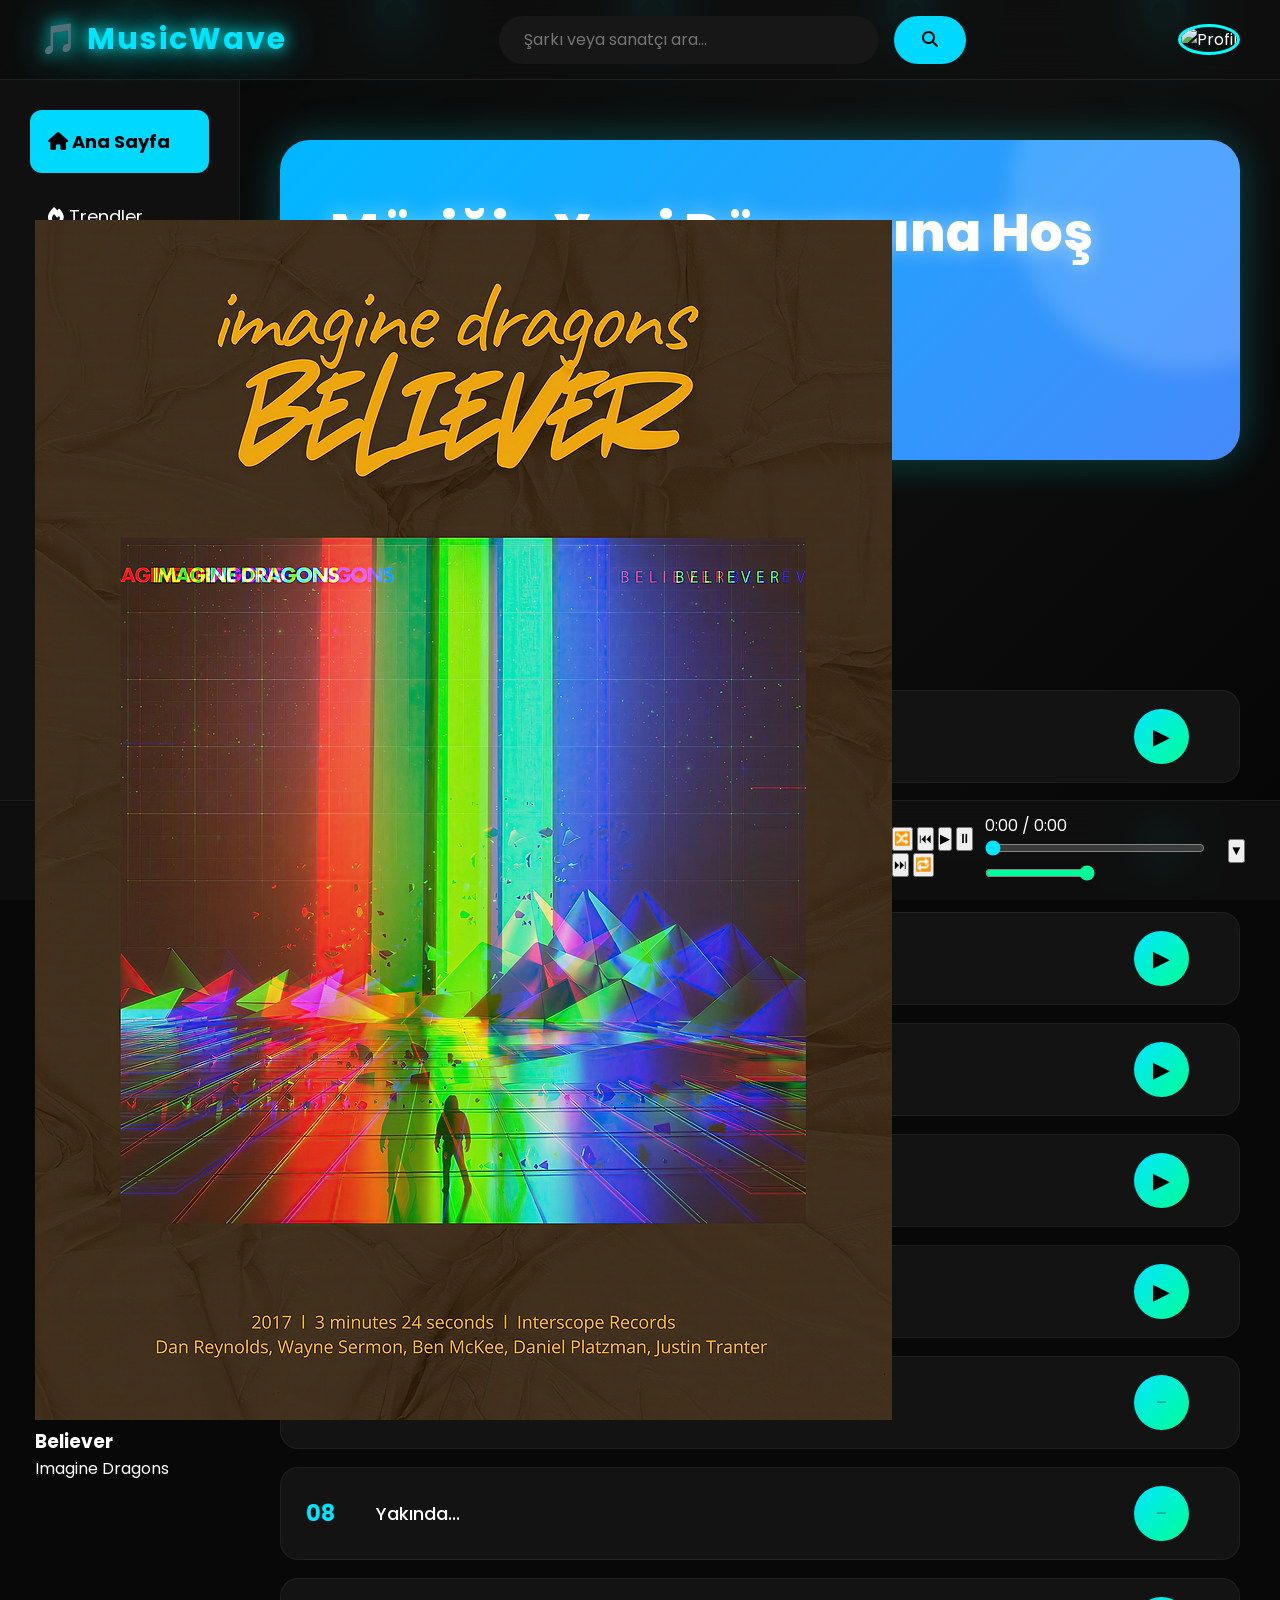
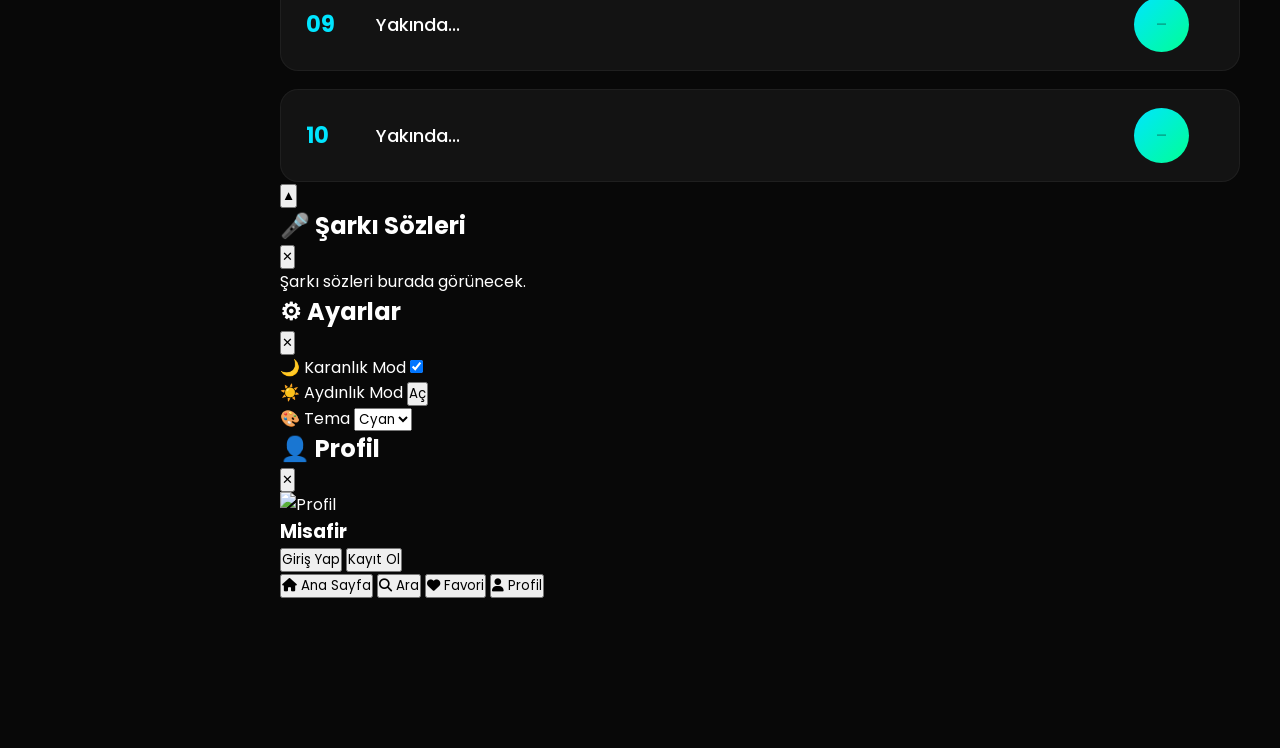
==== index.html @ cd73cea1 "Update index.html" ====
<!DOCTYPE html>
<html lang="tr">

<head>

<meta charset="UTF-8">

<meta name="viewport"
content="width=device-width, initial-scale=1.0">

<title>MusicWave</title>

<link rel="stylesheet" href="style.css">

<link rel="preconnect"
href="https://fonts.googleapis.com">

<link rel="preconnect"
href="https://fonts.gstatic.com"
crossorigin>

<link href="https://fonts.googleapis.com/css2?family=Poppins:wght@300;400;500;600;700;800&display=swap"
rel="stylesheet">

<link rel="stylesheet"
href="https://cdnjs.cloudflare.com/ajax/libs/font-awesome/6.6.0/css/all.min.css">

</head>

<body>

<div class="background-animation">

<span></span>
<span></span>
<span></span>
<span></span>
<span></span>

</div>

<header>

<div class="logo">

🎵 MusicWave

</div>

<div class="search-box">

<input
type="text"
id="searchInput"
placeholder="Şarkı veya sanatçı ara...">

<button id="searchBtn">

<i class="fa-solid fa-magnifying-glass"></i>

</button>

</div>

<div class="profile">

<img
id="profileImage"
src="https://via.placeholder.com/60"
alt="Profil">

</div>

</header>

<aside class="sidebar">

<ul>

<li class="active">

<i class="fa-solid fa-house"></i>

Ana Sayfa

</li>

<li>

<i class="fa-solid fa-fire"></i>

Trendler

</li>

<li>

<i class="fa-solid fa-heart"></i>

Favoriler

</li>

<li>

<i class="fa-solid fa-compact-disc"></i>

Albümler

</li>

<li>

<i class="fa-solid fa-microphone"></i>

Sanatçılar

</li>

<li id="settingsBtn">

<i class="fa-solid fa-gear"></i>

Ayarlar

</li>

</ul>

</aside>

<main>

<section class="hero">

<h1>

Müziğin Yeni Dünyasına Hoş Geldin

</h1>

<p>

Favori şarkılarını ara,
keşfet,
dinle.

</p>

</section>

<section class="songs">

<h2>

Trend Şarkılar

</h2>

<div
class="song-grid"
id="songGrid">

<!--
Kartlar
JavaScript tarafından oluşturulacak.
-->

</div>

</section>

<section class="top10">

<h2>

En Çok Dinlenenler

</h2>

<div class="playlist-list">

<div class="playlist-item">

<span>01</span>

<p>Believer</p>

<button>▶</button>

</div>

<div class="playlist-item">

<span>02</span>

<p>Shape Of You</p>

<button>▶</button>

</div>

<div class="playlist-item">

<span>03</span>

<p>Blinding Lights</p>

<button>▶</button>

</div>

<div class="playlist-item">

<span>04</span>

<p>Lovely</p>

<button>▶</button>

</div>

<div class="playlist-item">

<span>05</span>

<p>Faded</p>

<button>▶</button>

</div>

<div class="playlist-item">

<span>06</span>

<p>Animals</p>

<button>▶</button>

</div>

<div class="playlist-item">

<span>07</span>

<p>Yakında...</p>

<button disabled>

-

</button>

</div>

<div class="playlist-item">

<span>08</span>

<p>Yakında...</p>

<button disabled>

-

</button>

</div>

<div class="playlist-item">

<span>09</span>

<p>Yakında...</p>

<button disabled>

-

</button>

</div>

<div class="playlist-item">

<span>10</span>

<p>Yakında...</p>

<button disabled>

-

</button>

</div>

</div>

</section>

    <!-- MUSIC PLAYER -->

<div class="mini-player" id="miniPlayer">

<button id="openPlayer">

▲

</button>

</div>


<footer class="player" id="player">


<div class="player-left">


<img
id="playerImage"
src="images/believer.jpg"
alt="Albüm">


<div>

<h3 id="musicName">

Şarkı Seçilmedi

</h3>


<p id="artistName">

Sanatçı

</p>


</div>


</div>



<div class="player-center">


<button id="shuffle">

🔀

</button>


<button id="prev">

⏮

</button>


<button id="play">

▶

</button>


<button id="pause">

⏸

</button>


<button id="next">

⏭

</button>


<button id="repeat">

🔁

</button>


</div>




<div class="player-right">


<div class="time">

<span id="currentTime">

0:00

</span>


/


<span id="duration">

0:00

</span>


</div>



<input

type="range"

id="progress"

value="0"

min="0"

max="100">



<input

type="range"

id="volume"

value="100"

min="0"

max="100">



</div>




<button id="closePlayer">

▼

</button>


</footer>





<!-- LYRICS PANEL -->


<div class="lyrics-panel" id="lyricsPanel">


<div class="lyrics-header">


<h2>

🎤 Şarkı Sözleri

</h2>


<button id="closeLyrics">

✕

</button>


</div>


<p id="lyricsText">

Şarkı sözleri burada görünecek.

</p>


</div>





<!-- SETTINGS -->


<div class="settings-panel" id="settingsPanel">


<div class="settings-header">


<h2>

⚙ Ayarlar

</h2>


<button id="closeSettings">

✕

</button>


</div>



<div class="setting-item">


<span>

🌙 Karanlık Mod

</span>


<label class="switch">


<input

type="checkbox"

id="darkMode"

checked>


<span class="slider">

</span>


</label>


</div>




<div class="setting-item">


<span>

☀️ Aydınlık Mod

</span>


<button id="lightMode">

Aç

</button>


</div>




<div class="setting-item">


<span>

🎨 Tema

</span>


<select id="themeSelect">


<option>

Cyan

</option>


<option>

Mor

</option>


<option>

Yeşil

</option>


</select>


</div>


    </div>

    <!-- PROFILE PANEL -->

<div class="profile-panel" id="profilePanel">

<div class="profile-header">

<h2>

👤 Profil

</h2>

<button id="closeProfile">

✕

</button>

</div>


<div class="profile-content">

<img
src="https://via.placeholder.com/100"
id="userAvatar"
alt="Profil">


<h3 id="username">

Misafir

</h3>


<button id="loginBtn">

Giriş Yap

</button>


<button id="registerBtn">

Kayıt Ol

</button>


</div>


</div>





<!-- MOBILE NAVIGATION -->

<nav class="mobile-nav">


<button>

<i class="fa-solid fa-house"></i>

<span>

Ana Sayfa

</span>

</button>



<button>

<i class="fa-solid fa-magnifying-glass"></i>

<span>

Ara

</span>

</button>



<button>

<i class="fa-solid fa-heart"></i>

<span>

Favori

</span>

</button>



<button id="mobileProfile">

<i class="fa-solid fa-user"></i>

<span>

Profil

</span>

</button>


</nav>





<!-- AUDIO -->


<audio id="audioPlayer">

</audio>





<!-- JAVASCRIPT -->


<script src="script.js"></script>


</body>


</html>
---- style.css ----
/* ==========================================
   PLAYLIST
========================================== */

.playlist{

margin-top:70px;

}

.playlist-list{

display:flex;

flex-direction:column;

gap:18px;

}

.playlist-item{

display:grid;

grid-template-columns:70px 1fr 80px;

align-items:center;

padding:18px 25px;

background:#131313;

border-radius:18px;

border:1px solid rgba(255,255,255,.05);

transition:.35s;

cursor:pointer;

}

.playlist-item:hover{

background:#1b1b1b;

transform:translateX(12px);

box-shadow:0 0 25px rgba(0,255,255,.25);

}

.playlist-item span{

font-size:22px;

font-weight:700;

color:#00e5ff;

}

.playlist-item p{

font-size:18px;

font-weight:500;

}

.playlist-item button{

width:55px;

height:55px;

border:none;

border-radius:50%;

background:linear-gradient(135deg,#00e5ff,#00ff95);

font-size:22px;

cursor:pointer;

transition:.3s;

}

.playlist-item button:hover{

transform:rotate(360deg) scale(1.08);

box-shadow:0 0 25px cyan;

}

/* ==========================================
   PLAYER
========================================== */

.player{

position:fixed;

left:0;

bottom:0;

width:100%;

height:100px;

background:rgba(15,15,15,.95);

backdrop-filter:blur(20px);

display:flex;

justify-content:space-between;

align-items:center;

padding:0 35px;

border-top:1px solid rgba(255,255,255,.06);

z-index:999;

}

.left-player{

display:flex;

align-items:center;

gap:18px;

width:320px;

}

.left-player img{

width:70px;

height:70px;

border-radius:16px;

object-fit:cover;

transition:.4s;

}

.left-player img:hover{

transform:rotate(8deg) scale(1.08);

}

.left-player h3{

font-size:18px;

margin-bottom:6px;

}

.left-player p{

color:#bcbcbc;

font-size:14px;

}

.center-player{

display:flex;

align-items:center;

gap:18px;

}

.center-player button{

width:55px;

height:55px;

border:none;

border-radius:50%;

background:#1b1b1b;

color:white;

font-size:22px;

cursor:pointer;

transition:.3s;

}

.center-player button:hover{

background:#00e5ff;

color:black;

transform:scale(1.15);

box-shadow:0 0 20px cyan;

}

.right-player{

display:flex;

align-items:center;

gap:20px;

width:350px;

}

#progress{

width:220px;

accent-color:#00e5ff;

cursor:pointer;

}

#volume{

width:110px;

accent-color:#00ff99;

cursor:pointer;

}

/* ==========================================
   CARD ANIMATION
========================================== */

@keyframes floatCard{

0%{

transform:translateY(0px);

}

50%{

transform:translateY(-8px);

}

100%{

transform:translateY(0px);

}

}

.song-card{

animation:floatCard 5s ease-in-out infinite;

}

.song-card:nth-child(2){

animation-delay:.4s;

}

.song-card:nth-child(3){

animation-delay:.8s;

}

.song-card:nth-child(4){

animation-delay:1.2s;

}

.song-card:nth-child(5){

animation-delay:1.6s;

}

.song-card:nth-child(6){

animation-delay:2s;

}

/* ==========================================
   GLOW EFFECT
========================================== */

.song-card::after{

content:"";

position:absolute;

left:-100%;

top:0;

width:60%;

height:100%;

background:linear-gradient(

90deg,

transparent,

rgba(255,255,255,.35),

transparent

);

transform:skewX(-25deg);

transition:.8s;

}

.song-card:hover::after{

left:150%;

}

/* ==========================================
   RESPONSIVE
========================================== */

@media(max-width:1000px){

.sidebar{

display:none;

}

main{

margin-left:0;

padding:100px 20px 140px;

}

.search-box input{

width:220px;

}

.hero h1{

font-size:38px;

}

.player{

flex-direction:column;

height:auto;

padding:20px;

gap:20px;

}

.left-player,

.right-player{

width:100%;

justify-content:center;

}

}

@media(max-width:700px){

header{

padding:15px;

flex-wrap:wrap;

height:auto;

gap:15px;

}

.logo{

font-size:24px;

}

.search-box{

width:100%;

}

.search-box input{

width:100%;

}

.song-grid{

grid-template-columns:1fr;

}

.hero{

padding:35px;

}

.hero h1{

font-size:30px;

}

.hero p{

font-size:16px;

}

  }/* ===========================
   MUSICWAVE STYLE.CSS
=========================== */

@import url('https://fonts.googleapis.com/css2?family=Poppins:wght@300;400;500;600;700;800&display=swap');

*{
margin:0;
padding:0;
box-sizing:border-box;
font-family:'Poppins',sans-serif;
}

html{
scroll-behavior:smooth;
}

body{

background:#080808;
color:white;
overflow-x:hidden;

}

/* Scroll */

::-webkit-scrollbar{

width:8px;

}

::-webkit-scrollbar-thumb{

background:#00e0ff;
border-radius:20px;

}

::-webkit-scrollbar-track{

background:#111;

}

/* Animated Background */

.background-animation{

position:fixed;

width:100%;
height:100%;

top:0;
left:0;

overflow:hidden;

z-index:-1;

background:
linear-gradient(135deg,#070707,#101010,#050505);

}

.background-animation span{

position:absolute;

display:block;

width:25px;

height:25px;

background:#00ffff33;

border-radius:50%;

animation:move 20s linear infinite;

box-shadow:

0 0 25px cyan,

0 0 60px cyan,

0 0 120px cyan;

}

.background-animation span:nth-child(1){

left:10%;
animation-delay:0s;

}

.background-animation span:nth-child(2){

left:30%;
animation-delay:4s;

}

.background-animation span:nth-child(3){

left:50%;
animation-delay:8s;

}

.background-animation span:nth-child(4){

left:70%;
animation-delay:12s;

}

.background-animation span:nth-child(5){

left:90%;
animation-delay:16s;

}

@keyframes move{

0%{

transform:translateY(100vh) scale(.4);

}

100%{

transform:translateY(-120vh) scale(1.8);

}

}

/* HEADER */

header{

position:fixed;

top:0;
left:0;

width:100%;

height:80px;

background:rgba(15,15,15,.75);

backdrop-filter:blur(20px);

display:flex;

justify-content:space-between;

align-items:center;

padding:0 40px;

z-index:999;

border-bottom:1px solid rgba(255,255,255,.08);

}

.logo{

font-size:30px;

font-weight:700;

letter-spacing:2px;

color:#00e5ff;

text-shadow:

0 0 15px cyan,

0 0 40px cyan;

cursor:pointer;

transition:.4s;

}

.logo:hover{

transform:scale(1.08);

}

.search-box{

display:flex;

align-items:center;

gap:15px;

}

.search-box input{

width:380px;

height:48px;

border:none;

outline:none;

border-radius:40px;

padding-left:25px;

font-size:16px;

background:#171717;

color:white;

transition:.4s;

}

.search-box input:focus{

box-shadow:

0 0 15px cyan;

}

.search-box button{

height:48px;

padding:0 28px;

border:none;

border-radius:40px;

background:#00d9ff;

font-size:16px;

font-weight:600;

cursor:pointer;

transition:.4s;

}

.search-box button:hover{

transform:translateY(-3px);

box-shadow:

0 0 25px cyan;

}

.profile img{

width:55px;

height:55px;

border-radius:50%;

border:3px solid cyan;

cursor:pointer;

transition:.4s;

}

.profile img:hover{

transform:rotate(10deg) scale(1.1);

box-shadow:

0 0 25px cyan;

}

/* SIDEBAR */

.sidebar{

position:fixed;

left:0;

top:80px;

width:240px;

height:calc(100% - 80px);

background:#101010;

padding:30px;

border-right:1px solid rgba(255,255,255,.05);

}

.sidebar ul{

list-style:none;

}

.sidebar li{

padding:18px;

margin-bottom:12px;

border-radius:12px;

cursor:pointer;

transition:.35s;

font-size:18px;

}

.sidebar li:hover{

background:#00d9ff;

color:black;

transform:translateX(10px);

}

.sidebar .active{

background:#00d9ff;

color:black;

font-weight:bold;

}/* ==========================================
   MAIN CONTENT
========================================== */

main{

margin-left:240px;

padding-top:100px;

padding-left:40px;

padding-right:40px;

padding-bottom:150px;

}

/* HERO */

.hero{

width:100%;

min-height:320px;

border-radius:30px;

background:linear-gradient(135deg,#00b7ff,#8b5cf6,#00ffe5);

background-size:400% 400%;

animation:heroGradient 10s ease infinite;

display:flex;

flex-direction:column;

justify-content:center;

padding:50px;

margin-bottom:50px;

box-shadow:0 0 40px rgba(0,255,255,.25);

overflow:hidden;

position:relative;

}

.hero::before{

content:"";

position:absolute;

width:350px;

height:350px;

border-radius:50%;

background:rgba(255,255,255,.15);

top:-120px;

right:-120px;

filter:blur(10px);

}

.hero::after{

content:"";

position:absolute;

width:250px;

height:250px;

border-radius:50%;

background:rgba(255,255,255,.1);

bottom:-80px;

left:-80px;

}

@keyframes heroGradient{

0%{

background-position:0% 50%;

}

50%{

background-position:100% 50%;

}

100%{

background-position:0% 50%;

}

}

.hero h1{

font-size:52px;

font-weight:800;

margin-bottom:20px;

text-shadow:0 0 20px rgba(255,255,255,.5);

z-index:2;

}

.hero p{

font-size:20px;

max-width:700px;

line-height:1.8;

z-index:2;

opacity:.95;

}

/* SECTION */

section{

margin-top:40px;

}

section h2{

font-size:30px;

margin-bottom:25px;

font-weight:700;

letter-spacing:1px;

}

/* SONG GRID */

.song-grid{

display:grid;

grid-template-columns:repeat(auto-fill,minmax(250px,1fr));

gap:30px;

}

/* SONG CARD */

.song-card{

background:#111;

border-radius:22px;

padding:18px;

transition:.4s;

cursor:pointer;

position:relative;

overflow:hidden;

border:1px solid rgba(255,255,255,.06);

}

.song-card:hover{

transform:translateY(-12px);

box-shadow:

0 0 25px cyan,

0 0 50px rgba(0,255,255,.3);

}

.song-card::before{

content:"";

position:absolute;

top:-120px;

left:-120px;

width:240px;

height:240px;

border-radius:50%;

background:rgba(0,255,255,.08);

transition:.5s;

}

.song-card:hover::before{

transform:scale(2);

}

.song-card img{

width:100%;

height:230px;

object-fit:cover;

border-radius:18px;

margin-bottom:18px;

transition:.5s;

}

.song-card:hover img{

transform:scale(1.05);

}

.song-card h3{

font-size:22px;

margin-bottom:8px;

}

.song-card p{

color:#bfbfbf;

margin-bottom:18px;

font-size:15px;

}

/* PLAY BUTTON */

.play-btn{

width:100%;

height:48px;

border:none;

border-radius:40px;

background:linear-gradient(90deg,#00d9ff,#00ffa6);

color:#000;

font-weight:700;

font-size:15px;

cursor:pointer;

transition:.4s;

}

.play-btn:hover{

transform:scale(1.05);

box-shadow:

0 0 20px cyan,

0 0 40px cyan;

}

.play-btn:active{

transform:scale(.96);

}
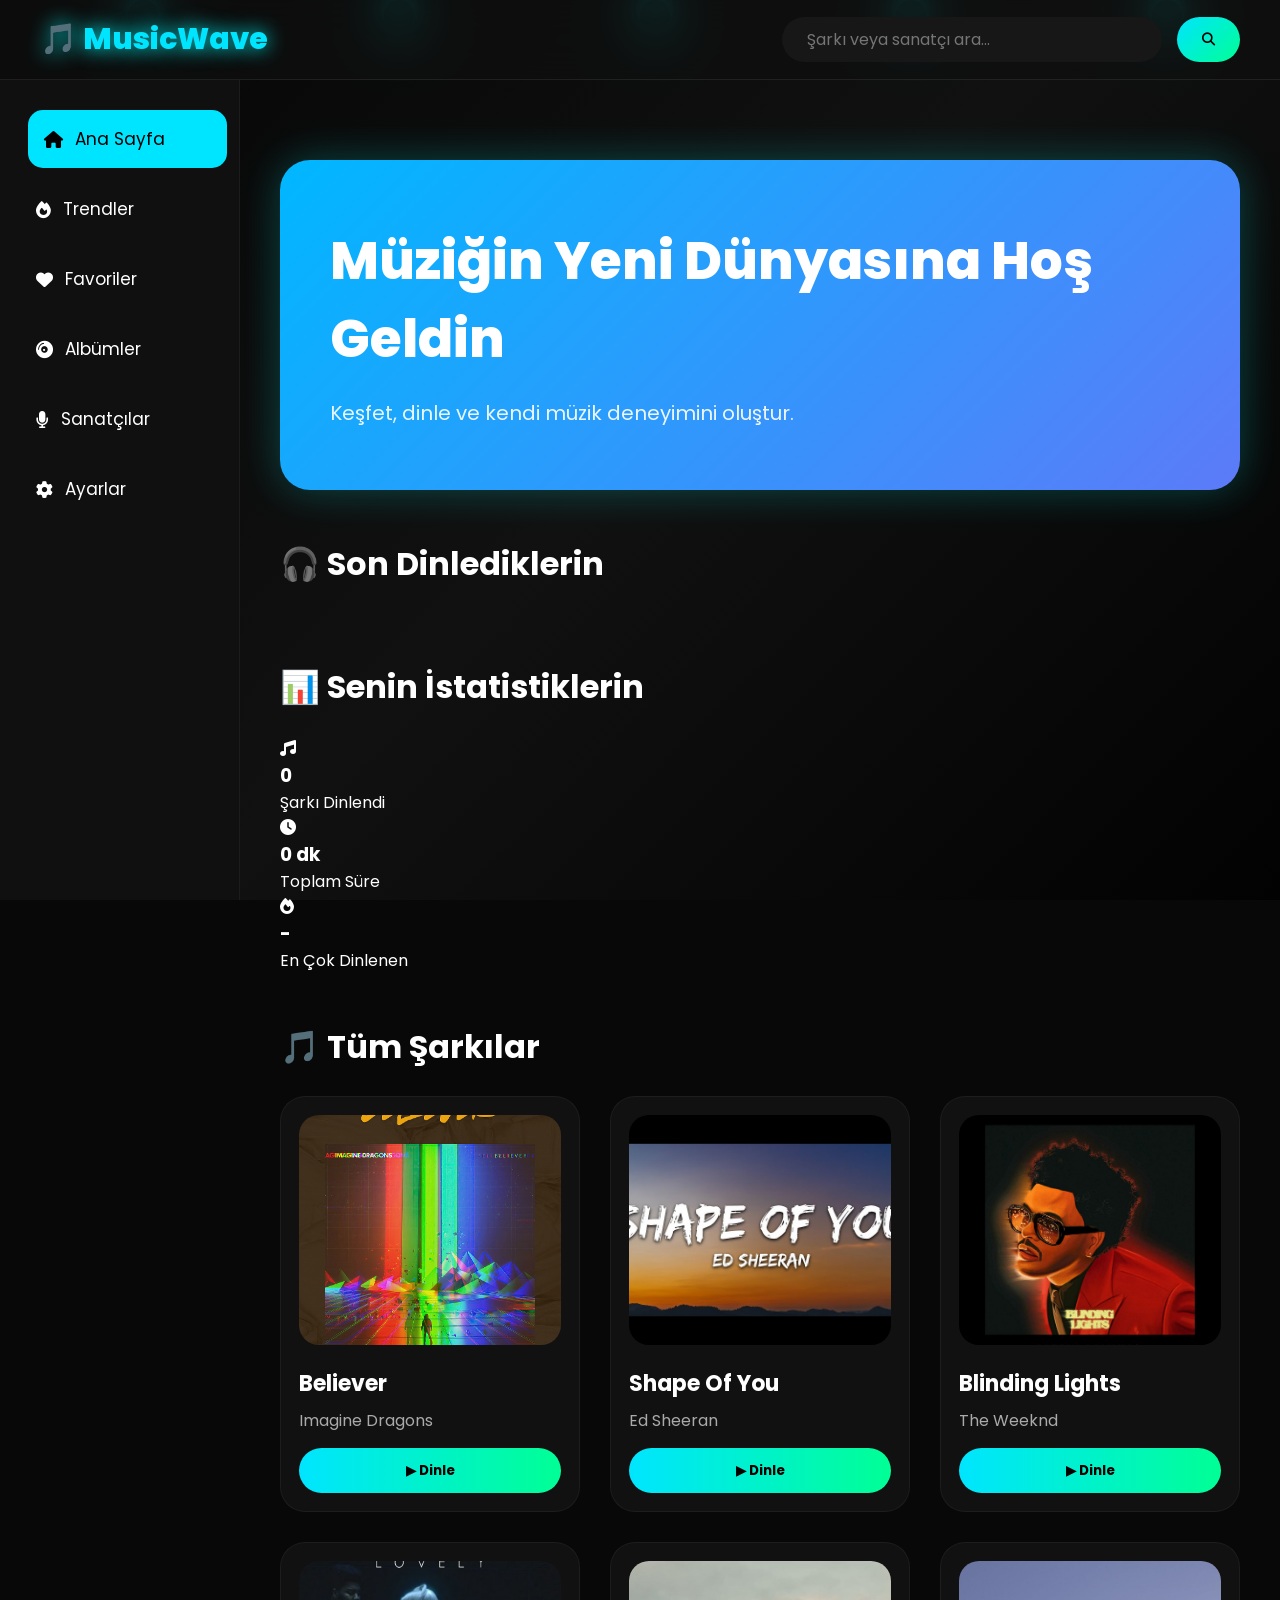
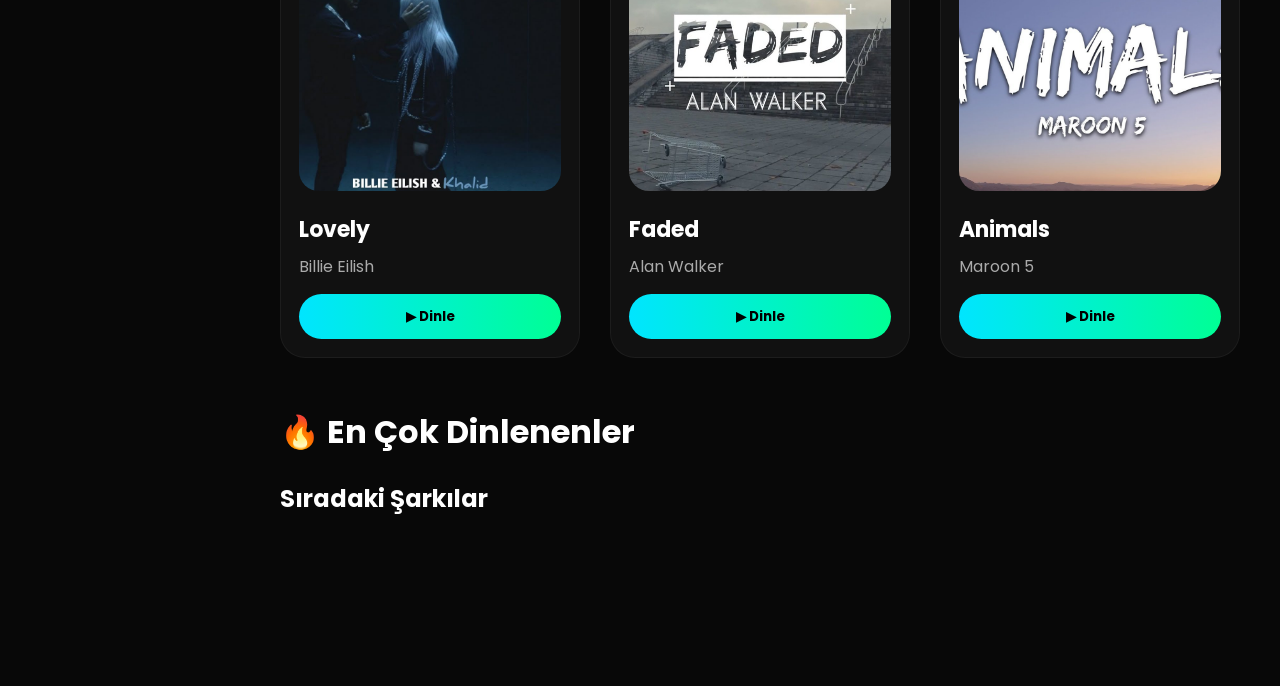
==== commit 5fc88695: "Update index.html" ====
--- a/index.html
+++ b/index.html
@@ -5,30 +5,30 @@
 
 <meta charset="UTF-8">
 
-<meta name="viewport"
-content="width=device-width, initial-scale=1.0">
+<meta name="viewport" content="width=device-width, initial-scale=1.0">
 
 <title>MusicWave</title>
 
 <link rel="stylesheet" href="style.css">
 
-<link rel="preconnect"
-href="https://fonts.googleapis.com">
-
-<link rel="preconnect"
-href="https://fonts.gstatic.com"
-crossorigin>
-
-<link href="https://fonts.googleapis.com/css2?family=Poppins:wght@300;400;500;600;700;800&display=swap"
-rel="stylesheet">
-
-<link rel="stylesheet"
-href="https://cdnjs.cloudflare.com/ajax/libs/font-awesome/6.6.0/css/all.min.css">
+
+<link rel="preconnect" href="https://fonts.googleapis.com">
+
+<link rel="preconnect" href="https://fonts.gstatic.com" crossorigin>
+
+
+<link href="https://fonts.googleapis.com/css2?family=Poppins:wght@300;400;500;600;700;800&display=swap" rel="stylesheet">
+
+
+<link rel="stylesheet" href="https://cdnjs.cloudflare.com/ajax/libs/font-awesome/6.6.0/css/all.min.css">
+
 
 </head>
 
+
 <body>
 
+
 <div class="background-animation">
 
 <span></span>
@@ -39,45 +39,56 @@
 
 </div>
 
+
+
+
+
 <header>
 
-<div class="logo">
+
+<div class="logo" id="homeLogo">
 
 🎵 MusicWave
 
 </div>
 
+
+
 <div class="search-box">
 
+
 <input
+
 type="text"
+
 id="searchInput"
+
 placeholder="Şarkı veya sanatçı ara...">
 
+
 <button id="searchBtn">
 
 <i class="fa-solid fa-magnifying-glass"></i>
 
 </button>
 
-</div>
-
-<div class="profile">
-
-<img
-id="profileImage"
-src="https://via.placeholder.com/60"
-alt="Profil">
-
-</div>
+
+</div>
+
 
 </header>
 
+
+
+
+
 <aside class="sidebar">
 
+
 <ul>
 
-<li class="active">
+
+<li class="active" id="homeBtn">
 
 <i class="fa-solid fa-house"></i>
 
@@ -85,7 +96,9 @@
 
 </li>
 
-<li>
+
+
+<li id="trendBtn">
 
 <i class="fa-solid fa-fire"></i>
 
@@ -93,7 +106,9 @@
 
 </li>
 
-<li>
+
+
+<li id="favoriteBtn">
 
 <i class="fa-solid fa-heart"></i>
 
@@ -101,7 +116,9 @@
 
 </li>
 
-<li>
+
+
+<li id="albumBtn">
 
 <i class="fa-solid fa-compact-disc"></i>
 
@@ -109,7 +126,9 @@
 
 </li>
 
-<li>
+
+
+<li id="artistBtn">
 
 <i class="fa-solid fa-microphone"></i>
 
@@ -117,6 +136,8 @@
 
 </li>
 
+
+
 <li id="settingsBtn">
 
 <i class="fa-solid fa-gear"></i>
@@ -125,13 +146,21 @@
 
 </li>
 
+
 </ul>
 
+
 </aside>
 
-<main>
-
-<section class="hero">
+
+
+
+
+<main id="mainContent">
+
+
+<section class="hero" id="heroSection">
+
 
 <h1>
 
@@ -139,181 +168,222 @@
 
 </h1>
 
+
 <p>
 
-Favori şarkılarını ara,
-keşfet,
-dinle.
+Keşfet, dinle ve kendi müzik deneyimini oluştur.
 
 </p>
 
+
 </section>
 
-<section class="songs">
+    <!-- SON DİNLENENLER -->
+
+<section class="recent-section" id="recentSection">
+
 
 <h2>
 
-Trend Şarkılar
+🎧 Son Dinlediklerin
 
 </h2>
 
-<div
-class="song-grid"
-id="songGrid">
-
-<!--
-Kartlar
-JavaScript tarafından oluşturulacak.
--->
-
-</div>
+
+<div class="song-grid" id="recentSongs">
+
+
+</div>
+
 
 </section>
 
-<section class="top10">
+
+
+
+
+<!-- İSTATİSTİKLER -->
+
+
+<section class="stats-section" id="statsSection">
+
 
 <h2>
 
-En Çok Dinlenenler
+📊 Senin İstatistiklerin
 
 </h2>
 
-<div class="playlist-list">
-
-<div class="playlist-item">
-
-<span>01</span>
-
-<p>Believer</p>
-
-<button>▶</button>
-
-</div>
-
-<div class="playlist-item">
-
-<span>02</span>
-
-<p>Shape Of You</p>
-
-<button>▶</button>
-
-</div>
-
-<div class="playlist-item">
-
-<span>03</span>
-
-<p>Blinding Lights</p>
-
-<button>▶</button>
-
-</div>
-
-<div class="playlist-item">
-
-<span>04</span>
-
-<p>Lovely</p>
-
-<button>▶</button>
-
-</div>
-
-<div class="playlist-item">
-
-<span>05</span>
-
-<p>Faded</p>
-
-<button>▶</button>
-
-</div>
-
-<div class="playlist-item">
-
-<span>06</span>
-
-<p>Animals</p>
-
-<button>▶</button>
-
-</div>
-
-<div class="playlist-item">
-
-<span>07</span>
-
-<p>Yakında...</p>
-
-<button disabled>
+
+<div class="stats-box">
+
+
+<div>
+
+<i class="fa-solid fa-music"></i>
+
+<h3 id="totalSongs">
+
+0
+
+</h3>
+
+<p>
+
+Şarkı Dinlendi
+
+</p>
+
+</div>
+
+
+
+<div>
+
+<i class="fa-solid fa-clock"></i>
+
+<h3 id="totalTime">
+
+0 dk
+
+</h3>
+
+<p>
+
+Toplam Süre
+
+</p>
+
+</div>
+
+
+
+<div>
+
+<i class="fa-solid fa-fire"></i>
+
+<h3 id="mostPlayed">
 
 -
 
-</button>
-
-</div>
-
-<div class="playlist-item">
-
-<span>08</span>
-
-<p>Yakında...</p>
-
-<button disabled>
-
--
-
-</button>
-
-</div>
-
-<div class="playlist-item">
-
-<span>09</span>
-
-<p>Yakında...</p>
-
-<button disabled>
-
--
-
-</button>
-
-</div>
-
-<div class="playlist-item">
-
-<span>10</span>
-
-<p>Yakında...</p>
-
-<button disabled>
-
--
-
-</button>
-
-</div>
-
-</div>
+</h3>
+
+<p>
+
+En Çok Dinlenen
+
+</p>
+
+</div>
+
+
+
+</div>
+
 
 </section>
 
+
+
+
+
+
+<!-- TÜM ŞARKILAR -->
+
+
+<section class="songs" id="songsSection">
+
+
+<h2>
+
+🎵 Tüm Şarkılar
+
+</h2>
+
+
+<div class="song-grid" id="songGrid">
+
+
+</div>
+
+
+</section>
+
+
+
+
+
+
+
+<!-- ARAMA SONUÇLARI -->
+
+
+<section class="search-results" id="searchResults" style="display:none;">
+
+
+<button id="backHome">
+
+← Ana Sayfa
+
+</button>
+
+
+
+<h2>
+
+🔎 Arama Sonuçları
+
+</h2>
+
+
+<div class="song-grid" id="searchGrid">
+
+
+</div>
+
+
+<p id="noResults" style="display:none;">
+
+Bu isimde bir müzik bulunamadı.
+
+</p>
+
+
+</section>
+
+
+
+
+
+
+
+<!-- EN ÇOK DİNLENENLER -->
+
+
+<section class="top10" id="topSection">
+
+
+<h2>
+
+🔥 En Çok Dinlenenler
+
+</h2>
+
+
+
+<div class="song-grid" id="topSongs">
+
+
+</div>
+
+
+</section>
+
     <!-- MUSIC PLAYER -->
 
-<div class="mini-player" id="miniPlayer">
-
-<button id="openPlayer">
-
-▲
-
-</button>
-
-</div>
-
 
 <footer class="player" id="player">
+
 
 
 <div class="player-left">
@@ -322,11 +392,13 @@
 <img
 id="playerImage"
 src="images/believer.jpg"
-alt="Albüm">
+alt="Kapak">
+
 
 
 <div>
 
+
 <h3 id="musicName">
 
 Şarkı Seçilmedi
@@ -334,6 +406,7 @@
 </h3>
 
 
+
 <p id="artistName">
 
 Sanatçı
@@ -341,16 +414,20 @@
 </p>
 
 
-</div>
-
-
-</div>
+
+</div>
+
+
+</div>
+
+
 
 
 
 <div class="player-center">
 
 
+
 <button id="shuffle">
 
 🔀
@@ -358,6 +435,7 @@
 </button>
 
 
+
 <button id="prev">
 
 ⏮
@@ -365,6 +443,7 @@
 </button>
 
 
+
 <button id="play">
 
 ▶
@@ -372,6 +451,7 @@
 </button>
 
 
+
 <button id="pause">
 
 ⏸
@@ -379,6 +459,7 @@
 </button>
 
 
+
 <button id="next">
 
 ⏭
@@ -386,6 +467,7 @@
 </button>
 
 
+
 <button id="repeat">
 
 🔁
@@ -398,10 +480,27 @@
 
 
 
+
+<div class="player-wave" id="musicWave">
+
+
+<span></span>
+<span></span>
+<span></span>
+<span></span>
+
+
+</div>
+
+
+
+
+
 <div class="player-right">
 
 
-<div class="time">
+<div>
+
 
 <span id="currentTime">
 
@@ -430,11 +529,11 @@
 
 id="progress"
 
-value="0"
-
 min="0"
 
-max="100">
+max="100"
+
+value="0">
 
 
 
@@ -444,15 +543,15 @@
 
 id="volume"
 
-value="100"
-
 min="0"
 
-max="100">
-
-
-
-</div>
+max="100"
+
+value="100">
+
+
+</div>
+
 
 
 
@@ -464,29 +563,67 @@
 </button>
 
 
+
+<button id="openPlayer">
+
+▲
+
+</button>
+
+
+
 </footer>
 
 
 
 
 
-<!-- LYRICS PANEL -->
-
-
-<div class="lyrics-panel" id="lyricsPanel">
-
-
-<div class="lyrics-header">
+
+
+<!-- QUEUE PANEL -->
+
+
+<div class="queue-panel" id="queuePanel">
 
 
 <h2>
 
-🎤 Şarkı Sözleri
+Sıradaki Şarkılar
 
 </h2>
 
 
-<button id="closeLyrics">
+<div id="queueList">
+
+
+</div>
+
+
+</div>
+
+
+
+
+
+
+
+<!-- SETTINGS -->
+
+
+<div class="settings-panel" id="settingsPanel">
+
+
+<div class="settings-header">
+
+
+<h2>
+
+⚙ Ayarlar
+
+</h2>
+
+
+<button id="closeSettings">
 
 ✕
 
@@ -496,44 +633,6 @@
 </div>
 
 
-<p id="lyricsText">
-
-Şarkı sözleri burada görünecek.
-
-</p>
-
-
-</div>
-
-
-
-
-
-<!-- SETTINGS -->
-
-
-<div class="settings-panel" id="settingsPanel">
-
-
-<div class="settings-header">
-
-
-<h2>
-
-⚙ Ayarlar
-
-</h2>
-
-
-<button id="closeSettings">
-
-✕
-
-</button>
-
-
-</div>
-
 
 
 <div class="setting-item">
@@ -541,7 +640,7 @@
 
 <span>
 
-🌙 Karanlık Mod
+🌙 Dark Mode
 
 </span>
 
@@ -549,235 +648,115 @@
 <label class="switch">
 
 
-<input
-
-type="checkbox"
-
-id="darkMode"
-
-checked>
-
-
-<span class="slider">
+<input type="checkbox" id="darkMode" checked>
+
+
+<span class="slider"></span>
+
+
+</label>
+
+
+</div>
+
+
+
+
+
+<div class="setting-item">
+
+
+<span>
+
+☀️ Light Mode
 
 </span>
 
 
-</label>
-
-
-</div>
-
-
-
-
-<div class="setting-item">
-
+<button id="lightMode">
+
+Aç
+
+</button>
+
+
+</div>
+
+
+
+</div>
+
+
+
+
+
+
+
+<!-- MOBILE MENU -->
+
+
+<nav class="mobile-nav">
+
+
+<button id="mobileHome">
+
+<i class="fa-solid fa-house"></i>
 
 <span>
 
-☀️ Aydınlık Mod
+Ana Sayfa
 
 </span>
 
-
-<button id="lightMode">
-
-Aç
-
-</button>
-
-
-</div>
-
-
-
-
-<div class="setting-item">
-
+</button>
+
+
+
+<button id="mobileSearch">
+
+<i class="fa-solid fa-magnifying-glass"></i>
 
 <span>
 
-🎨 Tema
+Ara
 
 </span>
 
-
-<select id="themeSelect">
-
-
-<option>
-
-Cyan
-
-</option>
-
-
-<option>
-
-Mor
-
-</option>
-
-
-<option>
-
-Yeşil
-
-</option>
-
-
-</select>
-
-
-</div>
-
-
-    </div>
-
-    <!-- PROFILE PANEL -->
-
-<div class="profile-panel" id="profilePanel">
-
-<div class="profile-header">
-
-<h2>
-
-👤 Profil
-
-</h2>
-
-<button id="closeProfile">
-
-✕
-
-</button>
-
-</div>
-
-
-<div class="profile-content">
-
-<img
-src="https://via.placeholder.com/100"
-id="userAvatar"
-alt="Profil">
-
-
-<h3 id="username">
-
-Misafir
-
-</h3>
-
-
-<button id="loginBtn">
-
-Giriş Yap
-
-</button>
-
-
-<button id="registerBtn">
-
-Kayıt Ol
-
-</button>
-
-
-</div>
-
-
-</div>
-
-
-
-
-
-<!-- MOBILE NAVIGATION -->
-
-<nav class="mobile-nav">
-
-
-<button>
-
-<i class="fa-solid fa-house"></i>
+</button>
+
+
+
+<button id="mobileFavorite">
+
+<i class="fa-solid fa-heart"></i>
 
 <span>
 
-Ana Sayfa
+Favoriler
 
 </span>
 
 </button>
 
 
-
-<button>
-
-<i class="fa-solid fa-magnifying-glass"></i>
-
-<span>
-
-Ara
-
-</span>
-
-</button>
-
-
-
-<button>
-
-<i class="fa-solid fa-heart"></i>
-
-<span>
-
-Favori
-
-</span>
-
-</button>
-
-
-
-<button id="mobileProfile">
-
-<i class="fa-solid fa-user"></i>
-
-<span>
-
-Profil
-
-</span>
-
-</button>
-
-
 </nav>
 
 
 
 
 
-<!-- AUDIO -->
-
-
-<audio id="audioPlayer">
-
-</audio>
-
-
-
-
-
-<!-- JAVASCRIPT -->
+
+
+<audio id="audioPlayer"></audio>
+
+
+
 
 
 <script src="script.js"></script>
 
 
+
 </body>
 
-
 </html>
--- a/style.css
+++ b/style.css
@@ -1,501 +1,36 @@
-/* ==========================================
-   PLAYLIST
-========================================== */
-
-.playlist{
-
-margin-top:70px;
-
-}
-
-.playlist-list{
-
-display:flex;
-
-flex-direction:column;
-
-gap:18px;
-
-}
-
-.playlist-item{
-
-display:grid;
-
-grid-template-columns:70px 1fr 80px;
-
-align-items:center;
-
-padding:18px 25px;
-
-background:#131313;
-
-border-radius:18px;
-
-border:1px solid rgba(255,255,255,.05);
-
-transition:.35s;
-
-cursor:pointer;
-
-}
-
-.playlist-item:hover{
-
-background:#1b1b1b;
-
-transform:translateX(12px);
-
-box-shadow:0 0 25px rgba(0,255,255,.25);
-
-}
-
-.playlist-item span{
-
-font-size:22px;
-
-font-weight:700;
-
-color:#00e5ff;
-
-}
-
-.playlist-item p{
-
-font-size:18px;
-
-font-weight:500;
-
-}
-
-.playlist-item button{
-
-width:55px;
-
-height:55px;
-
-border:none;
-
-border-radius:50%;
-
-background:linear-gradient(135deg,#00e5ff,#00ff95);
-
-font-size:22px;
-
-cursor:pointer;
-
-transition:.3s;
-
-}
-
-.playlist-item button:hover{
-
-transform:rotate(360deg) scale(1.08);
-
-box-shadow:0 0 25px cyan;
-
-}
-
-/* ==========================================
-   PLAYER
-========================================== */
-
-.player{
-
-position:fixed;
-
-left:0;
-
-bottom:0;
-
-width:100%;
-
-height:100px;
-
-background:rgba(15,15,15,.95);
-
-backdrop-filter:blur(20px);
-
-display:flex;
-
-justify-content:space-between;
-
-align-items:center;
-
-padding:0 35px;
-
-border-top:1px solid rgba(255,255,255,.06);
-
-z-index:999;
-
-}
-
-.left-player{
-
-display:flex;
-
-align-items:center;
-
-gap:18px;
-
-width:320px;
-
-}
-
-.left-player img{
-
-width:70px;
-
-height:70px;
-
-border-radius:16px;
-
-object-fit:cover;
-
-transition:.4s;
-
-}
-
-.left-player img:hover{
-
-transform:rotate(8deg) scale(1.08);
-
-}
-
-.left-player h3{
-
-font-size:18px;
-
-margin-bottom:6px;
-
-}
-
-.left-player p{
-
-color:#bcbcbc;
-
-font-size:14px;
-
-}
-
-.center-player{
-
-display:flex;
-
-align-items:center;
-
-gap:18px;
-
-}
-
-.center-player button{
-
-width:55px;
-
-height:55px;
-
-border:none;
-
-border-radius:50%;
-
-background:#1b1b1b;
-
-color:white;
-
-font-size:22px;
-
-cursor:pointer;
-
-transition:.3s;
-
-}
-
-.center-player button:hover{
-
-background:#00e5ff;
-
-color:black;
-
-transform:scale(1.15);
-
-box-shadow:0 0 20px cyan;
-
-}
-
-.right-player{
-
-display:flex;
-
-align-items:center;
-
-gap:20px;
-
-width:350px;
-
-}
-
-#progress{
-
-width:220px;
-
-accent-color:#00e5ff;
-
-cursor:pointer;
-
-}
-
-#volume{
-
-width:110px;
-
-accent-color:#00ff99;
-
-cursor:pointer;
-
-}
-
-/* ==========================================
-   CARD ANIMATION
-========================================== */
-
-@keyframes floatCard{
-
-0%{
-
-transform:translateY(0px);
-
-}
-
-50%{
-
-transform:translateY(-8px);
-
-}
-
-100%{
-
-transform:translateY(0px);
-
-}
-
-}
-
-.song-card{
-
-animation:floatCard 5s ease-in-out infinite;
-
-}
-
-.song-card:nth-child(2){
-
-animation-delay:.4s;
-
-}
-
-.song-card:nth-child(3){
-
-animation-delay:.8s;
-
-}
-
-.song-card:nth-child(4){
-
-animation-delay:1.2s;
-
-}
-
-.song-card:nth-child(5){
-
-animation-delay:1.6s;
-
-}
-
-.song-card:nth-child(6){
-
-animation-delay:2s;
-
-}
-
-/* ==========================================
-   GLOW EFFECT
-========================================== */
-
-.song-card::after{
-
-content:"";
-
-position:absolute;
-
-left:-100%;
-
-top:0;
-
-width:60%;
-
-height:100%;
-
-background:linear-gradient(
-
-90deg,
-
-transparent,
-
-rgba(255,255,255,.35),
-
-transparent
-
-);
-
-transform:skewX(-25deg);
-
-transition:.8s;
-
-}
-
-.song-card:hover::after{
-
-left:150%;
-
-}
-
-/* ==========================================
-   RESPONSIVE
-========================================== */
-
-@media(max-width:1000px){
-
-.sidebar{
-
-display:none;
-
-}
-
-main{
-
-margin-left:0;
-
-padding:100px 20px 140px;
-
-}
-
-.search-box input{
-
-width:220px;
-
-}
-
-.hero h1{
-
-font-size:38px;
-
-}
-
-.player{
-
-flex-direction:column;
-
-height:auto;
-
-padding:20px;
-
-gap:20px;
-
-}
-
-.left-player,
-
-.right-player{
-
-width:100%;
-
-justify-content:center;
-
-}
-
-}
-
-@media(max-width:700px){
-
-header{
-
-padding:15px;
-
-flex-wrap:wrap;
-
-height:auto;
-
-gap:15px;
-
-}
-
-.logo{
-
-font-size:24px;
-
-}
-
-.search-box{
-
-width:100%;
-
-}
-
-.search-box input{
-
-width:100%;
-
-}
-
-.song-grid{
-
-grid-template-columns:1fr;
-
-}
-
-.hero{
-
-padding:35px;
-
-}
-
-.hero h1{
-
-font-size:30px;
-
-}
-
-.hero p{
-
-font-size:16px;
-
-}
-
-  }/* ===========================
-   MUSICWAVE STYLE.CSS
-=========================== */
-
 @import url('https://fonts.googleapis.com/css2?family=Poppins:wght@300;400;500;600;700;800&display=swap');
 
+
 *{
+
 margin:0;
 padding:0;
 box-sizing:border-box;
 font-family:'Poppins',sans-serif;
-}
+
+}
+
 
 html{
+
 scroll-behavior:smooth;
-}
+
+}
+
 
 body{
 
 background:#080808;
+
 color:white;
+
 overflow-x:hidden;
 
 }
 
-/* Scroll */
+
+
+/* SCROLL */
 
 ::-webkit-scrollbar{
 
@@ -503,656 +38,2057 @@
 
 }
 
+
 ::-webkit-scrollbar-thumb{
 
-background:#00e0ff;
+background:#00e5ff;
+
 border-radius:20px;
 
 }
 
+
 ::-webkit-scrollbar-track{
 
 background:#111;
 
 }
 
-/* Animated Background */
+
+
+
+/* BACKGROUND */
+
 
 .background-animation{
 
 position:fixed;
 
 width:100%;
+
 height:100%;
 
 top:0;
+
 left:0;
 
+z-index:-2;
+
+background:
+
+linear-gradient(
+135deg,
+#050505,
+#111,
+#020202
+);
+
 overflow:hidden;
 
-z-index:-1;
+}
+
+
+
+.background-animation span{
+
+
+position:absolute;
+
+width:30px;
+
+height:30px;
+
+background:#00ffff44;
+
+border-radius:50%;
+
+box-shadow:
+
+0 0 20px cyan,
+
+0 0 60px cyan;
+
+
+animation:
+
+float 20s linear infinite;
+
+
+}
+
+
+
+
+.background-animation span:nth-child(1){
+
+left:10%;
+
+animation-delay:0s;
+
+}
+
+
+
+.background-animation span:nth-child(2){
+
+left:30%;
+
+animation-delay:4s;
+
+}
+
+
+
+.background-animation span:nth-child(3){
+
+left:50%;
+
+animation-delay:8s;
+
+}
+
+
+
+.background-animation span:nth-child(4){
+
+left:70%;
+
+animation-delay:12s;
+
+}
+
+
+
+.background-animation span:nth-child(5){
+
+left:90%;
+
+animation-delay:16s;
+
+}
+
+
+
+
+@keyframes float{
+
+
+0%{
+
+transform:
+
+translateY(100vh)
+scale(.4);
+
+}
+
+
+
+100%{
+
+transform:
+
+translateY(-120vh)
+scale(1.8);
+
+}
+
+
+}
+
+
+
+
+
+/* HEADER */
+
+
+header{
+
+
+position:fixed;
+
+top:0;
+
+left:0;
+
+width:100%;
+
+
+height:80px;
+
+
+display:flex;
+
+align-items:center;
+
+justify-content:space-between;
+
+
+padding:0 40px;
+
 
 background:
-linear-gradient(135deg,#070707,#101010,#050505);
-
-}
-
-.background-animation span{
+
+rgba(15,15,15,.75);
+
+
+backdrop-filter:
+
+blur(20px);
+
+
+border-bottom:
+
+1px solid rgba(255,255,255,.08);
+
+
+z-index:1000;
+
+
+}
+
+
+
+
+.logo{
+
+
+font-size:30px;
+
+font-weight:800;
+
+color:#00e5ff;
+
+
+text-shadow:
+
+0 0 20px cyan;
+
+
+cursor:pointer;
+
+
+}
+
+
+
+
+
+.search-box{
+
+
+display:flex;
+
+gap:15px;
+
+align-items:center;
+
+
+}
+
+
+
+
+.search-box input{
+
+
+width:380px;
+
+height:45px;
+
+
+border:none;
+
+outline:none;
+
+
+border-radius:30px;
+
+
+padding:0 25px;
+
+
+background:#171717;
+
+
+color:white;
+
+
+font-size:16px;
+
+
+}
+
+
+
+
+.search-box input:focus{
+
+
+box-shadow:
+
+0 0 20px cyan;
+
+
+}
+
+
+
+
+
+.search-box button{
+
+
+height:45px;
+
+
+padding:0 25px;
+
+
+border:none;
+
+
+border-radius:30px;
+
+
+background:
+
+linear-gradient(
+135deg,
+#00e5ff,
+#00ff95
+);
+
+
+cursor:pointer;
+
+
+font-weight:700;
+
+
+}
+
+
+
+
+
+.profile img{
+
+
+width:55px;
+
+height:55px;
+
+
+border-radius:50%;
+
+
+border:3px solid cyan;
+
+
+cursor:pointer;
+
+
+}
+
+
+
+
+
+/* SIDEBAR */
+
+
+.sidebar{
+
+
+position:fixed;
+
+
+top:80px;
+
+
+left:0;
+
+
+height:calc(100vh - 80px);
+
+
+width:240px;
+
+
+background:#101010;
+
+
+padding:30px 20px;
+
+
+border-right:
+
+1px solid rgba(255,255,255,.05);
+
+
+}
+
+
+
+
+.sidebar ul{
+
+
+list-style:none;
+
+
+}
+
+
+
+
+
+.sidebar li{
+
+
+padding:16px;
+
+
+margin-bottom:12px;
+
+
+border-radius:15px;
+
+
+cursor:pointer;
+
+
+transition:.3s;
+
+
+font-size:17px;
+
+
+display:flex;
+
+
+gap:12px;
+
+
+align-items:center;
+
+
+}
+
+
+
+
+
+.sidebar li:hover,
+.sidebar .active{
+
+
+background:#00e5ff;
+
+
+color:black;
+
+
+transform:translateX(8px);
+
+
+}
+
+/* =========================
+MAIN
+========================= */
+
+
+main{
+
+margin-left:240px;
+
+padding:
+
+110px 40px 170px;
+
+}
+
+
+
+/* HERO */
+
+
+.hero{
+
+height:330px;
+
+border-radius:30px;
+
+
+padding:50px;
+
+
+display:flex;
+
+flex-direction:column;
+
+justify-content:center;
+
+
+background:
+
+linear-gradient(
+135deg,
+#00b7ff,
+#8b5cf6,
+#00ffe5
+);
+
+
+background-size:300% 300%;
+
+
+animation:
+
+gradient 10s infinite;
+
+
+box-shadow:
+
+0 0 40px rgba(0,255,255,.25);
+
+
+}
+
+
+
+@keyframes gradient{
+
+
+0%{
+
+background-position:0% 50%;
+
+}
+
+
+50%{
+
+background-position:100% 50%;
+
+}
+
+
+100%{
+
+background-position:0% 50%;
+
+}
+
+
+}
+
+
+
+.hero h1{
+
+
+font-size:52px;
+
+font-weight:800;
+
+margin-bottom:20px;
+
+
+}
+
+
+
+.hero p{
+
+
+font-size:20px;
+
+opacity:.9;
+
+
+}
+
+
+
+
+
+/* SECTIONS */
+
+
+section{
+
+
+margin-top:50px;
+
+
+}
+
+
+
+section h2{
+
+
+font-size:32px;
+
+
+margin-bottom:25px;
+
+
+}
+
+
+
+
+
+/* SONG GRID */
+
+
+.song-grid{
+
+
+display:grid;
+
+
+grid-template-columns:
+
+repeat(
+auto-fill,
+minmax(230px,1fr)
+);
+
+
+gap:30px;
+
+
+}
+
+
+
+
+
+/* SONG CARD */
+
+
+.song-card{
+
+
+background:#111;
+
+
+border-radius:25px;
+
+
+padding:18px;
+
+
+border:
+
+1px solid rgba(255,255,255,.05);
+
+
+transition:.4s;
+
+
+overflow:hidden;
+
+
+position:relative;
+
+
+}
+
+
+
+.song-card:hover{
+
+
+transform:
+
+translateY(-12px);
+
+
+box-shadow:
+
+0 0 30px cyan;
+
+
+}
+
+
+
+
+.song-card img{
+
+
+width:100%;
+
+
+height:230px;
+
+
+object-fit:cover;
+
+
+border-radius:20px;
+
+
+margin-bottom:15px;
+
+
+}
+
+
+
+.song-card h3{
+
+
+font-size:22px;
+
+
+}
+
+
+
+.song-card p{
+
+
+color:#aaa;
+
+
+margin:8px 0 15px;
+
+
+}
+
+
+
+
+.play-btn{
+
+
+width:100%;
+
+
+height:45px;
+
+
+border:none;
+
+
+border-radius:30px;
+
+
+background:
+
+linear-gradient(
+90deg,
+#00e5ff,
+#00ff95
+);
+
+
+font-weight:700;
+
+
+cursor:pointer;
+
+
+transition:.3s;
+
+
+}
+
+
+
+.play-btn:hover{
+
+
+transform:scale(1.05);
+
+
+box-shadow:
+
+0 0 20px cyan;
+
+
+}
+
+
+
+
+
+/* TOP 10 */
+
+
+.playlist-list{
+
+
+display:flex;
+
+flex-direction:column;
+
+gap:15px;
+
+
+}
+
+
+
+.playlist-item{
+
+
+display:grid;
+
+
+grid-template-columns:
+
+70px 1fr 70px;
+
+
+align-items:center;
+
+
+padding:18px 25px;
+
+
+background:#111;
+
+
+border-radius:18px;
+
+
+transition:.3s;
+
+
+}
+
+
+
+.playlist-item:hover{
+
+
+background:#1b1b1b;
+
+
+transform:translateX(10px);
+
+
+}
+
+
+
+
+.playlist-item span{
+
+
+font-size:22px;
+
+
+font-weight:700;
+
+
+color:#00e5ff;
+
+
+}
+
+
+
+
+.playlist-item button{
+
+
+height:45px;
+
+
+width:45px;
+
+
+border:none;
+
+
+border-radius:50%;
+
+
+background:#00e5ff;
+
+
+cursor:pointer;
+
+
+}
+
+
+
+
+
+/* PLAYER */
+
+
+.player{
+
+
+position:fixed;
+
+
+bottom:0;
+
+
+left:0;
+
+
+width:100%;
+
+
+height:100px;
+
+
+background:
+
+rgba(15,15,15,.95);
+
+
+backdrop-filter:
+
+blur(20px);
+
+
+display:none;
+
+
+align-items:center;
+
+
+justify-content:space-between;
+
+
+padding:0 35px;
+
+
+border-top:
+
+1px solid rgba(255,255,255,.1);
+
+
+z-index:2000;
+
+
+transition:.5s;
+
+
+}
+
+
+
+
+
+.player-left{
+
+
+display:flex;
+
+
+align-items:center;
+
+
+gap:15px;
+
+
+width:300px;
+
+
+}
+
+
+
+
+.player-left img{
+
+
+width:70px;
+
+
+height:70px;
+
+
+border-radius:15px;
+
+
+object-fit:cover;
+
+
+}
+
+
+
+.player-left h3{
+
+
+font-size:18px;
+
+
+}
+
+
+
+.player-left p{
+
+
+color:#aaa;
+
+
+font-size:14px;
+
+
+}
+
+
+
+
+
+.player-center{
+
+
+display:flex;
+
+
+align-items:center;
+
+
+gap:15px;
+
+
+}
+
+
+
+
+.player-center button{
+
+
+width:45px;
+
+
+height:45px;
+
+
+border:none;
+
+
+border-radius:50%;
+
+
+background:#222;
+
+
+color:white;
+
+
+font-size:18px;
+
+
+cursor:pointer;
+
+
+transition:.3s;
+
+
+}
+
+
+
+.player-center button:hover{
+
+
+background:#00e5ff;
+
+
+color:black;
+
+
+transform:scale(1.15);
+
+
+}
+
+
+
+
+
+.player-right{
+
+
+display:flex;
+
+
+align-items:center;
+
+
+gap:15px;
+
+
+}
+
+
+
+
+
+#progress{
+
+
+width:250px;
+
+
+accent-color:#00e5ff;
+
+
+}
+
+
+
+#volume{
+
+
+width:100px;
+
+
+accent-color:#00ff95;
+
+
+}
+
+
+
+#closePlayer{
+
 
 position:absolute;
 
-display:block;
-
-width:25px;
+
+right:15px;
+
+
+top:-25px;
+
+
+border:none;
+
+
+background:#111;
+
+
+color:white;
+
+
+border-radius:50%;
+
+
+width:35px;
+
+
+height:35px;
+
+
+cursor:pointer;
+
+
+}
+
+
+
+#openPlayer{
+
+
+position:fixed;
+
+
+bottom:0;
+
+
+right:20px;
+
+
+display:none;
+
+
+border:none;
+
+
+background:#00e5ff;
+
+
+width:45px;
+
+
+height:45px;
+
+
+border-radius:50%;
+
+
+cursor:pointer;
+
+
+z-index:3000;
+
+
+   }
+
+/* =========================
+LYRICS PANEL
+========================= */
+
+
+.lyrics-panel{
+
+
+position:fixed;
+
+
+right:-450px;
+
+
+top:0;
+
+
+width:400px;
+
+
+height:100%;
+
+
+background:#111;
+
+
+z-index:3000;
+
+
+padding:30px;
+
+
+transition:.5s;
+
+
+box-shadow:
+
+0 0 40px rgba(0,255,255,.2);
+
+
+}
+
+
+
+.lyrics-panel.active{
+
+
+right:0;
+
+
+}
+
+
+
+
+.lyrics-header,
+
+
+.settings-header,
+
+
+.profile-header{
+
+
+display:flex;
+
+
+justify-content:space-between;
+
+
+align-items:center;
+
+
+margin-bottom:30px;
+
+
+}
+
+
+
+.lyrics-header button,
+
+
+.settings-header button,
+
+
+.profile-header button{
+
+
+border:none;
+
+
+background:#222;
+
+
+color:white;
+
+
+width:35px;
+
+
+height:35px;
+
+
+border-radius:50%;
+
+
+cursor:pointer;
+
+
+}
+
+
+
+
+#lyricsText{
+
+
+line-height:2;
+
+
+color:#ddd;
+
+
+}
+
+
+
+
+
+/* =========================
+SETTINGS
+========================= */
+
+
+
+.settings-panel{
+
+
+position:fixed;
+
+
+top:100px;
+
+
+right:-400px;
+
+
+width:350px;
+
+
+background:#111;
+
+
+padding:25px;
+
+
+border-radius:25px;
+
+
+z-index:3000;
+
+
+transition:.5s;
+
+
+box-shadow:
+
+0 0 30px rgba(0,255,255,.2);
+
+
+}
+
+
+
+.settings-panel.active{
+
+
+right:30px;
+
+
+}
+
+
+
+.setting-item{
+
+
+display:flex;
+
+
+justify-content:space-between;
+
+
+align-items:center;
+
+
+background:#1a1a1a;
+
+
+padding:15px;
+
+
+border-radius:15px;
+
+
+margin-bottom:15px;
+
+
+}
+
+
+
+
+.setting-item button,
+
+
+.setting-item select{
+
+
+background:#00e5ff;
+
+
+border:none;
+
+
+padding:8px 15px;
+
+
+border-radius:20px;
+
+
+cursor:pointer;
+
+
+}
+
+
+
+
+
+/* SWITCH */
+
+
+.switch{
+
+
+position:relative;
+
+
+width:50px;
+
 
 height:25px;
 
-background:#00ffff33;
+
+}
+
+
+
+.switch input{
+
+
+display:none;
+
+
+}
+
+
+
+.slider{
+
+
+position:absolute;
+
+
+inset:0;
+
+
+background:#555;
+
+
+border-radius:30px;
+
+
+cursor:pointer;
+
+
+}
+
+
+
+.slider:before{
+
+
+content:"";
+
+
+position:absolute;
+
+
+width:20px;
+
+
+height:20px;
+
+
+left:3px;
+
+
+top:2px;
+
+
+background:white;
+
 
 border-radius:50%;
 
-animation:move 20s linear infinite;
-
-box-shadow:
-
-0 0 25px cyan,
-
-0 0 60px cyan,
-
-0 0 120px cyan;
-
-}
-
-.background-animation span:nth-child(1){
-
-left:10%;
-animation-delay:0s;
-
-}
-
-.background-animation span:nth-child(2){
-
-left:30%;
-animation-delay:4s;
-
-}
-
-.background-animation span:nth-child(3){
-
-left:50%;
-animation-delay:8s;
-
-}
-
-.background-animation span:nth-child(4){
-
-left:70%;
-animation-delay:12s;
-
-}
-
-.background-animation span:nth-child(5){
-
-left:90%;
-animation-delay:16s;
-
-}
-
-@keyframes move{
-
-0%{
-
-transform:translateY(100vh) scale(.4);
-
-}
-
-100%{
-
-transform:translateY(-120vh) scale(1.8);
-
-}
-
-}
-
-/* HEADER */
+
+transition:.3s;
+
+
+}
+
+
+
+.switch input:checked + .slider{
+
+
+background:#00e5ff;
+
+
+}
+
+
+
+.switch input:checked + .slider:before{
+
+
+transform:translateX(25px);
+
+
+}
+
+
+
+
+
+
+/* =========================
+PROFILE
+========================= */
+
+
+
+.profile-panel{
+
+
+position:fixed;
+
+
+top:90px;
+
+
+right:-350px;
+
+
+width:320px;
+
+
+background:#111;
+
+
+border-radius:25px;
+
+
+padding:25px;
+
+
+z-index:3000;
+
+
+transition:.5s;
+
+
+}
+
+
+
+.profile-panel.active{
+
+
+right:30px;
+
+
+}
+
+
+
+.profile-content{
+
+
+text-align:center;
+
+
+}
+
+
+
+.profile-content img{
+
+
+width:100px;
+
+
+height:100px;
+
+
+border-radius:50%;
+
+
+border:3px solid cyan;
+
+
+margin-bottom:20px;
+
+
+}
+
+
+
+.profile-content button{
+
+
+width:100%;
+
+
+padding:12px;
+
+
+margin-top:10px;
+
+
+border:none;
+
+
+border-radius:25px;
+
+
+background:#00e5ff;
+
+
+cursor:pointer;
+
+
+font-weight:bold;
+
+
+}
+
+
+
+
+
+
+
+/* =========================
+LIGHT MODE
+========================= */
+
+
+body.light{
+
+
+background:#f4f4f4;
+
+
+color:#111;
+
+
+}
+
+
+
+body.light .song-card,
+
+
+body.light .playlist-item,
+
+
+body.light .player,
+
+
+body.light .sidebar,
+
+
+body.light .settings-panel,
+
+
+body.light .profile-panel{
+
+
+background:white;
+
+
+color:#111;
+
+
+}
+
+
+
+body.light input{
+
+
+background:#ddd;
+
+
+color:#111;
+
+
+}
+
+
+
+
+
+
+
+/* =========================
+MOBILE NAV
+========================= */
+
+
+
+.mobile-nav{
+
+
+display:none;
+
+
+}
+
+
+
+
+
+/* =========================
+RESPONSIVE
+========================= */
+
+
+@media(max-width:1000px){
+
+
+.sidebar{
+
+
+display:none;
+
+
+}
+
+
+
+main{
+
+
+margin-left:0;
+
+
+padding:
+
+100px 20px 150px;
+
+
+}
+
+
+
+.hero h1{
+
+
+font-size:38px;
+
+
+}
+
+
+
+.search-box input{
+
+
+width:220px;
+
+
+}
+
+
+
+.player{
+
+
+height:auto;
+
+
+flex-direction:column;
+
+
+gap:15px;
+
+
+padding:20px;
+
+
+}
+
+
+
+.player-left,
+
+
+.player-right{
+
+
+width:100%;
+
+
+justify-content:center;
+
+
+}
+
+
+
+}
+
+
+
+
+@media(max-width:700px){
+
+
 
 header{
 
+
+padding:15px;
+
+
+height:auto;
+
+
+flex-wrap:wrap;
+
+
+}
+
+
+
+.logo{
+
+
+font-size:24px;
+
+
+}
+
+
+
+.search-box{
+
+
+width:100%;
+
+
+}
+
+
+
+.search-box input{
+
+
+width:100%;
+
+
+}
+
+
+
+.song-grid{
+
+
+grid-template-columns:1fr;
+
+
+}
+
+
+
+.hero{
+
+
+padding:30px;
+
+
+height:280px;
+
+
+}
+
+
+
+.hero h1{
+
+
+font-size:30px;
+
+
+}
+
+
+
+.player{
+
+
+bottom:65px;
+
+
+}
+
+
+
+.player-center button{
+
+
+width:40px;
+
+
+height:40px;
+
+
+}
+
+
+
+.mobile-nav{
+
+
+display:flex;
+
+
 position:fixed;
 
-top:0;
+
+bottom:0;
+
+
 left:0;
 
+
 width:100%;
 
-height:80px;
-
-background:rgba(15,15,15,.75);
-
-backdrop-filter:blur(20px);
+
+height:65px;
+
+
+background:#111;
+
+
+z-index:2500;
+
+
+justify-content:space-around;
+
+
+align-items:center;
+
+
+}
+
+
+
+.mobile-nav button{
+
+
+background:none;
+
+
+border:none;
+
+
+color:white;
+
 
 display:flex;
 
-justify-content:space-between;
-
-align-items:center;
-
-padding:0 40px;
-
-z-index:999;
-
-border-bottom:1px solid rgba(255,255,255,.08);
-
-}
-
-.logo{
-
-font-size:30px;
-
-font-weight:700;
-
-letter-spacing:2px;
-
-color:#00e5ff;
-
-text-shadow:
-
-0 0 15px cyan,
-
-0 0 40px cyan;
-
-cursor:pointer;
-
-transition:.4s;
-
-}
-
-.logo:hover{
-
-transform:scale(1.08);
-
-}
-
-.search-box{
-
-display:flex;
-
-align-items:center;
-
-gap:15px;
-
-}
-
-.search-box input{
-
-width:380px;
-
-height:48px;
-
-border:none;
-
-outline:none;
-
-border-radius:40px;
-
-padding-left:25px;
-
-font-size:16px;
-
-background:#171717;
-
-color:white;
-
-transition:.4s;
-
-}
-
-.search-box input:focus{
-
-box-shadow:
-
-0 0 15px cyan;
-
-}
-
-.search-box button{
-
-height:48px;
-
-padding:0 28px;
-
-border:none;
-
-border-radius:40px;
-
-background:#00d9ff;
-
-font-size:16px;
-
-font-weight:600;
-
-cursor:pointer;
-
-transition:.4s;
-
-}
-
-.search-box button:hover{
-
-transform:translateY(-3px);
-
-box-shadow:
-
-0 0 25px cyan;
-
-}
-
-.profile img{
-
-width:55px;
-
-height:55px;
-
-border-radius:50%;
-
-border:3px solid cyan;
-
-cursor:pointer;
-
-transition:.4s;
-
-}
-
-.profile img:hover{
-
-transform:rotate(10deg) scale(1.1);
-
-box-shadow:
-
-0 0 25px cyan;
-
-}
-
-/* SIDEBAR */
-
-.sidebar{
-
-position:fixed;
-
-left:0;
-
-top:80px;
-
-width:240px;
-
-height:calc(100% - 80px);
-
-background:#101010;
-
-padding:30px;
-
-border-right:1px solid rgba(255,255,255,.05);
-
-}
-
-.sidebar ul{
-
-list-style:none;
-
-}
-
-.sidebar li{
-
-padding:18px;
-
-margin-bottom:12px;
-
-border-radius:12px;
-
-cursor:pointer;
-
-transition:.35s;
-
-font-size:18px;
-
-}
-
-.sidebar li:hover{
-
-background:#00d9ff;
-
-color:black;
-
-transform:translateX(10px);
-
-}
-
-.sidebar .active{
-
-background:#00d9ff;
-
-color:black;
-
-font-weight:bold;
-
-}/* ==========================================
-   MAIN CONTENT
-========================================== */
-
-main{
-
-margin-left:240px;
-
-padding-top:100px;
-
-padding-left:40px;
-
-padding-right:40px;
-
-padding-bottom:150px;
-
-}
-
-/* HERO */
-
-.hero{
+
+flex-direction:column;
+
+
+gap:5px;
+
+
+font-size:12px;
+
+
+}
+
+
+
+.mobile-nav i{
+
+
+font-size:20px;
+
+
+}
+
+
+.lyrics-panel{
+
 
 width:100%;
 
-min-height:320px;
-
-border-radius:30px;
-
-background:linear-gradient(135deg,#00b7ff,#8b5cf6,#00ffe5);
-
-background-size:400% 400%;
-
-animation:heroGradient 10s ease infinite;
-
-display:flex;
-
-flex-direction:column;
-
-justify-content:center;
-
-padding:50px;
-
-margin-bottom:50px;
-
-box-shadow:0 0 40px rgba(0,255,255,.25);
-
-overflow:hidden;
-
-position:relative;
-
-}
-
-.hero::before{
-
-content:"";
-
-position:absolute;
-
-width:350px;
-
-height:350px;
-
-border-radius:50%;
-
-background:rgba(255,255,255,.15);
-
-top:-120px;
-
-right:-120px;
-
-filter:blur(10px);
-
-}
-
-.hero::after{
-
-content:"";
-
-position:absolute;
-
-width:250px;
-
-height:250px;
-
-border-radius:50%;
-
-background:rgba(255,255,255,.1);
-
-bottom:-80px;
-
-left:-80px;
-
-}
-
-@keyframes heroGradient{
-
-0%{
-
-background-position:0% 50%;
-
-}
-
-50%{
-
-background-position:100% 50%;
-
-}
-
-100%{
-
-background-position:0% 50%;
-
-}
-
-}
-
-.hero h1{
-
-font-size:52px;
-
-font-weight:800;
-
-margin-bottom:20px;
-
-text-shadow:0 0 20px rgba(255,255,255,.5);
-
-z-index:2;
-
-}
-
-.hero p{
-
-font-size:20px;
-
-max-width:700px;
-
-line-height:1.8;
-
-z-index:2;
-
-opacity:.95;
-
-}
-
-/* SECTION */
-
-section{
-
-margin-top:40px;
-
-}
-
-section h2{
-
-font-size:30px;
-
-margin-bottom:25px;
-
-font-weight:700;
-
-letter-spacing:1px;
-
-}
-
-/* SONG GRID */
-
-.song-grid{
-
-display:grid;
-
-grid-template-columns:repeat(auto-fill,minmax(250px,1fr));
-
-gap:30px;
-
-}
-
-/* SONG CARD */
-
-.song-card{
-
-background:#111;
-
-border-radius:22px;
-
-padding:18px;
-
-transition:.4s;
-
-cursor:pointer;
-
-position:relative;
-
-overflow:hidden;
-
-border:1px solid rgba(255,255,255,.06);
-
-}
-
-.song-card:hover{
-
-transform:translateY(-12px);
-
-box-shadow:
-
-0 0 25px cyan,
-
-0 0 50px rgba(0,255,255,.3);
-
-}
-
-.song-card::before{
-
-content:"";
-
-position:absolute;
-
-top:-120px;
-
-left:-120px;
-
-width:240px;
-
-height:240px;
-
-border-radius:50%;
-
-background:rgba(0,255,255,.08);
-
-transition:.5s;
-
-}
-
-.song-card:hover::before{
-
-transform:scale(2);
-
-}
-
-.song-card img{
-
-width:100%;
-
-height:230px;
-
-object-fit:cover;
-
-border-radius:18px;
-
-margin-bottom:18px;
-
-transition:.5s;
-
-}
-
-.song-card:hover img{
-
-transform:scale(1.05);
-
-}
-
-.song-card h3{
-
-font-size:22px;
-
-margin-bottom:8px;
-
-}
-
-.song-card p{
-
-color:#bfbfbf;
-
-margin-bottom:18px;
-
-font-size:15px;
-
-}
-
-/* PLAY BUTTON */
-
-.play-btn{
-
-width:100%;
-
-height:48px;
-
-border:none;
-
-border-radius:40px;
-
-background:linear-gradient(90deg,#00d9ff,#00ffa6);
-
-color:#000;
-
-font-weight:700;
-
-font-size:15px;
-
-cursor:pointer;
-
-transition:.4s;
-
-}
-
-.play-btn:hover{
-
-transform:scale(1.05);
-
-box-shadow:
-
-0 0 20px cyan,
-
-0 0 40px cyan;
-
-}
-
-.play-btn:active{
-
-transform:scale(.96);
-
-}
+
+}
+
+
+
+.settings-panel{
+
+
+width:90%;
+
+
+right:-100%;
+
+
+}
+
+
+
+.settings-panel.active{
+
+
+right:5%;
+
+
+}
+
+
+
+   }
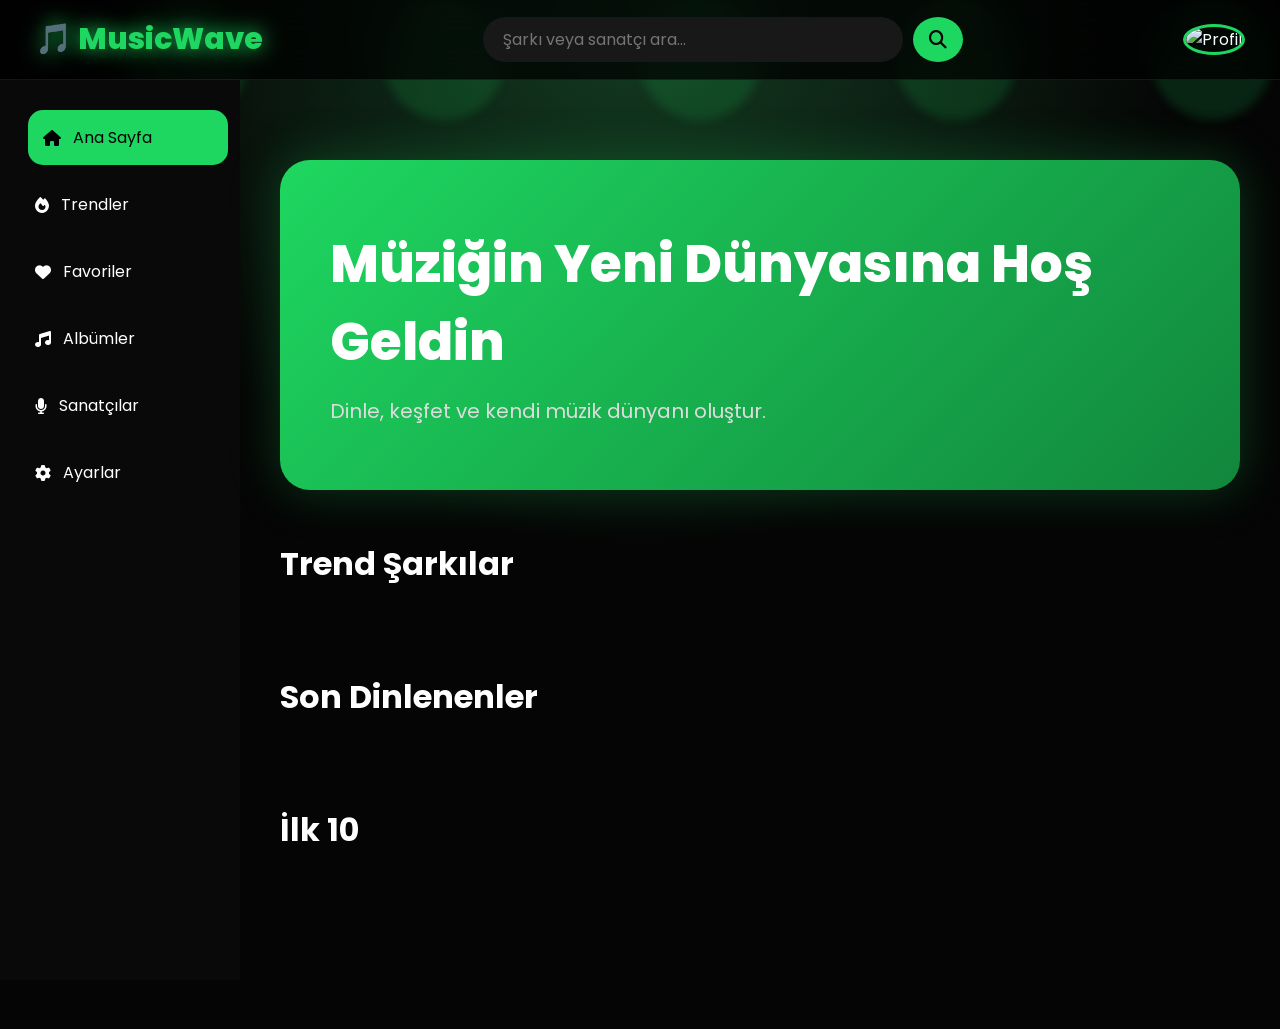
==== commit 4877825d: "Update index.html" ====
--- a/index.html
+++ b/index.html
@@ -9,12 +9,8 @@
 
 <title>MusicWave</title>
 
+
 <link rel="stylesheet" href="style.css">
-
-
-<link rel="preconnect" href="https://fonts.googleapis.com">
-
-<link rel="preconnect" href="https://fonts.gstatic.com" crossorigin>
 
 
 <link href="https://fonts.googleapis.com/css2?family=Poppins:wght@300;400;500;600;700;800&display=swap" rel="stylesheet">
@@ -41,8 +37,6 @@
 
 
 
-
-
 <header>
 
 
@@ -57,12 +51,9 @@
 <div class="search-box">
 
 
-<input
-
+<input 
+id="searchInput"
 type="text"
-
-id="searchInput"
-
 placeholder="Şarkı veya sanatçı ara...">
 
 
@@ -76,6 +67,20 @@
 </div>
 
 
+
+
+<div class="profile">
+
+
+<img 
+id="profileImage"
+src="images/profile.png"
+alt="Profil">
+
+
+</div>
+
+
 </header>
 
 
@@ -98,7 +103,7 @@
 
 
 
-<li id="trendBtn">
+<li>
 
 <i class="fa-solid fa-fire"></i>
 
@@ -108,7 +113,7 @@
 
 
 
-<li id="favoriteBtn">
+<li>
 
 <i class="fa-solid fa-heart"></i>
 
@@ -118,9 +123,9 @@
 
 
 
-<li id="albumBtn">
-
-<i class="fa-solid fa-compact-disc"></i>
+<li>
+
+<i class="fa-solid fa-music"></i>
 
 Albümler
 
@@ -128,7 +133,7 @@
 
 
 
-<li id="artistBtn">
+<li>
 
 <i class="fa-solid fa-microphone"></i>
 
@@ -156,7 +161,7 @@
 
 
 
-<main id="mainContent">
+<main>
 
 
 <section class="hero" id="heroSection">
@@ -171,25 +176,47 @@
 
 <p>
 
-Keşfet, dinle ve kendi müzik deneyimini oluştur.
+Dinle, keşfet ve kendi müzik dünyanı oluştur.
 
 </p>
 
 
 </section>
 
-    <!-- SON DİNLENENLER -->
-
-<section class="recent-section" id="recentSection">
+
+
+
+
+<section id="songsSection">
 
 
 <h2>
 
-🎧 Son Dinlediklerin
+Trend Şarkılar
 
 </h2>
 
 
+<div 
+class="song-grid"
+id="songGrid">
+
+
+</div>
+
+
+</section>
+
+    <section class="recent-section" id="recentSection">
+
+
+<h2>
+
+Son Dinlenenler
+
+</h2>
+
+
 <div class="song-grid" id="recentSongs">
 
 
@@ -202,549 +229,570 @@
 
 
 
-<!-- İSTATİSTİKLER -->
-
-
-<section class="stats-section" id="statsSection">
+<section class="top10" id="topSection">
 
 
 <h2>
 
-📊 Senin İstatistiklerin
+İlk 10
 
 </h2>
 
 
-<div class="stats-box">
+<div class="playlist-list" id="topSongs">
+
+
+</div>
+
+
+</section>
+
+
+
+
+
+<!-- ARAMA SONUÇLARI -->
+
+
+<section id="searchResults">
+
+
+<h2 class="search-title">
+
+Arama Sonuçları
+
+</h2>
+
+
+<div class="song-grid" id="searchGrid">
+
+
+</div>
+
+
+
+<div id="noResults" class="no-results" style="display:none;">
+
+Şu anlık böyle bir müzik yok.
+
+</div>
+
+
+</section>
+
+
+
+
+
+
+</main>
+
+
+
+
+
+
+
+<!-- MÜZİK PLAYER -->
+
+
+<footer class="player" id="player">
+
+
+
+<div class="player-left">
+
+
+<img 
+id="playerImage"
+src="images/default.jpg">
 
 
 <div>
 
-<i class="fa-solid fa-music"></i>
-
-<h3 id="totalSongs">
-
-0
+
+<h3 id="musicName">
+
+Şarkı seçilmedi
 
 </h3>
 
-<p>
-
-Şarkı Dinlendi
+
+<p id="artistName">
+
+Sanatçı
 
 </p>
 
-</div>
-
-
-
-<div>
-
-<i class="fa-solid fa-clock"></i>
-
-<h3 id="totalTime">
-
-0 dk
+
+</div>
+
+
+</div>
+
+
+
+
+
+
+<div class="player-center">
+
+
+
+<button id="shuffle">
+
+🔀
+
+</button>
+
+
+
+<button id="prev">
+
+⏮
+
+</button>
+
+
+
+<button id="play">
+
+▶
+
+</button>
+
+
+
+<button id="pause">
+
+⏸
+
+</button>
+
+
+
+<button id="next">
+
+⏭
+
+</button>
+
+
+
+<button id="repeat">
+
+🔁
+
+</button>
+
+
+</div>
+
+
+
+
+
+
+<div class="player-right">
+
+
+<div class="time">
+
+
+<span id="currentTime">
+
+0:00
+
+</span>
+
+
+/
+
+
+<span id="duration">
+
+0:00
+
+</span>
+
+
+</div>
+
+
+
+
+<input 
+type="range"
+id="progress"
+min="0"
+max="100"
+value="0">
+
+
+
+</div>
+
+
+
+<button id="closePlayer">
+
+▼
+
+</button>
+
+
+</footer>
+
+
+
+
+
+<button id="openPlayer">
+
+▲
+
+</button>
+
+
+
+
+
+<!-- ŞARKI SÖZLERİ -->
+
+
+<div class="lyrics-panel" id="lyricsPanel">
+
+
+<div class="lyrics-header">
+
+
+<h2>
+
+🎤 Şarkı Sözleri
+
+</h2>
+
+
+
+<button id="closeLyrics">
+
+✕
+
+</button>
+
+
+</div>
+
+
+
+<p id="lyricsText">
+
+Şarkı sözleri burada görünecek.
+
+</p>
+
+
+</div>
+
+    <!-- AYARLAR PANELİ -->
+
+
+<div class="settings-panel" id="settingsPanel">
+
+
+<div class="settings-header">
+
+
+<h2>
+
+⚙ Ayarlar
+
+</h2>
+
+
+<button id="closeSettings">
+
+✕
+
+</button>
+
+
+</div>
+
+
+
+
+
+<div class="setting-item">
+
+
+<span>
+
+🌙 Karanlık Mod
+
+</span>
+
+
+
+<label class="switch">
+
+
+<input 
+type="checkbox"
+id="darkMode"
+checked>
+
+
+<span class="slider"></span>
+
+
+</label>
+
+
+</div>
+
+
+
+
+
+<div class="setting-item">
+
+
+<span>
+
+☀️ Aydınlık Mod
+
+</span>
+
+
+<button id="lightMode">
+
+Aç
+
+</button>
+
+
+</div>
+
+
+
+
+
+<div class="setting-item">
+
+
+<span>
+
+🎨 Tema
+
+</span>
+
+
+<select id="themeSelect">
+
+
+<option>
+
+Yeşil
+
+</option>
+
+
+<option>
+
+Siyah
+
+</option>
+
+
+<option>
+
+Beyaz
+
+</option>
+
+
+</select>
+
+
+</div>
+
+
+
+</div>
+
+
+
+
+
+
+
+
+<!-- PROFİL PANELİ -->
+
+
+<div class="profile-panel" id="profilePanel">
+
+
+
+<div class="profile-header">
+
+
+<h2>
+
+👤 Profil
+
+</h2>
+
+
+
+<button id="closeProfile">
+
+✕
+
+</button>
+
+
+</div>
+
+
+
+
+
+<div class="profile-content">
+
+
+<img 
+id="userAvatar"
+src="images/profile.png">
+
+
+
+<h3 id="username">
+
+Misafir
 
 </h3>
 
-<p>
-
-Toplam Süre
-
-</p>
-
-</div>
-
-
-
-<div>
-
-<i class="fa-solid fa-fire"></i>
-
-<h3 id="mostPlayed">
-
--
-
-</h3>
-
-<p>
-
-En Çok Dinlenen
-
-</p>
-
-</div>
-
-
-
-</div>
-
-
-</section>
-
-
-
-
-
-
-<!-- TÜM ŞARKILAR -->
-
-
-<section class="songs" id="songsSection">
-
-
-<h2>
-
-🎵 Tüm Şarkılar
-
-</h2>
-
-
-<div class="song-grid" id="songGrid">
-
-
-</div>
-
-
-</section>
-
-
-
-
-
-
-
-<!-- ARAMA SONUÇLARI -->
-
-
-<section class="search-results" id="searchResults" style="display:none;">
-
-
-<button id="backHome">
-
-← Ana Sayfa
-
-</button>
-
-
-
-<h2>
-
-🔎 Arama Sonuçları
-
-</h2>
-
-
-<div class="song-grid" id="searchGrid">
-
-
-</div>
-
-
-<p id="noResults" style="display:none;">
-
-Bu isimde bir müzik bulunamadı.
-
-</p>
-
-
-</section>
-
-
-
-
-
-
-
-<!-- EN ÇOK DİNLENENLER -->
-
-
-<section class="top10" id="topSection">
-
-
-<h2>
-
-🔥 En Çok Dinlenenler
-
-</h2>
-
-
-
-<div class="song-grid" id="topSongs">
-
-
-</div>
-
-
-</section>
-
-    <!-- MUSIC PLAYER -->
-
-
-<footer class="player" id="player">
-
-
-
-<div class="player-left">
-
-
-<img
-id="playerImage"
-src="images/believer.jpg"
-alt="Kapak">
-
-
-
-<div>
-
-
-<h3 id="musicName">
-
-Şarkı Seçilmedi
-
-</h3>
-
-
-
-<p id="artistName">
-
-Sanatçı
-
-</p>
-
-
-
-</div>
-
-
-</div>
-
-
-
-
-
-<div class="player-center">
-
-
-
-<button id="shuffle">
-
-🔀
-
-</button>
-
-
-
-<button id="prev">
-
-⏮
-
-</button>
-
-
-
-<button id="play">
-
-▶
-
-</button>
-
-
-
-<button id="pause">
-
-⏸
-
-</button>
-
-
-
-<button id="next">
-
-⏭
-
-</button>
-
-
-
-<button id="repeat">
-
-🔁
-
-</button>
-
-
-</div>
-
-
-
-
-
-<div class="player-wave" id="musicWave">
-
-
-<span></span>
-<span></span>
-<span></span>
-<span></span>
-
-
-</div>
-
-
-
-
-
-<div class="player-right">
-
-
-<div>
-
-
-<span id="currentTime">
-
-0:00
+
+
+
+<button id="loginBtn">
+
+Giriş Yap
+
+</button>
+
+
+
+<button id="registerBtn">
+
+Kayıt Ol
+
+</button>
+
+
+
+</div>
+
+
+</div>
+
+
+
+
+
+
+
+
+<!-- MOBİL ALT MENÜ -->
+
+
+<nav class="mobile-nav">
+
+
+<button id="mobileHome">
+
+
+<i class="fa-solid fa-house"></i>
+
+
+<span>
+
+Ana Sayfa
 
 </span>
 
 
-/
-
-
-<span id="duration">
-
-0:00
+</button>
+
+
+
+
+
+
+<button id="mobileSearch">
+
+
+<i class="fa-solid fa-magnifying-glass"></i>
+
+
+<span>
+
+Ara
 
 </span>
 
 
-</div>
-
-
-
-<input
-
-type="range"
-
-id="progress"
-
-min="0"
-
-max="100"
-
-value="0">
-
-
-
-<input
-
-type="range"
-
-id="volume"
-
-min="0"
-
-max="100"
-
-value="100">
-
-
-</div>
-
-
-
-
-
-<button id="closePlayer">
-
-▼
-
-</button>
-
-
-
-<button id="openPlayer">
-
-▲
-
-</button>
-
-
-
-</footer>
-
-
-
-
-
-
-
-<!-- QUEUE PANEL -->
-
-
-<div class="queue-panel" id="queuePanel">
-
-
-<h2>
-
-Sıradaki Şarkılar
-
-</h2>
-
-
-<div id="queueList">
-
-
-</div>
-
-
-</div>
-
-
-
-
-
-
-
-<!-- SETTINGS -->
-
-
-<div class="settings-panel" id="settingsPanel">
-
-
-<div class="settings-header">
-
-
-<h2>
-
-⚙ Ayarlar
-
-</h2>
-
-
-<button id="closeSettings">
-
-✕
-
-</button>
-
-
-</div>
-
-
-
-
-<div class="setting-item">
+</button>
+
+
+
+
+
+
+
+<button id="mobileFavorite">
+
+
+<i class="fa-solid fa-heart"></i>
 
 
 <span>
 
-🌙 Dark Mode
+Favori
 
 </span>
 
 
-<label class="switch">
-
-
-<input type="checkbox" id="darkMode" checked>
-
-
-<span class="slider"></span>
-
-
-</label>
-
-
-</div>
-
-
-
-
-
-<div class="setting-item">
+</button>
+
+
+
+
+
+
+
+<button id="mobileProfile">
+
+
+<i class="fa-solid fa-user"></i>
 
 
 <span>
 
-☀️ Light Mode
+Profil
 
 </span>
 
 
-<button id="lightMode">
-
-Aç
-
-</button>
-
-
-</div>
-
-
-
-</div>
-
-
-
-
-
-
-
-<!-- MOBILE MENU -->
-
-
-<nav class="mobile-nav">
-
-
-<button id="mobileHome">
-
-<i class="fa-solid fa-house"></i>
-
-<span>
-
-Ana Sayfa
-
-</span>
-
-</button>
-
-
-
-<button id="mobileSearch">
-
-<i class="fa-solid fa-magnifying-glass"></i>
-
-<span>
-
-Ara
-
-</span>
-
-</button>
-
-
-
-<button id="mobileFavorite">
-
-<i class="fa-solid fa-heart"></i>
-
-<span>
-
-Favoriler
-
-</span>
-
-</button>
+</button>
+
 
 
 </nav>
 
-
-
-
-
+    <!-- AUDIO PLAYER -->
 
 
 <audio id="audioPlayer"></audio>
@@ -753,6 +801,9 @@
 
 
 
+<!-- JAVASCRIPT -->
+
+
 <script src="script.js"></script>
 
 
--- a/style.css
+++ b/style.css
@@ -1,3 +1,9 @@
+/* =========================
+   MUSICWAVE V3 STYLE
+   PART 1
+========================= */
+
+
 @import url('https://fonts.googleapis.com/css2?family=Poppins:wght@300;400;500;600;700;800&display=swap');
 
 
@@ -11,6 +17,7 @@
 }
 
 
+
 html{
 
 scroll-behavior:smooth;
@@ -18,15 +25,19 @@
 }
 
 
+
 body{
 
-background:#080808;
+background:#050505;
 
 color:white;
 
 overflow-x:hidden;
 
-}
+transition:.4s;
+
+}
+
 
 
 
@@ -41,13 +52,14 @@
 
 ::-webkit-scrollbar-thumb{
 
-background:#00e5ff;
+background:#1ed760;
 
 border-radius:20px;
 
 }
 
 
+
 ::-webkit-scrollbar-track{
 
 background:#111;
@@ -57,1648 +69,1457 @@
 
 
 
-/* BACKGROUND */
+
+/* =========================
+BACKGROUND
+========================= */
 
 
 .background-animation{
 
 position:fixed;
 
+inset:0;
+
+z-index:-2;
+
+overflow:hidden;
+
+background:
+
+radial-gradient(circle at top,#143d22,#050505 50%);
+
+}
+
+
+
+.background-animation span{
+
+position:absolute;
+
+width:120px;
+
+height:120px;
+
+background:
+
+rgba(30,215,96,.15);
+
+border-radius:50%;
+
+filter:blur(5px);
+
+animation:
+
+move 18s infinite linear;
+
+}
+
+
+
+.background-animation span:nth-child(1){
+
+left:10%;
+
+animation-delay:0s;
+
+}
+
+
+
+.background-animation span:nth-child(2){
+
+left:30%;
+
+animation-delay:3s;
+
+}
+
+
+
+.background-animation span:nth-child(3){
+
+left:50%;
+
+animation-delay:6s;
+
+}
+
+
+
+.background-animation span:nth-child(4){
+
+left:70%;
+
+animation-delay:9s;
+
+}
+
+
+
+.background-animation span:nth-child(5){
+
+left:90%;
+
+animation-delay:12s;
+
+}
+
+
+
+
+@keyframes move{
+
+
+0%{
+
+transform:translateY(100vh) scale(.5);
+
+opacity:0;
+
+}
+
+
+50%{
+
+opacity:1;
+
+}
+
+
+100%{
+
+transform:translateY(-120vh) scale(1.5);
+
+opacity:0;
+
+}
+
+
+}
+
+
+
+
+
+
+/* =========================
+HEADER
+========================= */
+
+
+header{
+
+position:fixed;
+
+top:0;
+
+left:0;
+
 width:100%;
 
+height:80px;
+
+display:flex;
+
+align-items:center;
+
+justify-content:space-between;
+
+padding:0 35px;
+
+background:
+
+rgba(0,0,0,.75);
+
+backdrop-filter:blur(20px);
+
+z-index:1000;
+
+border-bottom:
+
+1px solid rgba(255,255,255,.08);
+
+}
+
+
+
+
+
+.logo{
+
+font-size:30px;
+
+font-weight:800;
+
+color:#1ed760;
+
+cursor:pointer;
+
+text-shadow:
+
+0 0 20px #1ed760;
+
+transition:.3s;
+
+}
+
+
+
+.logo:hover{
+
+transform:scale(1.08);
+
+}
+
+
+
+
+
+/* SEARCH */
+
+
+.search-box{
+
+display:flex;
+
+gap:10px;
+
+}
+
+
+
+.search-box input{
+
+width:420px;
+
+height:45px;
+
+border-radius:30px;
+
+border:none;
+
+outline:none;
+
+background:#181818;
+
+color:white;
+
+padding:0 20px;
+
+font-size:16px;
+
+}
+
+
+
+.search-box button{
+
+width:50px;
+
+height:45px;
+
+border:none;
+
+border-radius:50%;
+
+background:#1ed760;
+
+cursor:pointer;
+
+font-size:18px;
+
+}
+
+
+
+
+
+.profile img{
+
+width:55px;
+
+height:55px;
+
+border-radius:50%;
+
+border:3px solid #1ed760;
+
+cursor:pointer;
+
+}
+
+
+
+
+
+/* SIDEBAR */
+
+
+.sidebar{
+
+position:fixed;
+
+top:80px;
+
+left:0;
+
+width:240px;
+
 height:100%;
 
-top:0;
-
-left:0;
-
-z-index:-2;
+background:#090909;
+
+padding:30px 20px;
+
+}
+
+
+
+.sidebar ul{
+
+list-style:none;
+
+}
+
+
+
+.sidebar li{
+
+padding:15px;
+
+margin-bottom:12px;
+
+border-radius:15px;
+
+cursor:pointer;
+
+display:flex;
+
+gap:12px;
+
+align-items:center;
+
+transition:.3s;
+
+}
+
+
+
+.sidebar li:hover,
+.sidebar .active{
+
+background:#1ed760;
+
+color:black;
+
+transform:translateX(8px);
+
+}
+
+/* =========================
+   MAIN CONTENT
+   PART 2
+========================= */
+
+
+main{
+
+margin-left:240px;
+
+padding:
+
+110px 40px 150px;
+
+}
+
+
+
+/* =========================
+   HERO
+========================= */
+
+
+.hero{
+
+height:330px;
+
+border-radius:30px;
+
+padding:50px;
+
+display:flex;
+
+flex-direction:column;
+
+justify-content:center;
 
 background:
 
 linear-gradient(
 135deg,
-#050505,
-#111,
-#020202
+#1ed760,
+#0b5e2a,
+#111
 );
 
+background-size:300% 300%;
+
+animation:
+
+heroMove 8s infinite;
+
+box-shadow:
+
+0 0 50px rgba(30,215,96,.25);
+
 overflow:hidden;
 
-}
-
-
-
-.background-animation span{
-
-
-position:absolute;
-
-width:30px;
-
-height:30px;
-
-background:#00ffff44;
-
-border-radius:50%;
-
-box-shadow:
-
-0 0 20px cyan,
-
-0 0 60px cyan;
-
-
-animation:
-
-float 20s linear infinite;
-
-
-}
-
-
-
-
-.background-animation span:nth-child(1){
-
-left:10%;
-
-animation-delay:0s;
-
-}
-
-
-
-.background-animation span:nth-child(2){
-
-left:30%;
-
-animation-delay:4s;
-
-}
-
-
-
-.background-animation span:nth-child(3){
-
-left:50%;
-
-animation-delay:8s;
-
-}
-
-
-
-.background-animation span:nth-child(4){
-
-left:70%;
-
-animation-delay:12s;
-
-}
-
-
-
-.background-animation span:nth-child(5){
-
-left:90%;
-
-animation-delay:16s;
-
-}
-
-
-
-
-@keyframes float{
-
+position:relative;
+
+}
+
+
+
+@keyframes heroMove{
 
 0%{
 
-transform:
-
-translateY(100vh)
-scale(.4);
-
-}
-
-
+background-position:0%;
+
+}
+
+50%{
+
+background-position:100%;
+
+}
 
 100%{
 
-transform:
-
-translateY(-120vh)
-scale(1.8);
-
-}
-
-
-}
-
-
-
-
-
-/* HEADER */
-
-
-header{
-
-
-position:fixed;
-
-top:0;
-
-left:0;
-
-width:100%;
-
-
-height:80px;
-
-
-display:flex;
-
-align-items:center;
-
-justify-content:space-between;
-
-
-padding:0 40px;
-
-
-background:
-
-rgba(15,15,15,.75);
-
-
-backdrop-filter:
-
-blur(20px);
-
-
-border-bottom:
-
-1px solid rgba(255,255,255,.08);
-
-
-z-index:1000;
-
-
-}
-
-
-
-
-.logo{
-
-
-font-size:30px;
+background-position:0%;
+
+}
+
+}
+
+
+
+
+.hero h1{
+
+font-size:52px;
 
 font-weight:800;
 
-color:#00e5ff;
-
-
-text-shadow:
-
-0 0 20px cyan;
-
-
-cursor:pointer;
-
-
-}
-
-
-
-
-
-.search-box{
-
-
-display:flex;
-
-gap:15px;
-
-align-items:center;
-
-
-}
-
-
-
-
-.search-box input{
-
-
-width:380px;
-
-height:45px;
-
-
-border:none;
-
-outline:none;
-
-
-border-radius:30px;
-
-
-padding:0 25px;
-
-
-background:#171717;
-
-
-color:white;
-
-
-font-size:16px;
-
-
-}
-
-
-
-
-.search-box input:focus{
-
-
-box-shadow:
-
-0 0 20px cyan;
-
-
-}
-
-
-
-
-
-.search-box button{
-
-
-height:45px;
-
-
-padding:0 25px;
-
-
-border:none;
-
-
-border-radius:30px;
-
-
-background:
-
-linear-gradient(
-135deg,
-#00e5ff,
-#00ff95
-);
-
-
-cursor:pointer;
-
-
-font-weight:700;
-
-
-}
-
-
-
-
-
-.profile img{
-
-
-width:55px;
-
-height:55px;
-
-
-border-radius:50%;
-
-
-border:3px solid cyan;
-
-
-cursor:pointer;
-
-
-}
-
-
-
-
-
-/* SIDEBAR */
-
-
-.sidebar{
-
-
-position:fixed;
-
-
-top:80px;
-
-
-left:0;
-
-
-height:calc(100vh - 80px);
-
-
-width:240px;
-
-
-background:#101010;
-
-
-padding:30px 20px;
-
-
-border-right:
-
-1px solid rgba(255,255,255,.05);
-
-
-}
-
-
-
-
-.sidebar ul{
-
-
-list-style:none;
-
-
-}
-
-
-
-
-
-.sidebar li{
-
-
-padding:16px;
-
-
-margin-bottom:12px;
-
-
-border-radius:15px;
-
-
-cursor:pointer;
-
-
-transition:.3s;
-
-
-font-size:17px;
-
-
-display:flex;
-
-
-gap:12px;
-
-
-align-items:center;
-
-
-}
-
-
-
-
-
-.sidebar li:hover,
-.sidebar .active{
-
-
-background:#00e5ff;
-
-
-color:black;
-
-
-transform:translateX(8px);
-
-
-}
+}
+
+
+
+.hero p{
+
+font-size:20px;
+
+margin-top:15px;
+
+color:#ddd;
+
+}
+
+
+
 
 /* =========================
-MAIN
+SECTION
 ========================= */
 
 
-main{
-
-margin-left:240px;
-
-padding:
-
-110px 40px 170px;
-
-}
-
-
-
-/* HERO */
-
-
-.hero{
-
-height:330px;
-
-border-radius:30px;
-
-
-padding:50px;
-
-
-display:flex;
-
-flex-direction:column;
-
-justify-content:center;
-
-
-background:
-
-linear-gradient(
-135deg,
-#00b7ff,
-#8b5cf6,
-#00ffe5
-);
-
-
-background-size:300% 300%;
-
-
-animation:
-
-gradient 10s infinite;
-
-
-box-shadow:
-
-0 0 40px rgba(0,255,255,.25);
-
-
-}
-
-
-
-@keyframes gradient{
-
-
-0%{
-
-background-position:0% 50%;
-
-}
-
-
-50%{
-
-background-position:100% 50%;
-
-}
-
-
-100%{
-
-background-position:0% 50%;
-
-}
-
-
-}
-
-
-
-.hero h1{
-
-
-font-size:52px;
-
-font-weight:800;
-
-margin-bottom:20px;
-
-
-}
-
-
-
-.hero p{
-
-
-font-size:20px;
-
-opacity:.9;
-
-
-}
-
-
-
-
-
-/* SECTIONS */
-
-
 section{
 
-
 margin-top:50px;
 
-
 }
 
 
 
 section h2{
 
-
 font-size:32px;
 
-
 margin-bottom:25px;
 
-
-}
-
-
-
-
-
-/* SONG GRID */
+}
+
+
+
+
+
+/* =========================
+SONG GRID
+========================= */
 
 
 .song-grid{
 
-
 display:grid;
-
 
 grid-template-columns:
 
 repeat(
 auto-fill,
-minmax(230px,1fr)
+minmax(220px,1fr)
 );
 
-
-gap:30px;
-
-
-}
-
-
-
-
-
-/* SONG CARD */
+gap:25px;
+
+}
+
+
+
+
+
+/* =========================
+SONG CARD
+========================= */
 
 
 .song-card{
 
-
 background:#111;
 
-
 border-radius:25px;
 
-
 padding:18px;
 
-
 border:
 
-1px solid rgba(255,255,255,.05);
-
+1px solid rgba(255,255,255,.06);
 
 transition:.4s;
 
+position:relative;
 
 overflow:hidden;
 
+}
+
+
+
+.song-card:hover{
+
+transform:
+
+translateY(-10px);
+
+box-shadow:
+
+0 0 35px rgba(30,215,96,.5);
+
+}
+
+
+
+
+.song-card img{
+
+width:100%;
+
+height:230px;
+
+object-fit:cover;
+
+border-radius:20px;
+
+}
+
+
+
+
+.song-card h3{
+
+font-size:22px;
+
+margin-top:15px;
+
+}
+
+
+
+.song-card p{
+
+color:#aaa;
+
+margin:5px 0 15px;
+
+font-size:14px;
+
+}
+
+
+
+
+.play-btn{
+
+width:100%;
+
+height:45px;
+
+border:none;
+
+border-radius:30px;
+
+background:#1ed760;
+
+color:black;
+
+font-weight:700;
+
+cursor:pointer;
+
+transition:.3s;
+
+}
+
+
+
+.play-btn:hover{
+
+transform:scale(1.05);
+
+box-shadow:
+
+0 0 25px #1ed760;
+
+}
+
+
+
+
+
+/* =========================
+SEARCH RESULTS
+========================= */
+
+
+#searchResults{
+
+display:none;
+
+}
+
+
+
+.search-title{
+
+font-size:35px;
+
+margin-bottom:30px;
+
+}
+
+
+
+.no-results{
+
+text-align:center;
+
+font-size:22px;
+
+color:#aaa;
+
+padding:50px;
+
+}
+
+
+
+
+
+/* =========================
+TOP 10
+========================= */
+
+
+.top10{
+
+margin-top:60px;
+
+}
+
+
+
+.playlist-list{
+
+display:flex;
+
+flex-direction:column;
+
+gap:15px;
+
+}
+
+
+
+
+
+.playlist-item{
+
+display:grid;
+
+grid-template-columns:
+
+60px 1fr 70px;
+
+align-items:center;
+
+background:#111;
+
+padding:18px 25px;
+
+border-radius:18px;
+
+transition:.3s;
+
+}
+
+
+
+.playlist-item:hover{
+
+background:#1b1b1b;
+
+transform:translateX(10px);
+
+}
+
+
+
+
+
+.playlist-item span{
+
+font-size:22px;
+
+font-weight:700;
+
+color:#1ed760;
+
+}
+
+
+
+.playlist-item p{
+
+font-size:18px;
+
+}
+
+
+
+.playlist-item button{
+
+width:45px;
+
+height:45px;
+
+border:none;
+
+border-radius:50%;
+
+background:#1ed760;
+
+cursor:pointer;
+
+font-size:18px;
+
+}
+
+
+
+
+
+.playlist-item button:hover{
+
+transform:scale(1.15);
+
+box-shadow:
+
+0 0 20px #1ed760;
+
+}
+
+
+
+
+
+/* =========================
+RECENT SONGS
+========================= */
+
+
+.recent-section{
+
+margin-top:60px;
+
+}
+
+
+
+.recent-grid{
+
+display:grid;
+
+grid-template-columns:
+
+repeat(3,1fr);
+
+gap:20px;
+
+  }
+
+/* =========================
+   MUSIC PLAYER
+   PART 3
+========================= */
+
+
+.player{
+
+position:fixed;
+
+left:0;
+
+bottom:0;
+
+width:100%;
+
+height:100px;
+
+background:
+
+rgba(10,10,10,.95);
+
+backdrop-filter:blur(25px);
+
+display:none;
+
+align-items:center;
+
+justify-content:space-between;
+
+padding:0 35px;
+
+z-index:3000;
+
+border-top:
+
+1px solid rgba(30,215,96,.25);
+
+transition:.5s;
+
+animation:
+
+playerShow .4s ease;
+
+}
+
+
+
+@keyframes playerShow{
+
+from{
+
+transform:translateY(100%);
+
+}
+
+to{
+
+transform:translateY(0);
+
+}
+
+}
+
+
+
+
+/* PANEL KAPALI */
+
+
+.player.closed{
+
+transform:
+
+translateY(70px);
+
+}
+
+
+
+
+
+/* GERİ AÇMA BUTONU */
+
+
+#openPlayer{
+
+position:fixed;
+
+bottom:20px;
+
+right:25px;
+
+width:50px;
+
+height:50px;
+
+border:none;
+
+border-radius:50%;
+
+background:#1ed760;
+
+font-size:22px;
+
+cursor:pointer;
+
+z-index:4000;
+
+display:none;
+
+box-shadow:
+
+0 0 25px #1ed760;
+
+}
+
+
+
+
+
+#openPlayer:hover{
+
+transform:scale(1.1);
+
+}
+
+
+
+
+
+/* SOL */
+
+
+.player-left{
+
+display:flex;
+
+align-items:center;
+
+gap:15px;
+
+}
+
+
+
+.player-left img{
+
+width:70px;
+
+height:70px;
+
+border-radius:15px;
+
+object-fit:cover;
+
+}
+
+
+
+.player-left h3{
+
+font-size:18px;
+
+}
+
+
+
+.player-left p{
+
+color:#aaa;
+
+font-size:14px;
+
+}
+
+
+
+
+
+/* ORTA */
+
+
+.player-center{
+
+display:flex;
+
+gap:12px;
+
+align-items:center;
+
+}
+
+
+
+.player-center button{
+
+width:45px;
+
+height:45px;
+
+border:none;
+
+border-radius:50%;
+
+background:#222;
+
+color:white;
+
+font-size:18px;
+
+cursor:pointer;
+
+transition:.3s;
+
+}
+
+
+
+.player-center button:hover{
+
+background:#1ed760;
+
+color:black;
+
+}
+
+
+
+
+
+/* AKTİF DURUM */
+
+
+.player-center button.active{
+
+background:#1ed760;
+
+color:black;
+
+box-shadow:
+
+0 0 20px #1ed760;
+
+}
+
+
+
+
+
+/* SAĞ */
+
+
+.player-right{
+
+display:flex;
+
+align-items:center;
+
+gap:15px;
+
+}
+
+
+
+.time{
+
+font-size:13px;
+
+color:#bbb;
+
+}
+
+
+
+#progress{
+
+width:260px;
+
+accent-color:#1ed760;
+
+cursor:pointer;
+
+}
+
+
+
+#volume{
+
+width:100px;
+
+accent-color:#1ed760;
+
+cursor:pointer;
+
+}
+
+
+
+
+
+/* =========================
+ LYRICS
+========================= */
+
+
+.lyrics-panel{
+
+position:fixed;
+
+right:-420px;
+
+top:0;
+
+width:400px;
+
+height:100%;
+
+background:#101010;
+
+padding:30px;
+
+z-index:3500;
+
+transition:.5s;
+
+}
+
+
+
+.lyrics-panel.active{
+
+right:0;
+
+}
+
+
+
+.lyrics-header{
+
+display:flex;
+
+justify-content:space-between;
+
+align-items:center;
+
+}
+
+
+
+.lyrics-header button{
+
+width:35px;
+
+height:35px;
+
+border-radius:50%;
+
+border:none;
+
+background:#222;
+
+color:white;
+
+cursor:pointer;
+
+}
+
+
+
+
+
+/* =========================
+ SETTINGS
+========================= */
+
+
+.settings-panel{
+
+position:fixed;
+
+right:-400px;
+
+top:100px;
+
+width:350px;
+
+background:#111;
+
+padding:25px;
+
+border-radius:25px;
+
+z-index:3500;
+
+transition:.5s;
+
+}
+
+
+
+.settings-panel.active,
+.settings-panel.show{
+
+right:30px;
+
+}
+
+
+
+
+.setting-item{
+
+display:flex;
+
+justify-content:space-between;
+
+align-items:center;
+
+padding:15px;
+
+background:#1a1a1a;
+
+border-radius:15px;
+
+margin-bottom:15px;
+
+}
+
+
+
+.setting-item button,
+.setting-item select{
+
+background:#1ed760;
+
+border:none;
+
+padding:8px 15px;
+
+border-radius:20px;
+
+cursor:pointer;
+
+}
+
+
+
+
+
+/* SWITCH */
+
+
+.switch{
+
+width:50px;
+
+height:25px;
 
 position:relative;
 
-
-}
-
-
-
-.song-card:hover{
-
-
-transform:
-
-translateY(-12px);
-
+}
+
+
+
+.switch input{
+
+display:none;
+
+}
+
+
+
+.slider{
+
+position:absolute;
+
+inset:0;
+
+background:#555;
+
+border-radius:30px;
+
+}
+
+
+
+.slider:before{
+
+content:"";
+
+position:absolute;
+
+width:20px;
+
+height:20px;
+
+left:3px;
+
+top:3px;
+
+background:white;
+
+border-radius:50%;
+
+transition:.3s;
+
+}
+
+
+
+.switch input:checked + .slider{
+
+background:#1ed760;
+
+}
+
+
+
+.switch input:checked + .slider:before{
+
+transform:translateX(25px);
+
+}
+
+/* =========================
+   PROFILE PANEL
+   PART 4
+========================= */
+
+
+.profile-panel{
+
+position:fixed;
+
+right:-380px;
+
+top:100px;
+
+width:330px;
+
+background:#111;
+
+border-radius:25px;
+
+padding:25px;
+
+z-index:4000;
+
+transition:.5s;
 
 box-shadow:
 
-0 0 30px cyan;
-
-
-}
-
-
-
-
-.song-card img{
-
+0 0 30px rgba(30,215,96,.3);
+
+}
+
+
+
+.profile-panel.active{
+
+right:30px;
+
+}
+
+
+
+.profile-header{
+
+display:flex;
+
+justify-content:space-between;
+
+align-items:center;
+
+}
+
+
+
+.profile-header button{
+
+width:35px;
+
+height:35px;
+
+border:none;
+
+border-radius:50%;
+
+background:#222;
+
+color:white;
+
+cursor:pointer;
+
+}
+
+
+
+
+.profile-content{
+
+text-align:center;
+
+}
+
+
+
+.profile-content img{
+
+width:100px;
+
+height:100px;
+
+border-radius:50%;
+
+border:3px solid #1ed760;
+
+margin:20px;
+
+}
+
+
+
+.profile-content button{
 
 width:100%;
 
-
-height:230px;
-
-
-object-fit:cover;
-
-
-border-radius:20px;
-
-
-margin-bottom:15px;
-
-
-}
-
-
-
-.song-card h3{
-
-
-font-size:22px;
-
-
-}
-
-
-
-.song-card p{
-
-
-color:#aaa;
-
-
-margin:8px 0 15px;
-
-
-}
-
-
-
-
-.play-btn{
-
-
-width:100%;
-
-
 height:45px;
 
-
 border:none;
 
-
 border-radius:30px;
 
-
-background:
-
-linear-gradient(
-90deg,
-#00e5ff,
-#00ff95
-);
-
-
-font-weight:700;
-
+margin-top:10px;
+
+background:#1ed760;
+
+font-weight:bold;
 
 cursor:pointer;
 
-
-transition:.3s;
-
-
-}
-
-
-
-.play-btn:hover{
-
-
-transform:scale(1.05);
-
-
-box-shadow:
-
-0 0 20px cyan;
-
-
-}
-
-
-
-
-
-/* TOP 10 */
-
-
-.playlist-list{
-
-
-display:flex;
-
-flex-direction:column;
-
-gap:15px;
-
-
-}
-
-
-
-.playlist-item{
-
-
-display:grid;
-
-
-grid-template-columns:
-
-70px 1fr 70px;
-
-
-align-items:center;
-
-
-padding:18px 25px;
-
-
-background:#111;
-
-
-border-radius:18px;
-
-
-transition:.3s;
-
-
-}
-
-
-
-.playlist-item:hover{
-
-
-background:#1b1b1b;
-
-
-transform:translateX(10px);
-
-
-}
-
-
-
-
-.playlist-item span{
-
-
-font-size:22px;
-
-
-font-weight:700;
-
-
-color:#00e5ff;
-
-
-}
-
-
-
-
-.playlist-item button{
-
-
-height:45px;
-
-
-width:45px;
-
-
-border:none;
-
-
-border-radius:50%;
-
-
-background:#00e5ff;
-
-
-cursor:pointer;
-
-
-}
-
-
-
-
-
-/* PLAYER */
-
-
-.player{
-
-
-position:fixed;
-
-
-bottom:0;
-
-
-left:0;
-
-
-width:100%;
-
-
-height:100px;
-
-
-background:
-
-rgba(15,15,15,.95);
-
-
-backdrop-filter:
-
-blur(20px);
-
-
-display:none;
-
-
-align-items:center;
-
-
-justify-content:space-between;
-
-
-padding:0 35px;
-
-
-border-top:
-
-1px solid rgba(255,255,255,.1);
-
-
-z-index:2000;
-
-
-transition:.5s;
-
-
-}
-
-
-
-
-
-.player-left{
-
-
-display:flex;
-
-
-align-items:center;
-
-
-gap:15px;
-
-
-width:300px;
-
-
-}
-
-
-
-
-.player-left img{
-
-
-width:70px;
-
-
-height:70px;
-
-
-border-radius:15px;
-
-
-object-fit:cover;
-
-
-}
-
-
-
-.player-left h3{
-
-
-font-size:18px;
-
-
-}
-
-
-
-.player-left p{
-
-
-color:#aaa;
-
-
-font-size:14px;
-
-
-}
-
-
-
-
-
-.player-center{
-
-
-display:flex;
-
-
-align-items:center;
-
-
-gap:15px;
-
-
-}
-
-
-
-
-.player-center button{
-
-
-width:45px;
-
-
-height:45px;
-
-
-border:none;
-
-
-border-radius:50%;
-
-
-background:#222;
-
-
-color:white;
-
-
-font-size:18px;
-
-
-cursor:pointer;
-
-
-transition:.3s;
-
-
-}
-
-
-
-.player-center button:hover{
-
-
-background:#00e5ff;
-
-
-color:black;
-
-
-transform:scale(1.15);
-
-
-}
-
-
-
-
-
-.player-right{
-
-
-display:flex;
-
-
-align-items:center;
-
-
-gap:15px;
-
-
-}
-
-
-
-
-
-#progress{
-
-
-width:250px;
-
-
-accent-color:#00e5ff;
-
-
-}
-
-
-
-#volume{
-
-
-width:100px;
-
-
-accent-color:#00ff95;
-
-
-}
-
-
-
-#closePlayer{
-
-
-position:absolute;
-
-
-right:15px;
-
-
-top:-25px;
-
-
-border:none;
-
-
-background:#111;
-
-
-color:white;
-
-
-border-radius:50%;
-
-
-width:35px;
-
-
-height:35px;
-
-
-cursor:pointer;
-
-
-}
-
-
-
-#openPlayer{
-
-
-position:fixed;
-
-
-bottom:0;
-
-
-right:20px;
-
-
-display:none;
-
-
-border:none;
-
-
-background:#00e5ff;
-
-
-width:45px;
-
-
-height:45px;
-
-
-border-radius:50%;
-
-
-cursor:pointer;
-
-
-z-index:3000;
-
-
-   }
-
-/* =========================
-LYRICS PANEL
-========================= */
-
-
-.lyrics-panel{
-
-
-position:fixed;
-
-
-right:-450px;
-
-
-top:0;
-
-
-width:400px;
-
-
-height:100%;
-
-
-background:#111;
-
-
-z-index:3000;
-
-
-padding:30px;
-
-
-transition:.5s;
-
-
-box-shadow:
-
-0 0 40px rgba(0,255,255,.2);
-
-
-}
-
-
-
-.lyrics-panel.active{
-
-
-right:0;
-
-
-}
-
-
-
-
-.lyrics-header,
-
-
-.settings-header,
-
-
-.profile-header{
-
-
-display:flex;
-
-
-justify-content:space-between;
-
-
-align-items:center;
-
-
-margin-bottom:30px;
-
-
-}
-
-
-
-.lyrics-header button,
-
-
-.settings-header button,
-
-
-.profile-header button{
-
-
-border:none;
-
-
-background:#222;
-
-
-color:white;
-
-
-width:35px;
-
-
-height:35px;
-
-
-border-radius:50%;
-
-
-cursor:pointer;
-
-
-}
-
-
-
-
-#lyricsText{
-
-
-line-height:2;
-
-
-color:#ddd;
-
-
-}
-
-
-
-
-
-/* =========================
-SETTINGS
-========================= */
-
-
-
-.settings-panel{
-
-
-position:fixed;
-
-
-top:100px;
-
-
-right:-400px;
-
-
-width:350px;
-
-
-background:#111;
-
-
-padding:25px;
-
-
-border-radius:25px;
-
-
-z-index:3000;
-
-
-transition:.5s;
-
-
-box-shadow:
-
-0 0 30px rgba(0,255,255,.2);
-
-
-}
-
-
-
-.settings-panel.active{
-
-
-right:30px;
-
-
-}
-
-
-
-.setting-item{
-
-
-display:flex;
-
-
-justify-content:space-between;
-
-
-align-items:center;
-
-
-background:#1a1a1a;
-
-
-padding:15px;
-
-
-border-radius:15px;
-
-
-margin-bottom:15px;
-
-
-}
-
-
-
-
-.setting-item button,
-
-
-.setting-item select{
-
-
-background:#00e5ff;
-
-
-border:none;
-
-
-padding:8px 15px;
-
-
-border-radius:20px;
-
-
-cursor:pointer;
-
-
-}
-
-
-
-
-
-/* SWITCH */
-
-
-.switch{
-
-
-position:relative;
-
-
-width:50px;
-
-
-height:25px;
-
-
-}
-
-
-
-.switch input{
-
-
-display:none;
-
-
-}
-
-
-
-.slider{
-
-
-position:absolute;
-
-
-inset:0;
-
-
-background:#555;
-
-
-border-radius:30px;
-
-
-cursor:pointer;
-
-
-}
-
-
-
-.slider:before{
-
-
-content:"";
-
-
-position:absolute;
-
-
-width:20px;
-
-
-height:20px;
-
-
-left:3px;
-
-
-top:2px;
-
-
-background:white;
-
-
-border-radius:50%;
-
-
-transition:.3s;
-
-
-}
-
-
-
-.switch input:checked + .slider{
-
-
-background:#00e5ff;
-
-
-}
-
-
-
-.switch input:checked + .slider:before{
-
-
-transform:translateX(25px);
-
-
-}
-
-
-
-
-
-
-/* =========================
-PROFILE
-========================= */
-
-
-
-.profile-panel{
-
-
-position:fixed;
-
-
-top:90px;
-
-
-right:-350px;
-
-
-width:320px;
-
-
-background:#111;
-
-
-border-radius:25px;
-
-
-padding:25px;
-
-
-z-index:3000;
-
-
-transition:.5s;
-
-
-}
-
-
-
-.profile-panel.active{
-
-
-right:30px;
-
-
-}
-
-
-
-.profile-content{
-
-
-text-align:center;
-
-
-}
-
-
-
-.profile-content img{
-
-
-width:100px;
-
-
-height:100px;
-
-
-border-radius:50%;
-
-
-border:3px solid cyan;
-
-
-margin-bottom:20px;
-
-
-}
-
-
-
-.profile-content button{
-
-
-width:100%;
-
-
-padding:12px;
-
-
-margin-top:10px;
-
-
-border:none;
-
-
-border-radius:25px;
-
-
-background:#00e5ff;
-
-
-cursor:pointer;
-
-
-font-weight:bold;
-
-
-}
-
-
+}
 
 
 
@@ -1711,57 +1532,43 @@
 
 body.light{
 
-
-background:#f4f4f4;
-
+background:#f5f5f5;
 
 color:#111;
 
-
-}
-
-
-
+}
+
+
+
+body.light header{
+
+background:white;
+
+}
+
+
+
+body.light .sidebar,
 body.light .song-card,
-
-
 body.light .playlist-item,
-
-
 body.light .player,
-
-
-body.light .sidebar,
-
-
 body.light .settings-panel,
-
-
 body.light .profile-panel{
 
-
 background:white;
 
-
 color:#111;
 
-
-}
-
-
-
-body.light input{
-
-
-background:#ddd;
-
-
-color:#111;
-
-
-}
-
-
+}
+
+
+
+body.light .song-card p,
+body.light .player-left p{
+
+color:#555;
+
+}
 
 
 
@@ -1772,13 +1579,10 @@
 ========================= */
 
 
-
 .mobile-nav{
 
-
 display:none;
 
-
 }
 
 
@@ -1786,7 +1590,7 @@
 
 
 /* =========================
-RESPONSIVE
+RESPONSIVE PC TABLET
 ========================= */
 
 
@@ -1795,24 +1599,27 @@
 
 .sidebar{
 
-
 display:none;
 
-
 }
 
 
 
 main{
 
-
 margin-left:0;
 
-
 padding:
 
-100px 20px 150px;
-
+100px 20px 160px;
+
+}
+
+
+
+.search-box input{
+
+width:250px;
 
 }
 
@@ -1820,9 +1627,87 @@
 
 .hero h1{
 
-
 font-size:38px;
 
+}
+
+
+
+.player{
+
+height:auto;
+
+min-height:120px;
+
+flex-direction:column;
+
+gap:15px;
+
+padding:20px;
+
+}
+
+
+
+.player-left{
+
+width:100%;
+
+justify-content:center;
+
+}
+
+
+
+.player-right{
+
+width:100%;
+
+justify-content:center;
+
+}
+
+
+}
+
+
+
+
+
+/* =========================
+PHONE
+========================= */
+
+
+@media(max-width:700px){
+
+
+
+header{
+
+height:auto;
+
+padding:15px;
+
+flex-wrap:wrap;
+
+gap:15px;
+
+}
+
+
+
+.logo{
+
+font-size:24px;
+
+}
+
+
+
+.search-box{
+
+width:100%;
 
 }
 
@@ -1830,265 +1715,270 @@
 
 .search-box input{
 
-
-width:220px;
-
-
-}
+width:100%;
+
+}
+
+
+
+.profile img{
+
+width:45px;
+
+height:45px;
+
+}
+
+
+
+.hero{
+
+height:280px;
+
+padding:30px;
+
+}
+
+
+
+.hero h1{
+
+font-size:30px;
+
+}
+
+
+
+.hero p{
+
+font-size:16px;
+
+}
+
+
+
+
+
+.song-grid{
+
+grid-template-columns:1fr;
+
+}
+
+
+
+
+
+.playlist-item{
+
+grid-template-columns:
+
+40px 1fr 50px;
+
+padding:15px;
+
+}
+
+
 
 
 
 .player{
 
-
-height:auto;
-
+bottom:65px;
+
+}
+
+
+
+.player-center button{
+
+width:38px;
+
+height:38px;
+
+font-size:15px;
+
+}
+
+
+
+#progress{
+
+width:170px;
+
+}
+
+
+
+#volume{
+
+display:none;
+
+}
+
+
+
+
+
+.mobile-nav{
+
+position:fixed;
+
+bottom:0;
+
+left:0;
+
+width:100%;
+
+height:65px;
+
+background:#111;
+
+display:flex;
+
+justify-content:space-around;
+
+align-items:center;
+
+z-index:5000;
+
+}
+
+
+
+.mobile-nav button{
+
+background:none;
+
+border:none;
+
+color:white;
+
+display:flex;
 
 flex-direction:column;
 
-
-gap:15px;
-
-
-padding:20px;
-
-
-}
-
-
-
-.player-left,
-
-
-.player-right{
-
+gap:5px;
+
+font-size:12px;
+
+}
+
+
+
+.mobile-nav i{
+
+font-size:20px;
+
+}
+
+
+
+.settings-panel{
+
+width:90%;
+
+right:-100%;
+
+}
+
+
+
+.settings-panel.show{
+
+right:5%;
+
+}
+
+
+
+.profile-panel{
+
+width:90%;
+
+right:-100%;
+
+}
+
+
+
+.profile-panel.active{
+
+right:5%;
+
+}
+
+
+
+.lyrics-panel{
 
 width:100%;
 
-
-justify-content:center;
-
-
-}
-
-
-
-}
-
-
-
-
-@media(max-width:700px){
-
-
-
-header{
-
-
-padding:15px;
-
-
-height:auto;
-
-
-flex-wrap:wrap;
-
-
-}
-
-
-
-.logo{
-
-
-font-size:24px;
-
-
-}
-
-
-
-.search-box{
-
-
-width:100%;
-
-
-}
-
-
-
-.search-box input{
-
-
-width:100%;
-
-
-}
-
-
-
-.song-grid{
-
-
-grid-template-columns:1fr;
-
-
-}
-
-
-
-.hero{
-
-
-padding:30px;
-
-
-height:280px;
-
-
-}
-
-
-
-.hero h1{
-
-
-font-size:30px;
-
-
-}
-
-
-
-.player{
-
-
-bottom:65px;
-
-
-}
-
-
-
-.player-center button{
-
-
-width:40px;
-
-
-height:40px;
-
-
-}
-
-
-
-.mobile-nav{
-
-
-display:flex;
-
-
-position:fixed;
-
-
-bottom:0;
-
-
-left:0;
-
-
-width:100%;
-
-
-height:65px;
-
-
-background:#111;
-
-
-z-index:2500;
-
-
-justify-content:space-around;
-
-
-align-items:center;
-
-
-}
-
-
-
-.mobile-nav button{
-
-
-background:none;
-
-
-border:none;
-
-
-color:white;
-
-
-display:flex;
-
-
-flex-direction:column;
-
-
-gap:5px;
-
-
-font-size:12px;
-
-
-}
-
-
-
-.mobile-nav i{
-
-
-font-size:20px;
-
-
-}
-
-
-.lyrics-panel{
-
-
-width:100%;
-
-
-}
-
-
-
-.settings-panel{
-
-
-width:90%;
-
-
-right:-100%;
-
-
-}
-
-
-
-.settings-panel.active{
-
-
-right:5%;
-
-
-}
-
-
-
-   }
+}
+
+
+
+}
+
+
+
+
+
+/* =========================
+ANIMATIONS
+========================= */
+
+
+.song-card{
+
+animation:
+
+cardFloat 5s infinite;
+
+}
+
+
+
+@keyframes cardFloat{
+
+
+0%{
+
+transform:translateY(0);
+
+}
+
+
+50%{
+
+transform:translateY(-6px);
+
+}
+
+
+100%{
+
+transform:translateY(0);
+
+}
+
+
+}
+
+
+
+
+button{
+
+transition:.3s;
+
+}
+
+
+
+button:active{
+
+transform:scale(.95);
+
+}
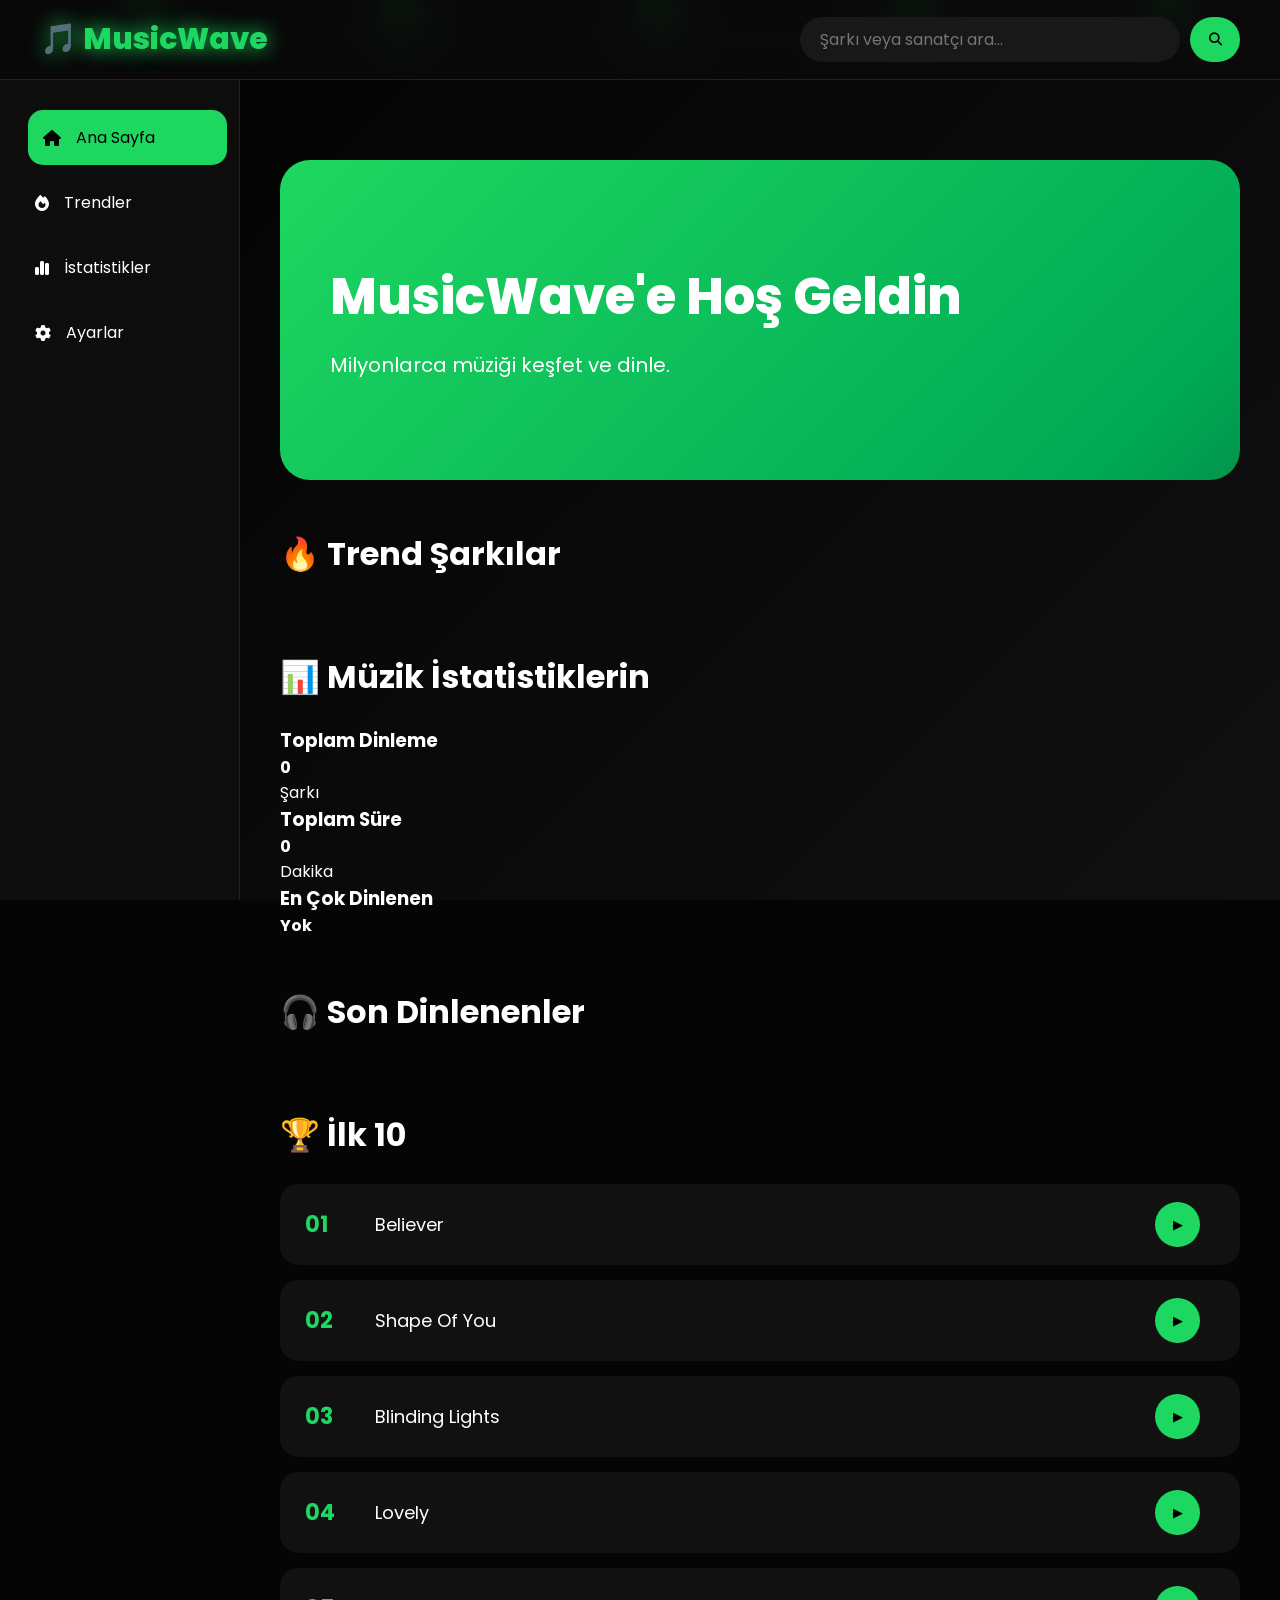
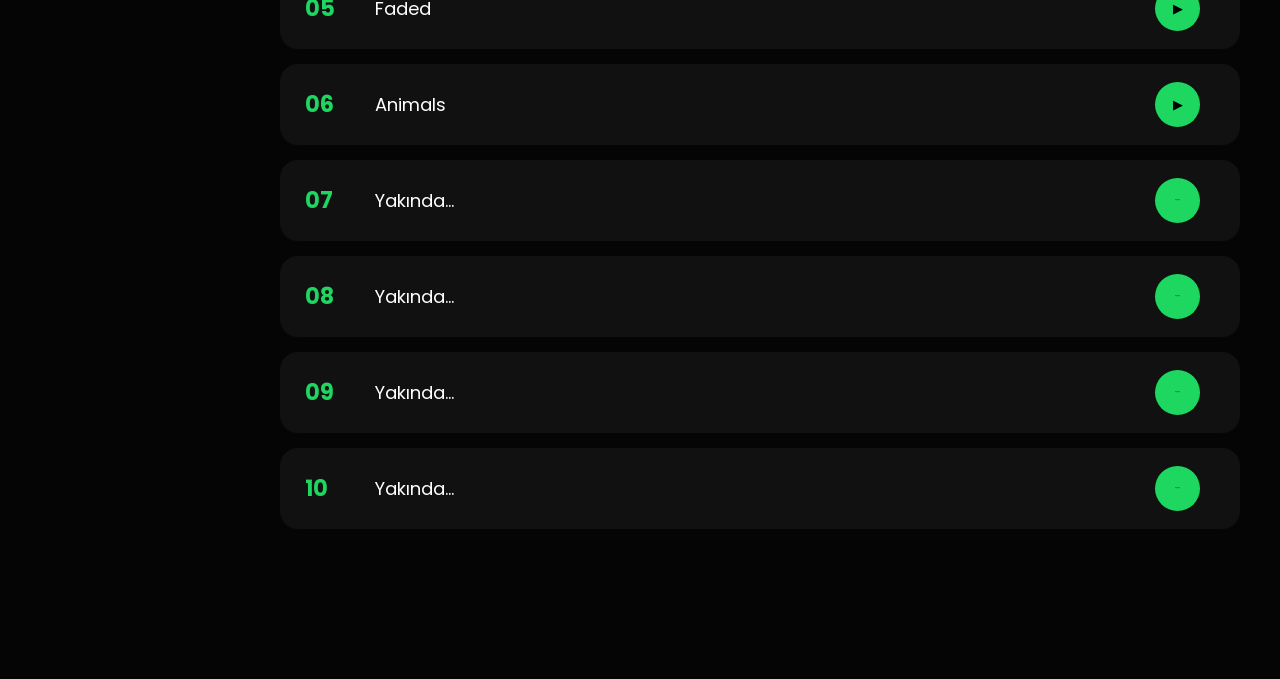
==== commit 5f386ba8: "Update index.html" ====
--- a/index.html
+++ b/index.html
@@ -23,6 +23,10 @@
 
 
 <body>
+
+
+
+<!-- ARKA PLAN -->
 
 
 <div class="background-animation">
@@ -37,6 +41,13 @@
 
 
 
+
+
+
+
+<!-- HEADER -->
+
+
 <header>
 
 
@@ -45,6 +56,8 @@
 🎵 MusicWave
 
 </div>
+
+
 
 
 
@@ -57,6 +70,7 @@
 placeholder="Şarkı veya sanatçı ara...">
 
 
+
 <button id="searchBtn">
 
 <i class="fa-solid fa-magnifying-glass"></i>
@@ -69,17 +83,6 @@
 
 
 
-<div class="profile">
-
-
-<img 
-id="profileImage"
-src="images/profile.png"
-alt="Profil">
-
-
-</div>
-
 
 </header>
 
@@ -87,13 +90,18 @@
 
 
 
+
+
+<!-- SIDEBAR -->
+
+
 <aside class="sidebar">
 
 
 <ul>
 
 
-<li class="active" id="homeBtn">
+<li id="homeBtn" class="active">
 
 <i class="fa-solid fa-house"></i>
 
@@ -115,9 +123,9 @@
 
 <li>
 
-<i class="fa-solid fa-heart"></i>
-
-Favoriler
+<i class="fa-solid fa-chart-simple"></i>
+
+İstatistikler
 
 </li>
 
@@ -125,33 +133,14 @@
 
 <li>
 
-<i class="fa-solid fa-music"></i>
-
-Albümler
+<i class="fa-solid fa-gear"></i>
+
+Ayarlar
 
 </li>
 
 
 
-<li>
-
-<i class="fa-solid fa-microphone"></i>
-
-Sanatçılar
-
-</li>
-
-
-
-<li id="settingsBtn">
-
-<i class="fa-solid fa-gear"></i>
-
-Ayarlar
-
-</li>
-
-
 </ul>
 
 
@@ -161,7 +150,19 @@
 
 
 
-<main>
+
+
+
+<!-- ANA İÇERİK -->
+
+
+<main id="mainContent">
+
+
+
+
+
+<!-- HOŞ GELDİN -->
 
 
 <section class="hero" id="heroSection">
@@ -169,14 +170,14 @@
 
 <h1>
 
-Müziğin Yeni Dünyasına Hoş Geldin
+MusicWave'e Hoş Geldin
 
 </h1>
 
 
 <p>
 
-Dinle, keşfet ve kendi müzik dünyanı oluştur.
+Milyonlarca müziği keşfet ve dinle.
 
 </p>
 
@@ -187,19 +188,24 @@
 
 
 
-<section id="songsSection">
+
+
+
+<!-- TREND ŞARKILAR -->
+
+
+<section class="songs-section" id="songsSection">
 
 
 <h2>
 
-Trend Şarkılar
+🔥 Trend Şarkılar
 
 </h2>
 
 
-<div 
-class="song-grid"
-id="songGrid">
+
+<div class="song-grid" id="songGrid">
 
 
 </div>
@@ -207,63 +213,319 @@
 
 </section>
 
-    <section class="recent-section" id="recentSection">
+    <!-- İSTATİSTİKLER -->
+
+
+<section class="stats-section" id="statsSection">
 
 
 <h2>
 
-Son Dinlenenler
+📊 Müzik İstatistiklerin
 
 </h2>
 
 
+
+<div class="stats-grid">
+
+
+
+<div class="stat-card">
+
+
+<h3>
+
+Toplam Dinleme
+
+</h3>
+
+
+<strong id="totalSongs">
+
+0
+
+</strong>
+
+
+<p>
+
+Şarkı
+
+</p>
+
+
+</div>
+
+
+
+
+
+<div class="stat-card">
+
+
+<h3>
+
+Toplam Süre
+
+</h3>
+
+
+<strong id="totalTime">
+
+0
+
+</strong>
+
+
+<p>
+
+Dakika
+
+</p>
+
+
+</div>
+
+
+
+
+
+<div class="stat-card">
+
+
+<h3>
+
+En Çok Dinlenen
+
+</h3>
+
+
+<strong id="mostPlayed">
+
+Yok
+
+</strong>
+
+
+</div>
+
+
+
+</div>
+
+
+</section>
+
+
+
+
+
+
+
+
+<!-- SON DİNLENENLER -->
+
+
+<section class="recent-section" id="recentSection">
+
+
+<h2>
+
+🎧 Son Dinlenenler
+
+</h2>
+
+
+
 <div class="song-grid" id="recentSongs">
 
 
 </div>
 
 
+
 </section>
 
 
 
 
 
-<section class="top10" id="topSection">
+
+
+<!-- İLK 10 -->
+
+
+<section class="top-section" id="topSection">
 
 
 <h2>
 
-İlk 10
+🏆 İlk 10
 
 </h2>
 
 
+
 <div class="playlist-list" id="topSongs">
 
 
+
+<div class="playlist-item">
+
+<span>01</span>
+
+<p>Believer</p>
+
+<button onclick="playSelected(0)">▶</button>
+
+</div>
+
+
+
+
+<div class="playlist-item">
+
+<span>02</span>
+
+<p>Shape Of You</p>
+
+<button onclick="playSelected(1)">▶</button>
+
+</div>
+
+
+
+
+<div class="playlist-item">
+
+<span>03</span>
+
+<p>Blinding Lights</p>
+
+<button onclick="playSelected(2)">▶</button>
+
+</div>
+
+
+
+
+<div class="playlist-item">
+
+<span>04</span>
+
+<p>Lovely</p>
+
+<button onclick="playSelected(3)">▶</button>
+
+</div>
+
+
+
+
+<div class="playlist-item">
+
+<span>05</span>
+
+<p>Faded</p>
+
+<button onclick="playSelected(4)">▶</button>
+
+</div>
+
+
+
+
+<div class="playlist-item">
+
+<span>06</span>
+
+<p>Animals</p>
+
+<button onclick="playSelected(5)">▶</button>
+
+</div>
+
+
+
+
+<div class="playlist-item">
+
+<span>07</span>
+
+<p>Yakında...</p>
+
+<button disabled>-</button>
+
+</div>
+
+
+
+
+<div class="playlist-item">
+
+<span>08</span>
+
+<p>Yakında...</p>
+
+<button disabled>-</button>
+
+</div>
+
+
+
+
+<div class="playlist-item">
+
+<span>09</span>
+
+<p>Yakında...</p>
+
+<button disabled>-</button>
+
+</div>
+
+
+
+
+<div class="playlist-item">
+
+<span>10</span>
+
+<p>Yakında...</p>
+
+<button disabled>-</button>
+
+</div>
+
+
+
 </div>
 
 
 </section>
 
-
-
-
-
-<!-- ARAMA SONUÇLARI -->
-
-
-<section id="searchResults">
-
-
-<h2 class="search-title">
-
-Arama Sonuçları
+    <!-- ARAMA SONUÇLARI -->
+
+
+<section class="search-results" id="searchResults">
+
+
+<h2>
+
+🔎 Arama Sonuçları
 
 </h2>
 
 
+<p id="noResults" class="no-results">
+
+Şu anlık böyle bir müzik yok.
+
+</p>
+
+
+
 <div class="song-grid" id="searchGrid">
 
 
@@ -271,13 +533,6 @@
 
 
 
-<div id="noResults" class="no-results" style="display:none;">
-
-Şu anlık böyle bir müzik yok.
-
-</div>
-
-
 </section>
 
 
@@ -285,12 +540,6 @@
 
 
 
-</main>
-
-
-
-
-
 
 
 <!-- MÜZİK PLAYER -->
@@ -300,12 +549,34 @@
 
 
 
+<!-- AÇMA BUTONU -->
+
+
+<button id="closePlayer">
+
+▼
+
+</button>
+
+
+
+<button id="openPlayer">
+
+▲
+
+</button>
+
+
+
+
+
+
+
 <div class="player-left">
 
 
-<img 
-id="playerImage"
-src="images/default.jpg">
+<img id="playerImage" src="images/default.jpg">
+
 
 
 <div>
@@ -313,11 +584,12 @@
 
 <h3 id="musicName">
 
-Şarkı seçilmedi
+Şarkı Seçilmedi
 
 </h3>
 
 
+
 <p id="artistName">
 
 Sanatçı
@@ -328,7 +600,9 @@
 </div>
 
 
-</div>
+
+</div>
+
 
 
 
@@ -386,7 +660,9 @@
 </button>
 
 
-</div>
+
+</div>
+
 
 
 
@@ -396,9 +672,6 @@
 <div class="player-right">
 
 
-<div class="time">
-
-
 <span id="currentTime">
 
 0:00
@@ -415,8 +688,6 @@
 
 </span>
 
-
-</div>
 
 
 
@@ -434,11 +705,6 @@
 
 
 
-<button id="closePlayer">
-
-▼
-
-</button>
 
 
 </footer>
@@ -447,34 +713,31 @@
 
 
 
-<button id="openPlayer">
-
-▲
-
-</button>
-
-
-
-
-
-<!-- ŞARKI SÖZLERİ -->
-
-
-<div class="lyrics-panel" id="lyricsPanel">
-
-
-<div class="lyrics-header">
+
+
+
+<!-- SES DOSYASI -->
+
+
+<audio id="audioPlayer"></audio>
+
+    <!-- AYARLAR PANELİ -->
+
+
+<div class="settings-panel" id="settingsPanel">
+
+
+<div class="settings-header">
 
 
 <h2>
 
-🎤 Şarkı Sözleri
+⚙ Ayarlar
 
 </h2>
 
 
-
-<button id="closeLyrics">
+<button id="closeSettings">
 
 ✕
 
@@ -485,41 +748,6 @@
 
 
 
-<p id="lyricsText">
-
-Şarkı sözleri burada görünecek.
-
-</p>
-
-
-</div>
-
-    <!-- AYARLAR PANELİ -->
-
-
-<div class="settings-panel" id="settingsPanel">
-
-
-<div class="settings-header">
-
-
-<h2>
-
-⚙ Ayarlar
-
-</h2>
-
-
-<button id="closeSettings">
-
-✕
-
-</button>
-
-
-</div>
-
-
 
 
 
@@ -528,7 +756,7 @@
 
 <span>
 
-🌙 Karanlık Mod
+🌙 Dark Mode
 
 </span>
 
@@ -555,12 +783,13 @@
 
 
 
+
 <div class="setting-item">
 
 
 <span>
 
-☀️ Aydınlık Mod
+☀️ Light Mode
 
 </span>
 
@@ -578,148 +807,47 @@
 
 
 
-<div class="setting-item">
-
+</div>
+
+
+
+
+
+
+
+
+<!-- MOBİL ALT MENÜ -->
+
+
+<nav class="mobile-nav">
+
+
+<button id="mobileHome">
+
+
+<i class="fa-solid fa-house"></i>
 
 <span>
 
-🎨 Tema
+Ana Sayfa
 
 </span>
 
 
-<select id="themeSelect">
-
-
-<option>
-
-Yeşil
-
-</option>
-
-
-<option>
-
-Siyah
-
-</option>
-
-
-<option>
-
-Beyaz
-
-</option>
-
-
-</select>
-
-
-</div>
-
-
-
-</div>
-
-
-
-
-
-
-
-
-<!-- PROFİL PANELİ -->
-
-
-<div class="profile-panel" id="profilePanel">
-
-
-
-<div class="profile-header">
-
-
-<h2>
-
-👤 Profil
-
-</h2>
-
-
-
-<button id="closeProfile">
-
-✕
-
-</button>
-
-
-</div>
-
-
-
-
-
-<div class="profile-content">
-
-
-<img 
-id="userAvatar"
-src="images/profile.png">
-
-
-
-<h3 id="username">
-
-Misafir
-
-</h3>
-
-
-
-
-<button id="loginBtn">
-
-Giriş Yap
-
-</button>
-
-
-
-<button id="registerBtn">
-
-Kayıt Ol
-
-</button>
-
-
-
-</div>
-
-
-</div>
-
-
-
-
-
-
-
-
-<!-- MOBİL ALT MENÜ -->
-
-
-<nav class="mobile-nav">
-
-
-<button id="mobileHome">
-
-
-<i class="fa-solid fa-house"></i>
-
+</button>
+
+
+
+
+
+<button>
+
+
+<i class="fa-solid fa-magnifying-glass"></i>
 
 <span>
 
-Ana Sayfa
+Ara
 
 </span>
 
@@ -730,16 +858,14 @@
 
 
 
-
-<button id="mobileSearch">
-
-
-<i class="fa-solid fa-magnifying-glass"></i>
-
+<button>
+
+
+<i class="fa-solid fa-music"></i>
 
 <span>
 
-Ara
+Müzik
 
 </span>
 
@@ -748,60 +874,14 @@
 
 
 
-
-
-
-
-<button id="mobileFavorite">
-
-
-<i class="fa-solid fa-heart"></i>
-
-
-<span>
-
-Favori
-
-</span>
-
-
-</button>
-
-
-
-
-
-
-
-<button id="mobileProfile">
-
-
-<i class="fa-solid fa-user"></i>
-
-
-<span>
-
-Profil
-
-</span>
-
-
-</button>
-
-
-
 </nav>
 
-    <!-- AUDIO PLAYER -->
-
-
-<audio id="audioPlayer"></audio>
-
-
-
-
-
-<!-- JAVASCRIPT -->
+
+
+
+
+
+
 
 
 <script src="script.js"></script>
@@ -810,4 +890,5 @@
 
 </body>
 
+
 </html>
--- a/style.css
+++ b/style.css
@@ -1,5 +1,5 @@
 /* =========================
-   MUSICWAVE V3 STYLE
+   MUSICWAVE V4 CSS
    PART 1
 ========================= */
 
@@ -34,15 +34,15 @@
 
 overflow-x:hidden;
 
-transition:.4s;
-
-}
+}
+
 
 
 
 
 /* SCROLL */
 
+
 ::-webkit-scrollbar{
 
 width:8px;
@@ -70,335 +70,323 @@
 
 
 
+
+
+/* BACKGROUND */
+
+
+.background-animation{
+
+position:fixed;
+
+top:0;
+
+left:0;
+
+width:100%;
+
+height:100%;
+
+z-index:-1;
+
+overflow:hidden;
+
+background:
+
+linear-gradient(
+135deg,
+#020202,
+#101010
+);
+
+}
+
+
+
+.background-animation span{
+
+position:absolute;
+
+width:35px;
+
+height:35px;
+
+background:#1ed76055;
+
+border-radius:50%;
+
+box-shadow:
+
+0 0 25px #1ed760;
+
+animation:
+
+float 18s infinite linear;
+
+}
+
+
+
+.background-animation span:nth-child(1){
+
+left:10%;
+
+animation-delay:0s;
+
+}
+
+
+
+.background-animation span:nth-child(2){
+
+left:30%;
+
+animation-delay:4s;
+
+}
+
+
+
+.background-animation span:nth-child(3){
+
+left:50%;
+
+animation-delay:8s;
+
+}
+
+
+
+.background-animation span:nth-child(4){
+
+left:70%;
+
+animation-delay:12s;
+
+}
+
+
+
+.background-animation span:nth-child(5){
+
+left:90%;
+
+animation-delay:16s;
+
+}
+
+
+
+
+@keyframes float{
+
+
+0%{
+
+transform:translateY(100vh);
+
+}
+
+
+
+100%{
+
+transform:translateY(-120vh);
+
+}
+
+
+}
+
+
+
+
+
+
+
+/* HEADER */
+
+
+header{
+
+position:fixed;
+
+top:0;
+
+left:0;
+
+width:100%;
+
+height:80px;
+
+display:flex;
+
+align-items:center;
+
+justify-content:space-between;
+
+padding:0 40px;
+
+background:
+
+rgba(10,10,10,.85);
+
+backdrop-filter:blur(20px);
+
+z-index:1000;
+
+border-bottom:
+
+1px solid #222;
+
+}
+
+
+
+
+
+.logo{
+
+font-size:30px;
+
+font-weight:800;
+
+color:#1ed760;
+
+cursor:pointer;
+
+text-shadow:
+
+0 0 20px #1ed760;
+
+}
+
+
+
+
+
+.search-box{
+
+display:flex;
+
+gap:10px;
+
+}
+
+
+
+.search-box input{
+
+width:380px;
+
+height:45px;
+
+border:none;
+
+outline:none;
+
+border-radius:30px;
+
+background:#181818;
+
+color:white;
+
+padding:0 20px;
+
+font-size:16px;
+
+}
+
+
+
+
+.search-box button{
+
+width:50px;
+
+height:45px;
+
+border:none;
+
+border-radius:30px;
+
+background:#1ed760;
+
+cursor:pointer;
+
+}
+
+
+
+
+
+
+.profile img{
+
+width:55px;
+
+height:55px;
+
+border-radius:50%;
+
+border:3px solid #1ed760;
+
+cursor:pointer;
+
+}
+
 /* =========================
-BACKGROUND
+   SIDEBAR
 ========================= */
 
 
-.background-animation{
+.sidebar{
 
 position:fixed;
 
-inset:0;
-
-z-index:-2;
-
-overflow:hidden;
-
-background:
-
-radial-gradient(circle at top,#143d22,#050505 50%);
-
-}
-
-
-
-.background-animation span{
-
-position:absolute;
-
-width:120px;
-
-height:120px;
-
-background:
-
-rgba(30,215,96,.15);
-
-border-radius:50%;
-
-filter:blur(5px);
-
-animation:
-
-move 18s infinite linear;
-
-}
-
-
-
-.background-animation span:nth-child(1){
-
-left:10%;
-
-animation-delay:0s;
-
-}
-
-
-
-.background-animation span:nth-child(2){
-
-left:30%;
-
-animation-delay:3s;
-
-}
-
-
-
-.background-animation span:nth-child(3){
-
-left:50%;
-
-animation-delay:6s;
-
-}
-
-
-
-.background-animation span:nth-child(4){
-
-left:70%;
-
-animation-delay:9s;
-
-}
-
-
-
-.background-animation span:nth-child(5){
-
-left:90%;
-
-animation-delay:12s;
-
-}
-
-
-
-
-@keyframes move{
-
-
-0%{
-
-transform:translateY(100vh) scale(.5);
-
-opacity:0;
-
-}
-
-
-50%{
-
-opacity:1;
-
-}
-
-
-100%{
-
-transform:translateY(-120vh) scale(1.5);
-
-opacity:0;
-
-}
-
-
-}
-
-
-
-
-
-
-/* =========================
-HEADER
-========================= */
-
-
-header{
-
-position:fixed;
-
-top:0;
+top:80px;
 
 left:0;
 
-width:100%;
-
-height:80px;
+width:240px;
+
+height:calc(100vh - 80px);
+
+background:#0d0d0d;
+
+padding:30px 20px;
+
+border-right:
+
+1px solid #222;
+
+}
+
+
+
+.sidebar ul{
+
+list-style:none;
+
+}
+
+
+
+.sidebar li{
 
 display:flex;
 
 align-items:center;
 
-justify-content:space-between;
-
-padding:0 35px;
-
-background:
-
-rgba(0,0,0,.75);
-
-backdrop-filter:blur(20px);
-
-z-index:1000;
-
-border-bottom:
-
-1px solid rgba(255,255,255,.08);
-
-}
-
-
-
-
-
-.logo{
-
-font-size:30px;
-
-font-weight:800;
-
-color:#1ed760;
+gap:15px;
+
+padding:15px;
+
+margin-bottom:10px;
+
+border-radius:15px;
 
 cursor:pointer;
-
-text-shadow:
-
-0 0 20px #1ed760;
-
-transition:.3s;
-
-}
-
-
-
-.logo:hover{
-
-transform:scale(1.08);
-
-}
-
-
-
-
-
-/* SEARCH */
-
-
-.search-box{
-
-display:flex;
-
-gap:10px;
-
-}
-
-
-
-.search-box input{
-
-width:420px;
-
-height:45px;
-
-border-radius:30px;
-
-border:none;
-
-outline:none;
-
-background:#181818;
-
-color:white;
-
-padding:0 20px;
-
-font-size:16px;
-
-}
-
-
-
-.search-box button{
-
-width:50px;
-
-height:45px;
-
-border:none;
-
-border-radius:50%;
-
-background:#1ed760;
-
-cursor:pointer;
-
-font-size:18px;
-
-}
-
-
-
-
-
-.profile img{
-
-width:55px;
-
-height:55px;
-
-border-radius:50%;
-
-border:3px solid #1ed760;
-
-cursor:pointer;
-
-}
-
-
-
-
-
-/* SIDEBAR */
-
-
-.sidebar{
-
-position:fixed;
-
-top:80px;
-
-left:0;
-
-width:240px;
-
-height:100%;
-
-background:#090909;
-
-padding:30px 20px;
-
-}
-
-
-
-.sidebar ul{
-
-list-style:none;
-
-}
-
-
-
-.sidebar li{
-
-padding:15px;
-
-margin-bottom:12px;
-
-border-radius:15px;
-
-cursor:pointer;
-
-display:flex;
-
-gap:12px;
-
-align-items:center;
 
 transition:.3s;
 
@@ -411,15 +399,20 @@
 
 background:#1ed760;
 
-color:black;
+color:#000;
 
 transform:translateX(8px);
 
 }
 
+
+
+
+
+
+
 /* =========================
-   MAIN CONTENT
-   PART 2
+MAIN
 ========================= */
 
 
@@ -435,14 +428,15 @@
 
 
 
-/* =========================
-   HERO
-========================= */
+
+
+
+/* HERO */
 
 
 .hero{
 
-height:330px;
+height:320px;
 
 border-radius:30px;
 
@@ -459,56 +453,53 @@
 linear-gradient(
 135deg,
 #1ed760,
-#0b5e2a,
+#00aa55,
 #111
 );
 
-background-size:300% 300%;
+background-size:200%;
 
 animation:
 
 heroMove 8s infinite;
 
-box-shadow:
-
-0 0 50px rgba(30,215,96,.25);
-
-overflow:hidden;
-
-position:relative;
-
 }
 
 
 
 @keyframes heroMove{
 
+
 0%{
 
 background-position:0%;
 
 }
 
+
 50%{
 
 background-position:100%;
 
 }
 
+
 100%{
 
 background-position:0%;
 
 }
 
-}
+
+}
+
 
 
 
 
 .hero h1{
 
-font-size:52px;
+font-size:50px;
 
 font-weight:800;
 
@@ -518,20 +509,15 @@
 
 .hero p{
 
+margin-top:15px;
+
 font-size:20px;
 
-margin-top:15px;
-
-color:#ddd;
-
-}
-
-
-
-
-/* =========================
-SECTION
-========================= */
+}
+
+
+
+
 
 
 section{
@@ -554,9 +540,10 @@
 
 
 
-/* =========================
-SONG GRID
-========================= */
+
+
+
+/* SONG GRID */
 
 
 .song-grid{
@@ -578,676 +565,499 @@
 
 
 
+
+/* SONG CARD */
+
+
+.song-card{
+
+background:#111;
+
+padding:18px;
+
+border-radius:25px;
+
+border:
+
+1px solid #222;
+
+transition:.3s;
+
+}
+
+
+
+.song-card:hover{
+
+transform:translateY(-10px);
+
+box-shadow:
+
+0 0 25px #1ed760;
+
+}
+
+
+
+
+.song-card img{
+
+width:100%;
+
+height:220px;
+
+object-fit:cover;
+
+border-radius:20px;
+
+}
+
+
+
+.song-card h3{
+
+margin-top:15px;
+
+font-size:21px;
+
+}
+
+
+
+.song-card p{
+
+color:#aaa;
+
+margin:8px 0;
+
+}
+
+
+
+
+
+.play-btn{
+
+width:100%;
+
+height:45px;
+
+border:none;
+
+border-radius:30px;
+
+background:#1ed760;
+
+font-weight:700;
+
+cursor:pointer;
+
+}
+
+
+
+.play-btn:hover{
+
+transform:scale(1.05);
+
+}
+
+
+
+
+
+
+
+/* SEARCH RESULT */
+
+
+#searchResults{
+
+display:none;
+
+}
+
+
+
+.no-results{
+
+margin-top:30px;
+
+font-size:20px;
+
+color:#aaa;
+
+}
+
 /* =========================
-SONG CARD
+   TOP 10
 ========================= */
 
 
-.song-card{
+.playlist-list{
+
+display:flex;
+
+flex-direction:column;
+
+gap:15px;
+
+}
+
+
+
+.playlist-item{
+
+display:grid;
+
+grid-template-columns:
+
+70px 1fr 60px;
+
+align-items:center;
 
 background:#111;
 
-border-radius:25px;
-
-padding:18px;
-
-border:
-
-1px solid rgba(255,255,255,.06);
-
-transition:.4s;
-
-position:relative;
-
-overflow:hidden;
-
-}
-
-
-
-.song-card:hover{
-
-transform:
-
-translateY(-10px);
+padding:18px 25px;
+
+border-radius:18px;
+
+transition:.3s;
+
+}
+
+
+
+.playlist-item:hover{
+
+background:#181818;
+
+transform:translateX(10px);
+
+}
+
+
+
+.playlist-item span{
+
+font-size:22px;
+
+font-weight:700;
+
+color:#1ed760;
+
+}
+
+
+
+.playlist-item p{
+
+font-size:18px;
+
+}
+
+
+
+.playlist-item button{
+
+width:45px;
+
+height:45px;
+
+border:none;
+
+border-radius:50%;
+
+background:#1ed760;
+
+cursor:pointer;
+
+}
+
+
+
+
+
+
+
+/* =========================
+ MUSIC PLAYER
+========================= */
+
+
+.player{
+
+position:fixed;
+
+bottom:0;
+
+left:0;
+
+width:100%;
+
+height:100px;
+
+background:
+
+rgba(10,10,10,.95);
+
+backdrop-filter:blur(20px);
+
+display:none;
+
+align-items:center;
+
+justify-content:space-between;
+
+padding:0 35px;
+
+z-index:3000;
+
+border-top:
+
+1px solid #222;
+
+}
+
+
+
+
+
+.player.closed{
+
+transform:translateY(70px);
+
+}
+
+
+
+
+
+#openPlayer{
+
+position:fixed;
+
+right:25px;
+
+bottom:20px;
+
+width:50px;
+
+height:50px;
+
+border:none;
+
+border-radius:50%;
+
+background:#1ed760;
+
+display:none;
+
+cursor:pointer;
+
+z-index:4000;
+
+}
+
+
+
+
+
+
+.player-left{
+
+display:flex;
+
+align-items:center;
+
+gap:15px;
+
+}
+
+
+
+.player-left img{
+
+width:70px;
+
+height:70px;
+
+border-radius:15px;
+
+object-fit:cover;
+
+}
+
+
+
+.player-left h3{
+
+font-size:18px;
+
+}
+
+
+
+.player-left p{
+
+color:#aaa;
+
+}
+
+
+
+
+
+
+
+.player-center{
+
+display:flex;
+
+gap:12px;
+
+}
+
+
+
+.player-center button{
+
+width:45px;
+
+height:45px;
+
+border:none;
+
+border-radius:50%;
+
+background:#222;
+
+color:white;
+
+cursor:pointer;
+
+font-size:18px;
+
+}
+
+
+
+.player-center button:hover{
+
+background:#1ed760;
+
+color:black;
+
+}
+
+
+
+.player-center button.active{
+
+background:#1ed760;
+
+color:black;
 
 box-shadow:
 
-0 0 35px rgba(30,215,96,.5);
-
-}
-
-
-
-
-.song-card img{
-
-width:100%;
-
-height:230px;
-
-object-fit:cover;
-
-border-radius:20px;
-
-}
-
-
-
-
-.song-card h3{
-
-font-size:22px;
-
-margin-top:15px;
-
-}
-
-
-
-.song-card p{
-
-color:#aaa;
-
-margin:5px 0 15px;
-
-font-size:14px;
-
-}
-
-
-
-
-.play-btn{
-
-width:100%;
-
-height:45px;
+0 0 20px #1ed760;
+
+}
+
+
+
+
+
+.player-right{
+
+display:flex;
+
+align-items:center;
+
+gap:15px;
+
+}
+
+
+
+#progress{
+
+width:250px;
+
+accent-color:#1ed760;
+
+}
+
+
+
+
+
+
+/* =========================
+ LYRICS PANEL
+========================= */
+
+
+.lyrics-panel{
+
+position:fixed;
+
+right:-420px;
+
+top:0;
+
+width:400px;
+
+height:100%;
+
+background:#111;
+
+padding:30px;
+
+z-index:3500;
+
+transition:.5s;
+
+}
+
+
+
+.lyrics-panel.active{
+
+right:0;
+
+}
+
+
+
+
+.lyrics-header{
+
+display:flex;
+
+justify-content:space-between;
+
+}
+
+
+
+.lyrics-header button{
+
+width:35px;
+
+height:35px;
 
 border:none;
 
-border-radius:30px;
-
-background:#1ed760;
-
-color:black;
-
-font-weight:700;
+border-radius:50%;
+
+background:#222;
+
+color:white;
 
 cursor:pointer;
 
-transition:.3s;
-
-}
-
-
-
-.play-btn:hover{
-
-transform:scale(1.05);
-
-box-shadow:
-
-0 0 25px #1ed760;
-
-}
-
-
-
-
-
-/* =========================
-SEARCH RESULTS
-========================= */
-
-
-#searchResults{
-
-display:none;
-
-}
-
-
-
-.search-title{
-
-font-size:35px;
-
-margin-bottom:30px;
-
-}
-
-
-
-.no-results{
-
-text-align:center;
-
-font-size:22px;
-
-color:#aaa;
-
-padding:50px;
-
-}
-
-
-
-
-
-/* =========================
-TOP 10
-========================= */
-
-
-.top10{
-
-margin-top:60px;
-
-}
-
-
-
-.playlist-list{
-
-display:flex;
-
-flex-direction:column;
-
-gap:15px;
-
-}
-
-
-
-
-
-.playlist-item{
-
-display:grid;
-
-grid-template-columns:
-
-60px 1fr 70px;
-
-align-items:center;
-
-background:#111;
-
-padding:18px 25px;
-
-border-radius:18px;
-
-transition:.3s;
-
-}
-
-
-
-.playlist-item:hover{
-
-background:#1b1b1b;
-
-transform:translateX(10px);
-
-}
-
-
-
-
-
-.playlist-item span{
-
-font-size:22px;
-
-font-weight:700;
-
-color:#1ed760;
-
-}
-
-
-
-.playlist-item p{
-
-font-size:18px;
-
-}
-
-
-
-.playlist-item button{
-
-width:45px;
-
-height:45px;
-
-border:none;
-
-border-radius:50%;
-
-background:#1ed760;
-
-cursor:pointer;
-
-font-size:18px;
-
-}
-
-
-
-
-
-.playlist-item button:hover{
-
-transform:scale(1.15);
-
-box-shadow:
-
-0 0 20px #1ed760;
-
-}
-
-
-
-
-
-/* =========================
-RECENT SONGS
-========================= */
-
-
-.recent-section{
-
-margin-top:60px;
-
-}
-
-
-
-.recent-grid{
-
-display:grid;
-
-grid-template-columns:
-
-repeat(3,1fr);
-
-gap:20px;
-
-  }
-
-/* =========================
-   MUSIC PLAYER
-   PART 3
-========================= */
-
-
-.player{
-
-position:fixed;
-
-left:0;
-
-bottom:0;
-
-width:100%;
-
-height:100px;
-
-background:
-
-rgba(10,10,10,.95);
-
-backdrop-filter:blur(25px);
-
-display:none;
-
-align-items:center;
-
-justify-content:space-between;
-
-padding:0 35px;
-
-z-index:3000;
-
-border-top:
-
-1px solid rgba(30,215,96,.25);
-
-transition:.5s;
-
-animation:
-
-playerShow .4s ease;
-
-}
-
-
-
-@keyframes playerShow{
-
-from{
-
-transform:translateY(100%);
-
-}
-
-to{
-
-transform:translateY(0);
-
-}
-
-}
-
-
-
-
-/* PANEL KAPALI */
-
-
-.player.closed{
-
-transform:
-
-translateY(70px);
-
-}
-
-
-
-
-
-/* GERİ AÇMA BUTONU */
-
-
-#openPlayer{
-
-position:fixed;
-
-bottom:20px;
-
-right:25px;
-
-width:50px;
-
-height:50px;
-
-border:none;
-
-border-radius:50%;
-
-background:#1ed760;
-
-font-size:22px;
-
-cursor:pointer;
-
-z-index:4000;
-
-display:none;
-
-box-shadow:
-
-0 0 25px #1ed760;
-
-}
-
-
-
-
-
-#openPlayer:hover{
-
-transform:scale(1.1);
-
-}
-
-
-
-
-
-/* SOL */
-
-
-.player-left{
-
-display:flex;
-
-align-items:center;
-
-gap:15px;
-
-}
-
-
-
-.player-left img{
-
-width:70px;
-
-height:70px;
-
-border-radius:15px;
-
-object-fit:cover;
-
-}
-
-
-
-.player-left h3{
-
-font-size:18px;
-
-}
-
-
-
-.player-left p{
-
-color:#aaa;
-
-font-size:14px;
-
-}
-
-
-
-
-
-/* ORTA */
-
-
-.player-center{
-
-display:flex;
-
-gap:12px;
-
-align-items:center;
-
-}
-
-
-
-.player-center button{
-
-width:45px;
-
-height:45px;
-
-border:none;
-
-border-radius:50%;
-
-background:#222;
-
-color:white;
-
-font-size:18px;
-
-cursor:pointer;
-
-transition:.3s;
-
-}
-
-
-
-.player-center button:hover{
-
-background:#1ed760;
-
-color:black;
-
-}
-
-
-
-
-
-/* AKTİF DURUM */
-
-
-.player-center button.active{
-
-background:#1ed760;
-
-color:black;
-
-box-shadow:
-
-0 0 20px #1ed760;
-
-}
-
-
-
-
-
-/* SAĞ */
-
-
-.player-right{
-
-display:flex;
-
-align-items:center;
-
-gap:15px;
-
-}
-
-
-
-.time{
-
-font-size:13px;
-
-color:#bbb;
-
-}
-
-
-
-#progress{
-
-width:260px;
-
-accent-color:#1ed760;
-
-cursor:pointer;
-
-}
-
-
-
-#volume{
-
-width:100px;
-
-accent-color:#1ed760;
-
-cursor:pointer;
-
-}
-
-
-
-
-
-/* =========================
- LYRICS
-========================= */
-
-
-.lyrics-panel{
-
-position:fixed;
-
-right:-420px;
-
-top:0;
-
-width:400px;
-
-height:100%;
-
-background:#101010;
-
-padding:30px;
-
-z-index:3500;
-
-transition:.5s;
-
-}
-
-
-
-.lyrics-panel.active{
-
-right:0;
-
-}
-
-
-
-.lyrics-header{
-
-display:flex;
-
-justify-content:space-between;
-
-align-items:center;
-
-}
-
-
-
-.lyrics-header button{
-
-width:35px;
-
-height:35px;
-
-border-radius:50%;
-
-border:none;
-
-background:#222;
-
-color:white;
-
-cursor:pointer;
-
-}
-
-
-
-
+}
 
 /* =========================
  SETTINGS
@@ -1258,10 +1068,10 @@
 
 position:fixed;
 
+top:100px;
+
 right:-400px;
 
-top:100px;
-
 width:350px;
 
 background:#111;
@@ -1272,13 +1082,12 @@
 
 z-index:3500;
 
-transition:.5s;
-
-}
-
-
-
-.settings-panel.active,
+transition:.4s;
+
+}
+
+
+
 .settings-panel.show{
 
 right:30px;
@@ -1288,6 +1097,36 @@
 
 
 
+.settings-header{
+
+display:flex;
+
+justify-content:space-between;
+
+margin-bottom:25px;
+
+}
+
+
+
+.settings-header button{
+
+width:35px;
+
+height:35px;
+
+border:none;
+
+border-radius:50%;
+
+background:#222;
+
+color:white;
+
+}
+
+
+
 .setting-item{
 
 display:flex;
@@ -1296,9 +1135,9 @@
 
 align-items:center;
 
+background:#181818;
+
 padding:15px;
-
-background:#1a1a1a;
 
 border-radius:15px;
 
@@ -1319,8 +1158,6 @@
 
 border-radius:20px;
 
-cursor:pointer;
-
 }
 
 
@@ -1332,12 +1169,12 @@
 
 .switch{
 
+position:relative;
+
 width:50px;
 
 height:25px;
 
-position:relative;
-
 }
 
 
@@ -1374,21 +1211,119 @@
 
 height:20px;
 
+background:white;
+
+border-radius:50%;
+
 left:3px;
 
-top:3px;
-
-background:white;
+top:2px;
+
+transition:.3s;
+
+}
+
+
+
+.switch input:checked + .slider{
+
+background:#1ed760;
+
+}
+
+
+
+.switch input:checked + .slider:before{
+
+transform:translateX(25px);
+
+}
+
+
+
+
+
+
+/* =========================
+ PROFILE
+========================= */
+
+
+.profile-panel{
+
+position:fixed;
+
+right:-350px;
+
+top:90px;
+
+width:320px;
+
+background:#111;
+
+padding:25px;
+
+border-radius:25px;
+
+z-index:3500;
+
+transition:.4s;
+
+}
+
+
+
+.profile-panel.active{
+
+right:30px;
+
+}
+
+
+
+.profile-header{
+
+display:flex;
+
+justify-content:space-between;
+
+}
+
+
+
+.profile-content{
+
+text-align:center;
+
+}
+
+
+
+.profile-content img{
+
+width:100px;
+
+height:100px;
 
 border-radius:50%;
 
-transition:.3s;
-
-}
-
-
-
-.switch input:checked + .slider{
+border:3px solid #1ed760;
+
+}
+
+
+
+.profile-content button{
+
+width:100%;
+
+padding:12px;
+
+margin-top:15px;
+
+border:none;
+
+border-radius:30px;
 
 background:#1ed760;
 
@@ -1396,140 +1331,14 @@
 
 
 
-.switch input:checked + .slider:before{
-
-transform:translateX(25px);
-
-}
+
+
 
 /* =========================
-   PROFILE PANEL
-   PART 4
+ LIGHT MODE
 ========================= */
 
 
-.profile-panel{
-
-position:fixed;
-
-right:-380px;
-
-top:100px;
-
-width:330px;
-
-background:#111;
-
-border-radius:25px;
-
-padding:25px;
-
-z-index:4000;
-
-transition:.5s;
-
-box-shadow:
-
-0 0 30px rgba(30,215,96,.3);
-
-}
-
-
-
-.profile-panel.active{
-
-right:30px;
-
-}
-
-
-
-.profile-header{
-
-display:flex;
-
-justify-content:space-between;
-
-align-items:center;
-
-}
-
-
-
-.profile-header button{
-
-width:35px;
-
-height:35px;
-
-border:none;
-
-border-radius:50%;
-
-background:#222;
-
-color:white;
-
-cursor:pointer;
-
-}
-
-
-
-
-.profile-content{
-
-text-align:center;
-
-}
-
-
-
-.profile-content img{
-
-width:100px;
-
-height:100px;
-
-border-radius:50%;
-
-border:3px solid #1ed760;
-
-margin:20px;
-
-}
-
-
-
-.profile-content button{
-
-width:100%;
-
-height:45px;
-
-border:none;
-
-border-radius:30px;
-
-margin-top:10px;
-
-background:#1ed760;
-
-font-weight:bold;
-
-cursor:pointer;
-
-}
-
-
-
-
-
-/* =========================
-LIGHT MODE
-========================= */
-
-
 body.light{
 
 background:#f5f5f5;
@@ -1540,18 +1349,10 @@
 
 
 
-body.light header{
-
-background:white;
-
-}
-
-
-
-body.light .sidebar,
 body.light .song-card,
 body.light .playlist-item,
 body.light .player,
+body.light .sidebar,
 body.light .settings-panel,
 body.light .profile-panel{
 
@@ -1563,10 +1364,11 @@
 
 
 
-body.light .song-card p,
-body.light .player-left p{
-
-color:#555;
+body.light input{
+
+background:#ddd;
+
+color:#111;
 
 }
 
@@ -1575,7 +1377,7 @@
 
 
 /* =========================
-MOBILE NAV
+ MOBILE NAV
 ========================= */
 
 
@@ -1590,7 +1392,7 @@
 
 
 /* =========================
-RESPONSIVE PC TABLET
+ MOBILE
 ========================= */
 
 
@@ -1609,9 +1411,15 @@
 
 margin-left:0;
 
-padding:
-
-100px 20px 160px;
+padding:100px 20px 150px;
+
+}
+
+
+
+.hero h1{
+
+font-size:35px;
 
 }
 
@@ -1619,7 +1427,84 @@
 
 .search-box input{
 
-width:250px;
+width:220px;
+
+}
+
+
+
+.player{
+
+height:auto;
+
+flex-direction:column;
+
+gap:15px;
+
+padding:15px;
+
+}
+
+
+
+}
+
+
+
+
+@media(max-width:700px){
+
+
+
+header{
+
+height:auto;
+
+padding:15px;
+
+flex-wrap:wrap;
+
+}
+
+
+
+.logo{
+
+font-size:22px;
+
+}
+
+
+
+.search-box{
+
+width:100%;
+
+}
+
+
+
+.search-box input{
+
+width:100%;
+
+}
+
+
+
+.song-grid{
+
+grid-template-columns:1fr;
+
+}
+
+
+
+.hero{
+
+height:260px;
+
+padding:25px;
 
 }
 
@@ -1627,242 +1512,61 @@
 
 .hero h1{
 
-font-size:38px;
-
-}
+font-size:30px;
+
+}
+
 
 
 
 .player{
 
-height:auto;
-
-min-height:120px;
+bottom:65px;
+
+}
+
+
+
+.mobile-nav{
+
+display:flex;
+
+position:fixed;
+
+bottom:0;
+
+left:0;
+
+width:100%;
+
+height:65px;
+
+background:#111;
+
+z-index:4000;
+
+justify-content:space-around;
+
+align-items:center;
+
+}
+
+
+
+.mobile-nav button{
+
+background:none;
+
+border:none;
+
+color:white;
+
+display:flex;
 
 flex-direction:column;
 
-gap:15px;
-
-padding:20px;
-
-}
-
-
-
-.player-left{
-
-width:100%;
-
-justify-content:center;
-
-}
-
-
-
-.player-right{
-
-width:100%;
-
-justify-content:center;
-
-}
-
-
-}
-
-
-
-
-
-/* =========================
-PHONE
-========================= */
-
-
-@media(max-width:700px){
-
-
-
-header{
-
-height:auto;
-
-padding:15px;
-
-flex-wrap:wrap;
-
-gap:15px;
-
-}
-
-
-
-.logo{
-
-font-size:24px;
-
-}
-
-
-
-.search-box{
-
-width:100%;
-
-}
-
-
-
-.search-box input{
-
-width:100%;
-
-}
-
-
-
-.profile img{
-
-width:45px;
-
-height:45px;
-
-}
-
-
-
-.hero{
-
-height:280px;
-
-padding:30px;
-
-}
-
-
-
-.hero h1{
-
-font-size:30px;
-
-}
-
-
-
-.hero p{
-
-font-size:16px;
-
-}
-
-
-
-
-
-.song-grid{
-
-grid-template-columns:1fr;
-
-}
-
-
-
-
-
-.playlist-item{
-
-grid-template-columns:
-
-40px 1fr 50px;
-
-padding:15px;
-
-}
-
-
-
-
-
-.player{
-
-bottom:65px;
-
-}
-
-
-
-.player-center button{
-
-width:38px;
-
-height:38px;
-
-font-size:15px;
-
-}
-
-
-
-#progress{
-
-width:170px;
-
-}
-
-
-
-#volume{
-
-display:none;
-
-}
-
-
-
-
-
-.mobile-nav{
-
-position:fixed;
-
-bottom:0;
-
-left:0;
-
-width:100%;
-
-height:65px;
-
-background:#111;
-
-display:flex;
-
-justify-content:space-around;
-
-align-items:center;
-
-z-index:5000;
-
-}
-
-
-
-.mobile-nav button{
-
-background:none;
-
-border:none;
-
-color:white;
-
-display:flex;
-
-flex-direction:column;
-
 gap:5px;
 
-font-size:12px;
-
 }
 
 
@@ -1892,93 +1596,4 @@
 }
 
 
-
-.profile-panel{
-
-width:90%;
-
-right:-100%;
-
-}
-
-
-
-.profile-panel.active{
-
-right:5%;
-
-}
-
-
-
-.lyrics-panel{
-
-width:100%;
-
-}
-
-
-
-}
-
-
-
-
-
-/* =========================
-ANIMATIONS
-========================= */
-
-
-.song-card{
-
-animation:
-
-cardFloat 5s infinite;
-
-}
-
-
-
-@keyframes cardFloat{
-
-
-0%{
-
-transform:translateY(0);
-
-}
-
-
-50%{
-
-transform:translateY(-6px);
-
-}
-
-
-100%{
-
-transform:translateY(0);
-
-}
-
-
-}
-
-
-
-
-button{
-
-transition:.3s;
-
-}
-
-
-
-button:active{
-
-transform:scale(.95);
-
-}
+}
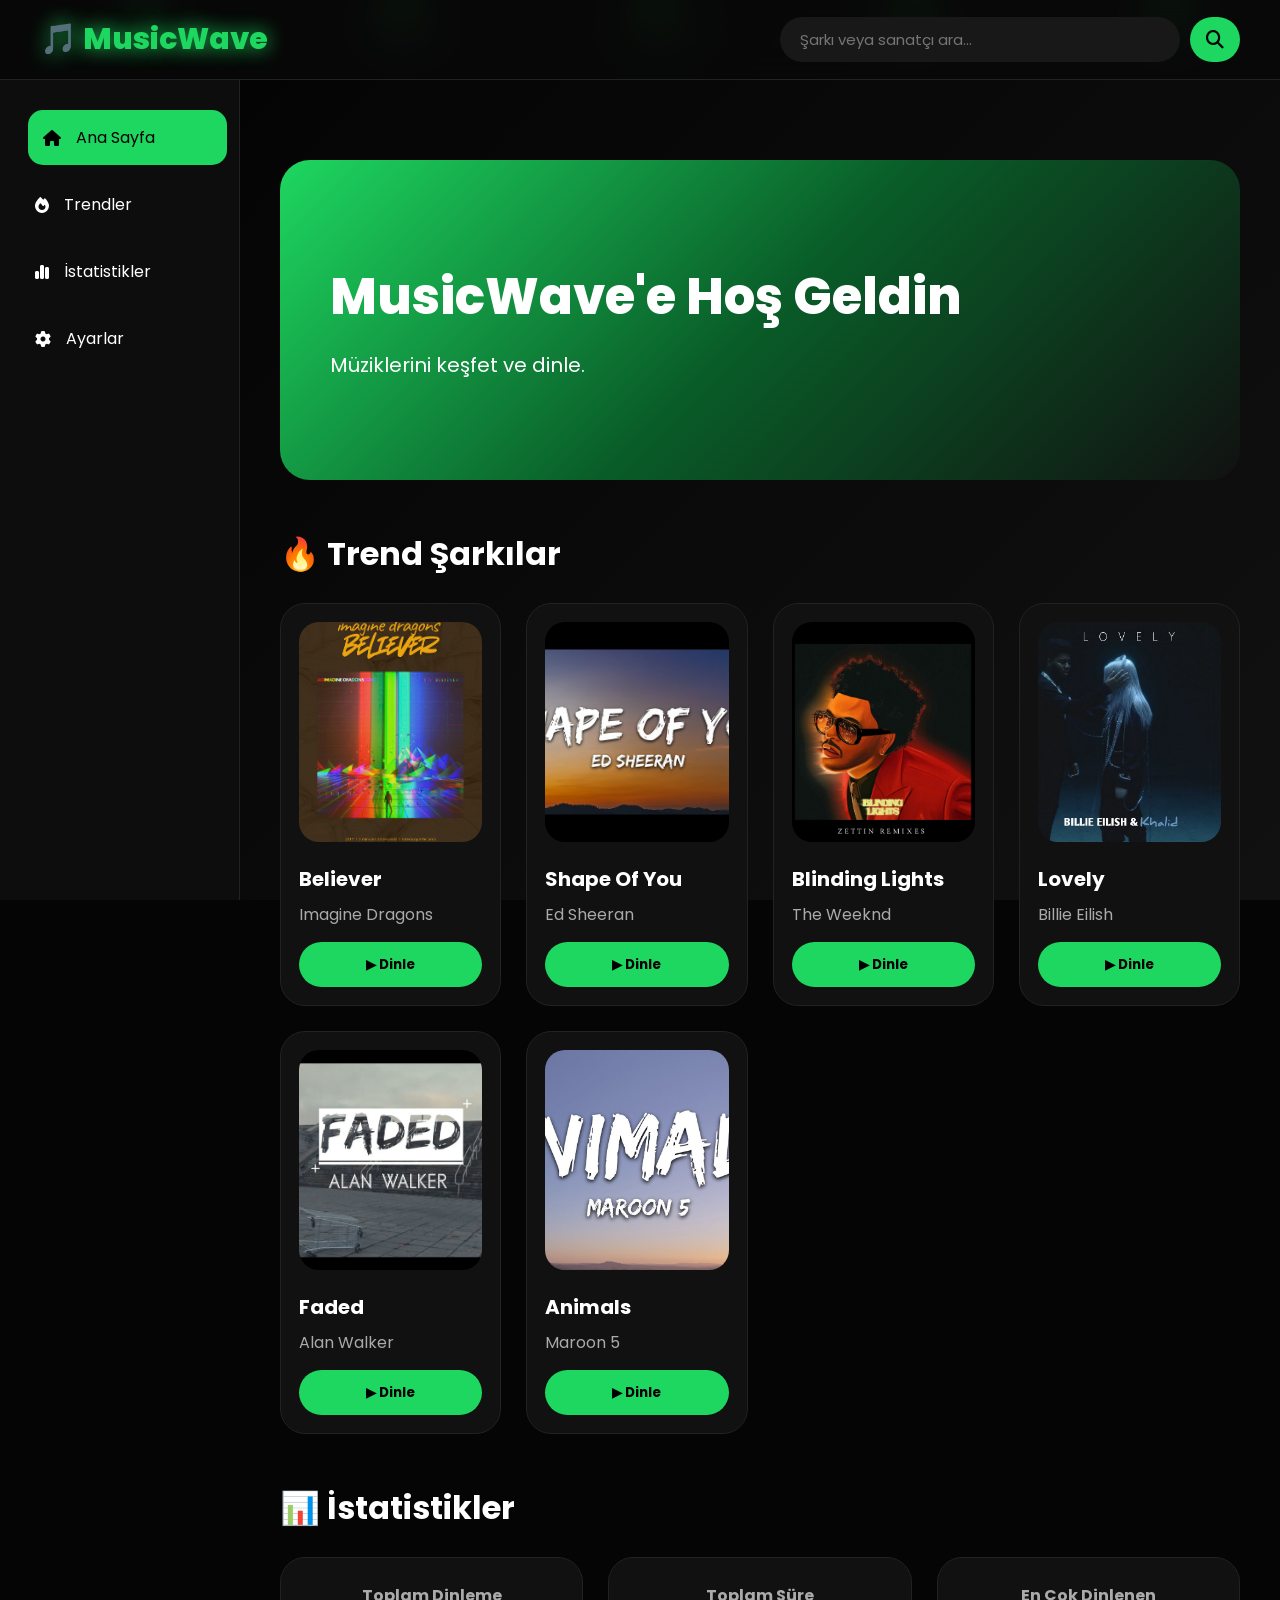
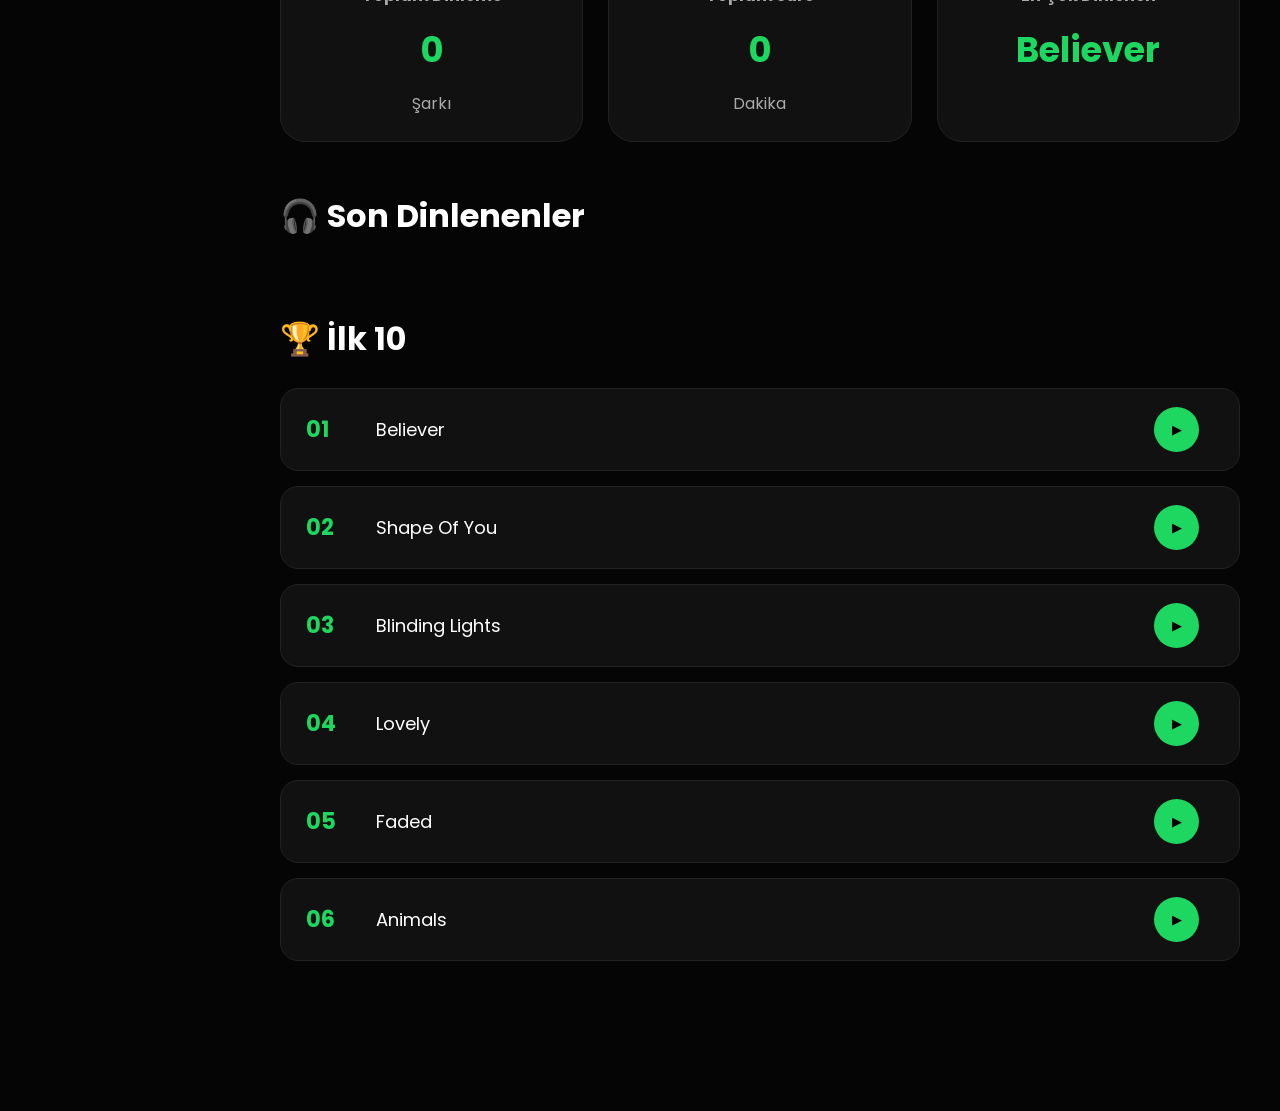
==== commit 7a12b044: "Refactor HTML structure and update content Updated various sections of the HTML structure, including" ====
--- a/index.html
+++ b/index.html
@@ -9,68 +9,44 @@
 
 <title>MusicWave</title>
 
-
 <link rel="stylesheet" href="style.css">
 
-
 <link href="https://fonts.googleapis.com/css2?family=Poppins:wght@300;400;500;600;700;800&display=swap" rel="stylesheet">
 
-
 <link rel="stylesheet" href="https://cdnjs.cloudflare.com/ajax/libs/font-awesome/6.6.0/css/all.min.css">
 
-
 </head>
 
 
 <body>
 
 
-
-<!-- ARKA PLAN -->
-
-
 <div class="background-animation">
-
 <span></span>
 <span></span>
 <span></span>
 <span></span>
 <span></span>
-
-</div>
-
-
-
-
-
-
-
-<!-- HEADER -->
+</div>
+
 
 
 <header>
 
 
 <div class="logo" id="homeLogo">
-
 🎵 MusicWave
-
-</div>
-
-
+</div>
 
 
 
 <div class="search-box">
-
 
 <input 
 id="searchInput"
-type="text"
 placeholder="Şarkı veya sanatçı ara...">
 
 
-
 <button id="searchBtn">
 
 <i class="fa-solid fa-magnifying-glass"></i>
@@ -81,20 +57,12 @@
 </div>
 
 
-
-
-
 </header>
 
 
 
 
 
-
-
-<!-- SIDEBAR -->
-
-
 <aside class="sidebar">
 
 
@@ -104,7 +72,6 @@
 <li id="homeBtn" class="active">
 
 <i class="fa-solid fa-house"></i>
-
 Ana Sayfa
 
 </li>
@@ -114,7 +81,6 @@
 <li>
 
 <i class="fa-solid fa-fire"></i>
-
 Trendler
 
 </li>
@@ -124,23 +90,20 @@
 <li>
 
 <i class="fa-solid fa-chart-simple"></i>
-
 İstatistikler
 
 </li>
 
 
 
-<li>
+<li id="settingsBtn">
 
 <i class="fa-solid fa-gear"></i>
-
 Ayarlar
 
 </li>
 
 
-
 </ul>
 
 
@@ -151,34 +114,19 @@
 
 
 
-
-
-<!-- ANA İÇERİK -->
-
-
-<main id="mainContent">
-
-
-
-
-
-<!-- HOŞ GELDİN -->
+<main>
 
 
 <section class="hero" id="heroSection">
 
 
 <h1>
-
 MusicWave'e Hoş Geldin
-
 </h1>
 
 
 <p>
-
-Milyonlarca müziği keşfet ve dinle.
-
+Müziklerini keşfet ve dinle.
 </p>
 
 
@@ -188,128 +136,83 @@
 
 
 
-
-
-
-<!-- TREND ŞARKILAR -->
-
-
-<section class="songs-section" id="songsSection">
+<section id="songsSection">
 
 
 <h2>
-
 🔥 Trend Şarkılar
-
 </h2>
 
 
-
-<div class="song-grid" id="songGrid">
-
-
-</div>
+<div class="song-grid" id="songGrid"></div>
 
 
 </section>
 
-    <!-- İSTATİSTİKLER -->
-
-
-<section class="stats-section" id="statsSection">
+
+
+
+
+<section id="statsSection">
 
 
 <h2>
-
-📊 Müzik İstatistiklerin
-
+📊 İstatistikler
 </h2>
 
 
-
 <div class="stats-grid">
 
 
-
 <div class="stat-card">
 
-
 <h3>
-
 Toplam Dinleme
-
 </h3>
 
-
 <strong id="totalSongs">
-
 0
-
 </strong>
 
-
 <p>
-
 Şarkı
-
 </p>
 
-
-</div>
-
+</div>
 
 
 
 
 <div class="stat-card">
 
-
 <h3>
-
 Toplam Süre
-
 </h3>
 
-
 <strong id="totalTime">
-
 0
-
 </strong>
 
-
 <p>
-
 Dakika
-
 </p>
 
-
-</div>
-
+</div>
 
 
 
 
 <div class="stat-card">
 
-
 <h3>
-
 En Çok Dinlenen
-
 </h3>
 
-
 <strong id="mostPlayed">
-
 Yok
-
 </strong>
 
-
-</div>
-
+</div>
 
 
 </div>
@@ -321,218 +224,61 @@
 
 
 
-
-
-
-<!-- SON DİNLENENLER -->
-
-
-<section class="recent-section" id="recentSection">
+<section id="recentSection">
 
 
 <h2>
-
 🎧 Son Dinlenenler
-
 </h2>
 
 
-
 <div class="song-grid" id="recentSongs">
 
-
-</div>
-
+</div>
 
 
 </section>
 
-
-
-
-
-
-
-<!-- İLK 10 -->
-
-
-<section class="top-section" id="topSection">
+    <section id="topSection">
 
 
 <h2>
-
 🏆 İlk 10
-
 </h2>
 
 
-
 <div class="playlist-list" id="topSongs">
 
 
-
-<div class="playlist-item">
-
-<span>01</span>
-
-<p>Believer</p>
-
-<button onclick="playSelected(0)">▶</button>
-
-</div>
-
-
-
-
-<div class="playlist-item">
-
-<span>02</span>
-
-<p>Shape Of You</p>
-
-<button onclick="playSelected(1)">▶</button>
-
-</div>
-
-
-
-
-<div class="playlist-item">
-
-<span>03</span>
-
-<p>Blinding Lights</p>
-
-<button onclick="playSelected(2)">▶</button>
-
-</div>
-
-
-
-
-<div class="playlist-item">
-
-<span>04</span>
-
-<p>Lovely</p>
-
-<button onclick="playSelected(3)">▶</button>
-
-</div>
-
-
-
-
-<div class="playlist-item">
-
-<span>05</span>
-
-<p>Faded</p>
-
-<button onclick="playSelected(4)">▶</button>
-
-</div>
-
-
-
-
-<div class="playlist-item">
-
-<span>06</span>
-
-<p>Animals</p>
-
-<button onclick="playSelected(5)">▶</button>
-
-</div>
-
-
-
-
-<div class="playlist-item">
-
-<span>07</span>
-
-<p>Yakında...</p>
-
-<button disabled>-</button>
-
-</div>
-
-
-
-
-<div class="playlist-item">
-
-<span>08</span>
-
-<p>Yakında...</p>
-
-<button disabled>-</button>
-
-</div>
-
-
-
-
-<div class="playlist-item">
-
-<span>09</span>
-
-<p>Yakında...</p>
-
-<button disabled>-</button>
-
-</div>
-
-
-
-
-<div class="playlist-item">
-
-<span>10</span>
-
-<p>Yakında...</p>
-
-<button disabled>-</button>
-
-</div>
-
-
-
 </div>
 
 
 </section>
 
-    <!-- ARAMA SONUÇLARI -->
+
+
 
 
 <section class="search-results" id="searchResults">
 
 
 <h2>
-
 🔎 Arama Sonuçları
-
 </h2>
 
 
+<div class="song-grid" id="searchGrid">
+
+</div>
+
+
 <p id="noResults" class="no-results">
 
-Şu anlık böyle bir müzik yok.
+Sonuç bulunamadı.
 
 </p>
 
 
-
-<div class="song-grid" id="searchGrid">
-
-
-</div>
-
-
-
 </section>
 
 
@@ -540,33 +286,26 @@
 
 
 
-
-
-<!-- MÜZİK PLAYER -->
+</main>
+
+
+
+
+
+
 
 
 <footer class="player" id="player">
 
 
-
-<!-- AÇMA BUTONU -->
-
-
 <button id="closePlayer">
-
 ▼
-
-</button>
-
+</button>
 
 
 <button id="openPlayer">
-
 ▲
-
-</button>
-
-
+</button>
 
 
 
@@ -575,32 +314,27 @@
 <div class="player-left">
 
 
-<img id="playerImage" src="images/default.jpg">
+<img 
+id="playerImage"
+src="images/default.jpg">
 
 
 
 <div>
 
-
 <h3 id="musicName">
-
 Şarkı Seçilmedi
-
 </h3>
 
 
-
 <p id="artistName">
-
 Sanatçı
-
 </p>
 
 
 </div>
 
 
-
 </div>
 
 
@@ -612,57 +346,37 @@
 <div class="player-center">
 
 
-
 <button id="shuffle">
-
 🔀
-
-</button>
-
+</button>
 
 
 <button id="prev">
-
 ⏮
-
-</button>
-
+</button>
 
 
 <button id="play">
-
 ▶
-
-</button>
-
+</button>
 
 
 <button id="pause">
-
 ⏸
-
-</button>
-
+</button>
 
 
 <button id="next">
-
 ⏭
-
-</button>
-
+</button>
 
 
 <button id="repeat">
-
 🔁
-
-</button>
-
-
-
-</div>
-
+</button>
+
+
+</div>
 
 
 
@@ -673,9 +387,7 @@
 
 
 <span id="currentTime">
-
 0:00
-
 </span>
 
 
@@ -683,12 +395,8 @@
 
 
 <span id="duration">
-
 0:00
-
-</span>
-
-
+</span>
 
 
 
@@ -700,10 +408,7 @@
 value="0">
 
 
-
-</div>
-
-
+</div>
 
 
 
@@ -715,13 +420,12 @@
 
 
 
-
-<!-- SES DOSYASI -->
-
-
 <audio id="audioPlayer"></audio>
 
-    <!-- AYARLAR PANELİ -->
+
+
+
+
 
 
 <div class="settings-panel" id="settingsPanel">
@@ -731,49 +435,35 @@
 
 
 <h2>
-
 ⚙ Ayarlar
-
 </h2>
 
 
 <button id="closeSettings">
-
 ✕
-
-</button>
-
-
-</div>
-
-
-
+</button>
+
+
+</div>
 
 
 
 <div class="setting-item">
 
-
 <span>
-
 🌙 Dark Mode
-
-</span>
-
+</span>
 
 
 <label class="switch">
-
 
 <input 
 type="checkbox"
 id="darkMode"
 checked>
 
-
 <span class="slider"></span>
 
-
 </label>
 
 
@@ -781,42 +471,27 @@
 
 
 
-
-
-
 <div class="setting-item">
 
-
 <span>
-
 ☀️ Light Mode
-
 </span>
 
 
 <button id="lightMode">
-
 Aç
-
-</button>
-
-
-</div>
-
-
-
-
-
-</div>
-
-
-
-
-
-
-
-
-<!-- MOBİL ALT MENÜ -->
+</button>
+
+
+</div>
+
+
+</div>
+
+
+
+
+
 
 
 <nav class="mobile-nav">
@@ -824,54 +499,37 @@
 
 <button id="mobileHome">
 
-
 <i class="fa-solid fa-house"></i>
 
 <span>
-
 Ana Sayfa
-
-</span>
-
-
-</button>
-
-
+</span>
+
+</button>
 
 
 
 <button>
 
-
 <i class="fa-solid fa-magnifying-glass"></i>
 
 <span>
-
 Ara
-
-</span>
-
-
-</button>
-
-
+</span>
+
+</button>
 
 
 
 <button>
 
-
 <i class="fa-solid fa-music"></i>
 
 <span>
-
 Müzik
-
-</span>
-
-
-</button>
-
+</span>
+
+</button>
 
 
 </nav>
@@ -881,14 +539,9 @@
 
 
 
-
-
-
 <script src="script.js"></script>
 
 
-
 </body>
 
-
 </html>
--- a/style.css
+++ b/style.css
@@ -1,5 +1,5 @@
 /* =========================
-   MUSICWAVE V4 CSS
+   MUSICWAVE CSS V1
    PART 1
 ========================= */
 
@@ -7,17 +7,33 @@
 @import url('https://fonts.googleapis.com/css2?family=Poppins:wght@300;400;500;600;700;800&display=swap');
 
 
+
 *{
 
 margin:0;
+
 padding:0;
+
 box-sizing:border-box;
+
 font-family:'Poppins',sans-serif;
 
 }
 
 
 
+body{
+
+background:#050505;
+
+color:white;
+
+overflow-x:hidden;
+
+}
+
+
+
 html{
 
 scroll-behavior:smooth;
@@ -26,21 +42,10 @@
 
 
 
-body{
-
-background:#050505;
-
-color:white;
-
-overflow-x:hidden;
-
-}
-
-
-
-
-
-/* SCROLL */
+
+
+
+/* SCROLLBAR */
 
 
 ::-webkit-scrollbar{
@@ -50,6 +55,7 @@
 }
 
 
+
 ::-webkit-scrollbar-thumb{
 
 background:#1ed760;
@@ -72,6 +78,7 @@
 
 
 
+
 /* BACKGROUND */
 
 
@@ -79,26 +86,26 @@
 
 position:fixed;
 
+width:100%;
+
+height:100%;
+
 top:0;
 
 left:0;
 
-width:100%;
-
-height:100%;
-
 z-index:-1;
-
-overflow:hidden;
 
 background:
 
 linear-gradient(
 135deg,
 #020202,
-#101010
+#111
 );
 
+overflow:hidden;
+
 }
 
 
@@ -117,11 +124,11 @@
 
 box-shadow:
 
-0 0 25px #1ed760;
+0 0 30px #1ed760;
 
 animation:
 
-float 18s infinite linear;
+float 20s linear infinite;
 
 }
 
@@ -131,8 +138,6 @@
 
 left:10%;
 
-animation-delay:0s;
-
 }
 
 
@@ -141,7 +146,7 @@
 
 left:30%;
 
-animation-delay:4s;
+animation-delay:5s;
 
 }
 
@@ -151,7 +156,7 @@
 
 left:50%;
 
-animation-delay:8s;
+animation-delay:10s;
 
 }
 
@@ -161,7 +166,7 @@
 
 left:70%;
 
-animation-delay:12s;
+animation-delay:15s;
 
 }
 
@@ -171,10 +176,9 @@
 
 left:90%;
 
-animation-delay:16s;
-
-}
-
+animation-delay:18s;
+
+}
 
 
 
@@ -203,7 +207,6 @@
 
 
 
-
 /* HEADER */
 
 
@@ -227,17 +230,13 @@
 
 padding:0 40px;
 
-background:
-
-rgba(10,10,10,.85);
+background:#090909dd;
 
 backdrop-filter:blur(20px);
 
 z-index:1000;
 
-border-bottom:
-
-1px solid #222;
+border-bottom:1px solid #222;
 
 }
 
@@ -265,6 +264,7 @@
 
 
 
+
 .search-box{
 
 display:flex;
@@ -277,7 +277,7 @@
 
 .search-box input{
 
-width:380px;
+width:400px;
 
 height:45px;
 
@@ -287,16 +287,15 @@
 
 border-radius:30px;
 
+padding:0 20px;
+
 background:#181818;
 
 color:white;
 
-padding:0 20px;
-
-font-size:16px;
-
-}
-
+font-size:15px;
+
+}
 
 
 
@@ -314,24 +313,7 @@
 
 cursor:pointer;
 
-}
-
-
-
-
-
-
-.profile img{
-
-width:55px;
-
-height:55px;
-
-border-radius:50%;
-
-border:3px solid #1ed760;
-
-cursor:pointer;
+font-size:18px;
 
 }
 
@@ -356,9 +338,7 @@
 
 padding:30px 20px;
 
-border-right:
-
-1px solid #222;
+border-right:1px solid #222;
 
 }
 
@@ -382,7 +362,7 @@
 
 padding:15px;
 
-margin-bottom:10px;
+margin-bottom:12px;
 
 border-radius:15px;
 
@@ -399,7 +379,7 @@
 
 background:#1ed760;
 
-color:#000;
+color:black;
 
 transform:translateX(8px);
 
@@ -412,7 +392,7 @@
 
 
 /* =========================
-MAIN
+ MAIN
 ========================= */
 
 
@@ -425,7 +405,6 @@
 110px 40px 150px;
 
 }
-
 
 
 
@@ -453,47 +432,11 @@
 linear-gradient(
 135deg,
 #1ed760,
-#00aa55,
+#095c28,
 #111
 );
 
-background-size:200%;
-
-animation:
-
-heroMove 8s infinite;
-
-}
-
-
-
-@keyframes heroMove{
-
-
-0%{
-
-background-position:0%;
-
-}
-
-
-50%{
-
-background-position:100%;
-
-}
-
-
-100%{
-
-background-position:0%;
-
-}
-
-
-}
-
-
+}
 
 
 
@@ -535,8 +478,6 @@
 margin-bottom:25px;
 
 }
-
-
 
 
 
@@ -577,9 +518,7 @@
 
 border-radius:25px;
 
-border:
-
-1px solid #222;
+border:1px solid #222;
 
 transition:.3s;
 
@@ -618,7 +557,7 @@
 
 margin-top:15px;
 
-font-size:21px;
+font-size:20px;
 
 }
 
@@ -628,9 +567,10 @@
 
 color:#aaa;
 
-margin:8px 0;
-
-}
+margin:8px 0 15px;
+
+}
+
 
 
 
@@ -656,6 +596,8 @@
 
 
 
+
+
 .play-btn:hover{
 
 transform:scale(1.05);
@@ -668,10 +610,172 @@
 
 
 
-/* SEARCH RESULT */
-
-
-#searchResults{
+
+/* =========================
+ STATS
+========================= */
+
+
+
+.stats-grid{
+
+display:grid;
+
+grid-template-columns:
+
+repeat(3,1fr);
+
+gap:25px;
+
+}
+
+
+
+.stat-card{
+
+background:#111;
+
+border-radius:25px;
+
+padding:25px;
+
+border:1px solid #222;
+
+text-align:center;
+
+}
+
+
+
+.stat-card h3{
+
+color:#aaa;
+
+font-size:16px;
+
+}
+
+
+
+.stat-card strong{
+
+display:block;
+
+font-size:35px;
+
+color:#1ed760;
+
+margin:15px 0;
+
+}
+
+
+
+.stat-card p{
+
+color:#aaa;
+
+}
+
+/* =========================
+   RECENT + TOP 10
+========================= */
+
+
+.playlist-list{
+
+display:flex;
+
+flex-direction:column;
+
+gap:15px;
+
+}
+
+
+
+.playlist-item{
+
+display:grid;
+
+grid-template-columns:
+
+70px 1fr 60px;
+
+align-items:center;
+
+background:#111;
+
+padding:18px 25px;
+
+border-radius:18px;
+
+border:1px solid #222;
+
+transition:.3s;
+
+}
+
+
+
+.playlist-item:hover{
+
+background:#181818;
+
+transform:translateX(10px);
+
+}
+
+
+
+.playlist-item span{
+
+font-size:22px;
+
+font-weight:700;
+
+color:#1ed760;
+
+}
+
+
+
+.playlist-item p{
+
+font-size:18px;
+
+}
+
+
+
+.playlist-item button{
+
+width:45px;
+
+height:45px;
+
+border:none;
+
+border-radius:50%;
+
+background:#1ed760;
+
+cursor:pointer;
+
+}
+
+
+
+
+
+
+
+/* =========================
+ SEARCH
+========================= */
+
+
+.search-results{
 
 display:none;
 
@@ -681,892 +785,713 @@
 
 .no-results{
 
-margin-top:30px;
+color:#aaa;
 
 font-size:20px;
 
+margin-top:20px;
+
+}
+
+
+
+
+
+
+
+/* =========================
+ PLAYER
+========================= */
+
+
+.player{
+
+position:fixed;
+
+bottom:0;
+
+left:0;
+
+width:100%;
+
+height:100px;
+
+background:#090909ee;
+
+backdrop-filter:blur(20px);
+
+display:none;
+
+align-items:center;
+
+justify-content:space-between;
+
+padding:0 35px;
+
+border-top:1px solid #222;
+
+z-index:3000;
+
+transition:.4s;
+
+}
+
+
+
+
+.player.closed{
+
+transform:translateY(100%);
+
+}
+
+
+
+
+
+#closePlayer{
+
+position:absolute;
+
+top:-35px;
+
+left:50%;
+
+transform:translateX(-50%);
+
+width:45px;
+
+height:30px;
+
+border:none;
+
+border-radius:20px 20px 0 0;
+
+background:#1ed760;
+
+cursor:pointer;
+
+}
+
+
+
+#openPlayer{
+
+display:none;
+
+position:fixed;
+
+bottom:20px;
+
+right:25px;
+
+width:50px;
+
+height:50px;
+
+border:none;
+
+border-radius:50%;
+
+background:#1ed760;
+
+cursor:pointer;
+
+z-index:4000;
+
+font-size:20px;
+
+}
+
+
+
+#openPlayer.show{
+
+display:block;
+
+}
+
+
+
+
+
+
+
+.player-left{
+
+display:flex;
+
+align-items:center;
+
+gap:15px;
+
+}
+
+
+
+.player-left img{
+
+width:70px;
+
+height:70px;
+
+border-radius:15px;
+
+object-fit:cover;
+
+}
+
+
+
+.player-left h3{
+
+font-size:18px;
+
+}
+
+
+
+.player-left p{
+
 color:#aaa;
 
 }
 
+
+
+
+
+
+.player-center{
+
+display:flex;
+
+gap:12px;
+
+}
+
+
+
+.player-center button{
+
+width:45px;
+
+height:45px;
+
+border:none;
+
+border-radius:50%;
+
+background:#222;
+
+color:white;
+
+cursor:pointer;
+
+font-size:18px;
+
+}
+
+
+
+.player-center button:hover{
+
+background:#1ed760;
+
+color:black;
+
+}
+
+
+
+.player-center button.active{
+
+background:#1ed760;
+
+color:black;
+
+box-shadow:
+
+0 0 20px #1ed760;
+
+}
+
+
+
+
+
+
+.player-right{
+
+display:flex;
+
+align-items:center;
+
+gap:10px;
+
+}
+
+
+
+#progress{
+
+width:250px;
+
+accent-color:#1ed760;
+
+}
+
 /* =========================
-   TOP 10
+ SETTINGS PANEL
 ========================= */
 
 
-.playlist-list{
+.settings-panel{
+
+position:fixed;
+
+top:100px;
+
+right:-400px;
+
+width:350px;
+
+background:#111;
+
+padding:25px;
+
+border-radius:25px;
+
+z-index:3500;
+
+transition:.4s;
+
+border:1px solid #222;
+
+}
+
+
+
+.settings-panel.show{
+
+right:30px;
+
+}
+
+
+
+
+.settings-header{
 
 display:flex;
 
+justify-content:space-between;
+
+align-items:center;
+
+margin-bottom:25px;
+
+}
+
+
+
+.settings-header button{
+
+width:35px;
+
+height:35px;
+
+border:none;
+
+border-radius:50%;
+
+background:#222;
+
+color:white;
+
+cursor:pointer;
+
+}
+
+
+
+
+
+.setting-item{
+
+display:flex;
+
+justify-content:space-between;
+
+align-items:center;
+
+background:#181818;
+
+padding:15px;
+
+border-radius:15px;
+
+margin-bottom:15px;
+
+}
+
+
+
+.setting-item button{
+
+background:#1ed760;
+
+border:none;
+
+padding:8px 18px;
+
+border-radius:20px;
+
+cursor:pointer;
+
+}
+
+
+
+
+
+
+/* SWITCH */
+
+
+.switch{
+
+position:relative;
+
+width:50px;
+
+height:25px;
+
+}
+
+
+
+.switch input{
+
+display:none;
+
+}
+
+
+
+.slider{
+
+position:absolute;
+
+inset:0;
+
+background:#555;
+
+border-radius:30px;
+
+cursor:pointer;
+
+}
+
+
+
+.slider:before{
+
+content:"";
+
+position:absolute;
+
+width:20px;
+
+height:20px;
+
+background:white;
+
+border-radius:50%;
+
+top:2px;
+
+left:3px;
+
+transition:.3s;
+
+}
+
+
+
+.switch input:checked + .slider{
+
+background:#1ed760;
+
+}
+
+
+
+.switch input:checked + .slider:before{
+
+transform:translateX(24px);
+
+}
+
+
+
+
+
+
+
+/* LIGHT MODE */
+
+
+body.light{
+
+background:#f5f5f5;
+
+color:#111;
+
+}
+
+
+
+body.light .song-card,
+body.light .stat-card,
+body.light .playlist-item,
+body.light .sidebar,
+body.light .player,
+body.light .settings-panel{
+
+background:white;
+
+color:#111;
+
+}
+
+
+
+body.light .playlist-item p{
+
+color:#111;
+
+}
+
+
+
+body.light .sidebar{
+
+border-color:#ddd;
+
+}
+
+
+
+
+
+
+
+/* MOBILE NAV */
+
+
+.mobile-nav{
+
+display:none;
+
+}
+
+
+
+
+
+
+
+
+/* RESPONSIVE */
+
+
+@media(max-width:1000px){
+
+
+
+.sidebar{
+
+display:none;
+
+}
+
+
+
+main{
+
+margin-left:0;
+
+padding:
+
+100px 20px 150px;
+
+}
+
+
+
+.hero h1{
+
+font-size:36px;
+
+}
+
+
+
+.search-box input{
+
+width:220px;
+
+}
+
+
+
+.player{
+
+height:auto;
+
 flex-direction:column;
 
 gap:15px;
 
-}
-
-
-
-.playlist-item{
-
-display:grid;
-
-grid-template-columns:
-
-70px 1fr 60px;
+padding:15px;
+
+}
+
+
+
+.stats-grid{
+
+grid-template-columns:1fr;
+
+}
+
+
+
+}
+
+
+
+
+
+
+
+@media(max-width:700px){
+
+
+
+header{
+
+padding:15px;
+
+height:auto;
+
+flex-wrap:wrap;
+
+}
+
+
+
+.logo{
+
+font-size:23px;
+
+}
+
+
+
+.search-box{
+
+width:100%;
+
+}
+
+
+
+.search-box input{
+
+width:100%;
+
+}
+
+
+
+.song-grid{
+
+grid-template-columns:1fr;
+
+}
+
+
+
+.hero{
+
+height:250px;
+
+padding:25px;
+
+}
+
+
+
+.hero h1{
+
+font-size:30px;
+
+}
+
+
+
+.player{
+
+bottom:65px;
+
+}
+
+
+
+.mobile-nav{
+
+display:flex;
+
+position:fixed;
+
+bottom:0;
+
+left:0;
+
+width:100%;
+
+height:65px;
+
+background:#111;
+
+z-index:4000;
+
+justify-content:space-around;
 
 align-items:center;
 
-background:#111;
-
-padding:18px 25px;
-
-border-radius:18px;
-
-transition:.3s;
-
-}
-
-
-
-.playlist-item:hover{
-
-background:#181818;
-
-transform:translateX(10px);
-
-}
-
-
-
-.playlist-item span{
-
-font-size:22px;
-
-font-weight:700;
-
-color:#1ed760;
-
-}
-
-
-
-.playlist-item p{
-
-font-size:18px;
-
-}
-
-
-
-.playlist-item button{
-
-width:45px;
-
-height:45px;
+}
+
+
+
+.mobile-nav button{
+
+background:none;
 
 border:none;
 
-border-radius:50%;
-
-background:#1ed760;
-
-cursor:pointer;
-
-}
-
-
-
-
-
-
-
-/* =========================
- MUSIC PLAYER
-========================= */
-
-
-.player{
-
-position:fixed;
-
-bottom:0;
-
-left:0;
-
-width:100%;
-
-height:100px;
-
-background:
-
-rgba(10,10,10,.95);
-
-backdrop-filter:blur(20px);
-
-display:none;
-
-align-items:center;
-
-justify-content:space-between;
-
-padding:0 35px;
-
-z-index:3000;
-
-border-top:
-
-1px solid #222;
-
-}
-
-
-
-
-
-.player.closed{
-
-transform:translateY(70px);
-
-}
-
-
-
-
-
-#openPlayer{
-
-position:fixed;
-
-right:25px;
-
-bottom:20px;
-
-width:50px;
-
-height:50px;
-
-border:none;
-
-border-radius:50%;
-
-background:#1ed760;
-
-display:none;
-
-cursor:pointer;
-
-z-index:4000;
-
-}
-
-
-
-
-
-
-.player-left{
+color:white;
 
 display:flex;
 
-align-items:center;
-
-gap:15px;
-
-}
-
-
-
-.player-left img{
-
-width:70px;
-
-height:70px;
-
-border-radius:15px;
-
-object-fit:cover;
-
-}
-
-
-
-.player-left h3{
-
-font-size:18px;
-
-}
-
-
-
-.player-left p{
-
-color:#aaa;
-
-}
-
-
-
-
-
-
-
-.player-center{
-
-display:flex;
-
-gap:12px;
-
-}
-
-
-
-.player-center button{
-
-width:45px;
-
-height:45px;
-
-border:none;
-
-border-radius:50%;
-
-background:#222;
-
-color:white;
-
-cursor:pointer;
-
-font-size:18px;
-
-}
-
-
-
-.player-center button:hover{
-
-background:#1ed760;
-
-color:black;
-
-}
-
-
-
-.player-center button.active{
-
-background:#1ed760;
-
-color:black;
-
-box-shadow:
-
-0 0 20px #1ed760;
-
-}
-
-
-
-
-
-.player-right{
-
-display:flex;
-
-align-items:center;
-
-gap:15px;
-
-}
-
-
-
-#progress{
-
-width:250px;
-
-accent-color:#1ed760;
-
-}
-
-
-
-
-
-
-/* =========================
- LYRICS PANEL
-========================= */
-
-
-.lyrics-panel{
-
-position:fixed;
-
-right:-420px;
-
-top:0;
-
-width:400px;
-
-height:100%;
-
-background:#111;
-
-padding:30px;
-
-z-index:3500;
-
-transition:.5s;
-
-}
-
-
-
-.lyrics-panel.active{
-
-right:0;
-
-}
-
-
-
-
-.lyrics-header{
-
-display:flex;
-
-justify-content:space-between;
-
-}
-
-
-
-.lyrics-header button{
-
-width:35px;
-
-height:35px;
-
-border:none;
-
-border-radius:50%;
-
-background:#222;
-
-color:white;
-
-cursor:pointer;
-
-}
-
-/* =========================
- SETTINGS
-========================= */
-
-
-.settings-panel{
-
-position:fixed;
-
-top:100px;
-
-right:-400px;
-
-width:350px;
-
-background:#111;
-
-padding:25px;
-
-border-radius:25px;
-
-z-index:3500;
-
-transition:.4s;
-
-}
-
-
-
-.settings-panel.show{
-
-right:30px;
-
-}
-
-
-
-
-.settings-header{
-
-display:flex;
-
-justify-content:space-between;
-
-margin-bottom:25px;
-
-}
-
-
-
-.settings-header button{
-
-width:35px;
-
-height:35px;
-
-border:none;
-
-border-radius:50%;
-
-background:#222;
-
-color:white;
-
-}
-
-
-
-.setting-item{
-
-display:flex;
-
-justify-content:space-between;
-
-align-items:center;
-
-background:#181818;
-
-padding:15px;
-
-border-radius:15px;
-
-margin-bottom:15px;
-
-}
-
-
-
-.setting-item button,
-.setting-item select{
-
-background:#1ed760;
-
-border:none;
-
-padding:8px 15px;
-
-border-radius:20px;
-
-}
-
-
-
-
-
-/* SWITCH */
-
-
-.switch{
-
-position:relative;
-
-width:50px;
-
-height:25px;
-
-}
-
-
-
-.switch input{
-
-display:none;
-
-}
-
-
-
-.slider{
-
-position:absolute;
-
-inset:0;
-
-background:#555;
-
-border-radius:30px;
-
-}
-
-
-
-.slider:before{
-
-content:"";
-
-position:absolute;
-
-width:20px;
-
-height:20px;
-
-background:white;
-
-border-radius:50%;
-
-left:3px;
-
-top:2px;
-
-transition:.3s;
-
-}
-
-
-
-.switch input:checked + .slider{
-
-background:#1ed760;
-
-}
-
-
-
-.switch input:checked + .slider:before{
-
-transform:translateX(25px);
-
-}
-
-
-
-
-
-
-/* =========================
- PROFILE
-========================= */
-
-
-.profile-panel{
-
-position:fixed;
-
-right:-350px;
-
-top:90px;
-
-width:320px;
-
-background:#111;
-
-padding:25px;
-
-border-radius:25px;
-
-z-index:3500;
-
-transition:.4s;
-
-}
-
-
-
-.profile-panel.active{
-
-right:30px;
-
-}
-
-
-
-.profile-header{
-
-display:flex;
-
-justify-content:space-between;
-
-}
-
-
-
-.profile-content{
-
-text-align:center;
-
-}
-
-
-
-.profile-content img{
-
-width:100px;
-
-height:100px;
-
-border-radius:50%;
-
-border:3px solid #1ed760;
-
-}
-
-
-
-.profile-content button{
-
-width:100%;
-
-padding:12px;
-
-margin-top:15px;
-
-border:none;
-
-border-radius:30px;
-
-background:#1ed760;
-
-}
-
-
-
-
-
-
-/* =========================
- LIGHT MODE
-========================= */
-
-
-body.light{
-
-background:#f5f5f5;
-
-color:#111;
-
-}
-
-
-
-body.light .song-card,
-body.light .playlist-item,
-body.light .player,
-body.light .sidebar,
-body.light .settings-panel,
-body.light .profile-panel{
-
-background:white;
-
-color:#111;
-
-}
-
-
-
-body.light input{
-
-background:#ddd;
-
-color:#111;
-
-}
-
-
-
-
-
-/* =========================
- MOBILE NAV
-========================= */
-
-
-.mobile-nav{
-
-display:none;
-
-}
-
-
-
-
-
-/* =========================
- MOBILE
-========================= */
-
-
-@media(max-width:1000px){
-
-
-.sidebar{
-
-display:none;
-
-}
-
-
-
-main{
-
-margin-left:0;
-
-padding:100px 20px 150px;
-
-}
-
-
-
-.hero h1{
-
-font-size:35px;
-
-}
-
-
-
-.search-box input{
-
-width:220px;
-
-}
-
-
-
-.player{
-
-height:auto;
-
 flex-direction:column;
 
-gap:15px;
-
-padding:15px;
-
-}
-
-
-
-}
-
-
-
-
-@media(max-width:700px){
-
-
-
-header{
-
-height:auto;
-
-padding:15px;
-
-flex-wrap:wrap;
-
-}
-
-
-
-.logo{
-
-font-size:22px;
-
-}
-
-
-
-.search-box{
-
-width:100%;
-
-}
-
-
-
-.search-box input{
-
-width:100%;
-
-}
-
-
-
-.song-grid{
-
-grid-template-columns:1fr;
-
-}
-
-
-
-.hero{
-
-height:260px;
-
-padding:25px;
-
-}
-
-
-
-.hero h1{
-
-font-size:30px;
-
-}
-
-
-
-
-.player{
-
-bottom:65px;
-
-}
-
-
-
-.mobile-nav{
-
-display:flex;
-
-position:fixed;
-
-bottom:0;
-
-left:0;
-
-width:100%;
-
-height:65px;
-
-background:#111;
-
-z-index:4000;
-
-justify-content:space-around;
-
-align-items:center;
-
-}
-
-
-
-.mobile-nav button{
-
-background:none;
-
-border:none;
-
-color:white;
-
-display:flex;
-
-flex-direction:column;
-
 gap:5px;
 
+font-size:12px;
+
 }
 
 
@@ -1579,21 +1504,4 @@
 
 
 
-.settings-panel{
-
-width:90%;
-
-right:-100%;
-
-}
-
-
-
-.settings-panel.show{
-
-right:5%;
-
-}
-
-
-}
+}
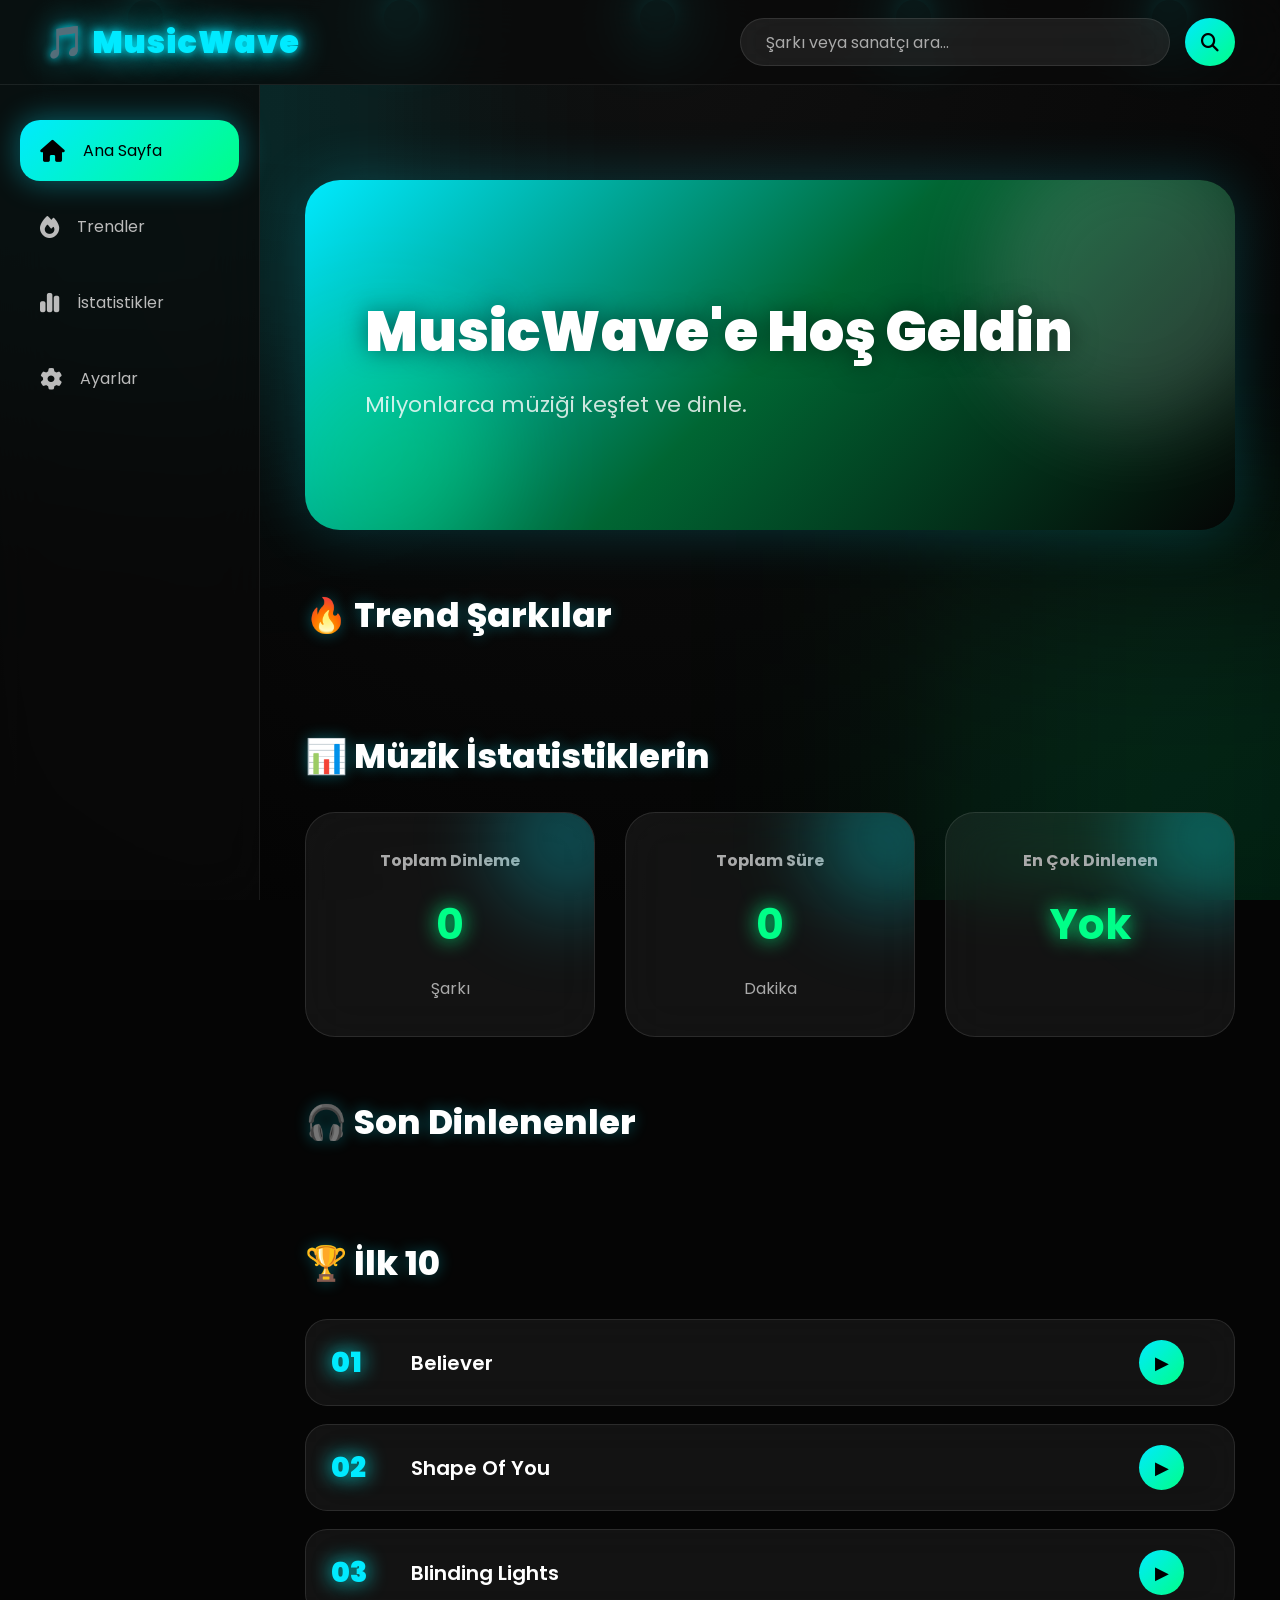
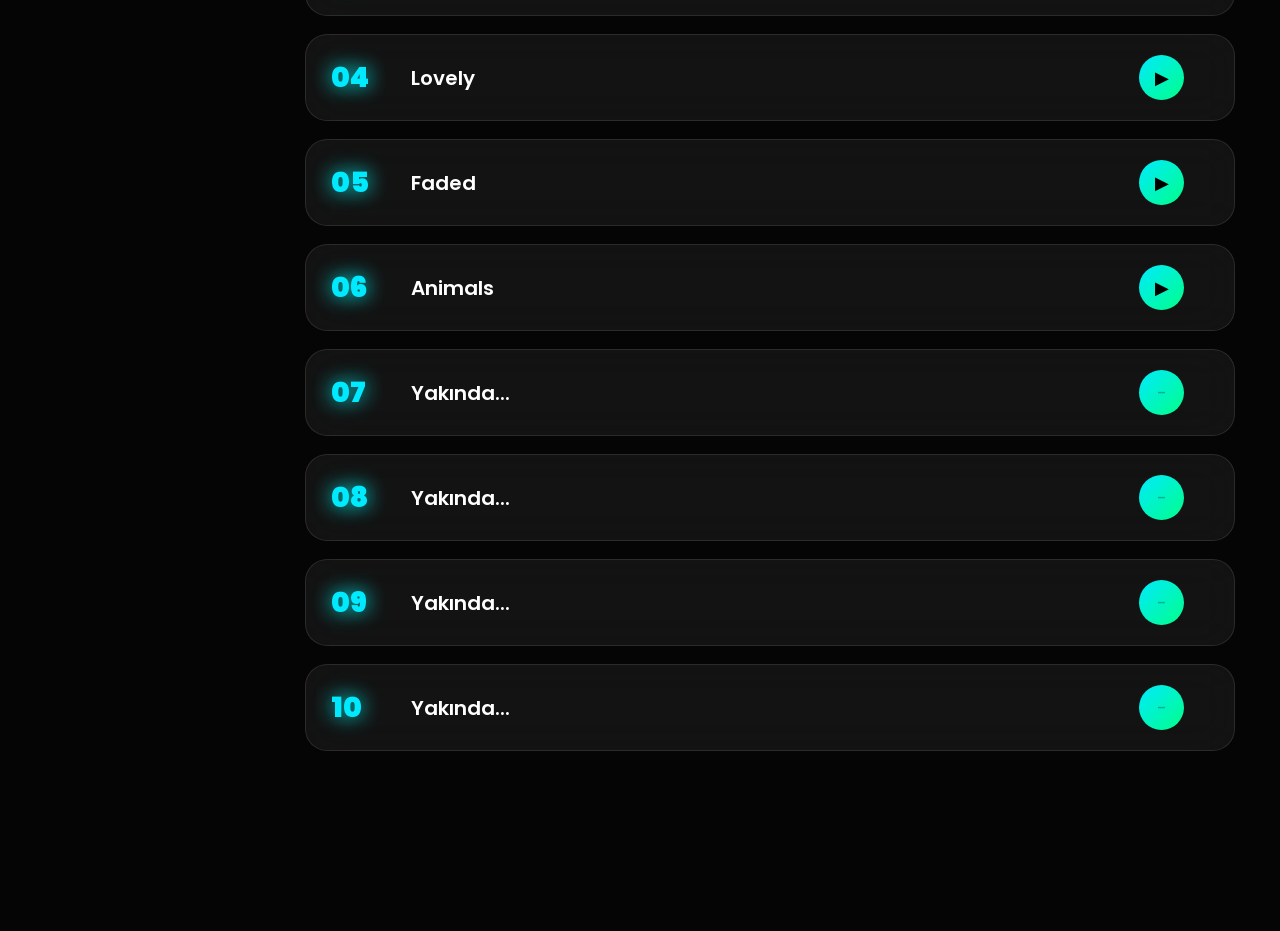
==== commit ef73c1b6: "Update index.html" ====
--- a/index.html
+++ b/index.html
@@ -7,60 +7,110 @@
 
 <meta name="viewport" content="width=device-width, initial-scale=1.0">
 
+
 <title>MusicWave</title>
 
+
+
 <link rel="stylesheet" href="style.css">
 
+
+
+<link rel="preconnect" href="https://fonts.googleapis.com">
+
+<link rel="preconnect" href="https://fonts.gstatic.com" crossorigin>
+
+
+
 <link href="https://fonts.googleapis.com/css2?family=Poppins:wght@300;400;500;600;700;800&display=swap" rel="stylesheet">
 
+
+
 <link rel="stylesheet" href="https://cdnjs.cloudflare.com/ajax/libs/font-awesome/6.6.0/css/all.min.css">
 
+
+
 </head>
 
 
+
+
 <body>
 
 
+
+<!-- ARKA PLAN ANİMASYONU -->
+
+
 <div class="background-animation">
+
 <span></span>
 <span></span>
 <span></span>
 <span></span>
 <span></span>
-</div>
-
+
+</div>
+
+
+
+
+
+
+
+
+<!-- HEADER -->
 
 
 <header>
 
 
+
 <div class="logo" id="homeLogo">
+
 🎵 MusicWave
-</div>
+
+</div>
+
+
+
 
 
 
 <div class="search-box">
 
-<input 
+
+<input
+
 id="searchInput"
-placeholder="Şarkı veya sanatçı ara...">
+
+type="text"
+
+placeholder="Şarkı veya sanatçı ara..."
+
+>
+
 
 
 <button id="searchBtn">
 
+
 <i class="fa-solid fa-magnifying-glass"></i>
 
-</button>
-
-
-</div>
-
-
-</header>
-
-
-
+
+</button>
+
+
+
+</div>
+
+
+
+
+
+</header><!-- ======================================
+     SIDEBAR
+====================================== -->
 
 
 <aside class="sidebar">
@@ -69,41 +119,70 @@
 <ul>
 
 
+
 <li id="homeBtn" class="active">
 
+
 <i class="fa-solid fa-house"></i>
+
+
 Ana Sayfa
 
+
 </li>
 
 
 
+
+
+
 <li>
 
+
 <i class="fa-solid fa-fire"></i>
+
+
 Trendler
 
+
 </li>
 
 
 
+
+
+
 <li>
 
+
 <i class="fa-solid fa-chart-simple"></i>
+
+
 İstatistikler
 
+
 </li>
 
 
 
+
+
+
 <li id="settingsBtn">
 
+
 <i class="fa-solid fa-gear"></i>
+
+
 Ayarlar
 
+
 </li>
 
 
+
+
+
 </ul>
 
 
@@ -114,20 +193,43 @@
 
 
 
-<main>
+
+
+
+<!-- ======================================
+     ANA İÇERİK
+====================================== -->
+
+
+<main id="mainContent">
+
+
+
+
+
+
+
+
+<!-- HOŞ GELDİN -->
 
 
 <section class="hero" id="heroSection">
 
 
 <h1>
+
 MusicWave'e Hoş Geldin
+
 </h1>
 
 
+
 <p>
-Müziklerini keşfet ve dinle.
-</p>
+
+Milyonlarca müziği keşfet ve dinle.
+
+</p>
+
 
 
 </section>
@@ -136,86 +238,157 @@
 
 
 
-<section id="songsSection">
+
+
+
+
+<!-- ======================================
+     TREND ŞARKILAR
+====================================== -->
+
+
+<section class="songs-section" id="songsSection">
 
 
 <h2>
+
 🔥 Trend Şarkılar
+
 </h2>
 
 
-<div class="song-grid" id="songGrid"></div>
+
+
+<div class="song-grid" id="songGrid">
+
+
+
+
+</div>
+
 
 
 </section>
 
-
-
-
-
-<section id="statsSection">
+    <!-- ======================================
+     İSTATİSTİKLER
+====================================== -->
+
+
+<section class="stats-section" id="statsSection">
 
 
 <h2>
-📊 İstatistikler
+
+📊 Müzik İstatistiklerin
+
 </h2>
 
 
+
+
+
 <div class="stats-grid">
 
 
+
+
+
 <div class="stat-card">
 
+
 <h3>
+
 Toplam Dinleme
+
 </h3>
 
+
+
 <strong id="totalSongs">
+
 0
+
 </strong>
 
+
+
 <p>
+
 Şarkı
-</p>
-
-</div>
+
+</p>
+
+
+</div>
+
+
+
+
 
 
 
 
 <div class="stat-card">
 
+
 <h3>
+
 Toplam Süre
+
 </h3>
 
+
+
 <strong id="totalTime">
+
 0
+
 </strong>
 
+
+
 <p>
+
 Dakika
-</p>
-
-</div>
+
+</p>
+
+
+</div>
+
+
+
+
 
 
 
 
 <div class="stat-card">
 
+
 <h3>
+
 En Çok Dinlenen
+
 </h3>
 
+
+
 <strong id="mostPlayed">
+
 Yok
+
 </strong>
 
-</div>
-
-
-</div>
+
+</div>
+
+
+
+
+</div>
+
 
 
 </section>
@@ -224,33 +397,422 @@
 
 
 
-<section id="recentSection">
+
+
+
+
+<!-- ======================================
+     SON DİNLENENLER
+====================================== -->
+
+
+<section class="recent-section" id="recentSection">
 
 
 <h2>
+
 🎧 Son Dinlenenler
+
 </h2>
 
 
+
+
 <div class="song-grid" id="recentSongs">
 
-</div>
+
+
+</div>
+
+
 
 
 </section>
 
-    <section id="topSection">
+
+
+
+
+
+
+
+
+<!-- ======================================
+     İLK 10
+====================================== -->
+
+
+<section class="top-section" id="topSection">
 
 
 <h2>
+
 🏆 İlk 10
+
 </h2>
 
 
+
+
+
 <div class="playlist-list" id="topSongs">
 
 
-</div>
+
+
+
+
+<div class="playlist-item">
+
+<span>
+
+01
+
+</span>
+
+
+<p>
+
+Believer
+
+</p>
+
+
+<button onclick="playSelected(0)">
+
+▶
+
+</button>
+
+
+</div>
+
+
+
+
+
+
+
+
+<div class="playlist-item">
+
+<span>
+
+02
+
+</span>
+
+
+<p>
+
+Shape Of You
+
+</p>
+
+
+<button onclick="playSelected(1)">
+
+▶
+
+</button>
+
+
+</div>
+
+
+
+
+
+
+
+
+<div class="playlist-item">
+
+<span>
+
+03
+
+</span>
+
+
+<p>
+
+Blinding Lights
+
+</p>
+
+
+<button onclick="playSelected(2)">
+
+▶
+
+</button>
+
+
+</div>
+
+
+
+
+
+
+
+
+<div class="playlist-item">
+
+<span>
+
+04
+
+</span>
+
+
+<p>
+
+Lovely
+
+</p>
+
+
+<button onclick="playSelected(3)">
+
+▶
+
+</button>
+
+
+</div>
+
+
+
+
+
+
+
+
+<div class="playlist-item">
+
+<span>
+
+05
+
+</span>
+
+
+<p>
+
+Faded
+
+</p>
+
+
+<button onclick="playSelected(4)">
+
+▶
+
+</button>
+
+
+</div>
+
+
+
+
+
+
+
+
+<div class="playlist-item">
+
+<span>
+
+06
+
+</span>
+
+
+<p>
+
+Animals
+
+</p>
+
+
+<button onclick="playSelected(5)">
+
+▶
+
+</button>
+
+
+</div>
+
+
+
+
+
+
+
+
+<div class="playlist-item">
+
+<span>
+
+07
+
+</span>
+
+
+<p>
+
+Yakında...
+
+</p>
+
+
+<button disabled>
+
+-
+
+</button>
+
+
+</div>
+
+
+
+
+
+
+
+
+<div class="playlist-item">
+
+<span>
+
+08
+
+</span>
+
+
+<p>
+
+Yakında...
+
+</p>
+
+
+<button disabled>
+
+-
+
+</button>
+
+
+</div>
+
+
+
+
+
+
+
+
+<div class="playlist-item">
+
+<span>
+
+09
+
+</span>
+
+
+<p>
+
+Yakında...
+
+</p>
+
+
+<button disabled>
+
+-
+
+</button>
+
+
+</div>
+
+
+
+
+
+
+
+
+<div class="playlist-item">
+
+<span>
+
+10
+
+</span>
+
+
+<p>
+
+Yakında...
+
+</p>
+
+
+<button disabled>
+
+-
+
+</button>
+
+
+</div>
+
+
+
+
+
+
+</div>
+
+
+
+</section><!-- ======================================
+     ARAMA SONUÇLARI
+====================================== -->
+
+
+<section class="search-results" id="searchResults">
+
+
+<h2>
+
+🔎 Arama Sonuçları
+
+</h2>
+
+
+
+<p id="noResults" class="no-results">
+
+Şu anlık böyle bir müzik yok.
+
+</p>
+
+
+
+<div class="song-grid" id="searchGrid">
+
+
+</div>
+
 
 
 </section>
@@ -259,277 +821,412 @@
 
 
 
-<section class="search-results" id="searchResults">
+
+
+
+
+<!-- ======================================
+     MÜZİK PLAYER
+====================================== -->
+
+
+<footer class="player" id="player">
+
+
+
+
+
+<button id="closePlayer">
+
+▼
+
+</button>
+
+
+
+
+
+<button id="openPlayer">
+
+▲
+
+</button>
+
+
+
+
+
+
+
+
+
+<div class="player-left">
+
+
+
+<img id="playerImage" src="images/default.jpg">
+
+
+
+
+
+<div>
+
+
+<h3 id="musicName">
+
+Şarkı Seçilmedi
+
+</h3>
+
+
+
+<p id="artistName">
+
+Sanatçı
+
+</p>
+
+
+</div>
+
+
+
+</div>
+
+
+
+
+
+
+
+
+
+<div class="player-center">
+
+
+
+<button id="shuffle">
+
+🔀
+
+</button>
+
+
+
+<button id="prev">
+
+⏮
+
+</button>
+
+
+
+<button id="play">
+
+▶
+
+</button>
+
+
+
+<button id="pause">
+
+⏸
+
+</button>
+
+
+
+<button id="next">
+
+⏭
+
+</button>
+
+
+
+<button id="repeat">
+
+🔁
+
+</button>
+
+
+
+</div>
+
+
+
+
+
+
+
+
+
+<div class="player-right">
+
+
+<span id="currentTime">
+
+0:00
+
+</span>
+
+
+
+/
+
+
+
+<span id="duration">
+
+0:00
+
+</span>
+
+
+
+
+
+<input
+
+type="range"
+
+id="progress"
+
+min="0"
+
+max="100"
+
+value="0"
+
+>
+
+
+
+</div>
+
+
+
+
+
+
+</footer>
+
+
+
+
+
+
+
+
+
+<!-- SES DOSYASI -->
+
+
+<audio id="audioPlayer"></audio>
+
+
+
+
+
+
+
+
+
+<!-- ======================================
+     AYARLAR PANELİ
+====================================== -->
+
+
+<div class="settings-panel" id="settingsPanel">
+
+
+
+
+
+<div class="settings-header">
 
 
 <h2>
-🔎 Arama Sonuçları
+
+⚙ Ayarlar
+
 </h2>
 
 
-<div class="song-grid" id="searchGrid">
-
-</div>
-
-
-<p id="noResults" class="no-results">
-
-Sonuç bulunamadı.
-
-</p>
-
-
-</section>
-
-
-
-
-
-
-</main>
-
-
-
-
-
-
-
-
-<footer class="player" id="player">
-
-
-<button id="closePlayer">
-▼
-</button>
-
-
-<button id="openPlayer">
-▲
-</button>
-
-
-
-
-
-<div class="player-left">
-
-
-<img 
-id="playerImage"
-src="images/default.jpg">
-
-
-
-<div>
-
-<h3 id="musicName">
-Şarkı Seçilmedi
-</h3>
-
-
-<p id="artistName">
-Sanatçı
-</p>
-
-
-</div>
-
-
-</div>
-
-
-
-
-
-
-
-<div class="player-center">
-
-
-<button id="shuffle">
-🔀
-</button>
-
-
-<button id="prev">
-⏮
-</button>
-
-
-<button id="play">
-▶
-</button>
-
-
-<button id="pause">
-⏸
-</button>
-
-
-<button id="next">
-⏭
-</button>
-
-
-<button id="repeat">
-🔁
-</button>
-
-
-</div>
-
-
-
-
-
-
-<div class="player-right">
-
-
-<span id="currentTime">
-0:00
-</span>
-
-
-/
-
-
-<span id="duration">
-0:00
-</span>
-
-
-
-<input 
-type="range"
-id="progress"
-min="0"
-max="100"
-value="0">
-
-
-</div>
-
-
-
-</footer>
-
-
-
-
-
-
-
-<audio id="audioPlayer"></audio>
-
-
-
-
-
-
-
-<div class="settings-panel" id="settingsPanel">
-
-
-<div class="settings-header">
-
-
-<h2>
-⚙ Ayarlar
-</h2>
-
 
 <button id="closeSettings">
+
 ✕
-</button>
-
-
-</div>
+
+</button>
+
+
+
+</div>
+
+
+
+
 
 
 
 <div class="setting-item">
 
-<span>
+
+<span>
+
 🌙 Dark Mode
-</span>
+
+</span>
+
 
 
 <label class="switch">
 
-<input 
+
+<input
+
 type="checkbox"
+
 id="darkMode"
-checked>
+
+checked
+
+>
+
+
 
 <span class="slider"></span>
 
+
+
 </label>
 
 
-</div>
+
+</div>
+
+
+
+
+
 
 
 
 <div class="setting-item">
 
-<span>
+
+<span>
+
 ☀️ Light Mode
-</span>
+
+</span>
+
 
 
 <button id="lightMode">
+
 Aç
-</button>
-
-
-</div>
-
-
-</div>
-
-
-
-
-
+
+</button>
+
+
+
+</div>
+
+
+
+
+
+
+</div>
+
+
+
+
+
+
+
+
+
+<!-- ======================================
+     MOBİL ALT MENÜ
+====================================== -->
 
 
 <nav class="mobile-nav">
 
 
+
+
+
 <button id="mobileHome">
 
+
 <i class="fa-solid fa-house"></i>
 
-<span>
+
+
+<span>
+
 Ana Sayfa
-</span>
-
-</button>
+
+</span>
+
+
+</button>
+
+
+
+
 
 
 
 <button>
 
+
 <i class="fa-solid fa-magnifying-glass"></i>
 
-<span>
+
+
+<span>
+
 Ara
-</span>
-
-</button>
+
+</span>
+
+
+</button>
+
+
+
+
 
 
 
 <button>
 
+
 <i class="fa-solid fa-music"></i>
 
-<span>
+
+
+<span>
+
 Müzik
-</span>
-
-</button>
+
+</span>
+
+
+</button>
+
+
+
+
+
 
 
 </nav>
@@ -539,9 +1236,20 @@
 
 
 
+
+
+<!-- ======================================
+     JAVASCRIPT
+====================================== -->
+
+
 <script src="script.js"></script>
 
 
+
+
+
 </body>
 
+
 </html>
--- a/style.css
+++ b/style.css
@@ -1,22 +1,36 @@
-/* =========================
-   MUSICWAVE CSS V1
-   PART 1
-========================= */
-
-
-@import url('https://fonts.googleapis.com/css2?family=Poppins:wght@300;400;500;600;700;800&display=swap');
-
+/* =====================================================
+   MUSICWAVE UI
+   FULL NEON EDITION
+   STYLE.CSS
+   PART 1 / 10
+===================================================== */
+
+
+/* GOOGLE FONT */
+
+@import url('https://fonts.googleapis.com/css2?family=Poppins:wght@300;400;500;600;700;800;900&display=swap');
+
+
+
+/* =====================================================
+   RESET
+===================================================== */
 
 
 *{
 
-margin:0;
-
-padding:0;
-
-box-sizing:border-box;
-
-font-family:'Poppins',sans-serif;
+    margin:0;
+    padding:0;
+    box-sizing:border-box;
+    font-family:'Poppins',sans-serif;
+
+}
+
+
+
+html{
+
+    scroll-behavior:smooth;
 
 }
 
@@ -24,33 +38,56 @@
 
 body{
 
-background:#050505;
-
-color:white;
-
-overflow-x:hidden;
-
-}
-
-
-
-html{
-
-scroll-behavior:smooth;
-
-}
-
-
-
-
-
-
-/* SCROLLBAR */
+    min-height:100vh;
+    background:#050505;
+    color:#fff;
+    overflow-x:hidden;
+
+    transition:.4s;
+
+}
+
+
+
+
+
+button,
+input{
+
+    font-family:'Poppins',sans-serif;
+
+}
+
+
+
+
+
+img{
+
+    user-select:none;
+
+}
+
+
+
+
+
+/* =====================================================
+   SCROLL BAR
+===================================================== */
 
 
 ::-webkit-scrollbar{
 
-width:8px;
+    width:10px;
+
+}
+
+
+
+::-webkit-scrollbar-track{
+
+    background:#080808;
 
 }
 
@@ -58,85 +95,207 @@
 
 ::-webkit-scrollbar-thumb{
 
-background:#1ed760;
-
-border-radius:20px;
-
-}
-
-
-
-::-webkit-scrollbar-track{
-
-background:#111;
-
-}
-
-
-
-
-
-
-
-
-/* BACKGROUND */
+    background:
+
+    linear-gradient(
+    180deg,
+    #00eaff,
+    #00ff88
+    );
+
+    border-radius:20px;
+
+}
+
+
+
+::-webkit-scrollbar-thumb:hover{
+
+    box-shadow:
+
+    0 0 20px cyan;
+
+}
+
+
+
+
+
+
+
+/* =====================================================
+   BACKGROUND ANIMATION
+===================================================== */
 
 
 .background-animation{
 
-position:fixed;
-
-width:100%;
-
-height:100%;
-
-top:0;
-
-left:0;
-
-z-index:-1;
-
-background:
-
-linear-gradient(
-135deg,
-#020202,
-#111
-);
-
-overflow:hidden;
-
-}
-
+    position:fixed;
+
+    width:100%;
+    height:100%;
+
+    top:0;
+    left:0;
+
+    z-index:-5;
+
+    overflow:hidden;
+
+    background:
+
+    radial-gradient(
+    circle at top,
+    #101010,
+    #020202
+    );
+
+}
+
+
+
+
+
+.background-animation::before{
+
+    content:"";
+
+    position:absolute;
+
+    width:600px;
+    height:600px;
+
+    left:-200px;
+    top:-200px;
+
+    background:#00ffff22;
+
+    filter:blur(120px);
+
+    animation:
+
+    moveGlow 15s infinite alternate;
+
+}
+
+
+
+
+
+.background-animation::after{
+
+    content:"";
+
+    position:absolute;
+
+    width:500px;
+    height:500px;
+
+    right:-150px;
+    bottom:-150px;
+
+    background:#00ff8822;
+
+    filter:blur(120px);
+
+    animation:
+
+    moveGlow2 18s infinite alternate;
+
+}
+
+
+
+
+
+@keyframes moveGlow{
+
+
+0%{
+
+    transform:translate(0,0);
+
+}
+
+
+100%{
+
+    transform:translate(150px,200px);
+
+}
+
+
+}
+
+
+
+
+@keyframes moveGlow2{
+
+
+0%{
+
+    transform:translate(0,0);
+
+}
+
+
+100%{
+
+    transform:translate(-200px,-150px);
+
+}
+
+
+}
+
+
+
+
+
+
+
+/* FLOATING BALLS */
 
 
 .background-animation span{
 
-position:absolute;
-
-width:35px;
-
-height:35px;
-
-background:#1ed76055;
-
-border-radius:50%;
-
-box-shadow:
-
-0 0 30px #1ed760;
-
-animation:
-
-float 20s linear infinite;
-
-}
+    position:absolute;
+
+    width:35px;
+
+    height:35px;
+
+
+    background:
+
+    rgba(0,255,255,.25);
+
+
+    border-radius:50%;
+
+
+    box-shadow:
+
+    0 0 20px cyan,
+
+    0 0 60px cyan;
+
+
+    animation:
+
+    floatBall 25s linear infinite;
+
+
+}
+
 
 
 
 .background-animation span:nth-child(1){
 
-left:10%;
+    left:10%;
+    animation-delay:0s;
 
 }
 
@@ -144,9 +303,8 @@
 
 .background-animation span:nth-child(2){
 
-left:30%;
-
-animation-delay:5s;
+    left:30%;
+    animation-delay:5s;
 
 }
 
@@ -154,9 +312,8 @@
 
 .background-animation span:nth-child(3){
 
-left:50%;
-
-animation-delay:10s;
+    left:50%;
+    animation-delay:10s;
 
 }
 
@@ -164,9 +321,8 @@
 
 .background-animation span:nth-child(4){
 
-left:70%;
-
-animation-delay:15s;
+    left:70%;
+    animation-delay:15s;
 
 }
 
@@ -174,20 +330,36 @@
 
 .background-animation span:nth-child(5){
 
-left:90%;
-
-animation-delay:18s;
-
-}
-
-
-
-@keyframes float{
+    left:90%;
+    animation-delay:20s;
+
+}
+
+
+
+
+
+@keyframes floatBall{
 
 
 0%{
 
-transform:translateY(100vh);
+    transform:
+
+    translateY(110vh)
+
+    scale(.3);
+
+
+    opacity:0;
+
+}
+
+
+
+20%{
+
+    opacity:1;
 
 }
 
@@ -195,12 +367,3451 @@
 
 100%{
 
-transform:translateY(-120vh);
-
-}
-
-
-}
+
+    transform:
+
+    translateY(-120vh)
+
+    scale(1.8);
+
+
+    opacity:0;
+
+}
+
+
+}
+
+
+
+
+
+
+/* =====================================================
+   GLOBAL GLOW EFFECT
+===================================================== */
+
+
+.glow{
+
+    text-shadow:
+
+    0 0 10px cyan,
+
+    0 0 30px cyan;
+
+
+}
+
+
+
+.neon-border{
+
+    border:1px solid #00ffff55;
+
+
+    box-shadow:
+
+    inset 0 0 20px #00ffff22,
+
+    0 0 30px #00ffff22;
+
+
+}
+
+
+
+
+
+
+
+/* =====================================================
+   SELECTION
+===================================================== */
+
+
+::selection{
+
+    background:#00eaff;
+
+    color:#000;
+
+}
+
+
+
+
+
+/* =====================================================
+   LIGHT MODE BASE
+===================================================== */
+
+
+body.light{
+
+    background:#f4f4f4;
+
+    color:#111;
+
+}
+
+
+
+
+body.light .background-animation{
+
+    opacity:.15;
+
+}
+
+/* =====================================================
+   HEADER
+===================================================== */
+
+
+header{
+
+    position:fixed;
+
+    top:0;
+    left:0;
+
+    width:100%;
+
+    height:85px;
+
+    display:flex;
+
+    align-items:center;
+
+    justify-content:space-between;
+
+    padding:0 45px;
+
+
+    background:
+
+    rgba(10,10,10,.75);
+
+
+    backdrop-filter:
+
+    blur(25px);
+
+
+    border-bottom:
+
+    1px solid rgba(255,255,255,.08);
+
+
+    z-index:5000;
+
+
+    transition:.4s;
+
+}
+
+
+
+
+
+header:hover{
+
+    background:
+
+    rgba(15,15,15,.9);
+
+}
+
+
+
+
+
+
+/* =====================================================
+   LOGO
+===================================================== */
+
+
+.logo{
+
+
+    font-size:32px;
+
+
+    font-weight:900;
+
+
+    color:#00eaff;
+
+
+    cursor:pointer;
+
+
+    letter-spacing:1px;
+
+
+    text-shadow:
+
+
+    0 0 10px #00eaff,
+
+
+    0 0 30px #00eaff;
+
+
+    transition:.4s;
+
+
+}
+
+
+
+.logo:hover{
+
+
+    transform:
+
+    scale(1.08);
+
+
+    filter:
+
+    brightness(1.3);
+
+
+}
+
+
+
+
+
+
+
+/* =====================================================
+   SEARCH BOX
+===================================================== */
+
+
+.search-box{
+
+
+    display:flex;
+
+
+    align-items:center;
+
+
+    gap:15px;
+
+
+}
+
+
+
+
+
+.search-box input{
+
+
+    width:430px;
+
+
+    height:48px;
+
+
+    border:none;
+
+
+    outline:none;
+
+
+    border-radius:30px;
+
+
+    padding:0 25px;
+
+
+    color:white;
+
+
+    font-size:16px;
+
+
+    background:
+
+
+    rgba(255,255,255,.08);
+
+
+    border:
+
+    1px solid rgba(255,255,255,.1);
+
+
+    backdrop-filter:
+
+    blur(20px);
+
+
+    transition:.4s;
+
+
+}
+
+
+
+
+
+.search-box input::placeholder{
+
+
+    color:#aaa;
+
+
+}
+
+
+
+
+
+
+.search-box input:focus{
+
+
+    border-color:#00eaff;
+
+
+    box-shadow:
+
+
+    0 0 15px #00eaff55,
+
+
+    inset 0 0 20px #00eaff22;
+
+
+    width:470px;
+
+
+}
+
+
+
+
+
+
+.search-box button{
+
+
+    width:50px;
+
+
+    height:48px;
+
+
+    border:none;
+
+
+    border-radius:50%;
+
+
+    cursor:pointer;
+
+
+    background:
+
+
+    linear-gradient(
+
+    135deg,
+
+    #00eaff,
+
+    #00ff88
+
+    );
+
+
+    font-size:18px;
+
+
+    transition:.3s;
+
+
+}
+
+
+
+
+
+.search-box button:hover{
+
+
+    transform:
+
+    rotate(10deg)
+
+    scale(1.15);
+
+
+    box-shadow:
+
+
+    0 0 25px cyan;
+
+
+}
+
+
+
+
+
+
+
+
+/* =====================================================
+   HEADER SCROLL EFFECT
+===================================================== */
+
+
+header.scrolled{
+
+
+    height:70px;
+
+
+    background:
+
+    rgba(0,0,0,.9);
+
+
+}
+
+
+
+
+
+
+
+/* =====================================================
+   TOP GLASS EFFECT
+===================================================== */
+
+
+.glass{
+
+
+    background:
+
+    rgba(255,255,255,.06);
+
+
+    backdrop-filter:
+
+    blur(25px);
+
+
+    border:
+
+    1px solid rgba(255,255,255,.1);
+
+
+    box-shadow:
+
+
+    0 20px 50px rgba(0,0,0,.4);
+
+
+}
+
+
+
+
+
+
+
+/* =====================================================
+   MOBILE HEADER PREP
+===================================================== */
+
+
+@media(max-width:900px){
+
+
+header{
+
+
+    padding:0 20px;
+
+
+}
+
+
+
+.logo{
+
+
+    font-size:25px;
+
+
+}
+
+
+
+.search-box input{
+
+
+    width:250px;
+
+
+}
+
+
+
+.search-box input:focus{
+
+
+    width:280px;
+
+
+}
+
+
+
+}
+
+
+
+
+
+
+@media(max-width:600px){
+
+
+header{
+
+
+    height:auto;
+
+
+    padding:15px;
+
+
+    flex-wrap:wrap;
+
+
+    gap:15px;
+
+
+}
+
+
+
+.search-box{
+
+
+    width:100%;
+
+
+}
+
+
+
+.search-box input{
+
+
+    width:100%;
+
+
+}
+
+
+
+.search-box input:focus{
+
+
+    width:100%;
+
+
+}
+
+
+    }
+
+/* =====================================================
+   SIDEBAR
+===================================================== */
+
+
+.sidebar{
+
+    position:fixed;
+
+
+    top:85px;
+
+
+    left:0;
+
+
+    width:260px;
+
+
+    height:
+
+    calc(100vh - 85px);
+
+
+
+    padding:
+
+    35px 20px;
+
+
+
+    background:
+
+    rgba(10,10,10,.75);
+
+
+
+    backdrop-filter:
+
+    blur(25px);
+
+
+
+    border-right:
+
+    1px solid rgba(255,255,255,.08);
+
+
+
+    z-index:2000;
+
+
+
+}
+
+
+
+
+
+.sidebar ul{
+
+    list-style:none;
+
+}
+
+
+
+
+
+.sidebar li{
+
+
+    display:flex;
+
+
+    align-items:center;
+
+
+    gap:18px;
+
+
+
+    padding:
+
+    18px 20px;
+
+
+
+    margin-bottom:
+
+    15px;
+
+
+
+    border-radius:
+
+    20px;
+
+
+
+    color:#bbb;
+
+
+
+    cursor:pointer;
+
+
+
+    font-size:16px;
+
+
+
+    transition:.4s;
+
+
+}
+
+
+
+
+
+.sidebar li i{
+
+
+    font-size:22px;
+
+
+}
+
+
+
+
+
+
+.sidebar li:hover{
+
+
+    color:white;
+
+
+
+    background:
+
+
+    linear-gradient(
+
+    135deg,
+
+    #00eaff,
+
+    #00ff88
+
+    );
+
+
+
+    transform:
+
+    translateX(10px);
+
+
+
+    box-shadow:
+
+
+    0 0 25px #00eaff55;
+
+
+}
+
+
+
+
+
+.sidebar .active{
+
+
+    color:#000;
+
+
+
+    background:
+
+
+    linear-gradient(
+
+    135deg,
+
+    #00eaff,
+
+    #00ff88
+
+    );
+
+
+
+    box-shadow:
+
+
+    0 0 30px #00eaff66;
+
+
+
+}
+
+
+
+
+
+
+
+
+/* =====================================================
+   MAIN CONTENT
+===================================================== */
+
+
+main{
+
+
+    margin-left:260px;
+
+
+
+    padding:
+
+    120px 45px 180px;
+
+
+
+    min-height:100vh;
+
+
+}
+
+
+
+
+
+
+
+/* =====================================================
+   HERO SECTION
+===================================================== */
+
+
+.hero{
+
+
+    height:350px;
+
+
+
+    border-radius:
+
+    35px;
+
+
+
+    padding:
+
+    60px;
+
+
+
+    display:flex;
+
+
+
+    justify-content:center;
+
+
+
+    flex-direction:column;
+
+
+
+    overflow:hidden;
+
+
+
+    position:relative;
+
+
+
+    background:
+
+
+    linear-gradient(
+
+    135deg,
+
+    #00eaff,
+
+    #006633,
+
+    #050505
+
+    );
+
+
+
+    box-shadow:
+
+
+    0 0 60px #00eaff33;
+
+
+
+}
+
+
+
+
+
+.hero::before{
+
+
+    content:"";
+
+
+
+    position:absolute;
+
+
+
+    width:300px;
+
+
+
+    height:300px;
+
+
+
+    right:-50px;
+
+
+
+    top:-50px;
+
+
+
+    border-radius:50%;
+
+
+
+    background:
+
+
+    rgba(255,255,255,.15);
+
+
+
+    filter:
+
+    blur(40px);
+
+
+
+    animation:
+
+    heroMove 8s infinite alternate;
+
+
+
+}
+
+
+
+
+
+.hero::after{
+
+
+    content:"";
+
+
+
+    position:absolute;
+
+
+
+    width:250px;
+
+
+
+    height:250px;
+
+
+
+    left:-50px;
+
+
+
+    bottom:-50px;
+
+
+
+    border-radius:50%;
+
+
+
+    background:
+
+
+    rgba(0,255,136,.3);
+
+
+
+    filter:
+
+    blur(50px);
+
+
+
+}
+
+
+
+
+
+
+
+@keyframes heroMove{
+
+
+from{
+
+
+    transform:
+
+    translate(0,0);
+
+
+}
+
+
+
+to{
+
+
+    transform:
+
+    translate(-80px,60px);
+
+
+}
+
+
+
+}
+
+
+
+
+
+
+
+
+.hero h1{
+
+
+    position:relative;
+
+
+    z-index:2;
+
+
+
+    font-size:
+
+    55px;
+
+
+
+    font-weight:
+
+    900;
+
+
+
+    text-shadow:
+
+
+    0 0 25px rgba(0,0,0,.5);
+
+
+
+}
+
+
+
+
+
+
+
+.hero p{
+
+
+    position:relative;
+
+
+
+    z-index:2;
+
+
+
+    margin-top:
+
+    15px;
+
+
+
+    font-size:
+
+    22px;
+
+
+
+    color:
+
+    rgba(255,255,255,.8);
+
+
+
+}
+
+
+
+
+
+
+
+
+/* =====================================================
+   SECTION GENERAL
+===================================================== */
+
+
+section{
+
+
+    margin-top:
+
+    60px;
+
+
+}
+
+
+
+
+section h2{
+
+
+    font-size:
+
+    34px;
+
+
+
+    margin-bottom:
+
+    30px;
+
+
+
+    font-weight:
+
+    800;
+
+
+
+    color:white;
+
+
+
+    text-shadow:
+
+
+    0 0 15px #00eaff55;
+
+
+}
+
+
+
+
+
+
+
+
+/* =====================================================
+   RESPONSIVE MAIN
+===================================================== */
+
+
+@media(max-width:1000px){
+
+
+
+.sidebar{
+
+
+    display:none;
+
+
+}
+
+
+
+main{
+
+
+    margin-left:0;
+
+
+
+    padding:
+
+    110px 25px 160px;
+
+
+}
+
+
+
+.hero{
+
+
+    height:280px;
+
+
+    padding:35px;
+
+
+}
+
+
+
+.hero h1{
+
+
+    font-size:38px;
+
+
+}
+
+
+
+    }
+
+/* =====================================================
+   SONG GRID
+===================================================== */
+
+
+.song-grid{
+
+    display:grid;
+
+
+    grid-template-columns:
+
+
+    repeat(
+
+    auto-fill,
+
+    minmax(230px,1fr)
+
+    );
+
+
+
+    gap:30px;
+
+
+
+}
+
+
+
+
+
+
+
+/* =====================================================
+   SONG CARD
+===================================================== */
+
+
+.song-card{
+
+
+    position:relative;
+
+
+
+    background:
+
+
+    rgba(255,255,255,.06);
+
+
+
+    backdrop-filter:
+
+    blur(20px);
+
+
+
+    border:
+
+
+    1px solid rgba(255,255,255,.1);
+
+
+
+    border-radius:
+
+    30px;
+
+
+
+    padding:
+
+    20px;
+
+
+
+    overflow:hidden;
+
+
+
+    transition:
+
+    .45s;
+
+
+
+}
+
+
+
+
+
+
+
+.song-card::before{
+
+
+    content:"";
+
+
+
+    position:absolute;
+
+
+
+    inset:0;
+
+
+
+    background:
+
+
+    linear-gradient(
+
+    135deg,
+
+    transparent,
+
+    #00eaff22
+
+    );
+
+
+
+    opacity:0;
+
+
+
+    transition:.4s;
+
+
+
+}
+
+
+
+
+
+
+
+.song-card:hover::before{
+
+
+    opacity:1;
+
+
+}
+
+
+
+
+
+
+
+
+.song-card:hover{
+
+
+    transform:
+
+
+    translateY(-15px)
+
+    scale(1.03);
+
+
+
+    box-shadow:
+
+
+
+    0 0 35px #00eaff55,
+
+
+
+    0 0 80px #00ff8855;
+
+
+
+}
+
+
+
+
+
+
+
+
+/* IMAGE */
+
+
+.song-card img{
+
+
+    width:100%;
+
+
+
+    height:230px;
+
+
+
+    object-fit:cover;
+
+
+
+    border-radius:
+
+    25px;
+
+
+
+    transition:
+
+    .5s;
+
+
+
+}
+
+
+
+
+
+
+.song-card:hover img{
+
+
+    transform:
+
+    scale(1.08);
+
+
+
+    filter:
+
+    brightness(1.15);
+
+
+
+}
+
+
+
+
+
+
+
+.song-card h3{
+
+
+    position:relative;
+
+
+
+    margin-top:
+
+    18px;
+
+
+
+    font-size:
+
+    21px;
+
+
+
+    font-weight:
+
+    700;
+
+
+
+}
+
+
+
+
+
+
+
+.song-card p{
+
+
+    position:relative;
+
+
+
+    margin-top:
+
+    8px;
+
+
+
+    color:#aaa;
+
+
+
+    font-size:
+
+    15px;
+
+
+
+}
+
+
+
+
+
+
+
+/* =====================================================
+   PLAY BUTTON
+===================================================== */
+
+
+.play-btn{
+
+
+    position:relative;
+
+
+
+    width:100%;
+
+
+
+    height:48px;
+
+
+
+    margin-top:
+
+    15px;
+
+
+
+    border:none;
+
+
+
+    border-radius:
+
+    30px;
+
+
+
+    cursor:pointer;
+
+
+
+    font-weight:
+
+    700;
+
+
+
+    font-size:
+
+    15px;
+
+
+
+    color:#000;
+
+
+
+    background:
+
+
+    linear-gradient(
+
+    135deg,
+
+    #00eaff,
+
+    #00ff88
+
+    );
+
+
+
+    transition:
+
+    .35s;
+
+
+
+}
+
+
+
+
+
+
+.play-btn:hover{
+
+
+    transform:
+
+
+    scale(1.08);
+
+
+
+    box-shadow:
+
+
+    0 0 30px #00ff88;
+
+
+
+}
+
+
+
+
+
+
+.play-btn:active{
+
+
+    transform:
+
+    scale(.95);
+
+
+}
+
+
+
+
+
+
+
+
+
+/* =====================================================
+   CARD GLOW ANIMATION
+===================================================== */
+
+
+.song-card:hover{
+
+
+    animation:
+
+    cardPulse 1s infinite alternate;
+
+
+}
+
+
+
+
+
+@keyframes cardPulse{
+
+
+from{
+
+
+    box-shadow:
+
+    0 0 20px #00eaff33;
+
+
+}
+
+
+
+to{
+
+
+    box-shadow:
+
+    0 0 50px #00eaff88;
+
+
+}
+
+
+}
+
+
+
+
+
+
+
+
+
+/* =====================================================
+   TREND BADGE
+===================================================== */
+
+
+.trend-badge{
+
+
+    position:absolute;
+
+
+
+    top:20px;
+
+
+
+    left:20px;
+
+
+
+    padding:
+
+    7px 15px;
+
+
+
+    border-radius:
+
+    20px;
+
+
+
+    background:
+
+
+    linear-gradient(
+
+    135deg,
+
+    #ff0055,
+
+    #ff9900
+
+    );
+
+
+
+    color:white;
+
+
+
+    font-size:
+
+    12px;
+
+
+
+    font-weight:
+
+    700;
+
+
+
+    z-index:5;
+
+
+
+    box-shadow:
+
+
+    0 0 20px #ff0055;
+
+
+
+}
+
+
+
+
+
+
+
+/* =====================================================
+   EMPTY CARD
+===================================================== */
+
+
+.empty-card{
+
+
+    height:300px;
+
+
+
+    display:flex;
+
+
+
+    align-items:center;
+
+
+
+    justify-content:center;
+
+
+
+    border-radius:
+
+    30px;
+
+
+
+    background:
+
+
+    rgba(255,255,255,.05);
+
+
+
+    color:#777;
+
+
+
+    font-size:
+
+    20px;
+
+
+
+}
+
+
+
+
+
+
+
+/* =====================================================
+   MOBILE SONGS
+===================================================== */
+
+
+@media(max-width:700px){
+
+
+
+.song-grid{
+
+
+    grid-template-columns:
+
+    1fr;
+
+
+}
+
+
+
+.song-card img{
+
+
+    height:260px;
+
+
+}
+
+
+
+.song-card{
+
+
+    padding:18px;
+
+
+}
+
+
+
+    }
+
+/* =====================================================
+   STATISTICS SECTION
+===================================================== */
+
+
+.stats-grid{
+
+    display:grid;
+
+
+    grid-template-columns:
+
+
+    repeat(3,1fr);
+
+
+
+    gap:30px;
+
+
+
+}
+
+
+
+
+
+
+
+/* STAT CARD */
+
+
+.stat-card{
+
+
+    position:relative;
+
+
+
+    padding:
+
+    35px;
+
+
+
+    border-radius:
+
+    30px;
+
+
+
+    background:
+
+
+    rgba(255,255,255,.06);
+
+
+
+    backdrop-filter:
+
+    blur(25px);
+
+
+
+    border:
+
+
+    1px solid rgba(255,255,255,.1);
+
+
+
+    text-align:center;
+
+
+
+    overflow:hidden;
+
+
+
+    transition:.4s;
+
+
+
+}
+
+
+
+
+
+
+.stat-card::before{
+
+
+    content:"";
+
+
+
+    position:absolute;
+
+
+
+    width:150px;
+
+
+
+    height:150px;
+
+
+
+    right:-50px;
+
+
+
+    top:-50px;
+
+
+
+    border-radius:50%;
+
+
+
+    background:#00eaff44;
+
+
+
+    filter:blur(40px);
+
+
+
+}
+
+
+
+
+
+
+
+.stat-card:hover{
+
+
+    transform:
+
+    translateY(-10px);
+
+
+
+    box-shadow:
+
+
+    0 0 40px #00eaff44;
+
+
+
+}
+
+
+
+
+
+
+
+.stat-card h3{
+
+
+    color:#aaa;
+
+
+
+    font-size:
+
+    16px;
+
+
+
+}
+
+
+
+
+
+
+
+.stat-card strong{
+
+
+    display:block;
+
+
+
+    margin:
+
+    20px 0;
+
+
+
+    font-size:
+
+    42px;
+
+
+
+    color:#00ff88;
+
+
+
+    text-shadow:
+
+
+    0 0 20px #00ff88;
+
+
+
+}
+
+
+
+
+
+
+
+.stat-card p{
+
+
+    color:#aaa;
+
+
+
+}
+
+
+
+
+
+
+
+
+/* =====================================================
+   RECENT SONGS
+===================================================== */
+
+
+.recent-section .song-card{
+
+
+    animation:
+
+    fadeUp .6s ease;
+
+
+
+}
+
+
+
+
+
+
+
+@keyframes fadeUp{
+
+
+from{
+
+
+    opacity:0;
+
+
+
+    transform:
+
+    translateY(30px);
+
+
+}
+
+
+
+to{
+
+
+    opacity:1;
+
+
+
+    transform:
+
+    translateY(0);
+
+
+}
+
+
+}
+
+
+
+
+
+
+
+/* =====================================================
+   TOP 10 LIST
+===================================================== */
+
+
+.playlist-list{
+
+
+    display:flex;
+
+
+
+    flex-direction:column;
+
+
+
+    gap:18px;
+
+
+
+}
+
+
+
+
+
+
+
+.playlist-item{
+
+
+    display:grid;
+
+
+
+    grid-template-columns:
+
+
+    80px 1fr 70px;
+
+
+
+    align-items:center;
+
+
+
+    padding:
+
+    20px 25px;
+
+
+
+    border-radius:
+
+    22px;
+
+
+
+    background:
+
+
+    rgba(255,255,255,.06);
+
+
+
+    backdrop-filter:
+
+    blur(20px);
+
+
+
+    border:
+
+
+    1px solid rgba(255,255,255,.1);
+
+
+
+    transition:.35s;
+
+
+
+}
+
+
+
+
+
+
+
+.playlist-item:hover{
+
+
+    transform:
+
+
+    translateX(15px);
+
+
+
+    background:
+
+
+    rgba(0,234,255,.12);
+
+
+
+    box-shadow:
+
+
+    0 0 30px #00eaff33;
+
+
+
+}
+
+
+
+
+
+
+
+.playlist-item span{
+
+
+    font-size:
+
+    28px;
+
+
+
+    font-weight:
+
+    900;
+
+
+
+    color:#00eaff;
+
+
+
+    text-shadow:
+
+
+    0 0 20px cyan;
+
+
+
+}
+
+
+
+
+
+
+
+.playlist-item p{
+
+
+    font-size:
+
+    20px;
+
+
+
+    font-weight:
+
+    600;
+
+
+
+}
+
+
+
+
+
+
+
+.playlist-item button{
+
+
+    width:
+
+    45px;
+
+
+
+    height:
+
+    45px;
+
+
+
+    border:none;
+
+
+
+    border-radius:
+
+    50%;
+
+
+
+    cursor:pointer;
+
+
+
+    background:
+
+
+    linear-gradient(
+
+    135deg,
+
+    #00eaff,
+
+    #00ff88
+
+    );
+
+
+
+    font-size:
+
+    18px;
+
+
+
+    transition:.3s;
+
+
+
+}
+
+
+
+
+
+
+
+.playlist-item button:hover{
+
+
+    transform:
+
+
+    scale(1.2);
+
+
+
+    box-shadow:
+
+
+    0 0 25px #00ff88;
+
+
+
+}
+
+
+
+
+
+
+
+
+/* COMING SOON */
+
+
+.playlist-item.disabled{
+
+
+    opacity:.5;
+
+
+
+}
+
+
+
+.playlist-item.disabled button{
+
+
+    cursor:not-allowed;
+
+
+
+    background:#333;
+
+
+
+    color:#777;
+
+
+
+}
+
+
+
+
+
+
+
+/* =====================================================
+   RESPONSIVE STATS
+===================================================== */
+
+
+@media(max-width:900px){
+
+
+.stats-grid{
+
+
+    grid-template-columns:
+
+    1fr;
+
+
+}
+
+
+
+.playlist-item{
+
+
+    grid-template-columns:
+
+    55px 1fr 50px;
+
+
+
+}
+
+
+
+.playlist-item p{
+
+
+    font-size:
+
+    16px;
+
+
+}
+
+
+}
+
+/* =====================================================
+   MUSIC PLAYER
+===================================================== */
+
+
+.player{
+
+
+    position:fixed;
+
+
+    left:0;
+
+
+    bottom:0;
+
+
+    width:100%;
+
+
+
+    height:110px;
+
+
+
+    display:none;
+
+
+
+    align-items:center;
+
+
+
+    justify-content:space-between;
+
+
+
+    padding:
+
+    0 40px;
+
+
+
+    background:
+
+
+    rgba(10,10,10,.85);
+
+
+
+    backdrop-filter:
+
+
+    blur(30px);
+
+
+
+    border-top:
+
+
+    1px solid rgba(255,255,255,.15);
+
+
+
+    z-index:9000;
+
+
+
+    transition:
+
+    .5s;
+
+
+
+}
+
+
+
+
+
+
+
+/* PLAYER HIDDEN */
+
+
+.player.closed{
+
+
+    transform:
+
+
+    translateY(130%);
+
+
+
+}
+
+
+
+
+
+
+
+/* PLAYER OPEN BUTTON */
+
+
+#openPlayer{
+
+
+    display:none;
+
+
+
+    position:fixed;
+
+
+
+    right:30px;
+
+
+
+    bottom:30px;
+
+
+
+    width:60px;
+
+
+
+    height:60px;
+
+
+
+    border:none;
+
+
+
+    border-radius:50%;
+
+
+
+    cursor:pointer;
+
+
+
+    background:
+
+
+    linear-gradient(
+
+    135deg,
+
+    #00eaff,
+
+    #00ff88
+
+    );
+
+
+
+    color:#000;
+
+
+
+    font-size:24px;
+
+
+
+    font-weight:bold;
+
+
+
+    z-index:9500;
+
+
+
+    box-shadow:
+
+
+    0 0 35px #00eaff;
+
+
+
+    animation:
+
+
+    openPulse 2s infinite;
+
+
+
+}
+
+
+
+
+
+
+
+#openPlayer.show{
+
+
+    display:block;
+
+
+}
+
+
+
+
+
+
+
+@keyframes openPulse{
+
+
+0%{
+
+
+    transform:
+
+    scale(1);
+
+
+
+}
+
+
+
+50%{
+
+
+    transform:
+
+    scale(1.15);
+
+
+
+}
+
+
+
+100%{
+
+
+    transform:
+
+    scale(1);
+
+
+
+}
+
+
+
+}
+
+
+
+
+
+
+
+
+/* CLOSE BUTTON */
+
+
+#closePlayer{
+
+
+    position:absolute;
+
+
+
+    top:-35px;
+
+
+
+    left:50%;
+
+
+
+    transform:
+
+
+    translateX(-50%);
+
+
+
+    width:70px;
+
+
+
+    height:35px;
+
+
+
+    border:none;
+
+
+
+    border-radius:
+
+
+    30px 30px 0 0;
+
+
+
+    cursor:pointer;
+
+
+
+    background:
+
+
+    linear-gradient(
+
+    135deg,
+
+    #00eaff,
+
+    #00ff88
+
+    );
+
+
+
+    color:#000;
+
+
+
+    font-size:20px;
+
+
+
+}
+
+
+
+
+
+
+
+#closePlayer:hover{
+
+
+    box-shadow:
+
+
+    0 0 25px cyan;
+
+
+
+}
+
+
+
+
+
+
+
+/* =====================================================
+   PLAYER LEFT
+===================================================== */
+
+
+.player-left{
+
+
+    display:flex;
+
+
+
+    align-items:center;
+
+
+
+    gap:18px;
+
+
+
+}
+
+
+
+
+
+
+
+.player-left img{
+
+
+    width:75px;
+
+
+
+    height:75px;
+
+
+
+    border-radius:
+
+    20px;
+
+
+
+    object-fit:cover;
+
+
+
+    box-shadow:
+
+
+    0 0 25px #00eaff55;
+
+
+
+}
+
+
+
+
+
+
+
+.player-left h3{
+
+
+    font-size:
+
+    19px;
+
+
+
+}
+
+
+
+
+
+
+
+.player-left p{
+
+
+    color:#aaa;
+
+
+
+    margin-top:5px;
+
+
+
+}
+
+
+
+
+
+
+
+/* =====================================================
+   PLAYER BUTTONS
+===================================================== */
+
+
+.player-center{
+
+
+    display:flex;
+
+
+
+    align-items:center;
+
+
+
+    gap:15px;
+
+
+
+}
+
+
+
+
+
+
+
+.player-center button{
+
+
+    width:48px;
+
+
+
+    height:48px;
+
+
+
+    border:none;
+
+
+
+    border-radius:50%;
+
+
+
+    background:
+
+
+    rgba(255,255,255,.08);
+
+
+
+    color:white;
+
+
+
+    cursor:pointer;
+
+
+
+    font-size:18px;
+
+
+
+    transition:.3s;
+
+
+
+}
+
+
+
+
+
+
+
+.player-center button:hover{
+
+
+    background:
+
+
+    linear-gradient(
+
+    135deg,
+
+    #00eaff,
+
+    #00ff88
+
+    );
+
+
+
+    color:#000;
+
+
+
+    transform:
+
+
+    scale(1.15);
+
+
+
+}
+
+
+
+
+
+
+
+.player-center button.active{
+
+
+    background:#00ff88;
+
+
+
+    color:#000;
+
+
+
+    box-shadow:
+
+
+    0 0 25px #00ff88;
+
+
+
+}
+
+
+
+
+
+
+
+/* =====================================================
+   PLAYER RIGHT
+===================================================== */
+
+
+.player-right{
+
+
+    display:flex;
+
+
+
+    align-items:center;
+
+
+
+    gap:12px;
+
+
+
+    color:#aaa;
+
+
+
+}
+
+
+
+
+
+
+
+#progress{
+
+
+    width:300px;
+
+
+
+    height:6px;
+
+
+
+    cursor:pointer;
+
+
+
+    accent-color:#00ff88;
+
+
+
+}
+
+
+
+
+
+
+
+/* =====================================================
+   PLAYER MOBILE
+===================================================== */
+
+
+@media(max-width:900px){
+
+
+.player{
+
+
+    height:auto;
+
+
+
+    flex-direction:column;
+
+
+
+    gap:20px;
+
+
+
+    padding:
+
+    25px;
+
+
+
+}
+
+
+
+.player-left{
+
+
+    width:100%;
+
+
+
+    justify-content:center;
+
+
+
+}
+
+
+
+.player-center{
+
+
+    flex-wrap:wrap;
+
+
+
+    justify-content:center;
+
+
+
+}
+
+
+
+.player-right{
+
+
+    width:100%;
+
+
+
+    justify-content:center;
+
+
+
+}
+
+
+
+#progress{
+
+
+    width:200px;
+
+
+}
+
+
+
+    }
+
+/* =====================================================
+   SETTINGS PANEL
+===================================================== */
+
+
+.settings-panel{
+
+
+    position:fixed;
+
+
+
+    top:100px;
+
+
+
+    right:-450px;
+
+
+
+    width:380px;
+
+
+
+    padding:
+
+    30px;
+
+
+
+    border-radius:
+
+    30px;
+
+
+
+    background:
+
+
+    rgba(15,15,15,.9);
+
+
+
+    backdrop-filter:
+
+
+    blur(30px);
+
+
+
+    border:
+
+
+    1px solid rgba(255,255,255,.12);
+
+
+
+    box-shadow:
+
+
+    0 0 50px rgba(0,0,0,.5);
+
+
+
+    z-index:8000;
+
+
+
+    transition:
+
+    .5s;
+
+
+
+}
+
+
+
+
+
+
+
+.settings-panel.show{
+
+
+    right:35px;
+
+
+
+    animation:
+
+
+    settingsOpen .5s ease;
+
+
+
+}
+
+
+
+
+
+
+
+@keyframes settingsOpen{
+
+
+from{
+
+
+    opacity:0;
+
+
+
+    transform:
+
+
+    translateX(100px);
+
+
+
+}
+
+
+
+to{
+
+
+    opacity:1;
+
+
+
+    transform:
+
+
+    translateX(0);
+
+
+
+}
+
+
+
+}
+
 
 
 
@@ -210,962 +3821,271 @@
 /* HEADER */
 
 
-header{
-
-position:fixed;
-
-top:0;
-
-left:0;
-
-width:100%;
-
-height:80px;
-
-display:flex;
-
-align-items:center;
-
-justify-content:space-between;
-
-padding:0 40px;
-
-background:#090909dd;
-
-backdrop-filter:blur(20px);
-
-z-index:1000;
-
-border-bottom:1px solid #222;
-
-}
-
-
-
-
-
-.logo{
-
-font-size:30px;
-
-font-weight:800;
-
-color:#1ed760;
-
-cursor:pointer;
-
-text-shadow:
-
-0 0 20px #1ed760;
-
-}
-
-
-
-
-
-
-.search-box{
-
-display:flex;
-
-gap:10px;
-
-}
-
-
-
-.search-box input{
-
-width:400px;
-
-height:45px;
-
-border:none;
-
-outline:none;
-
-border-radius:30px;
-
-padding:0 20px;
-
-background:#181818;
-
-color:white;
-
-font-size:15px;
-
-}
-
-
-
-.search-box button{
-
-width:50px;
-
-height:45px;
-
-border:none;
-
-border-radius:30px;
-
-background:#1ed760;
-
-cursor:pointer;
-
-font-size:18px;
-
-}
-
-/* =========================
-   SIDEBAR
-========================= */
-
-
-.sidebar{
-
-position:fixed;
-
-top:80px;
-
-left:0;
-
-width:240px;
-
-height:calc(100vh - 80px);
-
-background:#0d0d0d;
-
-padding:30px 20px;
-
-border-right:1px solid #222;
-
-}
-
-
-
-.sidebar ul{
-
-list-style:none;
-
-}
-
-
-
-.sidebar li{
-
-display:flex;
-
-align-items:center;
-
-gap:15px;
-
-padding:15px;
-
-margin-bottom:12px;
-
-border-radius:15px;
-
-cursor:pointer;
-
-transition:.3s;
-
-}
-
-
-
-.sidebar li:hover,
-.sidebar .active{
-
-background:#1ed760;
-
-color:black;
-
-transform:translateX(8px);
-
-}
-
-
-
-
-
-
-
-/* =========================
- MAIN
-========================= */
-
-
-main{
-
-margin-left:240px;
-
-padding:
-
-110px 40px 150px;
-
-}
-
-
-
-
-
-/* HERO */
-
-
-.hero{
-
-height:320px;
-
-border-radius:30px;
-
-padding:50px;
-
-display:flex;
-
-flex-direction:column;
-
-justify-content:center;
-
-background:
-
-linear-gradient(
-135deg,
-#1ed760,
-#095c28,
-#111
-);
-
-}
-
-
-
-.hero h1{
-
-font-size:50px;
-
-font-weight:800;
-
-}
-
-
-
-.hero p{
-
-margin-top:15px;
-
-font-size:20px;
-
-}
-
-
-
-
-
-
-section{
-
-margin-top:50px;
-
-}
-
-
-
-section h2{
-
-font-size:32px;
-
-margin-bottom:25px;
-
-}
-
-
-
-
-
-
-/* SONG GRID */
-
-
-.song-grid{
-
-display:grid;
-
-grid-template-columns:
-
-repeat(
-auto-fill,
-minmax(220px,1fr)
-);
-
-gap:25px;
-
-}
-
-
-
-
-
-
-/* SONG CARD */
-
-
-.song-card{
-
-background:#111;
-
-padding:18px;
-
-border-radius:25px;
-
-border:1px solid #222;
-
-transition:.3s;
-
-}
-
-
-
-.song-card:hover{
-
-transform:translateY(-10px);
-
-box-shadow:
-
-0 0 25px #1ed760;
-
-}
-
-
-
-
-.song-card img{
-
-width:100%;
-
-height:220px;
-
-object-fit:cover;
-
-border-radius:20px;
-
-}
-
-
-
-.song-card h3{
-
-margin-top:15px;
-
-font-size:20px;
-
-}
-
-
-
-.song-card p{
-
-color:#aaa;
-
-margin:8px 0 15px;
-
-}
-
-
-
-
-
-
-.play-btn{
-
-width:100%;
-
-height:45px;
-
-border:none;
-
-border-radius:30px;
-
-background:#1ed760;
-
-font-weight:700;
-
-cursor:pointer;
-
-}
-
-
-
-
-
-.play-btn:hover{
-
-transform:scale(1.05);
-
-}
-
-
-
-
-
-
-
-
-/* =========================
- STATS
-========================= */
-
-
-
-.stats-grid{
-
-display:grid;
-
-grid-template-columns:
-
-repeat(3,1fr);
-
-gap:25px;
-
-}
-
-
-
-.stat-card{
-
-background:#111;
-
-border-radius:25px;
-
-padding:25px;
-
-border:1px solid #222;
-
-text-align:center;
-
-}
-
-
-
-.stat-card h3{
-
-color:#aaa;
-
-font-size:16px;
-
-}
-
-
-
-.stat-card strong{
-
-display:block;
-
-font-size:35px;
-
-color:#1ed760;
-
-margin:15px 0;
-
-}
-
-
-
-.stat-card p{
-
-color:#aaa;
-
-}
-
-/* =========================
-   RECENT + TOP 10
-========================= */
-
-
-.playlist-list{
-
-display:flex;
-
-flex-direction:column;
-
-gap:15px;
-
-}
-
-
-
-.playlist-item{
-
-display:grid;
-
-grid-template-columns:
-
-70px 1fr 60px;
-
-align-items:center;
-
-background:#111;
-
-padding:18px 25px;
-
-border-radius:18px;
-
-border:1px solid #222;
-
-transition:.3s;
-
-}
-
-
-
-.playlist-item:hover{
-
-background:#181818;
-
-transform:translateX(10px);
-
-}
-
-
-
-.playlist-item span{
-
-font-size:22px;
-
-font-weight:700;
-
-color:#1ed760;
-
-}
-
-
-
-.playlist-item p{
-
-font-size:18px;
-
-}
-
-
-
-.playlist-item button{
-
-width:45px;
-
-height:45px;
-
-border:none;
-
-border-radius:50%;
-
-background:#1ed760;
-
-cursor:pointer;
-
-}
-
-
-
-
-
-
-
-/* =========================
- SEARCH
-========================= */
-
-
-.search-results{
-
-display:none;
-
-}
-
-
-
-.no-results{
-
-color:#aaa;
-
-font-size:20px;
-
-margin-top:20px;
-
-}
-
-
-
-
-
-
-
-/* =========================
- PLAYER
-========================= */
-
-
-.player{
-
-position:fixed;
-
-bottom:0;
-
-left:0;
-
-width:100%;
-
-height:100px;
-
-background:#090909ee;
-
-backdrop-filter:blur(20px);
-
-display:none;
-
-align-items:center;
-
-justify-content:space-between;
-
-padding:0 35px;
-
-border-top:1px solid #222;
-
-z-index:3000;
-
-transition:.4s;
-
-}
-
-
-
-
-.player.closed{
-
-transform:translateY(100%);
-
-}
-
-
-
-
-
-#closePlayer{
-
-position:absolute;
-
-top:-35px;
-
-left:50%;
-
-transform:translateX(-50%);
-
-width:45px;
-
-height:30px;
-
-border:none;
-
-border-radius:20px 20px 0 0;
-
-background:#1ed760;
-
-cursor:pointer;
-
-}
-
-
-
-#openPlayer{
-
-display:none;
-
-position:fixed;
-
-bottom:20px;
-
-right:25px;
-
-width:50px;
-
-height:50px;
-
-border:none;
-
-border-radius:50%;
-
-background:#1ed760;
-
-cursor:pointer;
-
-z-index:4000;
-
-font-size:20px;
-
-}
-
-
-
-#openPlayer.show{
-
-display:block;
-
-}
-
-
-
-
-
-
-
-.player-left{
-
-display:flex;
-
-align-items:center;
-
-gap:15px;
-
-}
-
-
-
-.player-left img{
-
-width:70px;
-
-height:70px;
-
-border-radius:15px;
-
-object-fit:cover;
-
-}
-
-
-
-.player-left h3{
-
-font-size:18px;
-
-}
-
-
-
-.player-left p{
-
-color:#aaa;
-
-}
-
-
-
-
-
-
-.player-center{
-
-display:flex;
-
-gap:12px;
-
-}
-
-
-
-.player-center button{
-
-width:45px;
-
-height:45px;
-
-border:none;
-
-border-radius:50%;
-
-background:#222;
-
-color:white;
-
-cursor:pointer;
-
-font-size:18px;
-
-}
-
-
-
-.player-center button:hover{
-
-background:#1ed760;
-
-color:black;
-
-}
-
-
-
-.player-center button.active{
-
-background:#1ed760;
-
-color:black;
-
-box-shadow:
-
-0 0 20px #1ed760;
-
-}
-
-
-
-
-
-
-.player-right{
-
-display:flex;
-
-align-items:center;
-
-gap:10px;
-
-}
-
-
-
-#progress{
-
-width:250px;
-
-accent-color:#1ed760;
-
-}
-
-/* =========================
- SETTINGS PANEL
-========================= */
-
-
-.settings-panel{
-
-position:fixed;
-
-top:100px;
-
-right:-400px;
-
-width:350px;
-
-background:#111;
-
-padding:25px;
-
-border-radius:25px;
-
-z-index:3500;
-
-transition:.4s;
-
-border:1px solid #222;
-
-}
-
-
-
-.settings-panel.show{
-
-right:30px;
-
-}
-
-
-
-
 .settings-header{
 
-display:flex;
-
-justify-content:space-between;
-
-align-items:center;
-
-margin-bottom:25px;
-
-}
+
+    display:flex;
+
+
+
+    align-items:center;
+
+
+
+    justify-content:space-between;
+
+
+
+    margin-bottom:
+
+    30px;
+
+
+
+}
+
+
+
+.settings-header h2{
+
+
+    font-size:
+
+    25px;
+
+
+
+    color:#00eaff;
+
+
+
+}
+
+
+
+
 
 
 
 .settings-header button{
 
-width:35px;
-
-height:35px;
-
-border:none;
-
-border-radius:50%;
-
-background:#222;
-
-color:white;
-
-cursor:pointer;
-
-}
-
-
-
+
+    width:40px;
+
+
+
+    height:40px;
+
+
+
+    border:none;
+
+
+
+    border-radius:50%;
+
+
+
+    cursor:pointer;
+
+
+
+    background:
+
+
+    rgba(255,255,255,.1);
+
+
+
+    color:white;
+
+
+
+    font-size:20px;
+
+
+
+    transition:.3s;
+
+
+
+}
+
+
+
+
+
+
+
+.settings-header button:hover{
+
+
+    background:#ff0055;
+
+
+
+    transform:
+
+
+    rotate(90deg);
+
+
+
+}
+
+
+
+
+
+
+
+
+/* SETTING ITEMS */
 
 
 .setting-item{
 
-display:flex;
-
-justify-content:space-between;
-
-align-items:center;
-
-background:#181818;
-
-padding:15px;
-
-border-radius:15px;
-
-margin-bottom:15px;
-
-}
+
+    display:flex;
+
+
+
+    justify-content:space-between;
+
+
+
+    align-items:center;
+
+
+
+    padding:
+
+    18px;
+
+
+
+    margin-bottom:
+
+    18px;
+
+
+
+    border-radius:
+
+    20px;
+
+
+
+    background:
+
+
+    rgba(255,255,255,.06);
+
+
+
+    border:
+
+
+    1px solid rgba(255,255,255,.08);
+
+
+
+}
+
+
+
+
+
+
+
+.setting-item span{
+
+
+    font-size:
+
+    16px;
+
+
+
+}
+
+
+
+
 
 
 
 .setting-item button{
 
-background:#1ed760;
-
-border:none;
-
-padding:8px 18px;
-
-border-radius:20px;
-
-cursor:pointer;
-
-}
-
-
-
-
-
-
-/* SWITCH */
+
+    border:none;
+
+
+
+    padding:
+
+    10px 25px;
+
+
+
+    border-radius:
+
+    30px;
+
+
+
+    cursor:pointer;
+
+
+
+    background:
+
+
+    linear-gradient(
+
+    135deg,
+
+    #00eaff,
+
+    #00ff88
+
+    );
+
+
+
+    font-weight:
+
+    700;
+
+
+
+}
+
+
+
+
+
+
+
+/* =====================================================
+   TOGGLE SWITCH
+===================================================== */
 
 
 .switch{
 
-position:relative;
-
-width:50px;
-
-height:25px;
+
+    position:relative;
+
+
+
+    width:60px;
+
+
+
+    height:30px;
+
+
 
 }
 
@@ -1173,146 +4093,852 @@
 
 .switch input{
 
-display:none;
-
-}
+
+    display:none;
+
+
+
+}
+
+
+
+
 
 
 
 .slider{
 
-position:absolute;
-
-inset:0;
-
-background:#555;
-
-border-radius:30px;
-
-cursor:pointer;
-
-}
-
-
-
-.slider:before{
-
-content:"";
-
-position:absolute;
-
-width:20px;
-
-height:20px;
-
-background:white;
-
-border-radius:50%;
-
-top:2px;
-
-left:3px;
-
-transition:.3s;
-
-}
+
+    position:absolute;
+
+
+
+    inset:0;
+
+
+
+    cursor:pointer;
+
+
+
+    background:#333;
+
+
+
+    border-radius:
+
+    30px;
+
+
+
+    transition:.4s;
+
+
+
+}
+
+
+
+
+
+
+
+.slider::before{
+
+
+    content:"";
+
+
+
+    position:absolute;
+
+
+
+    width:24px;
+
+
+
+    height:24px;
+
+
+
+    left:3px;
+
+
+
+    top:3px;
+
+
+
+    background:white;
+
+
+
+    border-radius:50%;
+
+
+
+    transition:.4s;
+
+
+
+}
+
+
+
+
 
 
 
 .switch input:checked + .slider{
 
-background:#1ed760;
-
-}
-
-
-
-.switch input:checked + .slider:before{
-
-transform:translateX(24px);
-
-}
-
-
-
-
-
-
-
-/* LIGHT MODE */
+
+    background:
+
+
+    linear-gradient(
+
+    135deg,
+
+    #00eaff,
+
+    #00ff88
+
+    );
+
+
+
+    box-shadow:
+
+
+    0 0 20px #00ff88;
+
+
+
+}
+
+
+
+
+
+
+
+.switch input:checked + .slider::before{
+
+
+    transform:
+
+
+    translateX(30px);
+
+
+
+}
+
+
+
+
+
+
+
+
+/* =====================================================
+   LIGHT MODE COMPLETE
+===================================================== */
 
 
 body.light{
 
-background:#f5f5f5;
-
-color:#111;
-
-}
+
+    background:#f5f5f5;
+
+
+
+    color:#111;
+
+
+
+}
+
+
+
+
+
+
+
+body.light header{
+
+
+    background:
+
+    rgba(255,255,255,.85);
+
+
+
+    border-color:#ddd;
+
+
+
+}
+
+
+
+
+
+
+
+body.light .sidebar{
+
+
+    background:white;
+
+
+
+    color:#111;
+
+
+
+}
+
+
+
+
 
 
 
 body.light .song-card,
 body.light .stat-card,
 body.light .playlist-item,
-body.light .sidebar,
 body.light .player,
 body.light .settings-panel{
 
-background:white;
-
-color:#111;
-
-}
-
-
-
-body.light .playlist-item p{
-
-color:#111;
-
-}
-
-
-
-body.light .sidebar{
-
-border-color:#ddd;
-
-}
-
-
-
-
-
-
-
-/* MOBILE NAV */
+
+    background:
+
+
+    rgba(255,255,255,.85);
+
+
+
+    color:#111;
+
+
+
+    border-color:#ddd;
+
+
+
+}
+
+
+
+
+
+
+
+body.light .song-card p,
+body.light .player-left p{
+
+
+    color:#555;
+
+
+
+}
+
+
+
+
+
+
+
+body.light .player-center button{
+
+
+    background:#ddd;
+
+
+
+    color:#111;
+
+
+
+}
+
+
+
+
+
+
+
+body.light .setting-item{
+
+
+    background:#eee;
+
+
+
+}
+
+
+
+
+
+
+
+/* =====================================================
+   SETTINGS MOBILE
+===================================================== */
+
+
+@media(max-width:600px){
+
+
+.settings-panel{
+
+
+    width:
+
+    calc(100% - 40px);
+
+
+
+    right:-100%;
+
+
+
+}
+
+
+
+.settings-panel.show{
+
+
+    right:20px;
+
+
+
+}
+
+
+
+}/* =====================================================
+   SEARCH RESULTS
+===================================================== */
+
+
+.search-results{
+
+
+    display:none;
+
+
+
+    animation:
+
+
+    fadeSearch .5s ease;
+
+
+
+}
+
+
+
+
+
+
+
+@keyframes fadeSearch{
+
+
+from{
+
+
+    opacity:0;
+
+
+
+    transform:
+
+
+    translateY(30px);
+
+
+
+}
+
+
+
+to{
+
+
+    opacity:1;
+
+
+
+    transform:
+
+
+    translateY(0);
+
+
+
+}
+
+
+
+}
+
+
+
+
+
+
+
+.search-results h2{
+
+
+    color:#00eaff;
+
+
+
+}
+
+
+
+
+
+
+
+.no-results{
+
+
+    padding:
+
+    30px;
+
+
+
+    text-align:center;
+
+
+
+    border-radius:
+
+    25px;
+
+
+
+    background:
+
+
+    rgba(255,255,255,.06);
+
+
+
+    color:#aaa;
+
+
+
+    font-size:
+
+    20px;
+
+
+
+}
+
+
+
+
+
+
+
+
+/* =====================================================
+   SEARCH CARD SPECIAL
+===================================================== */
+
+
+.search-results .song-card{
+
+
+    animation:
+
+
+    resultShow .5s ease;
+
+
+
+}
+
+
+
+
+
+
+
+@keyframes resultShow{
+
+
+from{
+
+
+    opacity:0;
+
+
+
+    transform:
+
+
+    scale(.8);
+
+
+
+}
+
+
+
+to{
+
+
+    opacity:1;
+
+
+
+    transform:
+
+
+    scale(1);
+
+
+
+}
+
+
+
+}
+
+
+
+
+
+
+
+
+/* =====================================================
+   MOBILE NAVIGATION
+===================================================== */
 
 
 .mobile-nav{
 
-display:none;
-
-}
-
-
-
-
-
-
-
-
-/* RESPONSIVE */
-
-
-@media(max-width:1000px){
-
-
-
-.sidebar{
-
-display:none;
+
+    display:none;
+
+
+
+}
+
+
+
+
+
+
+
+
+@media(max-width:900px){
+
+
+.mobile-nav{
+
+
+    position:fixed;
+
+
+
+    display:flex;
+
+
+
+    bottom:0;
+
+
+
+    left:0;
+
+
+
+    width:100%;
+
+
+
+    height:75px;
+
+
+
+    background:
+
+
+    rgba(10,10,10,.9);
+
+
+
+    backdrop-filter:
+
+
+    blur(25px);
+
+
+
+    border-top:
+
+
+    1px solid rgba(255,255,255,.1);
+
+
+
+    z-index:9999;
+
+
+
+    justify-content:
+
+
+    space-around;
+
+
+
+    align-items:center;
+
+
+
+}
+
+
+
+
+
+
+
+.mobile-nav button{
+
+
+    background:none;
+
+
+
+    border:none;
+
+
+
+    color:#aaa;
+
+
+
+    display:flex;
+
+
+
+    flex-direction:column;
+
+
+
+    gap:5px;
+
+
+
+    cursor:pointer;
+
+
+
+    transition:.3s;
+
+
+
+}
+
+
+
+
+
+
+
+.mobile-nav button:hover{
+
+
+    color:#00eaff;
+
+
+
+    transform:
+
+
+    translateY(-5px);
+
+
+
+}
+
+
+
+
+
+
+
+.mobile-nav i{
+
+
+    font-size:
+
+    22px;
+
+
+
+}
+
+
+
+
+
+
+
+.mobile-nav span{
+
+
+    font-size:
+
+    12px;
+
+
+
+}
+
+
+
+}
+
+
+
+
+
+
+
+
+/* =====================================================
+   RESPONSIVE TABLET
+===================================================== */
+
+
+@media(max-width:1100px){
+
+
+
+.search-box input{
+
+
+    width:300px;
+
+
+
+}
+
+
+
+.search-box input:focus{
+
+
+    width:340px;
+
+
+
+}
+
+
+
+.song-grid{
+
+
+    grid-template-columns:
+
+
+    repeat(3,1fr);
+
+
+
+}
+
+
+
+}
+
+
+
+
+
+
+
+/* =====================================================
+   RESPONSIVE MOBILE
+===================================================== */
+
+
+@media(max-width:700px){
+
+
+
+body{
+
+
+    padding-bottom:
+
+    80px;
+
+
+
+}
+
+
+
+header{
+
+
+    flex-direction:
+
+
+    column;
+
+
+
+    align-items:
+
+
+    stretch;
+
+
+
+}
+
+
+
+.logo{
+
+
+    text-align:center;
+
+
+
+}
+
+
+
+.search-box{
+
+
+    justify-content:center;
+
+
 
 }
 
@@ -1320,11 +4946,26 @@
 
 main{
 
-margin-left:0;
-
-padding:
-
-100px 20px 150px;
+
+    padding:
+
+
+    120px 20px 180px;
+
+
+
+}
+
+
+
+.hero{
+
+
+    border-radius:
+
+    25px;
+
+
 
 }
 
@@ -1332,15 +4973,1339 @@
 
 .hero h1{
 
-font-size:36px;
-
-}
-
+
+    font-size:
+
+    30px;
+
+
+
+}
+
+
+
+.hero p{
+
+
+    font-size:
+
+    16px;
+
+
+
+}
+
+
+
+section h2{
+
+
+    font-size:
+
+    25px;
+
+
+
+}
+
+
+
+.song-grid{
+
+
+    grid-template-columns:
+
+    1fr;
+
+
+
+}
+
+
+
+.playlist-item{
+
+
+    padding:
+
+    15px;
+
+
+
+}
+
+
+
+.player{
+
+
+    bottom:
+
+    75px;
+
+
+
+}
+
+
+
+}
+
+
+
+
+/* =====================================================
+   EXTRA ANIMATION CLASSES
+===================================================== */
+
+
+.fade-in{
+
+
+    animation:
+
+
+    fadeIn .8s ease;
+
+
+
+}
+
+
+
+@keyframes fadeIn{
+
+
+from{
+
+
+    opacity:0;
+
+
+
+}
+
+
+
+to{
+
+
+    opacity:1;
+
+
+
+}
+
+
+
+}
+
+
+
+
+
+
+
+.slide-left{
+
+
+    animation:
+
+
+    slideLeft .7s ease;
+
+
+
+}
+
+
+
+
+
+@keyframes slideLeft{
+
+
+from{
+
+
+    transform:
+
+
+    translateX(-50px);
+
+
+
+    opacity:0;
+
+
+
+}
+
+
+
+to{
+
+
+    transform:
+
+
+    translateX(0);
+
+
+
+    opacity:1;
+
+
+
+}
+
+
+
+}
+
+
+
+
+
+
+
+
+.slide-right{
+
+
+    animation:
+
+
+    slideRight .7s ease;
+
+
+
+}
+
+
+
+
+
+@keyframes slideRight{
+
+
+from{
+
+
+    transform:
+
+
+    translateX(50px);
+
+
+
+    opacity:0;
+
+
+
+}
+
+
+
+to{
+
+
+    transform:
+
+
+    translateX(0);
+
+
+
+    opacity:1;
+
+
+
+}
+
+
+
+    }
+
+/* =====================================================
+   EXTRA NEON EFFECTS
+===================================================== */
+
+
+.neon-text{
+
+
+    color:#00eaff;
+
+
+
+    text-shadow:
+
+
+    0 0 5px #00eaff,
+
+
+    0 0 15px #00eaff,
+
+
+    0 0 35px #00eaff;
+
+
+
+    animation:
+
+
+    neonFlash 2s infinite alternate;
+
+
+
+}
+
+
+
+
+
+
+
+@keyframes neonFlash{
+
+
+from{
+
+
+    opacity:.8;
+
+
+
+}
+
+
+
+to{
+
+
+    opacity:1;
+
+
+
+}
+
+
+
+}
+
+
+
+
+
+
+
+
+/* =====================================================
+   MUSIC WAVE EFFECT
+===================================================== */
+
+
+.music-wave{
+
+
+    display:flex;
+
+
+
+    align-items:flex-end;
+
+
+
+    gap:6px;
+
+
+
+    height:40px;
+
+
+
+}
+
+
+
+.music-wave span{
+
+
+    width:6px;
+
+
+
+    background:
+
+
+    linear-gradient(
+
+    #00eaff,
+
+    #00ff88
+
+    );
+
+
+
+    border-radius:10px;
+
+
+
+    animation:
+
+
+    wave .8s infinite;
+
+
+
+}
+
+
+
+.music-wave span:nth-child(2){
+
+animation-delay:.2s;
+
+}
+
+
+.music-wave span:nth-child(3){
+
+animation-delay:.4s;
+
+}
+
+
+.music-wave span:nth-child(4){
+
+animation-delay:.6s;
+
+}
+
+
+
+@keyframes wave{
+
+
+0%,100%{
+
+
+    height:10px;
+
+
+
+}
+
+
+
+50%{
+
+
+    height:40px;
+
+
+
+}
+
+
+
+}
+
+
+
+
+
+
+
+
+/* =====================================================
+   BUTTON EFFECTS
+===================================================== */
+
+
+button{
+
+
+    user-select:none;
+
+
+
+}
+
+
+
+button:active{
+
+
+    transform:
+
+
+    scale(.92);
+
+
+
+}
+
+
+
+
+
+
+
+.primary-btn{
+
+
+    background:
+
+
+    linear-gradient(
+
+    135deg,
+
+    #00eaff,
+
+    #00ff88
+
+    );
+
+
+
+    color:#000;
+
+
+
+    border:none;
+
+
+
+    padding:
+
+    14px 35px;
+
+
+
+    border-radius:
+
+    40px;
+
+
+
+    cursor:pointer;
+
+
+
+    font-weight:
+
+    800;
+
+
+
+    transition:.3s;
+
+
+
+}
+
+
+
+
+
+.primary-btn:hover{
+
+
+    box-shadow:
+
+
+    0 0 40px #00ff88;
+
+
+
+    transform:
+
+
+    translateY(-5px);
+
+
+
+}
+
+
+
+
+
+
+
+
+/* =====================================================
+   LOADING ANIMATION
+===================================================== */
+
+
+.loading{
+
+
+    width:60px;
+
+
+
+    height:60px;
+
+
+
+    border-radius:50%;
+
+
+
+    border:
+
+    5px solid #222;
+
+
+
+    border-top-color:#00eaff;
+
+
+
+    animation:
+
+
+    rotate 1s linear infinite;
+
+
+
+}
+
+
+
+
+
+
+
+@keyframes rotate{
+
+
+to{
+
+
+    transform:
+
+
+    rotate(360deg);
+
+
+
+}
+
+
+
+}
+
+
+
+
+
+
+
+/* =====================================================
+   MUSIC CARD LIGHT EFFECT
+===================================================== */
+
+
+.song-card:hover::after{
+
+
+    content:"";
+
+
+
+    position:absolute;
+
+
+
+    width:100px;
+
+
+
+    height:100px;
+
+
+
+    right:-30px;
+
+
+
+    bottom:-30px;
+
+
+
+    background:#00ff88;
+
+
+
+    filter:
+
+
+    blur(60px);
+
+
+
+    opacity:.7;
+
+
+
+}
+
+
+
+
+
+
+
+
+/* =====================================================
+   PREMIUM CONTAINER
+===================================================== */
+
+
+.premium-box{
+
+
+    padding:
+
+    40px;
+
+
+
+    border-radius:
+
+    35px;
+
+
+
+    background:
+
+
+    linear-gradient(
+
+    135deg,
+
+    rgba(0,234,255,.15),
+
+    rgba(0,255,136,.15)
+
+    );
+
+
+
+    border:
+
+
+    1px solid rgba(255,255,255,.15);
+
+
+
+    backdrop-filter:
+
+
+    blur(30px);
+
+
+
+    animation:
+
+
+    premiumFloat 5s infinite alternate;
+
+
+
+}
+
+
+
+
+
+
+
+@keyframes premiumFloat{
+
+
+from{
+
+
+    transform:
+
+
+    translateY(0);
+
+
+
+}
+
+
+
+to{
+
+
+    transform:
+
+
+    translateY(-15px);
+
+
+
+}
+
+
+
+}
+
+
+
+
+
+
+
+
+/* =====================================================
+   SCROLL REVEAL
+===================================================== */
+
+
+.reveal{
+
+
+    opacity:0;
+
+
+
+    transform:
+
+
+    translateY(50px);
+
+
+
+    transition:
+
+    1s;
+
+
+
+}
+
+
+
+.reveal.active{
+
+
+    opacity:1;
+
+
+
+    transform:
+
+
+    translateY(0);
+
+
+
+}
+
+
+
+
+
+
+
+/* =====================================================
+   EXTRA MOBILE EFFECTS
+===================================================== */
+
+
+@media(max-width:500px){
+
+
+.neon-text{
+
+
+    font-size:
+
+    22px;
+
+
+
+}
+
+
+
+.primary-btn{
+
+
+    width:100%;
+
+
+
+}
+
+
+
+.music-wave{
+
+
+    transform:
+
+
+    scale(.8);
+
+
+
+}
+
+
+}/* =====================================================
+   FINAL OPTIMIZATION
+===================================================== */
+
+
+
+*{
+
+    -webkit-tap-highlight-color:transparent;
+
+}
+
+
+
+
+/* SMOOTH TRANSITIONS */
+
+
+a,
+button,
+.song-card,
+.playlist-item,
+.stat-card,
+.sidebar li{
+
+
+    transition:
+
+    all .35s ease;
+
+
+
+}
+
+
+
+
+
+
+
+/* =====================================================
+   EXTRA GLASS COMPONENTS
+===================================================== */
+
+
+.glass-card{
+
+
+    background:
+
+
+    rgba(255,255,255,.07);
+
+
+
+    backdrop-filter:
+
+
+    blur(25px);
+
+
+
+    border:
+
+
+    1px solid rgba(255,255,255,.12);
+
+
+
+    border-radius:
+
+    30px;
+
+
+
+    box-shadow:
+
+
+    0 20px 60px rgba(0,0,0,.4);
+
+
+
+}
+
+
+
+
+
+
+
+/* =====================================================
+   PLAYER FIXES
+===================================================== */
+
+
+/* Player açılınca üstte kalması */
+
+
+.player:not(.closed){
+
+
+    animation:
+
+
+    playerOpen .45s ease;
+
+
+
+}
+
+
+
+@keyframes playerOpen{
+
+
+from{
+
+
+    transform:
+
+
+    translateY(120%);
+
+
+
+}
+
+
+
+to{
+
+
+    transform:
+
+
+    translateY(0);
+
+
+
+}
+
+
+
+}
+
+
+
+
+
+
+
+/* Yukarı çıkarma butonu görünümü */
+
+
+#openPlayer{
+
+
+    animation:
+
+
+    floatOpen 2s infinite;
+
+
+
+}
+
+
+
+
+
+@keyframes floatOpen{
+
+
+0%,100%{
+
+
+    transform:
+
+
+    translateY(0);
+
+
+
+}
+
+
+
+50%{
+
+
+    transform:
+
+
+    translateY(-8px);
+
+
+
+}
+
+
+
+}
+
+
+
+
+
+
+
+
+/* =====================================================
+   TOP 10 NUMBER EFFECT
+===================================================== */
+
+
+.playlist-item span{
+
+
+    animation:
+
+
+    numberGlow 3s infinite alternate;
+
+
+
+}
+
+
+
+@keyframes numberGlow{
+
+
+from{
+
+
+    text-shadow:
+
+
+    0 0 5px cyan;
+
+
+
+}
+
+
+
+to{
+
+
+    text-shadow:
+
+
+    0 0 25px cyan;
+
+
+
+}
+
+
+
+}
+
+
+
+
+
+
+
+/* =====================================================
+   SEARCH INPUT FINAL
+===================================================== */
 
 
 .search-box input{
 
-width:220px;
+
+    transition:
+
+
+    width .4s,
+
+    box-shadow .4s,
+
+    border .4s;
+
+
+
+}
+
+
+
+
+
+.search-box input:focus{
+
+
+    box-shadow:
+
+
+    0 0 30px #00eaff55;
+
+
+
+}
+
+
+
+
+
+
+
+/* =====================================================
+   IMAGE LOADING EFFECT
+===================================================== */
+
+
+.song-card img,
+.player-left img{
+
+
+    animation:
+
+
+    imageFade .6s ease;
+
+
+
+}
+
+
+
+@keyframes imageFade{
+
+
+from{
+
+
+    opacity:0;
+
+
+
+    transform:
+
+
+    scale(.9);
+
+
+
+}
+
+
+
+to{
+
+
+    opacity:1;
+
+
+
+    transform:
+
+
+    scale(1);
+
+
+
+}
+
+
+
+}
+
+
+
+
+
+
+
+/* =====================================================
+   LARGE SCREEN
+===================================================== */
+
+
+@media(min-width:1600px){
+
+
+main{
+
+
+    padding-left:
+
+    70px;
+
+
+
+    padding-right:
+
+    70px;
+
+
+
+}
+
+
+
+.song-grid{
+
+
+    grid-template-columns:
+
+
+    repeat(5,1fr);
+
+
+
+}
+
+
+
+}
+
+
+
+
+/* =====================================================
+   TABLET FIX
+===================================================== */
+
+
+@media(max-width:1200px){
+
+
+
+.song-grid{
+
+
+    grid-template-columns:
+
+
+    repeat(3,1fr);
+
+
 
 }
 
@@ -1348,13 +6313,54 @@
 
 .player{
 
-height:auto;
-
-flex-direction:column;
-
-gap:15px;
-
-padding:15px;
+
+    padding:
+
+    0 20px;
+
+
+
+}
+
+
+
+#progress{
+
+
+    width:
+
+    200px;
+
+
+
+}
+
+
+}
+
+
+
+
+
+
+
+
+/* =====================================================
+   MOBILE FINAL FIX
+===================================================== */
+
+
+@media(max-width:600px){
+
+
+.song-grid{
+
+
+    grid-template-columns:
+
+    1fr;
+
+
 
 }
 
@@ -1362,146 +6368,149 @@
 
 .stats-grid{
 
-grid-template-columns:1fr;
-
-}
-
-
-
-}
-
-
-
-
-
-
-
-@media(max-width:700px){
-
-
-
-header{
-
-padding:15px;
-
-height:auto;
-
-flex-wrap:wrap;
-
-}
-
-
-
-.logo{
-
-font-size:23px;
-
-}
-
-
-
-.search-box{
-
-width:100%;
-
-}
-
-
-
-.search-box input{
-
-width:100%;
-
-}
-
-
-
-.song-grid{
-
-grid-template-columns:1fr;
-
-}
-
-
-
-.hero{
-
-height:250px;
-
-padding:25px;
-
-}
-
-
-
-.hero h1{
-
-font-size:30px;
-
-}
-
-
-
-.player{
-
-bottom:65px;
-
-}
-
-
-
-.mobile-nav{
-
-display:flex;
-
-position:fixed;
-
-bottom:0;
-
-left:0;
-
-width:100%;
-
-height:65px;
-
-background:#111;
-
-z-index:4000;
-
-justify-content:space-around;
-
-align-items:center;
-
-}
-
-
-
-.mobile-nav button{
-
-background:none;
-
-border:none;
-
-color:white;
-
-display:flex;
-
-flex-direction:column;
-
-gap:5px;
-
-font-size:12px;
-
-}
-
-
-
-.mobile-nav i{
-
-font-size:20px;
-
-}
-
-
-
-}
+
+    grid-template-columns:
+
+    1fr;
+
+
+
+}
+
+
+
+.playlist-item{
+
+
+    grid-template-columns:
+
+
+    45px 1fr 45px;
+
+
+
+}
+
+
+
+.playlist-item span{
+
+
+    font-size:
+
+    20px;
+
+
+
+}
+
+
+
+.playlist-item p{
+
+
+    font-size:
+
+    15px;
+
+
+
+}
+
+
+
+.player-left img{
+
+
+    width:
+
+    55px;
+
+
+
+    height:
+
+    55px;
+
+
+
+}
+
+
+
+.player-center button{
+
+
+    width:
+
+    40px;
+
+
+
+    height:
+
+    40px;
+
+
+
+}
+
+
+
+#progress{
+
+
+    width:
+
+    150px;
+
+
+
+}
+
+
+
+.settings-panel{
+
+
+    border-radius:
+
+    20px;
+
+
+
+}
+
+
+}
+
+
+
+
+
+
+
+/* =====================================================
+   ACCESSIBILITY
+===================================================== */
+
+
+button:focus,
+input:focus{
+
+
+    outline:none;
+
+
+
+}
+
+
+
+
+
+
+
+/* =====================================================
+   END MUSICWAVE FULL CSS V2
+===================================================== */
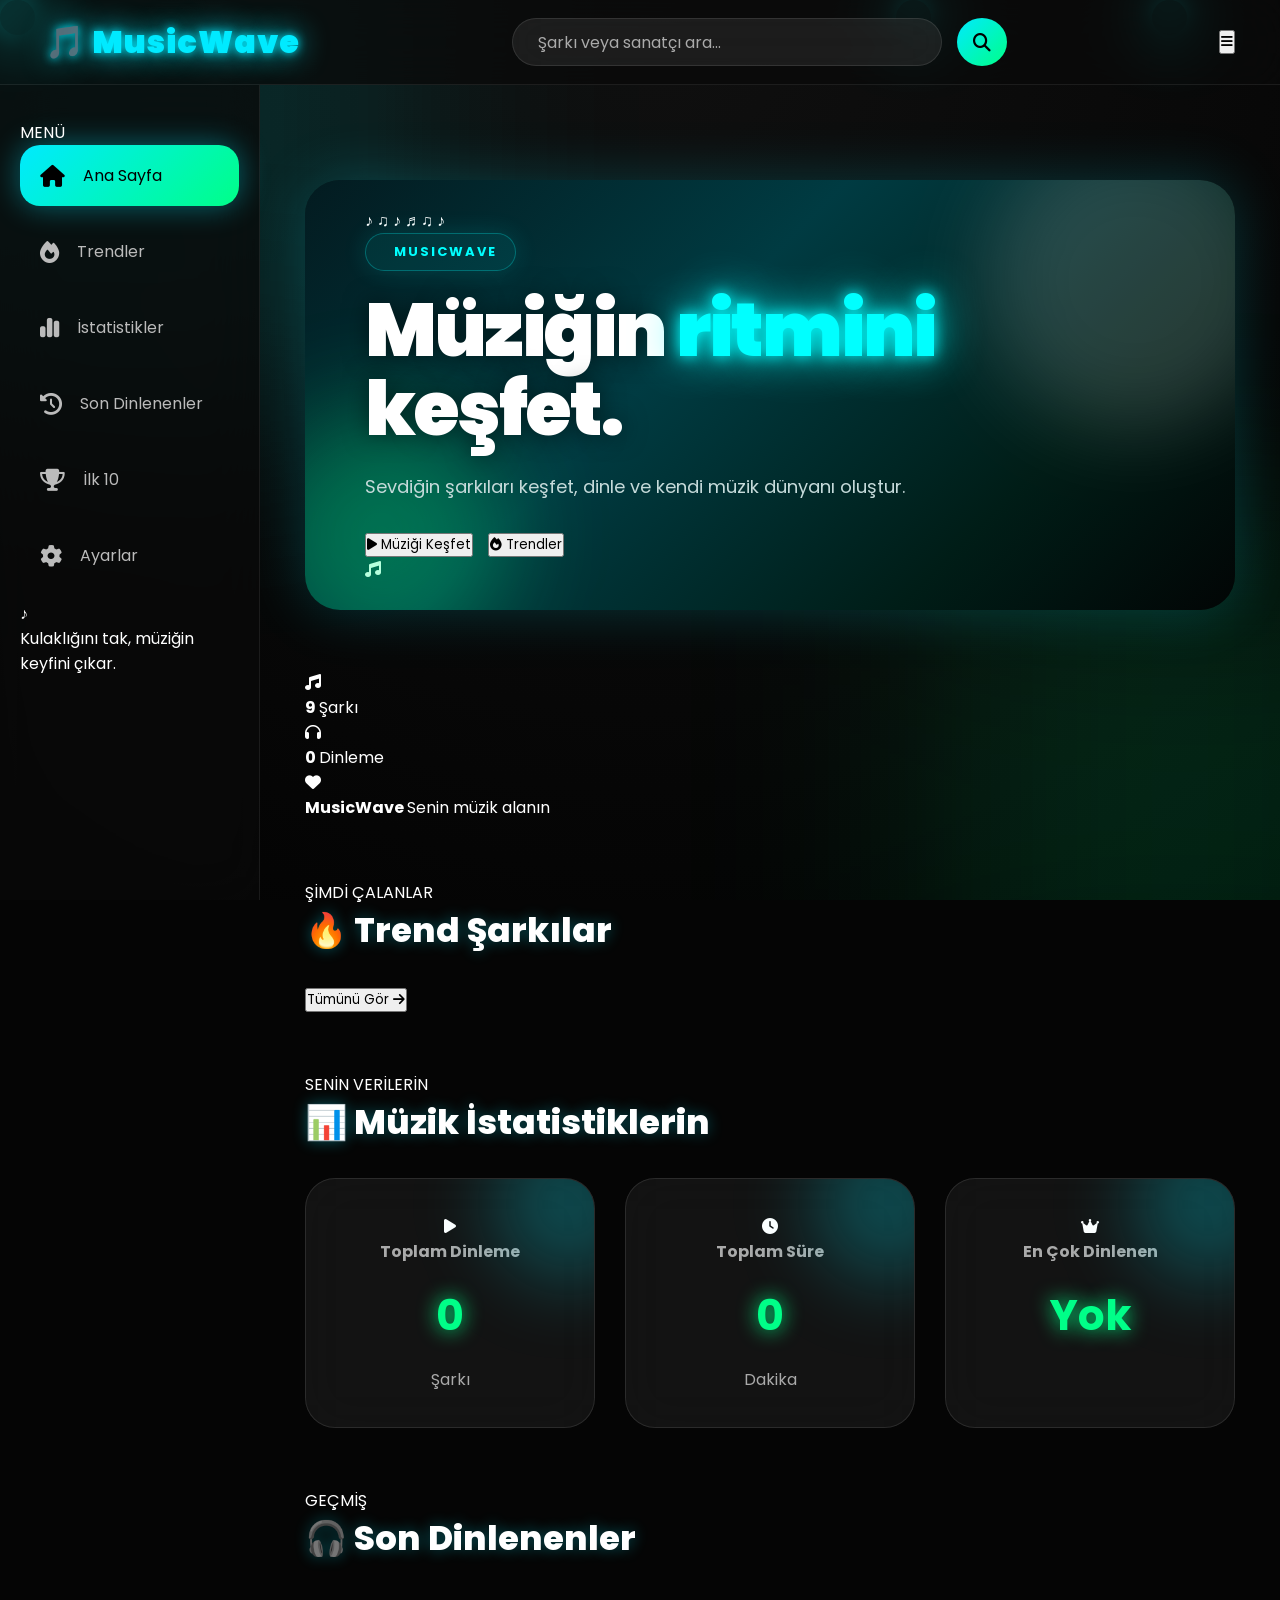
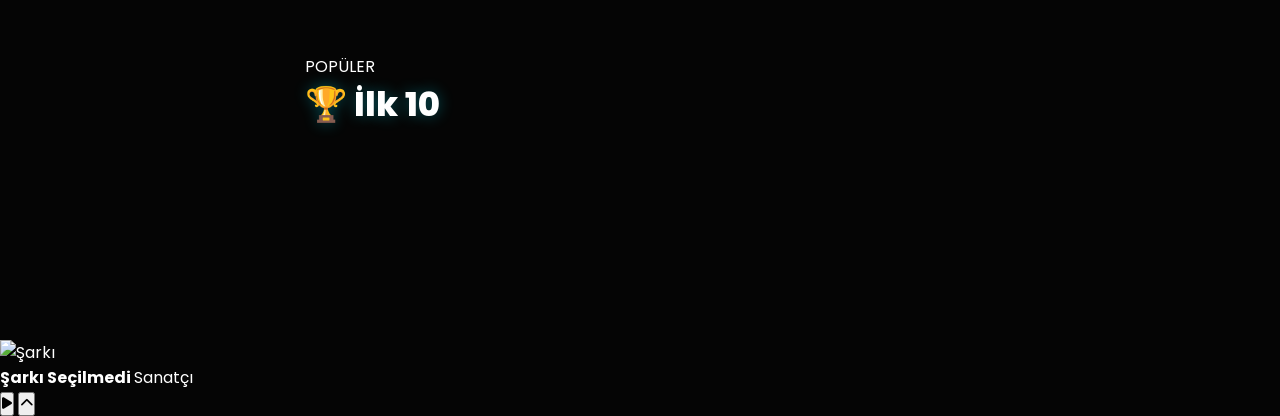
==== commit 07dabdf2: "Refactor index.html for better structure and readability" ====
--- a/index.html
+++ b/index.html
@@ -3,1253 +3,1111 @@
 
 <head>
 
-<meta charset="UTF-8">
-
-<meta name="viewport" content="width=device-width, initial-scale=1.0">
-
-
-<title>MusicWave</title>
-
-
-
-<link rel="stylesheet" href="style.css">
-
-
-
-<link rel="preconnect" href="https://fonts.googleapis.com">
-
-<link rel="preconnect" href="https://fonts.gstatic.com" crossorigin>
-
-
-
-<link href="https://fonts.googleapis.com/css2?family=Poppins:wght@300;400;500;600;700;800&display=swap" rel="stylesheet">
-
-
-
-<link rel="stylesheet" href="https://cdnjs.cloudflare.com/ajax/libs/font-awesome/6.6.0/css/all.min.css">
-
-
+    <meta charset="UTF-8">
+
+    <meta name="viewport"
+          content="width=device-width, initial-scale=1.0">
+
+    <meta name="theme-color"
+          content="#050505">
+
+    <title>MusicWave</title>
+
+    <!-- Google Fonts -->
+    <link rel="preconnect"
+          href="https://fonts.googleapis.com">
+
+    <link rel="preconnect"
+          href="https://fonts.gstatic.com"
+          crossorigin>
+
+    <link href="https://fonts.googleapis.com/css2?family=Poppins:wght@300;400;500;600;700;800;900&display=swap"
+          rel="stylesheet">
+
+    <!-- Font Awesome -->
+    <link rel="stylesheet"
+          href="https://cdnjs.cloudflare.com/ajax/libs/font-awesome/6.6.0/css/all.min.css">
+
+    <!-- CSS -->
+    <link rel="stylesheet"
+          href="style.css">
 
 </head>
 
 
-
-
 <body>
 
 
-
-<!-- ARKA PLAN ANİMASYONU -->
-
+<!-- =====================================================
+     ARKA PLAN
+===================================================== -->
 
 <div class="background-animation">
 
-<span></span>
-<span></span>
-<span></span>
-<span></span>
-<span></span>
+    <div class="bg-orb orb-1"></div>
+    <div class="bg-orb orb-2"></div>
+    <div class="bg-orb orb-3"></div>
+
+    <span></span>
+    <span></span>
+    <span></span>
+    <span></span>
+    <span></span>
 
 </div>
 
 
-
-
-
-
-
-
-<!-- HEADER -->
-
-
-<header>
-
-
-
-<div class="logo" id="homeLogo">
-
-🎵 MusicWave
-
+<!-- =====================================================
+     HEADER
+===================================================== -->
+
+<header id="mainHeader">
+
+    <div class="logo"
+         id="homeLogo">
+
+        <span class="logo-icon">🎵</span>
+        <span>MusicWave</span>
+
+    </div>
+
+
+    <div class="search-box">
+
+        <input
+            id="searchInput"
+            type="text"
+            autocomplete="off"
+            placeholder="Şarkı veya sanatçı ara..."
+        >
+
+        <button
+            id="searchBtn"
+            type="button"
+            aria-label="Ara">
+
+            <i class="fa-solid fa-magnifying-glass"></i>
+
+        </button>
+
+    </div>
+
+
+    <button
+        class="mobile-menu-btn"
+        id="mobileMenuBtn"
+        type="button"
+        aria-label="Menüyü aç">
+
+        <i class="fa-solid fa-bars"></i>
+
+    </button>
+
+</header>
+
+
+<!-- =====================================================
+     SIDEBAR
+===================================================== -->
+
+<aside class="sidebar"
+       id="sidebar">
+
+    <div class="sidebar-title">
+
+        <span>MENÜ</span>
+
+    </div>
+
+
+    <ul>
+
+        <li id="homeBtn"
+            class="active">
+
+            <i class="fa-solid fa-house"></i>
+
+            <span>Ana Sayfa</span>
+
+        </li>
+
+
+        <li id="trendBtn">
+
+            <i class="fa-solid fa-fire"></i>
+
+            <span>Trendler</span>
+
+        </li>
+
+
+        <li id="statsBtn">
+
+            <i class="fa-solid fa-chart-simple"></i>
+
+            <span>İstatistikler</span>
+
+        </li>
+
+
+        <li id="recentBtn">
+
+            <i class="fa-solid fa-clock-rotate-left"></i>
+
+            <span>Son Dinlenenler</span>
+
+        </li>
+
+
+        <li id="topBtn">
+
+            <i class="fa-solid fa-trophy"></i>
+
+            <span>İlk 10</span>
+
+        </li>
+
+
+        <li id="settingsBtn">
+
+            <i class="fa-solid fa-gear"></i>
+
+            <span>Ayarlar</span>
+
+        </li>
+
+    </ul>
+
+
+    <div class="sidebar-bottom">
+
+        <div class="sidebar-music-note">
+            ♪
+        </div>
+
+        <p>
+            Kulaklığını tak,
+            müziğin keyfini çıkar.
+        </p>
+
+    </div>
+
+</aside>
+
+
+<!-- =====================================================
+     MOBİL SIDEBAR OVERLAY
+===================================================== -->
+
+<div class="sidebar-overlay"
+     id="sidebarOverlay">
 </div>
 
 
-
-
-
-
-<div class="search-box">
-
-
-<input
-
-id="searchInput"
-
-type="text"
-
-placeholder="Şarkı veya sanatçı ara..."
-
->
-
-
-
-<button id="searchBtn">
-
-
-<i class="fa-solid fa-magnifying-glass"></i>
-
-
-</button>
-
-
+<!-- =====================================================
+     ANA İÇERİK
+===================================================== -->
+
+<main id="mainContent">
+
+
+    <!-- =================================================
+         HERO / ANA EKRAN
+    ================================================== -->
+
+    <section class="hero"
+             id="heroSection">
+
+        <!-- Hareketli dekorasyon -->
+
+        <div class="hero-glow hero-glow-1"></div>
+        <div class="hero-glow hero-glow-2"></div>
+
+        <div class="hero-particles">
+
+            <span>♪</span>
+            <span>♫</span>
+            <span>♪</span>
+            <span>♬</span>
+            <span>♫</span>
+            <span>♪</span>
+
+        </div>
+
+
+        <div class="hero-content">
+
+            <div class="hero-badge">
+
+                <span class="pulse-dot"></span>
+
+                MUSICWAVE
+
+            </div>
+
+
+            <h1>
+
+                Müziğin
+                <span>ritmini</span>
+                keşfet.
+
+            </h1>
+
+
+            <p>
+
+                Sevdiğin şarkıları keşfet,
+                dinle ve kendi müzik dünyanı oluştur.
+
+            </p>
+
+
+            <div class="hero-buttons">
+
+                <button
+                    class="hero-btn primary"
+                    id="heroExploreBtn">
+
+                    <i class="fa-solid fa-play"></i>
+
+                    Müziği Keşfet
+
+                </button>
+
+
+                <button
+                    class="hero-btn secondary"
+                    id="heroTrendBtn">
+
+                    <i class="fa-solid fa-fire"></i>
+
+                    Trendler
+
+                </button>
+
+            </div>
+
+        </div>
+
+
+        <!-- Animasyonlu müzik dalgası -->
+
+        <div class="hero-wave">
+
+            <span></span>
+            <span></span>
+            <span></span>
+            <span></span>
+            <span></span>
+            <span></span>
+            <span></span>
+            <span></span>
+            <span></span>
+            <span></span>
+            <span></span>
+            <span></span>
+            <span></span>
+            <span></span>
+            <span></span>
+            <span></span>
+            <span></span>
+            <span></span>
+            <span></span>
+            <span></span>
+
+        </div>
+
+
+        <!-- Dekoratif disk -->
+
+        <div class="hero-disc">
+
+            <div class="disc-center">
+
+                <i class="fa-solid fa-music"></i>
+
+            </div>
+
+        </div>
+
+    </section>
+
+
+    <!-- =================================================
+         HIZLI BİLGİ KARTLARI
+    ================================================== -->
+
+    <section class="quick-stats"
+             id="quickStats">
+
+        <div class="quick-card">
+
+            <div class="quick-icon cyan">
+
+                <i class="fa-solid fa-music"></i>
+
+            </div>
+
+            <div>
+
+                <strong id="quickSongCount">
+                    9
+                </strong>
+
+                <span>
+                    Şarkı
+                </span>
+
+            </div>
+
+        </div>
+
+
+        <div class="quick-card">
+
+            <div class="quick-icon green">
+
+                <i class="fa-solid fa-headphones"></i>
+
+            </div>
+
+            <div>
+
+                <strong id="quickPlayCount">
+                    0
+                </strong>
+
+                <span>
+                    Dinleme
+                </span>
+
+            </div>
+
+        </div>
+
+
+        <div class="quick-card">
+
+            <div class="quick-icon purple">
+
+                <i class="fa-solid fa-heart"></i>
+
+            </div>
+
+            <div>
+
+                <strong>
+                    MusicWave
+                </strong>
+
+                <span>
+                    Senin müzik alanın
+                </span>
+
+            </div>
+
+        </div>
+
+    </section>
+
+
+    <!-- =================================================
+         TREND ŞARKILAR
+    ================================================== -->
+
+    <section class="songs-section"
+             id="songsSection">
+
+        <div class="section-heading">
+
+            <div>
+
+                <span class="section-label">
+                    ŞİMDİ ÇALANLAR
+                </span>
+
+                <h2>
+                    🔥 Trend Şarkılar
+                </h2>
+
+            </div>
+
+
+            <button
+                class="section-action"
+                id="viewAllSongs">
+
+                Tümünü Gör
+
+                <i class="fa-solid fa-arrow-right"></i>
+
+            </button>
+
+        </div>
+
+
+        <div class="song-grid"
+             id="songGrid">
+
+            <!-- JavaScript dolduracak -->
+
+        </div>
+
+    </section>
+
+
+    <!-- =================================================
+         İSTATİSTİKLER
+    ================================================== -->
+
+    <section class="stats-section"
+             id="statsSection">
+
+        <div class="section-heading">
+
+            <div>
+
+                <span class="section-label">
+                    SENİN VERİLERİN
+                </span>
+
+                <h2>
+                    📊 Müzik İstatistiklerin
+                </h2>
+
+            </div>
+
+        </div>
+
+
+        <div class="stats-grid">
+
+
+            <div class="stat-card">
+
+                <div class="stat-card-icon">
+
+                    <i class="fa-solid fa-play"></i>
+
+                </div>
+
+                <h3>
+                    Toplam Dinleme
+                </h3>
+
+                <strong id="totalSongs">
+                    0
+                </strong>
+
+                <p>
+                    Şarkı
+                </p>
+
+            </div>
+
+
+            <div class="stat-card">
+
+                <div class="stat-card-icon">
+
+                    <i class="fa-solid fa-clock"></i>
+
+                </div>
+
+                <h3>
+                    Toplam Süre
+                </h3>
+
+                <strong id="totalTime">
+                    0
+                </strong>
+
+                <p>
+                    Dakika
+                </p>
+
+            </div>
+
+
+            <div class="stat-card">
+
+                <div class="stat-card-icon">
+
+                    <i class="fa-solid fa-crown"></i>
+
+                </div>
+
+                <h3>
+                    En Çok Dinlenen
+                </h3>
+
+                <strong id="mostPlayed">
+                    Yok
+                </strong>
+
+            </div>
+
+
+        </div>
+
+    </section>
+
+
+    <!-- =================================================
+         SON DİNLENENLER
+    ================================================== -->
+
+    <section class="recent-section"
+             id="recentSection">
+
+        <div class="section-heading">
+
+            <div>
+
+                <span class="section-label">
+                    GEÇMİŞ
+                </span>
+
+                <h2>
+                    🎧 Son Dinlenenler
+                </h2>
+
+            </div>
+
+        </div>
+
+
+        <div class="song-grid"
+             id="recentSongs">
+
+            <!-- JavaScript dolduracak -->
+
+        </div>
+
+    </section>
+
+
+    <!-- =================================================
+         İLK 10
+    ================================================== -->
+
+    <section class="top-section"
+             id="topSection">
+
+        <div class="section-heading">
+
+            <div>
+
+                <span class="section-label">
+                    POPÜLER
+                </span>
+
+                <h2>
+                    🏆 İlk 10
+                </h2>
+
+            </div>
+
+        </div>
+
+
+        <div class="playlist-list"
+             id="topSongs">
+
+            <!-- JavaScript dolduracak -->
+
+        </div>
+
+    </section>
+
+
+    <!-- =================================================
+         ARAMA SONUÇLARI
+    ================================================== -->
+
+    <section class="search-results"
+             id="searchResults">
+
+        <div class="section-heading">
+
+            <div>
+
+                <span class="section-label">
+                    ARAMA
+                </span>
+
+                <h2>
+                    🔎 Arama Sonuçları
+                </h2>
+
+            </div>
+
+        </div>
+
+
+        <div class="no-results"
+             id="noResults">
+
+            <div class="no-results-icon">
+
+                <i class="fa-solid fa-music"></i>
+
+            </div>
+
+            <h3>
+                Müzik bulunamadı
+            </h3>
+
+            <p>
+                Başka bir şarkı veya sanatçı adı dene.
+            </p>
+
+        </div>
+
+
+        <div class="song-grid"
+             id="searchGrid">
+
+        </div>
+
+    </section>
+
+</main>
+
+
+<!-- =====================================================
+     MUSIC PLAYER
+===================================================== -->
+
+<footer class="player"
+       id="player">
+
+
+    <!-- PLAYER KAPAT -->
+
+    <button
+        class="player-toggle close"
+        id="closePlayer"
+        type="button"
+        aria-label="Playerı küçült">
+
+        <i class="fa-solid fa-chevron-down"></i>
+
+    </button>
+
+
+    <!-- PLAYER AÇ -->
+
+    <button
+        class="player-toggle open"
+        id="openPlayer"
+        type="button"
+        aria-label="Playerı aç">
+
+        <i class="fa-solid fa-chevron-up"></i>
+
+    </button>
+
+
+    <!-- SOL -->
+
+    <div class="player-left">
+
+        <div class="player-image-wrapper">
+
+            <img
+                id="playerImage"
+                src="images/default.jpg"
+                alt="Çalan şarkı">
+
+            <div class="player-image-glow"></div>
+
+        </div>
+
+
+        <div class="player-song-info">
+
+            <h3 id="musicName">
+                Şarkı Seçilmedi
+            </h3>
+
+            <p id="artistName">
+                Sanatçı
+            </p>
+
+            <div class="playing-status"
+                 id="playingStatus">
+
+                <span></span>
+                <span></span>
+                <span></span>
+                <span></span>
+
+                <small>
+                    Hazır
+                </small>
+
+            </div>
+
+        </div>
+
+    </div>
+
+
+    <!-- ORTA -->
+
+    <div class="player-center">
+
+
+        <button
+            id="shuffle"
+            class="player-control"
+            type="button"
+            title="Karıştır">
+
+            <i class="fa-solid fa-shuffle"></i>
+
+        </button>
+
+
+        <button
+            id="prev"
+            class="player-control"
+            type="button"
+            title="Önceki">
+
+            <i class="fa-solid fa-backward-step"></i>
+
+        </button>
+
+
+        <button
+            id="play"
+            class="main-play"
+            type="button"
+            title="Oynat">
+
+            <i class="fa-solid fa-play"></i>
+
+        </button>
+
+
+        <button
+            id="pause"
+            class="main-pause"
+            type="button"
+            title="Duraklat">
+
+            <i class="fa-solid fa-pause"></i>
+
+        </button>
+
+
+        <button
+            id="next"
+            class="player-control"
+            type="button"
+            title="Sonraki">
+
+            <i class="fa-solid fa-forward-step"></i>
+
+        </button>
+
+
+        <button
+            id="repeat"
+            class="player-control"
+            type="button"
+            title="Tekrarla">
+
+            <i class="fa-solid fa-repeat"></i>
+
+        </button>
+
+    </div>
+
+
+    <!-- SAĞ -->
+
+    <div class="player-right">
+
+
+        <div class="time-row">
+
+            <span id="currentTime">
+                0:00
+            </span>
+
+            <span>
+                /
+            </span>
+
+            <span id="duration">
+                0:00
+            </span>
+
+        </div>
+
+
+        <input
+            type="range"
+            id="progress"
+            min="0"
+            max="100"
+            value="0"
+            step="0.1"
+            aria-label="Şarkı ilerlemesi"
+        >
+
+
+        <div class="volume-control">
+
+            <i class="fa-solid fa-volume-high"></i>
+
+            <input
+                type="range"
+                id="volume"
+                min="0"
+                max="1"
+                step="0.01"
+                value="1"
+                aria-label="Ses seviyesi"
+            >
+
+        </div>
+
+    </div>
+
+</footer>
+
+
+<!-- =====================================================
+     MINI PLAYER
+===================================================== -->
+
+<div class="mini-player"
+     id="miniPlayer">
+
+    <img
+        id="miniPlayerImage"
+        src="images/default.jpg"
+        alt="Şarkı">
+
+    <div class="mini-player-info">
+
+        <strong id="miniPlayerName">
+            Şarkı Seçilmedi
+        </strong>
+
+        <span id="miniPlayerArtist">
+            Sanatçı
+        </span>
+
+    </div>
+
+
+    <button
+        id="miniPlay"
+        type="button">
+
+        <i class="fa-solid fa-play"></i>
+
+    </button>
+
+
+    <button
+        id="miniOpen"
+        type="button">
+
+        <i class="fa-solid fa-chevron-up"></i>
+
+    </button>
 
 </div>
 
 
-
-
-
-</header><!-- ======================================
-     SIDEBAR
-====================================== -->
-
-
-<aside class="sidebar">
-
-
-<ul>
-
-
-
-<li id="homeBtn" class="active">
-
-
-<i class="fa-solid fa-house"></i>
-
-
-Ana Sayfa
-
-
-</li>
-
-
-
-
-
-
-<li>
-
-
-<i class="fa-solid fa-fire"></i>
-
-
-Trendler
-
-
-</li>
-
-
-
-
-
-
-<li>
-
-
-<i class="fa-solid fa-chart-simple"></i>
-
-
-İstatistikler
-
-
-</li>
-
-
-
-
-
-
-<li id="settingsBtn">
-
-
-<i class="fa-solid fa-gear"></i>
-
-
-Ayarlar
-
-
-</li>
-
-
-
-
-
-</ul>
-
-
-</aside>
-
-
-
-
-
-
-
-
-
-<!-- ======================================
-     ANA İÇERİK
-====================================== -->
-
-
-<main id="mainContent">
-
-
-
-
-
-
-
-
-<!-- HOŞ GELDİN -->
-
-
-<section class="hero" id="heroSection">
-
-
-<h1>
-
-MusicWave'e Hoş Geldin
-
-</h1>
-
-
-
-<p>
-
-Milyonlarca müziği keşfet ve dinle.
-
-</p>
-
-
-
-</section>
-
-
-
-
-
-
-
-
-
-<!-- ======================================
-     TREND ŞARKILAR
-====================================== -->
-
-
-<section class="songs-section" id="songsSection">
-
-
-<h2>
-
-🔥 Trend Şarkılar
-
-</h2>
-
-
-
-
-<div class="song-grid" id="songGrid">
-
-
-
-
-</div>
-
-
-
-</section>
-
-    <!-- ======================================
-     İSTATİSTİKLER
-====================================== -->
-
-
-<section class="stats-section" id="statsSection">
-
-
-<h2>
-
-📊 Müzik İstatistiklerin
-
-</h2>
-
-
-
-
-
-<div class="stats-grid">
-
-
-
-
-
-<div class="stat-card">
-
-
-<h3>
-
-Toplam Dinleme
-
-</h3>
-
-
-
-<strong id="totalSongs">
-
-0
-
-</strong>
-
-
-
-<p>
-
-Şarkı
-
-</p>
-
-
-</div>
-
-
-
-
-
-
-
-
-<div class="stat-card">
-
-
-<h3>
-
-Toplam Süre
-
-</h3>
-
-
-
-<strong id="totalTime">
-
-0
-
-</strong>
-
-
-
-<p>
-
-Dakika
-
-</p>
-
-
-</div>
-
-
-
-
-
-
-
-
-<div class="stat-card">
-
-
-<h3>
-
-En Çok Dinlenen
-
-</h3>
-
-
-
-<strong id="mostPlayed">
-
-Yok
-
-</strong>
-
-
-</div>
-
-
-
-
-</div>
-
-
-
-</section>
-
-
-
-
-
-
-
-
-
-<!-- ======================================
-     SON DİNLENENLER
-====================================== -->
-
-
-<section class="recent-section" id="recentSection">
-
-
-<h2>
-
-🎧 Son Dinlenenler
-
-</h2>
-
-
-
-
-<div class="song-grid" id="recentSongs">
-
-
-
-</div>
-
-
-
-
-</section>
-
-
-
-
-
-
-
-
-
-<!-- ======================================
-     İLK 10
-====================================== -->
-
-
-<section class="top-section" id="topSection">
-
-
-<h2>
-
-🏆 İlk 10
-
-</h2>
-
-
-
-
-
-<div class="playlist-list" id="topSongs">
-
-
-
-
-
-
-<div class="playlist-item">
-
-<span>
-
-01
-
-</span>
-
-
-<p>
-
-Believer
-
-</p>
-
-
-<button onclick="playSelected(0)">
-
-▶
-
-</button>
-
-
-</div>
-
-
-
-
-
-
-
-
-<div class="playlist-item">
-
-<span>
-
-02
-
-</span>
-
-
-<p>
-
-Shape Of You
-
-</p>
-
-
-<button onclick="playSelected(1)">
-
-▶
-
-</button>
-
-
-</div>
-
-
-
-
-
-
-
-
-<div class="playlist-item">
-
-<span>
-
-03
-
-</span>
-
-
-<p>
-
-Blinding Lights
-
-</p>
-
-
-<button onclick="playSelected(2)">
-
-▶
-
-</button>
-
-
-</div>
-
-
-
-
-
-
-
-
-<div class="playlist-item">
-
-<span>
-
-04
-
-</span>
-
-
-<p>
-
-Lovely
-
-</p>
-
-
-<button onclick="playSelected(3)">
-
-▶
-
-</button>
-
-
-</div>
-
-
-
-
-
-
-
-
-<div class="playlist-item">
-
-<span>
-
-05
-
-</span>
-
-
-<p>
-
-Faded
-
-</p>
-
-
-<button onclick="playSelected(4)">
-
-▶
-
-</button>
-
-
-</div>
-
-
-
-
-
-
-
-
-<div class="playlist-item">
-
-<span>
-
-06
-
-</span>
-
-
-<p>
-
-Animals
-
-</p>
-
-
-<button onclick="playSelected(5)">
-
-▶
-
-</button>
-
-
-</div>
-
-
-
-
-
-
-
-
-<div class="playlist-item">
-
-<span>
-
-07
-
-</span>
-
-
-<p>
-
-Yakında...
-
-</p>
-
-
-<button disabled>
-
--
-
-</button>
-
-
-</div>
-
-
-
-
-
-
-
-
-<div class="playlist-item">
-
-<span>
-
-08
-
-</span>
-
-
-<p>
-
-Yakında...
-
-</p>
-
-
-<button disabled>
-
--
-
-</button>
-
-
-</div>
-
-
-
-
-
-
-
-
-<div class="playlist-item">
-
-<span>
-
-09
-
-</span>
-
-
-<p>
-
-Yakında...
-
-</p>
-
-
-<button disabled>
-
--
-
-</button>
-
-
-</div>
-
-
-
-
-
-
-
-
-<div class="playlist-item">
-
-<span>
-
-10
-
-</span>
-
-
-<p>
-
-Yakında...
-
-</p>
-
-
-<button disabled>
-
--
-
-</button>
-
-
-</div>
-
-
-
-
-
-
-</div>
-
-
-
-</section><!-- ======================================
-     ARAMA SONUÇLARI
-====================================== -->
-
-
-<section class="search-results" id="searchResults">
-
-
-<h2>
-
-🔎 Arama Sonuçları
-
-</h2>
-
-
-
-<p id="noResults" class="no-results">
-
-Şu anlık böyle bir müzik yok.
-
-</p>
-
-
-
-<div class="song-grid" id="searchGrid">
-
-
-</div>
-
-
-
-</section>
-
-
-
-
-
-
-
-
-
-<!-- ======================================
-     MÜZİK PLAYER
-====================================== -->
-
-
-<footer class="player" id="player">
-
-
-
-
-
-<button id="closePlayer">
-
-▼
-
-</button>
-
-
-
-
-
-<button id="openPlayer">
-
-▲
-
-</button>
-
-
-
-
-
-
-
-
-
-<div class="player-left">
-
-
-
-<img id="playerImage" src="images/default.jpg">
-
-
-
-
-
-<div>
-
-
-<h3 id="musicName">
-
-Şarkı Seçilmedi
-
-</h3>
-
-
-
-<p id="artistName">
-
-Sanatçı
-
-</p>
-
-
-</div>
-
-
-
-</div>
-
-
-
-
-
-
-
-
-
-<div class="player-center">
-
-
-
-<button id="shuffle">
-
-🔀
-
-</button>
-
-
-
-<button id="prev">
-
-⏮
-
-</button>
-
-
-
-<button id="play">
-
-▶
-
-</button>
-
-
-
-<button id="pause">
-
-⏸
-
-</button>
-
-
-
-<button id="next">
-
-⏭
-
-</button>
-
-
-
-<button id="repeat">
-
-🔁
-
-</button>
-
-
-
-</div>
-
-
-
-
-
-
-
-
-
-<div class="player-right">
-
-
-<span id="currentTime">
-
-0:00
-
-</span>
-
-
-
-/
-
-
-
-<span id="duration">
-
-0:00
-
-</span>
-
-
-
-
-
-<input
-
-type="range"
-
-id="progress"
-
-min="0"
-
-max="100"
-
-value="0"
-
->
-
-
-
-</div>
-
-
-
-
-
-
-</footer>
-
-
-
-
-
-
-
-
-
-<!-- SES DOSYASI -->
-
-
-<audio id="audioPlayer"></audio>
-
-
-
-
-
-
-
-
-
-<!-- ======================================
+<!-- =====================================================
      AYARLAR PANELİ
-====================================== -->
-
-
-<div class="settings-panel" id="settingsPanel">
-
-
-
-
-
-<div class="settings-header">
-
-
-<h2>
-
-⚙ Ayarlar
-
-</h2>
-
-
-
-<button id="closeSettings">
-
-✕
-
-</button>
-
-
-
-</div>
-
-
-
-
-
-
-
-<div class="setting-item">
-
-
-<span>
-
-🌙 Dark Mode
-
-</span>
-
-
-
-<label class="switch">
-
-
-<input
-
-type="checkbox"
-
-id="darkMode"
-
-checked
-
->
-
-
-
-<span class="slider"></span>
-
-
-
-</label>
-
-
-
-</div>
-
-
-
-
-
-
-
-
-<div class="setting-item">
-
-
-<span>
-
-☀️ Light Mode
-
-</span>
-
-
-
-<button id="lightMode">
-
-Aç
-
-</button>
-
-
-
-</div>
-
-
-
-
-
-
-</div>
-
-
-
-
-
-
-
-
-
-<!-- ======================================
-     MOBİL ALT MENÜ
-====================================== -->
-
-
-<nav class="mobile-nav">
-
-
-
-
-
-<button id="mobileHome">
-
-
-<i class="fa-solid fa-house"></i>
-
-
-
-<span>
-
-Ana Sayfa
-
-</span>
-
-
-</button>
-
-
-
-
-
-
-
-<button>
-
-
-<i class="fa-solid fa-magnifying-glass"></i>
-
-
-
-<span>
-
-Ara
-
-</span>
-
-
-</button>
-
-
-
-
-
-
-
-<button>
-
-
-<i class="fa-solid fa-music"></i>
-
-
-
-<span>
-
-Müzik
-
-</span>
-
-
-</button>
-
-
-
-
-
-
-
-</nav>
-
-
-
-
-
-
-
-
-<!-- ======================================
-     JAVASCRIPT
-====================================== -->
-
-
-<script src="script.js"></script>
-
-
-
-
-
-</body>
-
-
-</html>
+===================================================== -->
+
+<div class="settings-overlay"
+     id="settingsOverlay">
+
+    <div class="settings-panel"
+         id="settingsPanel">
+
+
+        <div class="settings-header">
+
+            <div>
+
+                <span class="section-label">
+                    MUSICWAVE
+                </span>
+
+                <h2>
+                    ⚙ Ayarlar
+                </h2>
+
+            </div>
+
+
+            <button
+                id="closeSettings"
+                type="button">
+
+                <i class="fa-solid fa-xmark"></i>
+
+            </button>
+
+        </div>
+
+
+        <!-- TEMA -->
+
+        <div class="settings-group">
+
+            <h3>
+                Görünüm
+            </h3>
+
+
+            <div class="setting-item">
+
+                <div class="setting-info">
+
+                    <div class="setting-icon">
+                        🌙
+                    </div>
+
+                    <div>
+
+                        <strong>
+                            Dark Mode
+                        </strong>
+
+                        <span>
+                            Koyu neon görünüm
+                        </span>
+
+                    </div>
+
+                </div>
+
+
+                <label class="switch">
+
+                    <input
+                        type="checkbox"
+                        id="darkMode"
+                        checked
+                    >
+
+                    <span class="slider"></span>
+
+                </label>
+
+            </div>
+
+
+            <div class="setting-item">
+
+                <div class="setting-info">
+
+                    <div class="setting-icon">
+                        ☀️
+                    </div>
+
+                    <div>
+
+                        <strong>
+                            Light Mode
+                        </strong>
+
+                        <span>
+                            Açık görünüm
+                        </span>
+
+                    </div>
+
+                </div>
+
+
+                <button
+                    class="setting-button"
+                    id="lightMode"
+                    type="button">
+
+                    Aç
+
+                </button>
+
+            </div>
+
+        </div>
+
+
+        <!-- PLAYER -->
+
+        <div class="settings-group">
+
+            <h3>
+                Player
+            </h3>
+
+
+            <div class="setting-item">
+
+                <div class="setting-info">
+
+                    <div class="setting-icon">
+                        🎵
+                    </div>
+
+                    <div>
+
+                        <strong>
+                            Mini Player
+                        </strong>
+
+                        <span>
+                            Player kapatıldığında altta göster
+                        </span>
+
+                    </div>
+
+                </div>
+
+
+                <label class="switch">
+
+                    <input
+                        type="checkbox"
+                        id="miniPlayerToggle"
+                        checked
+                    >
+
+                    <span class="slider"></span>
+
+                </label>
+
+            </div>
+
+        </div>
+
+
+        <!-- ANİMASYON -->
+
+        <div class="settings-group">
+
+            <h3>
+                Animasyonlar
+            </h3>
+
+
+            <div class="setting-item">
+
+                <div class="setting-info">
+
+                    <div class="setting-
--- a/style.css
+++ b/style.css
@@ -3023,10 +3023,32 @@
 /* PLAYER OPEN BUTTON */
 
 
-#openPlayer{
-
-
-    display:none;
+
+display:none;
+
+position:fixed;
+
+bottom:20px;
+
+right:25px;
+
+width:50px;
+
+height:50px;
+
+border-radius:50%;
+
+border:none;
+
+background:#1ed760;
+
+cursor:pointer;
+
+z-index:4000;
+
+font-size:20px;
+
+}
 
 
 
@@ -6514,3 +6536,1306 @@
 /* =====================================================
    END MUSICWAVE FULL CSS V2
 ===================================================== */
+
+/* =====================================================
+   MUSICWAVE EXTRA ANIMATION PACK
+===================================================== */
+
+
+/* =====================================================
+   HERO YENİ TASARIM
+===================================================== */
+
+.hero {
+    min-height: 430px;
+    position: relative;
+    overflow: hidden;
+    isolation: isolate;
+    background:
+        linear-gradient(
+            135deg,
+            #031b20,
+            #003b42 40%,
+            #001d17 75%,
+            #020505
+        );
+}
+
+
+/* HERO GRID */
+
+.hero-grid {
+
+    position: absolute;
+    inset: 0;
+
+    background-image:
+        linear-gradient(
+            rgba(0,255,255,.08) 1px,
+            transparent 1px
+        ),
+        linear-gradient(
+            90deg,
+            rgba(0,255,255,.08) 1px,
+            transparent 1px
+        );
+
+    background-size: 45px 45px;
+
+    mask-image:
+        linear-gradient(
+            to bottom,
+            transparent,
+            black,
+            transparent
+        );
+
+    animation: gridMove 15s linear infinite;
+
+    opacity: .45;
+
+    z-index: -1;
+}
+
+
+@keyframes gridMove {
+
+    from {
+        transform: translateY(0);
+    }
+
+    to {
+        transform: translateY(45px);
+    }
+
+}
+
+
+/* HERO ORBS */
+
+.hero-orb {
+
+    position: absolute;
+
+    border-radius: 50%;
+
+    filter: blur(5px);
+
+    pointer-events: none;
+
+}
+
+
+.orb-one {
+
+    width: 280px;
+    height: 280px;
+
+    background: #00eaff55;
+
+    right: 5%;
+    top: -100px;
+
+    box-shadow:
+        0 0 100px #00eaff;
+
+    animation:
+        orbFloatOne 8s ease-in-out infinite alternate;
+
+}
+
+
+.orb-two {
+
+    width: 220px;
+    height: 220px;
+
+    background: #00ff8855;
+
+    left: 35%;
+    bottom: -120px;
+
+    box-shadow:
+        0 0 100px #00ff88;
+
+    animation:
+        orbFloatTwo 10s ease-in-out infinite alternate;
+
+}
+
+
+.orb-three {
+
+    width: 130px;
+    height: 130px;
+
+    background: #8a2be255;
+
+    right: 35%;
+    top: 30%;
+
+    box-shadow:
+        0 0 80px #8a2be2;
+
+    animation:
+        orbFloatThree 6s ease-in-out infinite alternate;
+
+}
+
+
+@keyframes orbFloatOne {
+
+    from {
+        transform: translate(0, 0) scale(1);
+    }
+
+    to {
+        transform: translate(-80px, 80px) scale(1.2);
+    }
+
+}
+
+
+@keyframes orbFloatTwo {
+
+    from {
+        transform: translate(0, 0);
+    }
+
+    to {
+        transform: translate(100px, -70px);
+    }
+
+}
+
+
+@keyframes orbFloatThree {
+
+    from {
+        transform: translateY(0) scale(.8);
+    }
+
+    to {
+        transform: translateY(-60px) scale(1.2);
+    }
+
+}
+
+
+/* HERO CONTENT */
+
+.hero-content {
+
+    position: relative;
+
+    z-index: 10;
+
+    max-width: 750px;
+
+}
+
+
+.hero-badge {
+
+    display: inline-flex;
+
+    align-items: center;
+
+    gap: 10px;
+
+    padding: 8px 18px;
+
+    border-radius: 30px;
+
+    color: #00ffff;
+
+    background:
+        rgba(0,255,255,.08);
+
+    border:
+        1px solid #00ffff44;
+
+    box-shadow:
+        0 0 25px #00ffff22;
+
+    font-size: 13px;
+
+    font-weight: 700;
+
+    letter-spacing: 2px;
+
+    margin-bottom: 20px;
+
+    animation:
+        badgePulse 3s infinite;
+
+}
+
+
+@keyframes badgePulse {
+
+    0%,100% {
+        box-shadow:
+            0 0 15px #00ffff22;
+    }
+
+    50% {
+        box-shadow:
+            0 0 35px #00ffff66;
+    }
+
+}
+
+
+.hero h1 {
+
+    font-size: clamp(45px, 6vw, 75px);
+
+    line-height: 1.05;
+
+    margin: 0;
+
+    letter-spacing: -2px;
+
+}
+
+
+.hero h1 span {
+
+    color: #00ffff;
+
+    text-shadow:
+        0 0 15px #00ffff,
+        0 0 45px #00ffff;
+
+}
+
+
+.hero p {
+
+    max-width: 620px;
+
+    font-size: 18px;
+
+    line-height: 1.8;
+
+    margin-top: 22px;
+
+    color: #c5dada;
+
+}
+
+
+.hero-buttons {
+
+    display: flex;
+
+    gap: 15px;
+
+    margin-top: 30px;
+
+    flex-wrap: wrap;
+
+}
+
+
+.hero-main-btn,
+.hero-second-btn {
+
+    border: none;
+
+    padding: 15px 24px;
+
+    border-radius: 30px;
+
+    cursor: pointer;
+
+    font-weight: 700;
+
+    transition: .3s;
+
+}
+
+
+.hero-main-btn {
+
+    color: #001010;
+
+    background:
+        linear-gradient(
+            135deg,
+            #00eaff,
+            #00ff88
+        );
+
+    box-shadow:
+        0 0 25px #00eaff55;
+
+}
+
+
+.hero-second-btn {
+
+    color: white;
+
+    background:
+        rgba(255,255,255,.08);
+
+    border:
+        1px solid #ffffff22;
+
+}
+
+
+.hero-main-btn:hover,
+.hero-second-btn:hover {
+
+    transform:
+        translateY(-5px);
+
+}
+
+
+.hero-main-btn:hover {
+
+    box-shadow:
+        0 0 40px #00ffff99;
+
+}
+
+
+.hero-second-btn:hover {
+
+    background:
+        rgba(255,255,255,.14);
+
+}
+
+
+/* =====================================================
+   MUSIC WAVE
+===================================================== */
+
+.music-waves {
+
+    position: absolute;
+
+    right: 50px;
+    bottom: 25px;
+
+    height: 180px;
+
+    display: flex;
+
+    align-items: flex-end;
+
+    gap: 7px;
+
+    opacity: .65;
+
+}
+
+
+.music-waves span {
+
+    width: 5px;
+
+    height: 40px;
+
+    border-radius: 10px;
+
+    background:
+        linear-gradient(
+            to top,
+            #00ff88,
+            #00eaff
+        );
+
+    box-shadow:
+        0 0 15px #00ffff;
+
+    animation:
+        waveDance 1s ease-in-out infinite alternate;
+
+}
+
+
+.music-waves span:nth-child(1) {
+    height: 30px;
+    animation-delay: .1s;
+}
+
+.music-waves span:nth-child(2) {
+    height: 80px;
+    animation-delay: .2s;
+}
+
+.music-waves span:nth-child(3) {
+    height: 130px;
+    animation-delay: .3s;
+}
+
+.music-waves span:nth-child(4) {
+    height: 70px;
+    animation-delay: .4s;
+}
+
+.music-waves span:nth-child(5) {
+    height: 160px;
+    animation-delay: .5s;
+}
+
+.music-waves span:nth-child(6) {
+    height: 100px;
+    animation-delay: .6s;
+}
+
+.music-waves span:nth-child(7) {
+    height: 150px;
+    animation-delay: .7s;
+}
+
+.music-waves span:nth-child(8) {
+    height: 65px;
+    animation-delay: .8s;
+}
+
+.music-waves span:nth-child(9) {
+    height: 120px;
+    animation-delay: .9s;
+}
+
+.music-waves span:nth-child(10) {
+    height: 170px;
+    animation-delay: 1s;
+}
+
+.music-waves span:nth-child(11) {
+    height: 80px;
+    animation-delay: .7s;
+}
+
+.music-waves span:nth-child(12) {
+    height: 140px;
+    animation-delay: .5s;
+}
+
+.music-waves span:nth-child(13) {
+    height: 50px;
+    animation-delay: .3s;
+}
+
+.music-waves span:nth-child(14) {
+    height: 110px;
+    animation-delay: .6s;
+}
+
+.music-waves span:nth-child(15) {
+    height: 150px;
+    animation-delay: .4s;
+}
+
+.music-waves span:nth-child(16) {
+    height: 70px;
+    animation-delay: .8s;
+}
+
+.music-waves span:nth-child(17) {
+    height: 130px;
+    animation-delay: .2s;
+}
+
+.music-waves span:nth-child(18) {
+    height: 90px;
+    animation-delay: .9s;
+}
+
+.music-waves span:nth-child(19) {
+    height: 160px;
+    animation-delay: .3s;
+}
+
+.music-waves span:nth-child(20) {
+    height: 60px;
+    animation-delay: .7s;
+}
+
+
+@keyframes waveDance {
+
+    from {
+        transform:
+            scaleY(.45);
+    }
+
+    to {
+        transform:
+            scaleY(1.15);
+    }
+
+}
+
+
+/* =====================================================
+   PLAYER YENİ TASARIM
+===================================================== */
+
+.player {
+
+    height: 125px !important;
+
+    padding:
+        15px 35px !important;
+
+    display: none;
+
+    gap: 30px;
+
+    background:
+        rgba(3,8,10,.92) !important;
+
+    border-top:
+        1px solid #00ffff33 !important;
+
+    box-shadow:
+        0 -10px 50px #00ffff18;
+
+}
+
+
+.player-left {
+
+    min-width: 280px;
+
+    display: flex;
+
+    align-items: center;
+
+    gap: 15px;
+
+}
+
+
+.player-cover-wrap {
+
+    position: relative;
+
+    width: 75px;
+    height: 75px;
+
+    flex-shrink: 0;
+
+}
+
+
+.player-cover-wrap img {
+
+    width: 75px;
+    height: 75px;
+
+    object-fit: cover;
+
+    border-radius: 18px;
+
+    position: relative;
+
+    z-index: 2;
+
+}
+
+
+.playing-ring {
+
+    position: absolute;
+
+    inset: -5px;
+
+    border-radius: 22px;
+
+    border:
+        2px solid #00ffff;
+
+    opacity: 0;
+
+    animation:
+        playerRing 2s linear infinite;
+
+}
+
+
+.player.playing .playing-ring {
+
+    opacity: 1;
+
+}
+
+
+@keyframes playerRing {
+
+    from {
+        transform: rotate(0deg);
+        box-shadow:
+            0 0 10px #00ffff;
+    }
+
+    to {
+        transform: rotate(360deg);
+        box-shadow:
+            0 0 30px #00ff88;
+    }
+
+}
+
+
+.player-song-info h3 {
+
+    font-size: 17px;
+
+    margin: 0;
+
+}
+
+
+.player-song-info p {
+
+    margin-top: 4px;
+
+    color: #aaa;
+
+    font-size: 13px;
+
+}
+
+
+#playingStatus {
+
+    display: inline-block;
+
+    margin-top: 5px;
+
+    color: #00ff88;
+
+    font-size: 10px;
+
+    text-transform: uppercase;
+
+    letter-spacing: 1px;
+
+}
+
+
+/* =====================================================
+   PLAYER CENTER
+===================================================== */
+
+.player-center {
+
+    flex: 1;
+
+    max-width: 650px;
+
+    display: flex;
+
+    flex-direction: column;
+
+    align-items: center;
+
+}
+
+
+.player-buttons {
+
+    display: flex;
+
+    align-items: center;
+
+    gap: 15px;
+
+}
+
+
+.player-buttons button,
+.player-right button {
+
+    width: 38px;
+
+    height: 38px;
+
+    border: none;
+
+    border-radius: 50%;
+
+    background:
+        rgba(255,255,255,.06);
+
+    color: #bbb;
+
+    cursor: pointer;
+
+    transition: .25s;
+
+}
+
+
+.player-buttons button:hover,
+.player-right button:hover {
+
+    color: #00ffff;
+
+    background:
+        rgba(0,255,255,.12);
+
+    box-shadow:
+        0 0 20px #00ffff44;
+
+    transform:
+        scale(1.1);
+
+}
+
+
+.player-buttons .main-play,
+.player-buttons .main-pause {
+
+    width: 48px;
+
+    height: 48px;
+
+    background:
+        linear-gradient(
+            135deg,
+            #00eaff,
+            #00ff88
+        );
+
+    color: #001010;
+
+    font-size: 18px;
+
+    box-shadow:
+        0 0 25px #00ffff55;
+
+}
+
+
+.player-buttons .main-pause {
+
+    display: none;
+
+}
+
+
+/* =====================================================
+   EQUALIZER
+===================================================== */
+
+.equalizer {
+
+    position: absolute;
+
+    margin-top: -5px;
+
+    display: flex;
+
+    gap: 3px;
+
+    opacity: .45;
+
+}
+
+
+.equalizer span {
+
+    width: 3px;
+
+    height: 8px;
+
+    background: #00ffff;
+
+    border-radius: 5px;
+
+}
+
+
+.player.playing .equalizer span {
+
+    animation:
+        equalizer .7s ease-in-out infinite alternate;
+
+}
+
+
+.equalizer span:nth-child(2) {
+    animation-delay: .1s;
+}
+
+.equalizer span:nth-child(3) {
+    animation-delay: .2s;
+}
+
+.equalizer span:nth-child(4) {
+    animation-delay: .3s;
+}
+
+.equalizer span:nth-child(5) {
+    animation-delay: .4s;
+}
+
+
+@keyframes equalizer {
+
+    from {
+        height: 5px;
+    }
+
+    to {
+        height: 22px;
+    }
+
+}
+
+
+/* =====================================================
+   PLAYER PROGRESS
+===================================================== */
+
+.player-progress {
+
+    width: 100%;
+
+    display: flex;
+
+    align-items: center;
+
+    gap: 10px;
+
+    margin-top: 8px;
+
+}
+
+
+.player-progress span {
+
+    color: #888;
+
+    font-size: 11px;
+
+    min-width: 32px;
+
+}
+
+
+.player-progress span:last-child {
+
+    text-align: right;
+
+}
+
+
+#progress {
+
+    flex: 1;
+
+}
+
+
+/* =====================================================
+   RANGE INPUT
+===================================================== */
+
+input[type="range"] {
+
+    appearance: none;
+
+    height: 4px;
+
+    border-radius: 10px;
+
+    background:
+        linear-gradient(
+            90deg,
+            #00eaff,
+            #00ff88
+        );
+
+    cursor: pointer;
+
+}
+
+
+input[type="range"]::-webkit-slider-thumb {
+
+    appearance: none;
+
+    width: 12px;
+
+    height: 12px;
+
+    border-radius: 50%;
+
+    background: #fff;
+
+    box-shadow:
+        0 0 10px #00ffff;
+
+}
+
+
+/* =====================================================
+   PLAYER RIGHT
+===================================================== */
+
+.player-right {
+
+    min-width: 190px;
+
+    display: flex;
+
+    align-items: center;
+
+    justify-content: flex-end;
+
+    gap: 10px;
+
+}
+
+
+#volume {
+
+    width: 90px;
+
+}
+
+
+#favoriteBtn.active {
+
+    color: #ff3977;
+
+    background:
+        #ff397722;
+
+    box-shadow:
+        0 0 20px #ff397755;
+
+}
+
+
+#shuffle.active,
+#repeat.active {
+
+    color: #00ff88;
+
+    background:
+        #00ff8822;
+
+}
+
+
+/* =====================================================
+   PLAYER OPEN / CLOSE
+===================================================== */
+
+.player-toggle {
+
+    position: fixed;
+
+    right: 25px;
+
+    bottom: 145px;
+
+    width: 50px;
+
+    height: 50px;
+
+    border: none;
+
+    border-radius: 50%;
+
+    cursor: pointer;
+
+    background:
+        linear-gradient(
+            135deg,
+            #00eaff,
+            #00ff88
+        );
+
+    color: #001010;
+
+    font-size: 18px;
+
+    z-index: 10000;
+
+    box-shadow:
+        0 0 25px #00ffff66;
+
+    transition: .3s;
+
+}
+
+
+.player-toggle:hover {
+
+    transform:
+        scale(1.1);
+
+    box-shadow:
+        0 0 40px #00ffffaa;
+
+}
+
+
+.open-btn {
+
+    display: none;
+
+}
+
+
+.player.closed + .open-btn {
+
+    display: block;
+
+}
+
+
+/* =====================================================
+   PLAYING CARD
+===================================================== */
+
+.song-card.playing {
+
+    border:
+        1px solid #00ffff;
+
+    box-shadow:
+        0 0 30px #00ffff55,
+        inset 0 0 25px #00ffff11;
+
+}
+
+
+.song-card.playing::after {
+
+    content:
+        "● ŞU AN ÇALIYOR";
+
+    position: absolute;
+
+    top: 15px;
+
+    right: 15px;
+
+    padding: 7px 12px;
+
+    border-radius: 20px;
+
+    background:
+        #00ff88;
+
+    color: #001010;
+
+    font-size: 10px;
+
+    font-weight: 800;
+
+    box-shadow:
+        0 0 20px #00ff88;
+
+}
+
+
+/* =====================================================
+   LIGHT MODE
+===================================================== */
+
+body.light .player {
+
+    background:
+        rgba(255,255,255,.92) !important;
+
+    border-top:
+        1px solid #00000015 !important;
+
+    box-shadow:
+        0 -10px 40px #00000015;
+
+}
+
+
+body.light .player-buttons button,
+body.light .player-right button {
+
+    color: #333;
+
+    background:
+        rgba(0,0,0,.06);
+
+}
+
+
+body.light .player-song-info p {
+
+    color: #666;
+
+}
+
+
+/* =====================================================
+   MOBILE PLAYER
+===================================================== */
+
+@media(max-width:900px) {
+
+    .player {
+
+        height: auto !important;
+
+        min-height: 115px;
+
+        padding: 12px 15px !important;
+
+        flex-wrap: wrap;
+
+        gap: 10px;
+
+    }
+
+
+    .player-left {
+
+        min-width: 0;
+
+        flex: 1;
+
+    }
+
+
+    .player-cover-wrap,
+    .player-cover-wrap img {
+
+        width: 55px;
+        height: 55px;
+
+    }
+
+
+    .player-song-info h3 {
+
+        font-size: 14px;
+
+    }
+
+
+    .player-right {
+
+        min-width: auto;
+
+    }
+
+
+    #volume {
+
+        display: none;
+
+    }
+
+
+    .player-center {
+
+        order: 3;
+
+        width: 100%;
+
+        max-width: none;
+
+    }
+
+
+    .player-buttons {
+
+        gap: 8px;
+
+    }
+
+
+    .music-waves {
+
+        right: 20px;
+
+        opacity: .25;
+
+        transform:
+            scale(.7);
+
+        transform-origin:
+            bottom right;
+
+    }
+
+
+    .hero {
+
+        min-height: 500px;
+
+    }
+
+}
+
+
+@media(max-width:600px) {
+
+    .hero {
+
+        padding: 30px !important;
+
+    }
+
+
+    .hero h1 {
+
+        font-size: 43px;
+
+    }
+
+
+    .hero p {
+
+        font-size: 15px;
+
+    }
+
+
+    .hero-buttons {
+
+        flex-direction: column;
+
+        align-items: stretch;
+
+    }
+
+
+    .hero-main-btn,
+    .hero-second-btn {
+
+        width: 100%;
+
+    }
+
+
+    .player-toggle {
+
+        right: 15px;
+
+        bottom: 130px;
+
+    }
+
+
+    .player-right {
+
+        display: none;
+
+    }
+
+   }
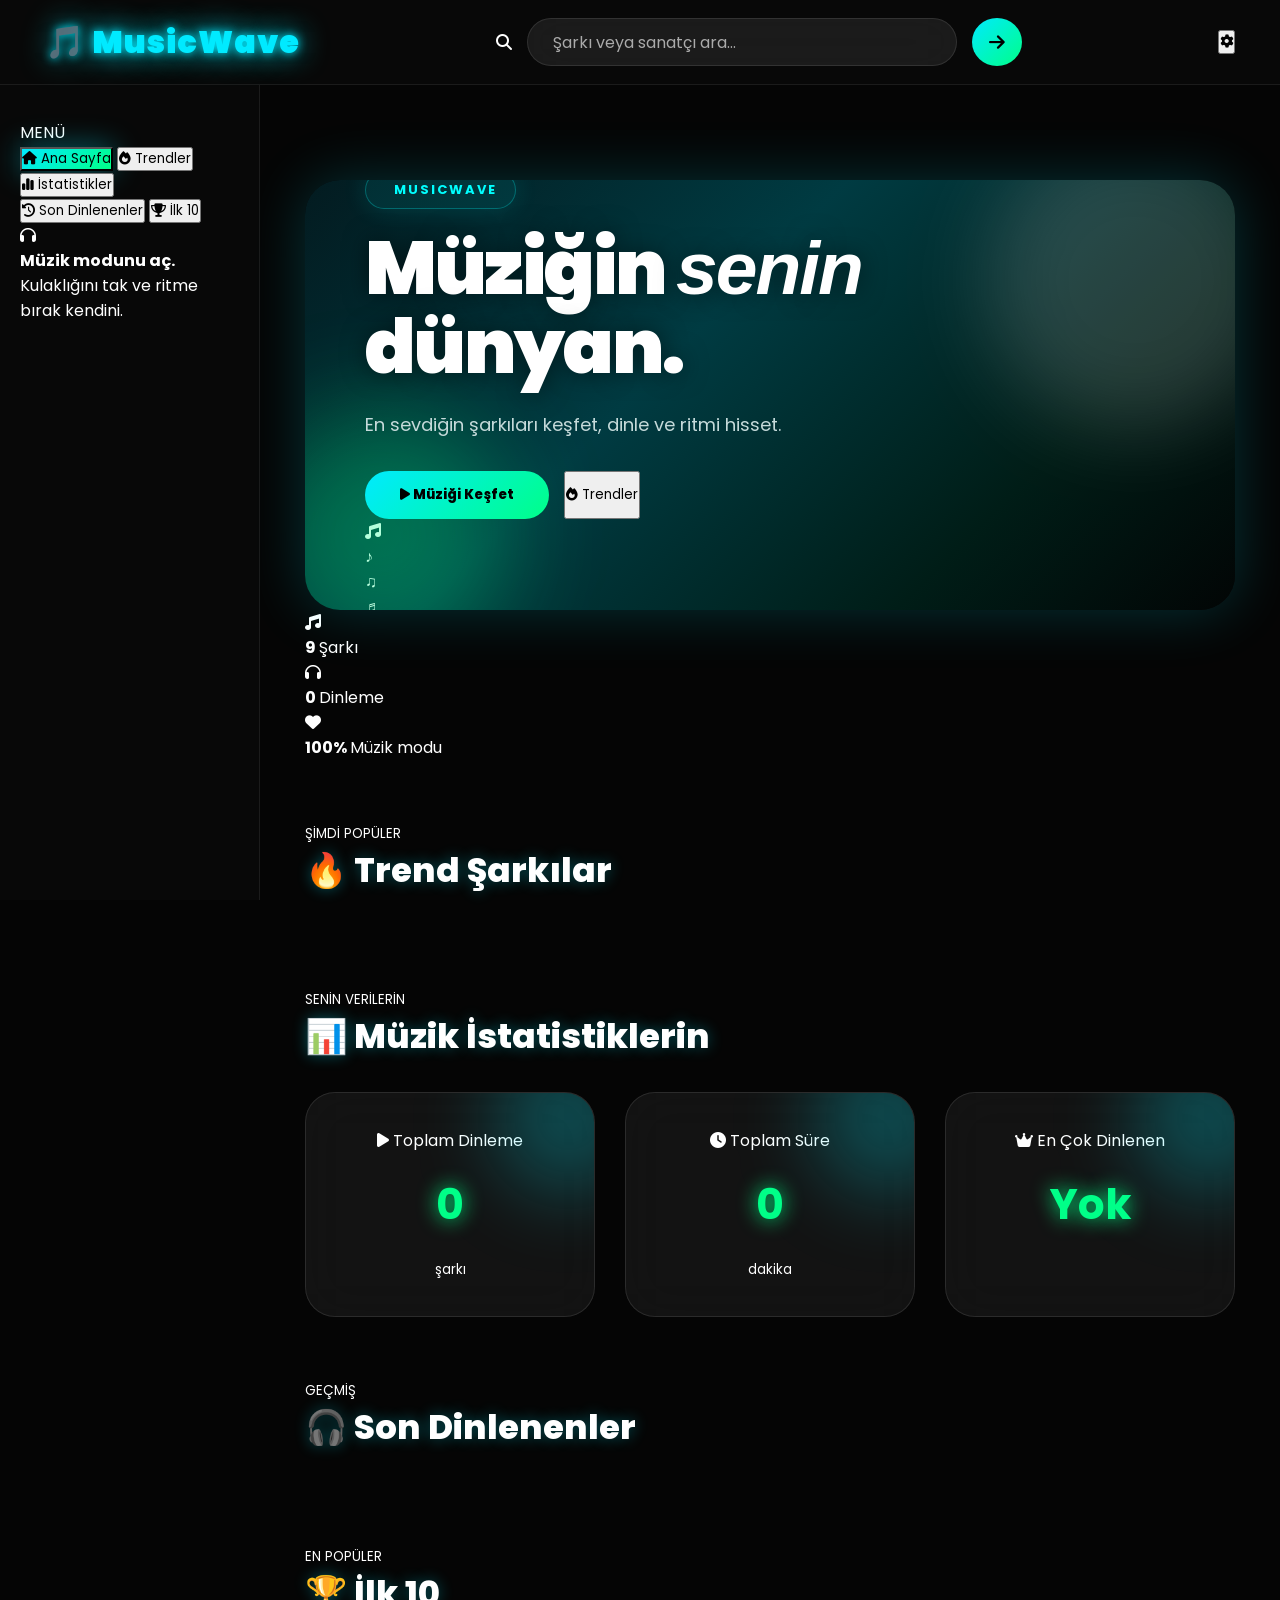
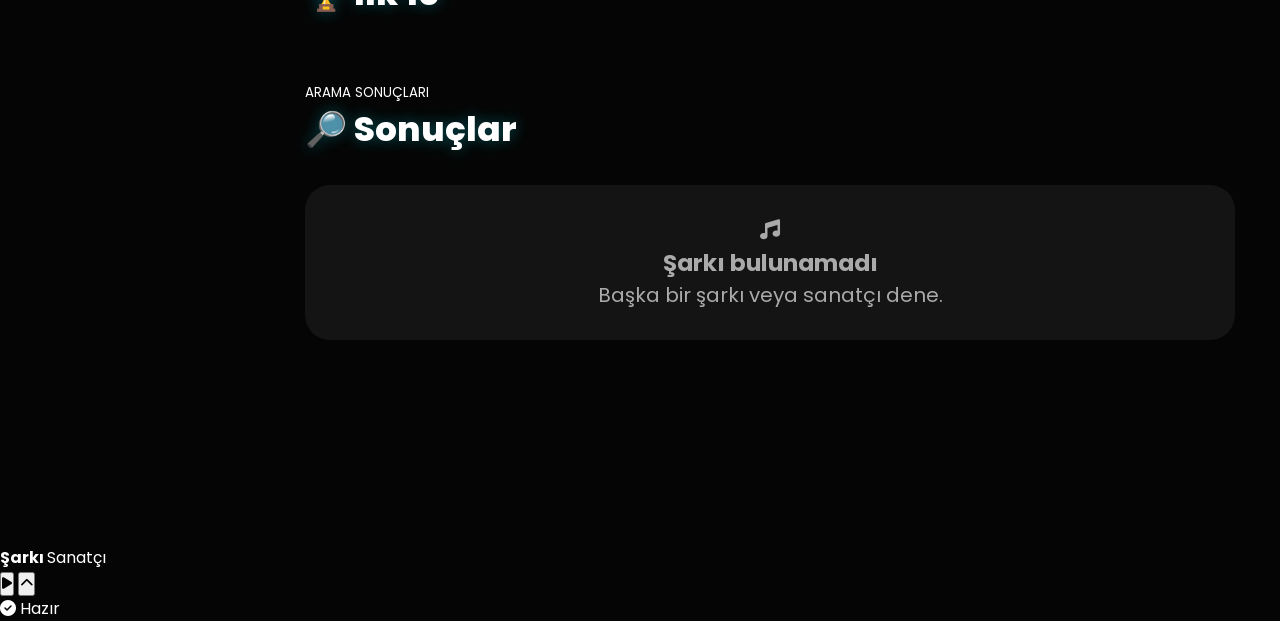
==== commit 2e881899: "Update index.html" ====
--- a/index.html
+++ b/index.html
@@ -8,12 +8,10 @@
     <meta name="viewport"
           content="width=device-width, initial-scale=1.0">
 
-    <meta name="theme-color"
-          content="#050505">
+    <meta name="theme-color" content="#05050b">
 
     <title>MusicWave</title>
 
-    <!-- Google Fonts -->
     <link rel="preconnect"
           href="https://fonts.googleapis.com">
 
@@ -24,35 +22,28 @@
     <link href="https://fonts.googleapis.com/css2?family=Poppins:wght@300;400;500;600;700;800;900&display=swap"
           rel="stylesheet">
 
-    <!-- Font Awesome -->
     <link rel="stylesheet"
           href="https://cdnjs.cloudflare.com/ajax/libs/font-awesome/6.6.0/css/all.min.css">
 
-    <!-- CSS -->
     <link rel="stylesheet"
           href="style.css">
 
 </head>
 
-
 <body>
 
 
 <!-- =====================================================
-     ARKA PLAN
-===================================================== -->
-
-<div class="background-animation">
-
-    <div class="bg-orb orb-1"></div>
-    <div class="bg-orb orb-2"></div>
-    <div class="bg-orb orb-3"></div>
-
-    <span></span>
-    <span></span>
-    <span></span>
-    <span></span>
-    <span></span>
+     BACKGROUND
+===================================================== -->
+
+<div class="background">
+
+    <div class="gradient-orb orb1"></div>
+    <div class="gradient-orb orb2"></div>
+    <div class="gradient-orb orb3"></div>
+
+    <div class="stars"></div>
 
 </div>
 
@@ -61,45 +52,41 @@
      HEADER
 ===================================================== -->
 
-<header id="mainHeader">
+<header>
 
     <div class="logo"
          id="homeLogo">
 
-        <span class="logo-icon">🎵</span>
-        <span>MusicWave</span>
+        <span>🎵</span>
+
+        MusicWave
 
     </div>
 
 
     <div class="search-box">
+
+        <i class="fa-solid fa-magnifying-glass"></i>
 
         <input
             id="searchInput"
             type="text"
-            autocomplete="off"
             placeholder="Şarkı veya sanatçı ara..."
         >
 
-        <button
-            id="searchBtn"
-            type="button"
-            aria-label="Ara">
-
-            <i class="fa-solid fa-magnifying-glass"></i>
-
-        </button>
-
-    </div>
-
-
-    <button
-        class="mobile-menu-btn"
-        id="mobileMenuBtn"
-        type="button"
-        aria-label="Menüyü aç">
-
-        <i class="fa-solid fa-bars"></i>
+        <button id="searchBtn">
+
+            <i class="fa-solid fa-arrow-right"></i>
+
+        </button>
+
+    </div>
+
+
+    <button class="header-settings"
+            id="settingsBtn">
+
+        <i class="fa-solid fa-gear"></i>
 
     </button>
 
@@ -110,730 +97,638 @@
      SIDEBAR
 ===================================================== -->
 
-<aside class="sidebar"
-       id="sidebar">
-
-    <div class="sidebar-title">
+<aside class="sidebar">
+
+    <div class="side-title">
 
         <span>MENÜ</span>
 
     </div>
 
 
-    <ul>
-
-        <li id="homeBtn"
-            class="active">
+    <nav>
+
+        <button class="side-item active"
+                id="homeBtn">
 
             <i class="fa-solid fa-house"></i>
 
             <span>Ana Sayfa</span>
 
-        </li>
-
-
-        <li id="trendBtn">
+        </button>
+
+
+        <button class="side-item"
+                id="trendBtn">
 
             <i class="fa-solid fa-fire"></i>
 
             <span>Trendler</span>
 
-        </li>
-
-
-        <li id="statsBtn">
+        </button>
+
+
+        <button class="side-item"
+                id="statsBtn">
 
             <i class="fa-solid fa-chart-simple"></i>
 
             <span>İstatistikler</span>
 
-        </li>
-
-
-        <li id="recentBtn">
+        </button>
+
+
+        <button class="side-item"
+                id="recentBtn">
 
             <i class="fa-solid fa-clock-rotate-left"></i>
 
             <span>Son Dinlenenler</span>
 
-        </li>
-
-
-        <li id="topBtn">
+        </button>
+
+
+        <button class="side-item"
+                id="topBtn">
 
             <i class="fa-solid fa-trophy"></i>
 
             <span>İlk 10</span>
 
-        </li>
-
-
-        <li id="settingsBtn">
-
-            <i class="fa-solid fa-gear"></i>
-
-            <span>Ayarlar</span>
-
-        </li>
-
-    </ul>
-
-
-    <div class="sidebar-bottom">
-
-        <div class="sidebar-music-note">
+        </button>
+
+    </nav>
+
+
+    <div class="side-bottom">
+
+        <div class="side-note">
+
+            <i class="fa-solid fa-headphones"></i>
+
+        </div>
+
+        <strong>
+            Müzik modunu aç.
+        </strong>
+
+        <p>
+            Kulaklığını tak ve ritme bırak kendini.
+        </p>
+
+    </div>
+
+</aside>
+
+
+<!-- =====================================================
+     MAIN
+===================================================== -->
+
+<main>
+
+
+<!-- =====================================================
+     HERO
+===================================================== -->
+
+<section class="hero"
+         id="heroSection">
+
+
+    <div class="hero-content">
+
+        <div class="hero-badge">
+
+            <span></span>
+
+            MUSICWAVE
+
+        </div>
+
+
+        <h1>
+
+            Müziğin
+            <em>senin</em>
+            dünyan.
+
+        </h1>
+
+
+        <p>
+
+            En sevdiğin şarkıları keşfet,
+            dinle ve ritmi hisset.
+
+        </p>
+
+
+        <div class="hero-buttons">
+
+            <button id="startListening"
+                    class="primary-btn">
+
+                <i class="fa-solid fa-play"></i>
+
+                Müziği Keşfet
+
+            </button>
+
+
+            <button id="heroTrend"
+                    class="secondary-btn">
+
+                <i class="fa-solid fa-fire"></i>
+
+                Trendler
+
+            </button>
+
+        </div>
+
+    </div>
+
+
+    <!-- HERO MUSIC VISUAL -->
+
+    <div class="hero-visual">
+
+
+        <div class="vinyl">
+
+            <div class="vinyl-lines"></div>
+
+            <div class="vinyl-center">
+
+                <i class="fa-solid fa-music"></i>
+
+            </div>
+
+        </div>
+
+
+        <div class="floating-note note1">
             ♪
         </div>
 
+        <div class="floating-note note2">
+            ♫
+        </div>
+
+        <div class="floating-note note3">
+            ♬
+        </div>
+
+
+        <div class="equalizer">
+
+            <span></span>
+            <span></span>
+            <span></span>
+            <span></span>
+            <span></span>
+            <span></span>
+            <span></span>
+            <span></span>
+            <span></span>
+            <span></span>
+            <span></span>
+            <span></span>
+            <span></span>
+            <span></span>
+            <span></span>
+
+        </div>
+
+    </div>
+
+
+</section>
+
+
+<!-- =====================================================
+     QUICK STATS
+===================================================== -->
+
+<div class="quick-stats">
+
+
+    <div class="quick-card">
+
+        <div class="quick-icon cyan">
+
+            <i class="fa-solid fa-music"></i>
+
+        </div>
+
+        <div>
+
+            <strong id="songCount">
+                9
+            </strong>
+
+            <span>
+                Şarkı
+            </span>
+
+        </div>
+
+    </div>
+
+
+    <div class="quick-card">
+
+        <div class="quick-icon green">
+
+            <i class="fa-solid fa-headphones"></i>
+
+        </div>
+
+        <div>
+
+            <strong id="quickPlays">
+                0
+            </strong>
+
+            <span>
+                Dinleme
+            </span>
+
+        </div>
+
+    </div>
+
+
+    <div class="quick-card">
+
+        <div class="quick-icon purple">
+
+            <i class="fa-solid fa-heart"></i>
+
+        </div>
+
+        <div>
+
+            <strong>
+                100%
+            </strong>
+
+            <span>
+                Müzik modu
+            </span>
+
+        </div>
+
+    </div>
+
+
+</div>
+
+
+<!-- =====================================================
+     SONGS
+===================================================== -->
+
+<section id="songsSection">
+
+    <div class="section-top">
+
+        <div>
+
+            <small>
+                ŞİMDİ POPÜLER
+            </small>
+
+            <h2>
+                🔥 Trend Şarkılar
+            </h2>
+
+        </div>
+
+    </div>
+
+
+    <div class="song-grid"
+         id="songGrid">
+
+    </div>
+
+</section>
+
+
+<!-- =====================================================
+     STATS
+===================================================== -->
+
+<section id="statsSection">
+
+    <div class="section-top">
+
+        <div>
+
+            <small>
+                SENİN VERİLERİN
+            </small>
+
+            <h2>
+                📊 Müzik İstatistiklerin
+            </h2>
+
+        </div>
+
+    </div>
+
+
+    <div class="stats-grid">
+
+
+        <div class="stat-card">
+
+            <i class="fa-solid fa-play"></i>
+
+            <span>
+                Toplam Dinleme
+            </span>
+
+            <strong id="totalSongs">
+                0
+            </strong>
+
+            <small>
+                şarkı
+            </small>
+
+        </div>
+
+
+        <div class="stat-card">
+
+            <i class="fa-solid fa-clock"></i>
+
+            <span>
+                Toplam Süre
+            </span>
+
+            <strong id="totalTime">
+                0
+            </strong>
+
+            <small>
+                dakika
+            </small>
+
+        </div>
+
+
+        <div class="stat-card">
+
+            <i class="fa-solid fa-crown"></i>
+
+            <span>
+                En Çok Dinlenen
+            </span>
+
+            <strong id="mostPlayed">
+                Yok
+            </strong>
+
+        </div>
+
+
+    </div>
+
+</section>
+
+
+<!-- =====================================================
+     RECENT
+===================================================== -->
+
+<section id="recentSection">
+
+    <div class="section-top">
+
+        <div>
+
+            <small>
+                GEÇMİŞ
+            </small>
+
+            <h2>
+                🎧 Son Dinlenenler
+            </h2>
+
+        </div>
+
+    </div>
+
+
+    <div class="song-grid"
+         id="recentSongs">
+
+    </div>
+
+</section>
+
+
+<!-- =====================================================
+     TOP 10
+===================================================== -->
+
+<section id="topSection">
+
+    <div class="section-top">
+
+        <div>
+
+            <small>
+                EN POPÜLER
+            </small>
+
+            <h2>
+                🏆 İlk 10
+            </h2>
+
+        </div>
+
+    </div>
+
+
+    <div class="playlist"
+         id="topSongs">
+
+    </div>
+
+</section>
+
+
+<!-- =====================================================
+     SEARCH
+===================================================== -->
+
+<section id="searchResults">
+
+    <div class="section-top">
+
+        <div>
+
+            <small>
+                ARAMA SONUÇLARI
+            </small>
+
+            <h2>
+                🔎 Sonuçlar
+            </h2>
+
+        </div>
+
+    </div>
+
+
+    <div id="noResults"
+         class="no-results">
+
+        <i class="fa-solid fa-music"></i>
+
+        <h3>
+            Şarkı bulunamadı
+        </h3>
+
         <p>
-            Kulaklığını tak,
-            müziğin keyfini çıkar.
+            Başka bir şarkı veya sanatçı dene.
         </p>
 
     </div>
 
-</aside>
-
-
-<!-- =====================================================
-     MOBİL SIDEBAR OVERLAY
-===================================================== -->
-
-<div class="sidebar-overlay"
-     id="sidebarOverlay">
-</div>
-
-
-<!-- =====================================================
-     ANA İÇERİK
-===================================================== -->
-
-<main id="mainContent">
-
-
-    <!-- =================================================
-         HERO / ANA EKRAN
-    ================================================== -->
-
-    <section class="hero"
-             id="heroSection">
-
-        <!-- Hareketli dekorasyon -->
-
-        <div class="hero-glow hero-glow-1"></div>
-        <div class="hero-glow hero-glow-2"></div>
-
-        <div class="hero-particles">
-
-            <span>♪</span>
-            <span>♫</span>
-            <span>♪</span>
-            <span>♬</span>
-            <span>♫</span>
-            <span>♪</span>
-
-        </div>
-
-
-        <div class="hero-content">
-
-            <div class="hero-badge">
-
-                <span class="pulse-dot"></span>
-
-                MUSICWAVE
-
-            </div>
-
-
-            <h1>
-
-                Müziğin
-                <span>ritmini</span>
-                keşfet.
-
-            </h1>
-
-
-            <p>
-
-                Sevdiğin şarkıları keşfet,
-                dinle ve kendi müzik dünyanı oluştur.
-
-            </p>
-
-
-            <div class="hero-buttons">
-
-                <button
-                    class="hero-btn primary"
-                    id="heroExploreBtn">
-
-                    <i class="fa-solid fa-play"></i>
-
-                    Müziği Keşfet
-
-                </button>
-
-
-                <button
-                    class="hero-btn secondary"
-                    id="heroTrendBtn">
-
-                    <i class="fa-solid fa-fire"></i>
-
-                    Trendler
-
-                </button>
-
-            </div>
-
-        </div>
-
-
-        <!-- Animasyonlu müzik dalgası -->
-
-        <div class="hero-wave">
-
-            <span></span>
-            <span></span>
-            <span></span>
-            <span></span>
-            <span></span>
-            <span></span>
-            <span></span>
-            <span></span>
-            <span></span>
-            <span></span>
-            <span></span>
-            <span></span>
-            <span></span>
-            <span></span>
-            <span></span>
-            <span></span>
-            <span></span>
-            <span></span>
-            <span></span>
-            <span></span>
-
-        </div>
-
-
-        <!-- Dekoratif disk -->
-
-        <div class="hero-disc">
-
-            <div class="disc-center">
-
-                <i class="fa-solid fa-music"></i>
-
-            </div>
-
-        </div>
-
-    </section>
-
-
-    <!-- =================================================
-         HIZLI BİLGİ KARTLARI
-    ================================================== -->
-
-    <section class="quick-stats"
-             id="quickStats">
-
-        <div class="quick-card">
-
-            <div class="quick-icon cyan">
-
-                <i class="fa-solid fa-music"></i>
-
-            </div>
-
-            <div>
-
-                <strong id="quickSongCount">
-                    9
-                </strong>
-
-                <span>
-                    Şarkı
-                </span>
-
-            </div>
-
-        </div>
-
-
-        <div class="quick-card">
-
-            <div class="quick-icon green">
-
-                <i class="fa-solid fa-headphones"></i>
-
-            </div>
-
-            <div>
-
-                <strong id="quickPlayCount">
-                    0
-                </strong>
-
-                <span>
-                    Dinleme
-                </span>
-
-            </div>
-
-        </div>
-
-
-        <div class="quick-card">
-
-            <div class="quick-icon purple">
-
-                <i class="fa-solid fa-heart"></i>
-
-            </div>
-
-            <div>
-
-                <strong>
-                    MusicWave
-                </strong>
-
-                <span>
-                    Senin müzik alanın
-                </span>
-
-            </div>
-
-        </div>
-
-    </section>
-
-
-    <!-- =================================================
-         TREND ŞARKILAR
-    ================================================== -->
-
-    <section class="songs-section"
-             id="songsSection">
-
-        <div class="section-heading">
-
-            <div>
-
-                <span class="section-label">
-                    ŞİMDİ ÇALANLAR
-                </span>
-
-                <h2>
-                    🔥 Trend Şarkılar
-                </h2>
-
-            </div>
-
-
-            <button
-                class="section-action"
-                id="viewAllSongs">
-
-                Tümünü Gör
-
-                <i class="fa-solid fa-arrow-right"></i>
-
-            </button>
-
-        </div>
-
-
-        <div class="song-grid"
-             id="songGrid">
-
-            <!-- JavaScript dolduracak -->
-
-        </div>
-
-    </section>
-
-
-    <!-- =================================================
-         İSTATİSTİKLER
-    ================================================== -->
-
-    <section class="stats-section"
-             id="statsSection">
-
-        <div class="section-heading">
-
-            <div>
-
-                <span class="section-label">
-                    SENİN VERİLERİN
-                </span>
-
-                <h2>
-                    📊 Müzik İstatistiklerin
-                </h2>
-
-            </div>
-
-        </div>
-
-
-        <div class="stats-grid">
-
-
-            <div class="stat-card">
-
-                <div class="stat-card-icon">
-
-                    <i class="fa-solid fa-play"></i>
-
-                </div>
-
-                <h3>
-                    Toplam Dinleme
-                </h3>
-
-                <strong id="totalSongs">
-                    0
-                </strong>
-
-                <p>
-                    Şarkı
-                </p>
-
-            </div>
-
-
-            <div class="stat-card">
-
-                <div class="stat-card-icon">
-
-                    <i class="fa-solid fa-clock"></i>
-
-                </div>
-
-                <h3>
-                    Toplam Süre
-                </h3>
-
-                <strong id="totalTime">
-                    0
-                </strong>
-
-                <p>
-                    Dakika
-                </p>
-
-            </div>
-
-
-            <div class="stat-card">
-
-                <div class="stat-card-icon">
-
-                    <i class="fa-solid fa-crown"></i>
-
-                </div>
-
-                <h3>
-                    En Çok Dinlenen
-                </h3>
-
-                <strong id="mostPlayed">
-                    Yok
-                </strong>
-
-            </div>
-
-
-        </div>
-
-    </section>
-
-
-    <!-- =================================================
-         SON DİNLENENLER
-    ================================================== -->
-
-    <section class="recent-section"
-             id="recentSection">
-
-        <div class="section-heading">
-
-            <div>
-
-                <span class="section-label">
-                    GEÇMİŞ
-                </span>
-
-                <h2>
-                    🎧 Son Dinlenenler
-                </h2>
-
-            </div>
-
-        </div>
-
-
-        <div class="song-grid"
-             id="recentSongs">
-
-            <!-- JavaScript dolduracak -->
-
-        </div>
-
-    </section>
-
-
-    <!-- =================================================
-         İLK 10
-    ================================================== -->
-
-    <section class="top-section"
-             id="topSection">
-
-        <div class="section-heading">
-
-            <div>
-
-                <span class="section-label">
-                    POPÜLER
-                </span>
-
-                <h2>
-                    🏆 İlk 10
-                </h2>
-
-            </div>
-
-        </div>
-
-
-        <div class="playlist-list"
-             id="topSongs">
-
-            <!-- JavaScript dolduracak -->
-
-        </div>
-
-    </section>
-
-
-    <!-- =================================================
-         ARAMA SONUÇLARI
-    ================================================== -->
-
-    <section class="search-results"
-             id="searchResults">
-
-        <div class="section-heading">
-
-            <div>
-
-                <span class="section-label">
-                    ARAMA
-                </span>
-
-                <h2>
-                    🔎 Arama Sonuçları
-                </h2>
-
-            </div>
-
-        </div>
-
-
-        <div class="no-results"
-             id="noResults">
-
-            <div class="no-results-icon">
-
-                <i class="fa-solid fa-music"></i>
-
-            </div>
-
-            <h3>
-                Müzik bulunamadı
-            </h3>
-
-            <p>
-                Başka bir şarkı veya sanatçı adı dene.
-            </p>
-
-        </div>
-
-
-        <div class="song-grid"
-             id="searchGrid">
-
-        </div>
-
-    </section>
+
+    <div class="song-grid"
+         id="searchGrid">
+
+    </div>
+
+</section>
+
 
 </main>
 
 
 <!-- =====================================================
-     MUSIC PLAYER
+     PLAYER
 ===================================================== -->
 
 <footer class="player"
-       id="player">
-
-
-    <!-- PLAYER KAPAT -->
-
-    <button
-        class="player-toggle close"
-        id="closePlayer"
-        type="button"
-        aria-label="Playerı küçült">
+        id="player">
+
+
+    <button class="player-close"
+            id="closePlayer">
 
         <i class="fa-solid fa-chevron-down"></i>
 
     </button>
 
 
-    <!-- PLAYER AÇ -->
-
-    <button
-        class="player-toggle open"
-        id="openPlayer"
-        type="button"
-        aria-label="Playerı aç">
+    <button class="player-open"
+            id="openPlayer">
 
         <i class="fa-solid fa-chevron-up"></i>
 
     </button>
 
 
-    <!-- SOL -->
-
-    <div class="player-left">
-
-        <div class="player-image-wrapper">
-
-            <img
-                id="playerImage"
-                src="images/default.jpg"
-                alt="Çalan şarkı">
-
-            <div class="player-image-glow"></div>
-
-        </div>
-
-
-        <div class="player-song-info">
-
-            <h3 id="musicName">
+    <!-- LEFT -->
+
+    <div class="now-playing">
+
+        <div class="player-image">
+
+            <img id="playerImage"
+                 src="images/default.jpg"
+                 alt="">
+
+        </div>
+
+
+        <div class="now-info">
+
+            <strong id="musicName">
                 Şarkı Seçilmedi
-            </h3>
-
-            <p id="artistName">
+            </strong>
+
+            <span id="artistName">
                 Sanatçı
-            </p>
-
-            <div class="playing-status"
-                 id="playingStatus">
-
-                <span></span>
-                <span></span>
-                <span></span>
-                <span></span>
-
-                <small>
-                    Hazır
-                </small>
-
-            </div>
-
-        </div>
-
-    </div>
-
-
-    <!-- ORTA -->
-
-    <div class="player-center">
-
-
-        <button
-            id="shuffle"
-            class="player-control"
-            type="button"
-            title="Karıştır">
+            </span>
+
+        </div>
+
+    </div>
+
+
+    <!-- CENTER -->
+
+    <div class="player-controls">
+
+
+        <button id="shuffle"
+                title="Karıştır">
 
             <i class="fa-solid fa-shuffle"></i>
 
         </button>
 
 
-        <button
-            id="prev"
-            class="player-control"
-            type="button"
-            title="Önceki">
+        <button id="prev"
+                title="Önceki">
 
             <i class="fa-solid fa-backward-step"></i>
 
         </button>
 
 
-        <button
-            id="play"
-            class="main-play"
-            type="button"
-            title="Oynat">
+        <button id="play"
+                class="play-main"
+                title="Oynat">
 
             <i class="fa-solid fa-play"></i>
 
         </button>
 
 
-        <button
-            id="pause"
-            class="main-pause"
-            type="button"
-            title="Duraklat">
+        <button id="pause"
+                class="play-main pause-button"
+                title="Duraklat">
 
             <i class="fa-solid fa-pause"></i>
 
         </button>
 
 
-        <button
-            id="next"
-            class="player-control"
-            type="button"
-            title="Sonraki">
+        <button id="next"
+                title="Sonraki">
 
             <i class="fa-solid fa-forward-step"></i>
 
         </button>
 
 
-        <button
-            id="repeat"
-            class="player-control"
-            type="button"
-            title="Tekrarla">
+        <button id="repeat"
+                title="Tekrarla">
 
             <i class="fa-solid fa-repeat"></i>
 
         </button>
 
-    </div>
-
-
-    <!-- SAĞ -->
+
+    </div>
+
+
+    <!-- RIGHT -->
 
     <div class="player-right">
 
 
-        <div class="time-row">
+        <div class="time">
 
             <span id="currentTime">
                 0:00
@@ -850,30 +745,23 @@
         </div>
 
 
-        <input
-            type="range"
-            id="progress"
-            min="0"
-            max="100"
-            value="0"
-            step="0.1"
-            aria-label="Şarkı ilerlemesi"
-        >
-
-
-        <div class="volume-control">
+        <input id="progress"
+               type="range"
+               min="0"
+               max="100"
+               value="0">
+
+
+        <div class="volume">
 
             <i class="fa-solid fa-volume-high"></i>
 
-            <input
-                type="range"
-                id="volume"
-                min="0"
-                max="1"
-                step="0.01"
-                value="1"
-                aria-label="Ses seviyesi"
-            >
+            <input id="volume"
+                   type="range"
+                   min="0"
+                   max="1"
+                   step="0.01"
+                   value="1">
 
         </div>
 
@@ -889,36 +777,31 @@
 <div class="mini-player"
      id="miniPlayer">
 
-    <img
-        id="miniPlayerImage"
-        src="images/default.jpg"
-        alt="Şarkı">
-
-    <div class="mini-player-info">
-
-        <strong id="miniPlayerName">
-            Şarkı Seçilmedi
+    <img id="miniImage"
+         src="images/default.jpg"
+         alt="">
+
+    <div>
+
+        <strong id="miniName">
+            Şarkı
         </strong>
 
-        <span id="miniPlayerArtist">
+        <span id="miniArtist">
             Sanatçı
         </span>
 
     </div>
 
 
-    <button
-        id="miniPlay"
-        type="button">
+    <button id="miniPlay">
 
         <i class="fa-solid fa-play"></i>
 
     </button>
 
 
-    <button
-        id="miniOpen"
-        type="button">
+    <button id="miniOpen">
 
         <i class="fa-solid fa-chevron-up"></i>
 
@@ -928,23 +811,23 @@
 
 
 <!-- =====================================================
-     AYARLAR PANELİ
+     SETTINGS
 ===================================================== -->
 
 <div class="settings-overlay"
      id="settingsOverlay">
 
-    <div class="settings-panel"
-         id="settingsPanel">
+
+    <div class="settings-panel">
 
 
         <div class="settings-header">
 
             <div>
 
-                <span class="section-label">
+                <small>
                     MUSICWAVE
-                </span>
+                </small>
 
                 <h2>
                     ⚙ Ayarlar
@@ -953,9 +836,7 @@
             </div>
 
 
-            <button
-                id="closeSettings"
-                type="button">
+            <button id="closeSettings">
 
                 <i class="fa-solid fa-xmark"></i>
 
@@ -964,80 +845,58 @@
         </div>
 
 
-        <!-- TEMA -->
-
-        <div class="settings-group">
+        <div class="setting-group">
 
             <h3>
                 Görünüm
             </h3>
 
 
-            <div class="setting-item">
-
-                <div class="setting-info">
-
-                    <div class="setting-icon">
-                        🌙
-                    </div>
-
-                    <div>
-
-                        <strong>
-                            Dark Mode
-                        </strong>
-
-                        <span>
-                            Koyu neon görünüm
-                        </span>
-
-                    </div>
+            <div class="setting">
+
+                <div>
+
+                    <strong>
+                        🌙 Dark Mode
+                    </strong>
+
+                    <span>
+                        Neon karanlık görünüm
+                    </span>
 
                 </div>
 
 
                 <label class="switch">
 
-                    <input
-                        type="checkbox"
-                        id="darkMode"
-                        checked
-                    >
-
-                    <span class="slider"></span>
+                    <input id="darkMode"
+                           type="checkbox"
+                           checked>
+
+                    <span></span>
 
                 </label>
 
             </div>
 
 
-            <div class="setting-item">
-
-                <div class="setting-info">
-
-                    <div class="setting-icon">
-                        ☀️
-                    </div>
-
-                    <div>
-
-                        <strong>
-                            Light Mode
-                        </strong>
-
-                        <span>
-                            Açık görünüm
-                        </span>
-
-                    </div>
+            <div class="setting">
+
+                <div>
+
+                    <strong>
+                        ☀️ Light Mode
+                    </strong>
+
+                    <span>
+                        Açık görünüm
+                    </span>
 
                 </div>
 
 
-                <button
-                    class="setting-button"
-                    id="lightMode"
-                    type="button">
+                <button id="lightMode"
+                        class="small-btn">
 
                     Aç
 
@@ -1048,47 +907,35 @@
         </div>
 
 
-        <!-- PLAYER -->
-
-        <div class="settings-group">
+        <div class="setting-group">
 
             <h3>
                 Player
             </h3>
 
 
-            <div class="setting-item">
-
-                <div class="setting-info">
-
-                    <div class="setting-icon">
-                        🎵
-                    </div>
-
-                    <div>
-
-                        <strong>
-                            Mini Player
-                        </strong>
-
-                        <span>
-                            Player kapatıldığında altta göster
-                        </span>
-
-                    </div>
+            <div class="setting">
+
+                <div>
+
+                    <strong>
+                        🎵 Mini Player
+                    </strong>
+
+                    <span>
+                        Player kapatılınca küçük player göster
+                    </span>
 
                 </div>
 
 
                 <label class="switch">
 
-                    <input
-                        type="checkbox"
-                        id="miniPlayerToggle"
-                        checked
-                    >
-
-                    <span class="slider"></span>
+                    <input id="miniToggle"
+                           type="checkbox"
+                           checked>
+
+                    <span></span>
 
                 </label>
 
@@ -1097,17 +944,112 @@
         </div>
 
 
-        <!-- ANİMASYON -->
-
-        <div class="settings-group">
+        <div class="keyboard">
 
             <h3>
-                Animasyonlar
+                ⌨ Klavye
             </h3>
 
-
-            <div class="setting-item">
-
-                <div class="setting-info">
-
-                    <div class="setting-
+            <p>
+                <kbd>Space</kbd>
+                Oynat / Duraklat
+            </p>
+
+            <p>
+                <kbd>←</kbd>
+                Önceki şarkı
+            </p>
+
+            <p>
+                <kbd>→</kbd>
+                Sonraki şarkı
+            </p>
+
+        </div>
+
+
+    </div>
+
+</div>
+
+
+<!-- =====================================================
+     MOBILE NAV
+===================================================== -->
+
+<nav class="mobile-nav">
+
+
+    <button id="mobileHome">
+
+        <i class="fa-solid fa-house"></i>
+
+        <span>
+            Ana Sayfa
+        </span>
+
+    </button>
+
+
+    <button id="mobileSearch">
+
+        <i class="fa-solid fa-magnifying-glass"></i>
+
+        <span>
+            Ara
+        </span>
+
+    </button>
+
+
+    <button id="mobileMusic">
+
+        <i class="fa-solid fa-music"></i>
+
+        <span>
+            Müzik
+        </span>
+
+    </button>
+
+
+    <button id="mobileSettings">
+
+        <i class="fa-solid fa-gear"></i>
+
+        <span>
+            Ayarlar
+        </span>
+
+    </button>
+
+</nav>
+
+
+<!-- =====================================================
+     AUDIO
+===================================================== -->
+
+<audio id="audioPlayer"></audio>
+
+
+<!-- =====================================================
+     TOAST
+===================================================== -->
+
+<div class="toast"
+     id="toast">
+
+    <i class="fa-solid fa-circle-check"></i>
+
+    <span id="toastText">
+        Hazır
+    </span>
+
+</div>
+
+
+<script src="script.js"></script>
+
+</body>
+</html>
